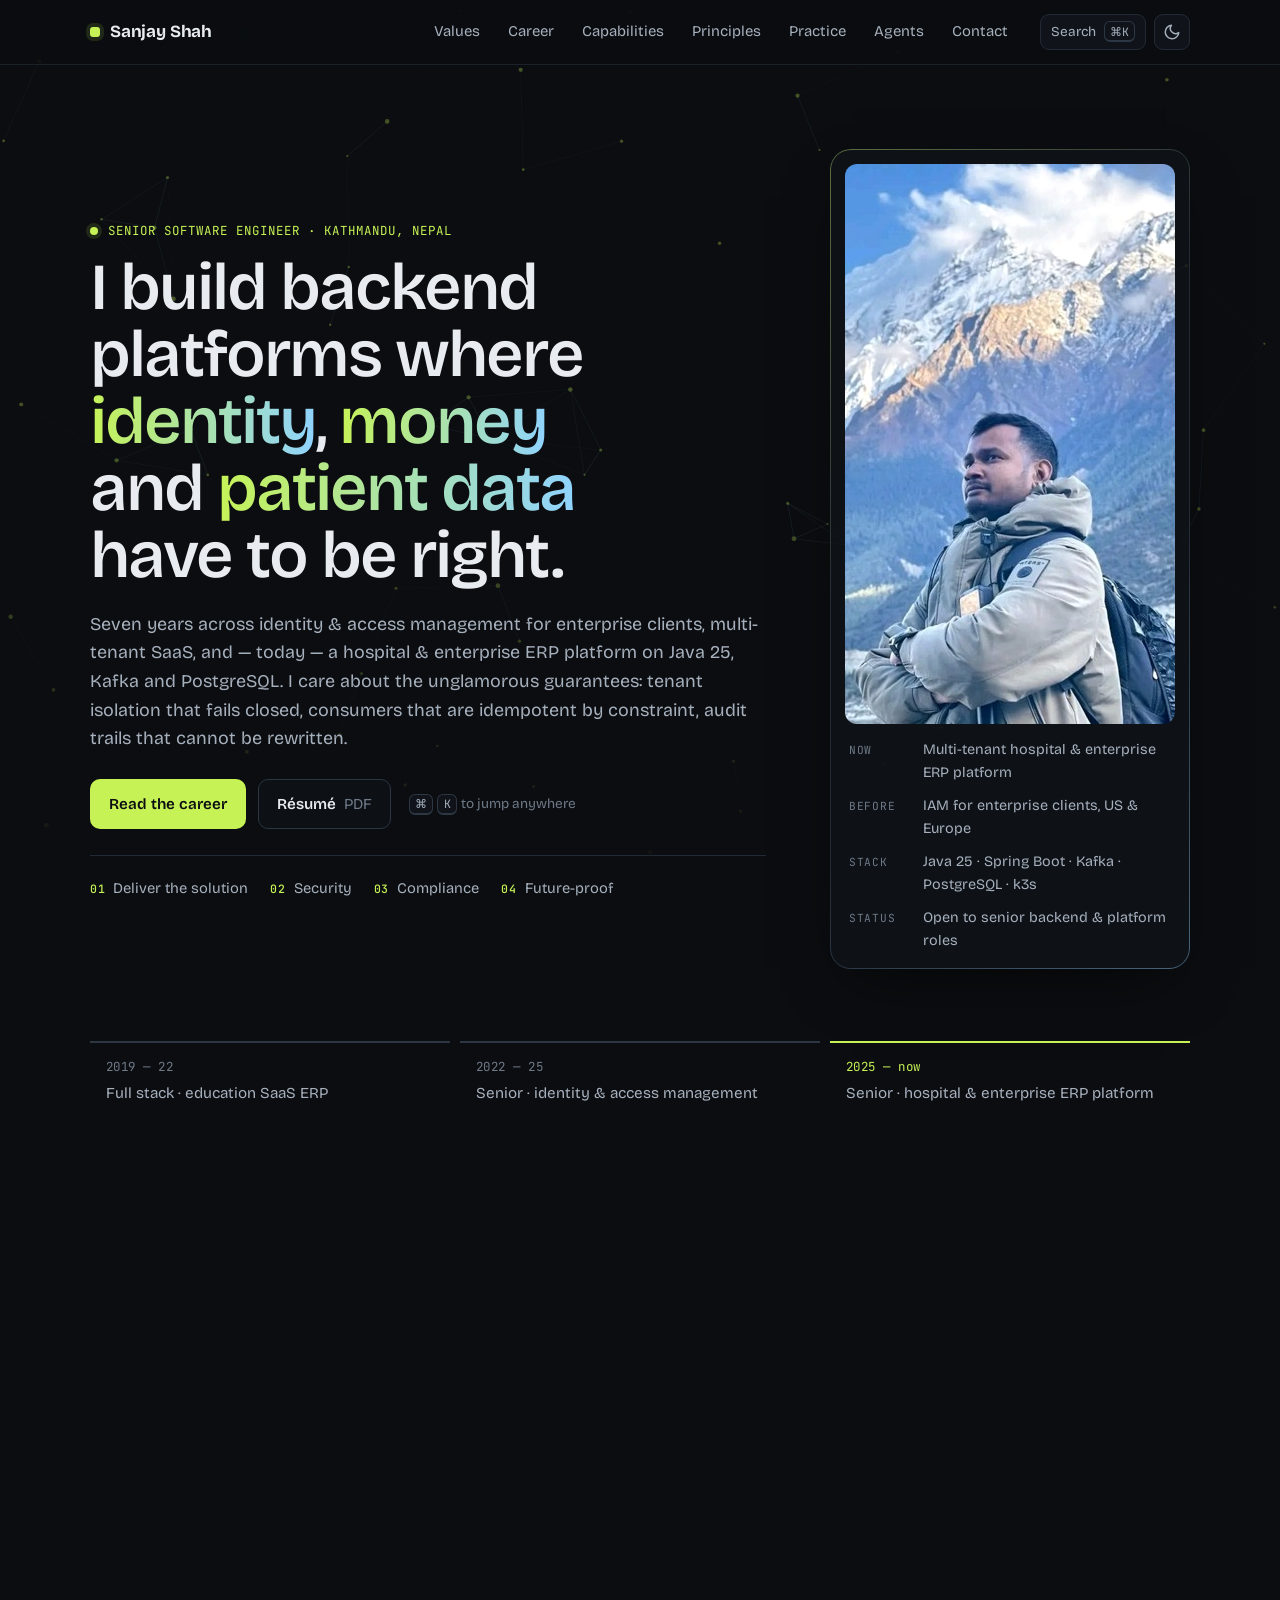
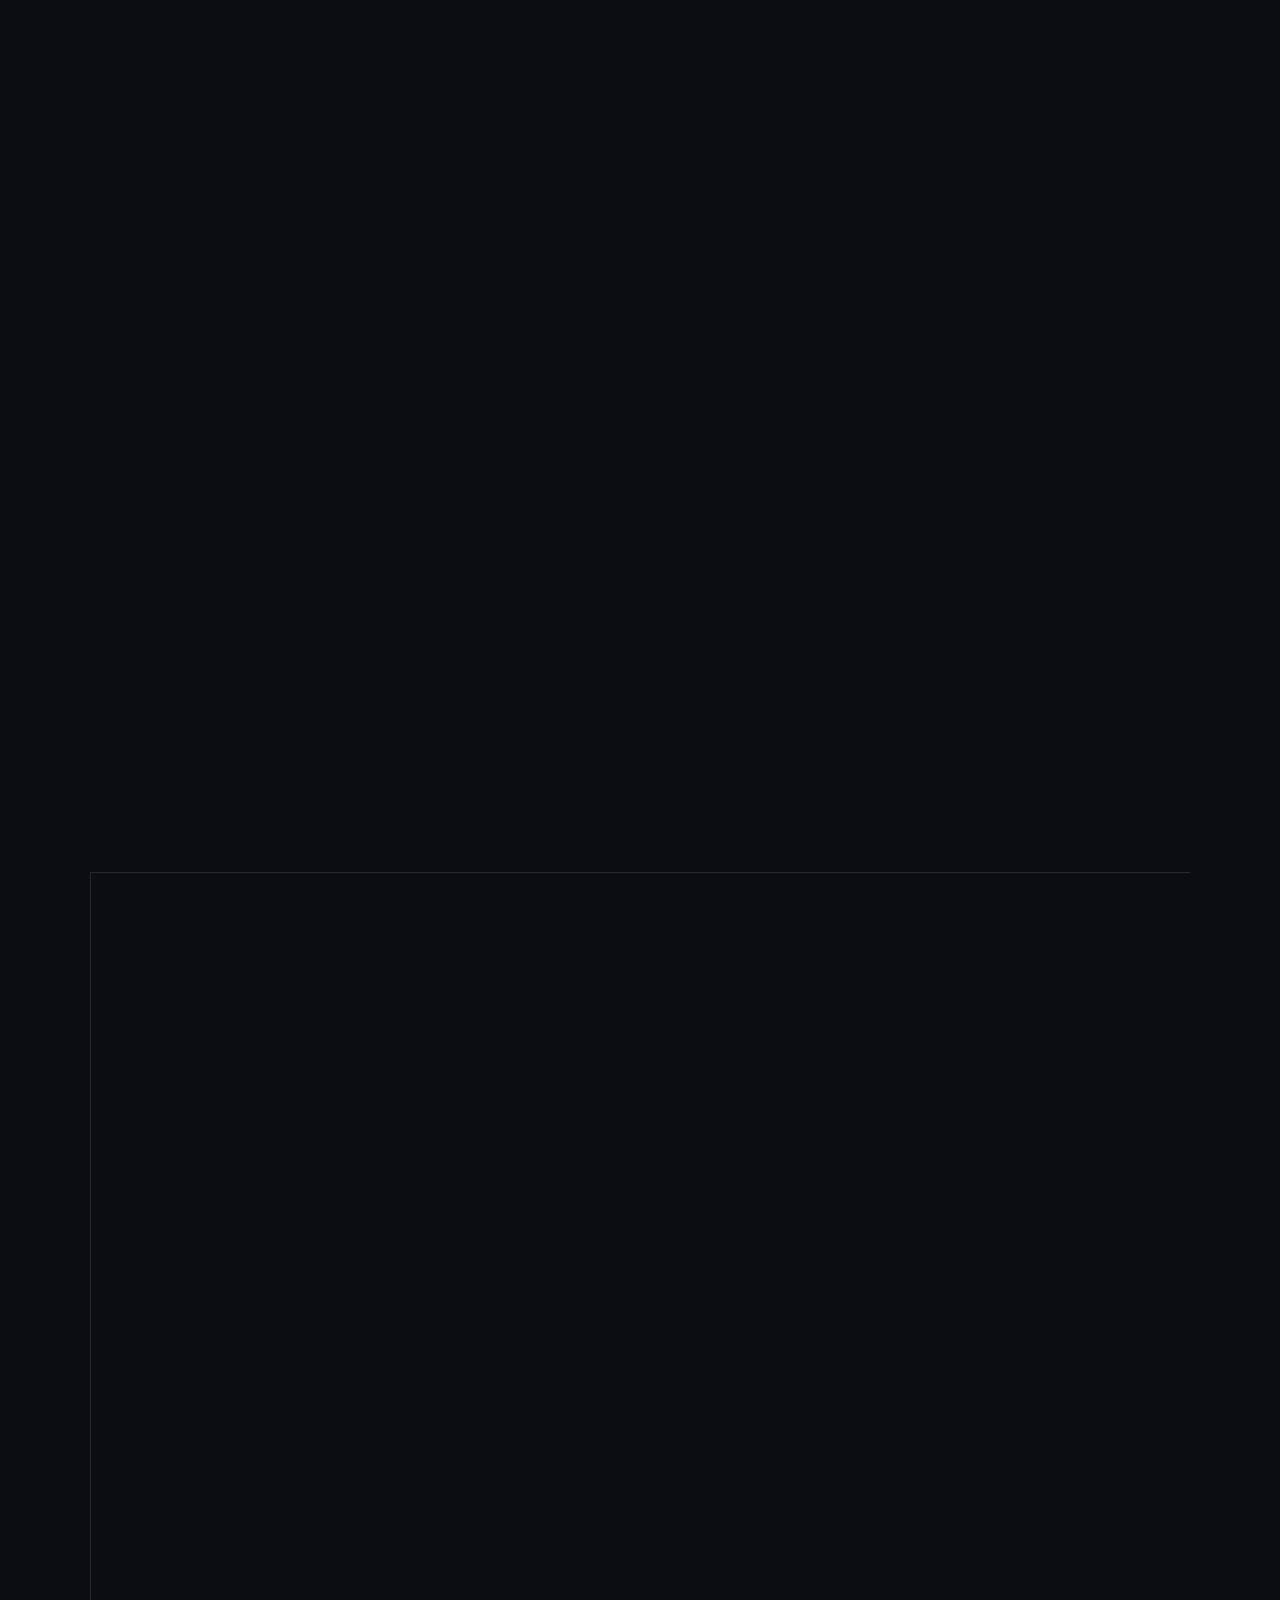
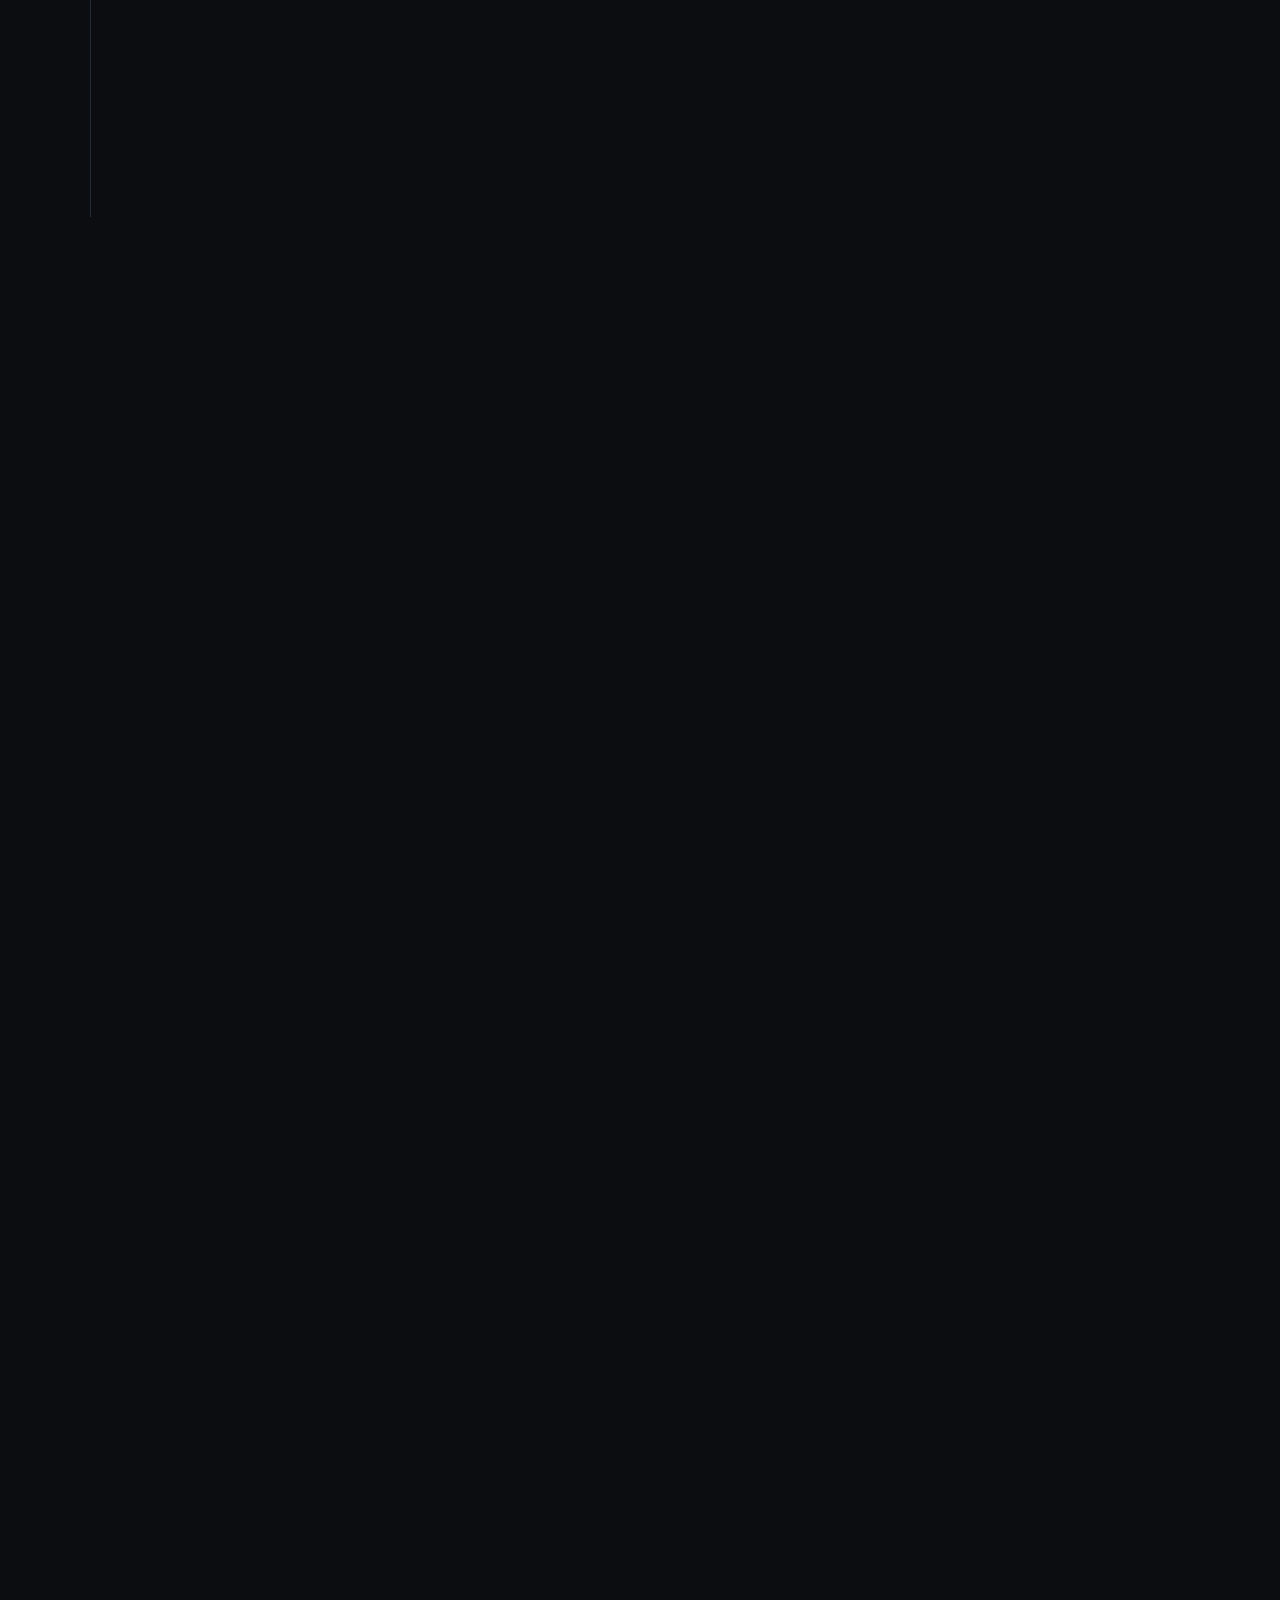
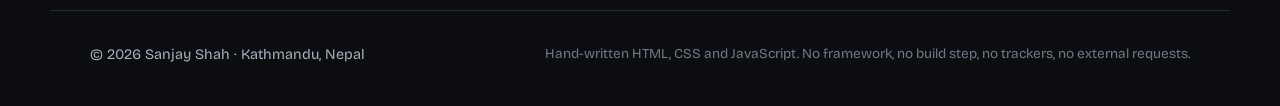
==== index.html @ 01108122 "Rebuild portfolio as career-first engineering site (redesign-v2) Dark-first single page with light t" ====
<!DOCTYPE html>
<html lang="en" data-theme="dark">
<head>
  <meta charset="utf-8">
  <meta name="viewport" content="width=device-width, initial-scale=1">
  <meta http-equiv="Content-Security-Policy" content="default-src 'none'; script-src 'self'; style-src 'self'; img-src 'self' data:; font-src 'self'; base-uri 'none'; form-action https://formspree.io; object-src 'none'">
  <meta name="color-scheme" content="dark light">
  <meta name="theme-color" content="#0b0d10">

  <title>Sanjay Shah — Senior Software Engineer</title>
  <meta name="description" content="Senior Software Engineer in Kathmandu. Seven years building backend platforms where identity, money and patient data have to be right: multi-tenant ERP on Java 25, Kafka and PostgreSQL; identity and access management (OIDC, SAML, SCIM, Okta, Keycloak); GitOps delivery with a shift-left AppSec pipeline.">
  <meta name="author" content="Sanjay Shah">
  <link rel="canonical" href="https://sanjayshah.com.np/">
  <link rel="icon" href="assets/favicon.ico" sizes="any">
  <link rel="preload" href="assets/fonts/bricolage-grotesque.woff2" as="font" type="font/woff2" crossorigin>

  <meta property="og:type" content="profile">
  <meta property="og:title" content="Sanjay Shah — Senior Software Engineer">
  <meta property="og:description" content="Backend platforms where identity, money and patient data have to be right. Multi-tenant ERP, IAM, GitOps delivery, shift-left AppSec.">
  <meta property="og:url" content="https://sanjayshah.com.np/">
  <meta property="og:image" content="https://sanjayshah.com.np/assets/profile.jpeg">
  <meta property="og:image:alt" content="Portrait of Sanjay Shah">
  <meta name="twitter:card" content="summary">
  <meta name="twitter:title" content="Sanjay Shah — Senior Software Engineer">
  <meta name="twitter:description" content="Backend platforms where identity, money and patient data have to be right.">
  <meta name="twitter:image" content="https://sanjayshah.com.np/assets/profile.jpeg">

  <script type="application/ld+json">
  {
    "@context": "https://schema.org",
    "@type": "Person",
    "name": "Sanjay Shah",
    "url": "https://sanjayshah.com.np/",
    "image": "https://sanjayshah.com.np/assets/profile.jpeg",
    "jobTitle": "Senior Software Engineer",
    "email": "mailto:messanjayshah@gmail.com",
    "telephone": "+9779863274892",
    "address": { "@type": "PostalAddress", "addressLocality": "Kathmandu", "addressCountry": "NP" },
    "sameAs": [
      "https://github.com/mesanjayshah",
      "https://www.linkedin.com/in/mesanjay/",
      "https://www.credly.com/users/sanjay-shah.861076ff"
    ],
    "knowsAbout": ["Java", "Spring Boot", "Apache Kafka", "PostgreSQL", "Multi-tenant architecture", "OAuth 2.0", "OpenID Connect", "SAML", "SCIM", "Okta", "Keycloak", "Kubernetes", "Argo CD", "Terraform", "DevSecOps", "Playwright"]
  }
  </script>

  <link rel="stylesheet" href="css/site.css">
  <script src="js/theme.js"></script>
  <script src="js/main.js" defer></script>
</head>
<body>
  <a class="skip-link" href="#main-content">Skip to content</a>
  <canvas id="field" class="bgfield" aria-hidden="true"></canvas>

  <header class="site-header">
    <nav class="nav" aria-label="Primary">
      <a class="brand" href="#top"><span class="brand-mark" aria-hidden="true"></span>Sanjay Shah</a>
      <ul class="nav-links">
        <li><a href="#values">Values</a></li>
        <li><a href="#career">Career</a></li>
        <li><a href="#capabilities">Capabilities</a></li>
        <li><a href="#principles">Principles</a></li>
        <li><a href="#practice">Practice</a></li>
        <li><a href="#agents">Agents</a></li>
        <li><a href="#contact">Contact</a></li>
      </ul>
      <div class="nav-tools">
        <button class="kbd-btn" type="button" id="palette-open" aria-haspopup="dialog" aria-controls="palette">
          <span>Search</span><kbd>⌘K</kbd>
        </button>
        <button class="theme-toggle" type="button" id="theme-toggle" aria-pressed="true" aria-label="Switch to light theme">
          <svg class="icon-sun" aria-hidden="true" viewBox="0 0 24 24" width="18" height="18" fill="none" stroke="currentColor" stroke-width="2" stroke-linecap="round" stroke-linejoin="round"><circle cx="12" cy="12" r="4"/><path d="M12 2v2M12 20v2M4.93 4.93l1.41 1.41M17.66 17.66l1.41 1.41M2 12h2M20 12h2M4.93 19.07l1.41-1.41M17.66 6.34l1.41-1.41"/></svg>
          <svg class="icon-moon" aria-hidden="true" viewBox="0 0 24 24" width="18" height="18" fill="none" stroke="currentColor" stroke-width="2" stroke-linecap="round" stroke-linejoin="round"><path d="M21 12.79A9 9 0 1 1 11.21 3 7 7 0 0 0 21 12.79z"/></svg>
        </button>
      </div>
    </nav>
  </header>

  <main id="main-content" tabindex="-1">

    <!-- ============ HERO ============ -->
    <section class="hero" id="top" aria-labelledby="hero-title">
      <div class="hero-grid">
        <div class="hero-text">
          <p class="eyebrow"><span class="dot" aria-hidden="true"></span>Senior Software Engineer · Kathmandu, Nepal</p>
          <h1 id="hero-title">I build backend platforms where <em>identity</em>, <em>money</em> and <em>patient data</em> have to be right.</h1>
          <p class="lead">Seven years across identity &amp; access management for enterprise clients, multi-tenant SaaS, and — today — a hospital &amp; enterprise ERP platform on Java&nbsp;25, Kafka and PostgreSQL. I care about the unglamorous guarantees: tenant isolation that fails closed, consumers that are idempotent by constraint, audit trails that cannot be rewritten.</p>
          <div class="actions">
            <a class="btn btn-primary" href="#career">Read the career</a>
            <a class="btn btn-ghost" href="assets/resume.pdf">Résumé <span class="muted">PDF</span></a>
            <span class="hint"><kbd>⌘</kbd><kbd>K</kbd> to jump anywhere</span>
          </div>
          <ol class="values-inline" aria-label="Core values">
            <li><a href="#values"><b>01</b> Deliver the solution</a></li>
            <li><a href="#values"><b>02</b> Security</a></li>
            <li><a href="#values"><b>03</b> Compliance</a></li>
            <li><a href="#values"><b>04</b> Future-proof</a></li>
          </ol>
        </div>
        <figure class="hero-card">
          <img class="portrait" src="assets/profile.jpeg" alt="Portrait of Sanjay Shah" width="560" height="560" fetchpriority="high" decoding="async">
          <figcaption>
            <dl class="facts">
              <div><dt>Now</dt><dd>Multi-tenant hospital &amp; enterprise ERP platform</dd></div>
              <div><dt>Before</dt><dd>IAM for enterprise clients, US &amp; Europe</dd></div>
              <div><dt>Stack</dt><dd>Java 25 · Spring Boot · Kafka · PostgreSQL · k3s</dd></div>
              <div><dt>Status</dt><dd>Open to senior backend &amp; platform roles</dd></div>
            </dl>
          </figcaption>
        </figure>
      </div>
      <ol class="hero-track" aria-label="Career timeline overview">
        <li><a href="#role-edu"><span class="yr">2019 — 22</span><span class="what">Full stack · education SaaS ERP</span></a></li>
        <li><a href="#role-iam"><span class="yr">2022 — 25</span><span class="what">Senior · identity &amp; access management</span></a></li>
        <li class="now"><a href="#role-erp"><span class="yr">2025 — now</span><span class="what">Senior · hospital &amp; enterprise ERP platform</span></a></li>
      </ol>
    </section>

    <!-- ============ VALUES ============ -->
    <section class="section values-section" id="values" aria-labelledby="values-title">
      <header class="section-head reveal">
        <p class="eyebrow">Values</p>
        <h2 id="values-title">Four things I hold myself to, in this order.</h2>
      </header>
      <ol class="values reveal">
        <li>
          <span class="step">01</span>
          <h3>Deliver the solution</h3>
          <p>Working outcomes, not just code. A change is done when it is verified through the path real users take — the end-to-end spec, the seeded boot test, a live browser — and the guide and team memory are updated in the same commit.</p>
        </li>
        <li>
          <span class="step">02</span>
          <h3>Security</h3>
          <p>Secure by construction: OIDC at the front door, tenant isolation that fails closed and is enforced again by the database, protected fields encrypted, and a shift-left pipeline every service inherits — SAST, SCA, secrets, IaC, signed images.</p>
        </li>
        <li>
          <span class="step">03</span>
          <h3>Compliance</h3>
          <p>Regulation is an input, not an afterthought. Statutory thresholds are versioned with a review date, compliance annotations cite the clause, financial audit trails are hash-chained and PHI access is logged — so an audit is a report, not a scramble.</p>
        </li>
        <li>
          <span class="step">04</span>
          <h3>Future-proof</h3>
          <p>Built to survive replay, retry and the next service extraction: outbox events, idempotent consumers, absolute values on the wire, one database and migration chain per service, and architecture rules that fail the build when someone forgets.</p>
        </li>
      </ol>
    </section>

    <!-- ============ CAREER ============ -->
    <section class="section" id="career" aria-labelledby="career-title">
      <header class="section-head reveal">
        <p class="eyebrow">Career</p>
        <h2 id="career-title">Three chapters. One through-line: systems other people have to trust.</h2>
        <p class="section-intro">Employers and clients are described by domain, never by name. Everything below is work I did or lead; the numbers are counted, not estimated.</p>
      </header>

      <ol class="roles">
        <!-- ---- Current role ---- -->
        <li class="role reveal" id="role-erp">
          <div class="role-rail" aria-hidden="true"><span class="role-dot now"></span></div>
          <div class="role-body">
            <p class="period"><time datetime="2025-11">Nov 2025</time> — present <span class="tag now">current</span></p>
            <h3>Senior Software Engineer <span class="domain">· multi-tenant hospital &amp; enterprise ERP platform</span></h3>
            <p class="role-lead">A large multi-tenant ERP serving hospitals and enterprises — OPD/IPD, laboratory, radiology, pharmacy and billing alongside HR &amp; payroll, accounting, inventory, recruitment and CRM — being carved out of a monolith into domain services behind an OIDC gateway. My work is platform-shaped: the standards every service must meet, and the hardest cross-cutting pieces.</p>
            <ul class="role-points">
              <li><strong>Service extraction standard.</strong> Co-authored and enforce the rules a service must satisfy before it counts as extracted: its own database and Flyway chain, tenant propagated explicitly over HTTP headers and Kafka record headers and <em>failing closed</em> when absent, consumers idempotent by unique constraint, blocking bounded retry into a dead-letter topic — never delay-topic retries that let a reversal overtake its posting.</li>
              <li><strong>Tenant isolation in depth.</strong> PostgreSQL row-level security with <code>FORCE</code> on every tenant table, a two-role model (owner migrates, app role reads), Hibernate tenant and soft-delete filters enabled by aspect, and by-id loads that answer 404 on a tenant mismatch so existence never leaks.</li>
              <li><strong>Event-driven integration.</strong> Transactional outbox in the same transaction as the write → polling relay → Kafka → idempotent consumers. Absolute values on the wire (a delta double-applies on redelivery), one authority per fact, projections keyed by the owner's id.</li>
              <li><strong>Protected data &amp; regulatory engines.</strong> Field-level encryption (randomised AES-GCM, deterministic where a column must stay indexable), PHI access logging, hash-chained financial audit trail, annotation-driven compliance traceability with versioned statutory thresholds, and integrations with national health reporting (DHIS2), tax-authority e-invoicing and health-insurance claims.</li>
              <li><strong>Delivery &amp; AppSec.</strong> GitHub Actions → Helm → Argo CD on k3s in AWS, infrastructure in Terraform. A shared shift-left security workflow every service inherits: Semgrep with custom rules that encode our own conventions, Trivy SCA + licence policy, gitleaks, Checkov, Kubescape, CycloneDX SBOM, Cosign-signed images, ZAP pre-release.</li>
              <li><strong>Quality as a gate.</strong> Playwright end-to-end spec mandatory for every form (seven scenarios including tampered POST and cross-tenant id → 404), ArchUnit rules for layering and tenant-scoped loads, JUnit 5 + Mockito, Testcontainers integration tests.</li>
              <li><strong>AI-assisted engineering.</strong> Wrote the engineering rules and tiered memory that steer coding agents in this codebase; run multi-agent audits; built token-discipline skills so long sessions stay cheap and verifiable.</li>
            </ul>
            <div class="scale" aria-labelledby="scale-title">
              <p class="scale-title" id="scale-title">Scale of the codebase I work in every day <span class="muted">(team codebase · counted from the repository, Oct 2026)</span></p>
              <ul class="stats">
                <li><b>10</b><span>deployable services</span></li>
                <li><b>10</b><span>shared libraries</span></li>
                <li><b>~700k</b><span>lines of Java</span></li>
                <li><b>894</b><span>JPA entities</span></li>
                <li><b>811</b><span>Flyway migrations</span></li>
                <li><b>851</b><span>row-level security policies</span></li>
                <li><b>583</b><span>Playwright E2E specs</span></li>
                <li><b>2.4k</b><span>unit test classes</span></li>
                <li><b>305</b><span>integration test classes</span></li>
                <li><b>23</b><span>custom Semgrep rules</span></li>
                <li><b>18</b><span>CI/CD workflows</span></li>
                <li><b>15</b><span>Argo CD applications</span></li>
              </ul>
            </div>
            <p class="stack"><span class="label">Stack</span> Java 25 (virtual threads) · Spring Boot 4 · Hibernate/JPA · Apache Kafka · PostgreSQL (RLS) · Flyway · Keycloak OIDC · Thymeleaf + Tailwind/HTMX/Alpine · Helm · Argo CD · k3s · Terraform · GitHub Actions · Playwright · ArchUnit</p>
          </div>
        </li>

        <!-- ---- IAM role ---- -->
        <li class="role reveal" id="role-iam">
          <div class="role-rail" aria-hidden="true"><span class="role-dot"></span></div>
          <div class="role-body">
            <p class="period"><time datetime="2022-08">Aug 2022</time> — <time datetime="2025-11">Nov 2025</time></p>
            <h3>Senior Software Engineer <span class="domain">· identity &amp; access management for enterprise clients</span></h3>
            <p class="role-lead">Lead developer on IAM deliveries for enterprise customers in the US and Europe — sports media, banking — where the job was making dozens of applications and several identity providers behave as one, without breaking anyone's login.</p>
            <ul class="role-points">
              <li><strong>SCIM connectors &amp; bulk migration.</strong> Designed and built custom SCIM 2.0 connectors and a migration tool that moved identities from a self-hosted Keycloak to Okta — securely, auditable, and without onboarding delays for the client.</li>
              <li><strong>Federation &amp; SSO.</strong> Delivered identity federation, single sign-on and platform upgrades on OIDC, SAML and OAuth 2.0 flows across multi-tenant application estates, with Okta, Auth0 and Spring Boot.</li>
              <li><strong>Connector modernisation.</strong> Rebuilt ageing IAM connector codebases for performance and maintainability and introduced Checkmarx static analysis into the pipeline so secure coding was enforced, not requested.</li>
              <li><strong>Pre-sales estimation tool.</strong> Built an internal Spring Boot + React tool that made enterprise deployment estimates consistent and faster to produce.</li>
              <li><strong>Standards &amp; mentoring.</strong> Earned three Okta certifications and mentored engineers on identity standards, token handling and secure-by-default integration patterns.</li>
            </ul>
            <p class="stack"><span class="label">Stack</span> Java · Spring Boot · Okta · Auth0 · Keycloak · OAuth 2.0 · OIDC · SAML · SCIM 2.0 · LDAP · JWT · Checkmarx · React</p>
          </div>
        </li>

        <!-- ---- Education SaaS role ---- -->
        <li class="role reveal" id="role-edu">
          <div class="role-rail" aria-hidden="true"><span class="role-dot"></span></div>
          <div class="role-body">
            <p class="period"><time datetime="2019-08">Aug 2019</time> — <time datetime="2022-02">Feb 2022</time></p>
            <h3>Full Stack Software Developer <span class="domain">· multi-tenant education SaaS ERP</span></h3>
            <p class="role-lead">First platform job: a SaaS ERP for educational institutions, where I went from building modules to reshaping the foundation they stood on.</p>
            <ul class="role-points">
              <li><strong>Modules end to end.</strong> Designed and developed HR &amp; payroll, CRM, CMS and online examination — React and Spring Boot on PostgreSQL and MySQL.</li>
              <li><strong>CRM re-architecture.</strong> Led the rebuild of the CRM module for usability, maintainability and scale; the hot paths came out about 25% faster.</li>
              <li><strong>Monolith to modules.</strong> Migrated a monolithic build to a modular Maven/Gradle layout and containerised it with Docker on AWS EC2, cutting manual deployment time.</li>
              <li><strong>SaaS foundation.</strong> Contributed to the multi-tenancy redesign that made onboarding a new institution routine instead of a project.</li>
            </ul>
            <p class="stack"><span class="label">Stack</span> Java · Spring Boot · React · JSP/Thymeleaf · jQuery · Bootstrap · PostgreSQL · MySQL · Maven/Gradle · Docker · AWS EC2</p>
          </div>
        </li>
      </ol>

      <div class="edu-certs reveal">
        <div>
          <h3 class="sub">Certifications</h3>
          <ul class="cert-list">
            <li><span>Okta Certified Developer — Customer Identity Cloud</span><time datetime="2024">2024</time></li>
            <li><span>Okta Certified Consultant</span><time datetime="2023">2023</time></li>
            <li><span>Okta Certified Developer — Workforce Identity Cloud</span><time datetime="2023">2023</time></li>
            <li><span>Web Security &amp; Access Management: JWT, OAuth 2.0, OpenID Connect</span><time datetime="2022">2022</time></li>
          </ul>
          <p class="muted small"><a href="https://www.credly.com/users/sanjay-shah.861076ff/badges" rel="noopener noreferrer" target="_blank">Verify on Credly ↗</a></p>
        </div>
        <div>
          <h3 class="sub">Education</h3>
          <ul class="cert-list">
            <li><span>Master of Computer Science</span><time>in progress</time></li>
            <li><span>Bachelor of Science in Computer Science</span><time datetime="2019">2015 — 2019</time></li>
          </ul>
        </div>
      </div>
    </section>

    <!-- ============ CAPABILITIES ============ -->
    <section class="section" id="capabilities" aria-labelledby="cap-title">
      <header class="section-head reveal">
        <p class="eyebrow">Capabilities</p>
        <h2 id="cap-title">Depth, not a chip cloud.</h2>
        <p class="section-intro">Each area carries a depth signal: <span class="depth d3">daily</span> is what I ship with every week and would defend in a design review; <span class="depth d2">solid</span> I have delivered in production; <span class="depth d1">working</span> I can be productive in tomorrow.</p>
      </header>
      <div class="cap-grid">
        <article class="cap reveal">
          <h3>Backend &amp; the JVM</h3>
          <p>Modern Java is my home language — records, sealed types, pattern matching, virtual threads instead of thread pools, Spring Boot as the chassis.</p>
          <dl class="tiers">
            <dt class="d3">daily</dt><dd>Java 25 · Spring Boot 4 · Hibernate/JPA · REST &amp; server-rendered apps · Gradle convention plugins</dd>
            <dt class="d2">solid</dt><dd>Spring Security · Spring Data · MapStruct · Maven · J2EE</dd>
            <dt class="d1">working</dt><dd>Node/TypeScript services · Python tooling</dd>
          </dl>
        </article>
        <article class="cap reveal">
          <h3>Data &amp; messaging</h3>
          <p>PostgreSQL as a security boundary, not just storage. Kafka with the outbox pattern, because a message bus without idempotency is a corruption engine.</p>
          <dl class="tiers">
            <dt class="d3">daily</dt><dd>PostgreSQL row-level security · Flyway · schema-per-service · transactional outbox · idempotent consumers · ShedLock</dd>
            <dt class="d2">solid</dt><dd>Apache Kafka ops · Redis · Testcontainers · query tuning &amp; indexing</dd>
            <dt class="d1">working</dt><dd>MySQL · MongoDB · DynamoDB · SQS/SNS</dd>
          </dl>
        </article>
        <article class="cap reveal">
          <h3>Identity &amp; security</h3>
          <p>Three years as the person clients called when SSO broke. I read the specs, hold the certifications, and have migrated identity estates between providers.</p>
          <dl class="tiers">
            <dt class="d3">daily</dt><dd>OAuth 2.0 · OpenID Connect · JWT · Keycloak · OIDC gateway patterns · secure-coding review</dd>
            <dt class="d2">solid</dt><dd>SAML 2.0 · SCIM 2.0 · Okta (certified ×3) · Auth0 · LDAP · field-level encryption · PHI/PII handling</dd>
            <dt class="d1">working</dt><dd>WebAuthn/passkeys · HSM/KMS key rotation</dd>
          </dl>
        </article>
        <article class="cap reveal">
          <h3>Cloud, delivery &amp; GitOps</h3>
          <p>Deploys should be a pull request. I run services on Kubernetes with Helm and Argo CD, and describe the infrastructure in Terraform.</p>
          <dl class="tiers">
            <dt class="d3">daily</dt><dd>GitHub Actions · Docker · Helm · Argo CD · k3s on AWS EC2 · Terraform/OpenTofu</dd>
            <dt class="d2">solid</dt><dd>AWS RDS/ECR/S3/CloudFront/SSM · cert-manager · Traefik · External Secrets · observability (CloudWatch, Prometheus)</dd>
            <dt class="d1">working</dt><dd>Jenkins · AWS Lambda/API Gateway · managed Kubernetes (EKS)</dd>
          </dl>
        </article>
        <article class="cap reveal">
          <h3>Quality &amp; AppSec</h3>
          <p>I like tests that gate, not tests that decorate — end-to-end specs on every form, architecture rules that fail the build, and a security pipeline every service inherits by construction.</p>
          <dl class="tiers">
            <dt class="d3">daily</dt><dd>Playwright · JUnit 5 · Mockito · ArchUnit · Semgrep (custom rules) · Trivy · gitleaks</dd>
            <dt class="d2">solid</dt><dd>Checkov · Kubescape · Cosign · CycloneDX SBOM · OWASP ZAP · Checkmarx · SonarQube</dd>
            <dt class="d1">working</dt><dd>IAST agents · Jazzer fuzzing · k6 load testing</dd>
          </dl>
        </article>
        <article class="cap reveal">
          <h3>Frontend</h3>
          <p>Full stack when the product needs it. I've shipped React applications and I currently maintain a dual-theme server-rendered UI mid-migration.</p>
          <dl class="tiers">
            <dt class="d3">daily</dt><dd>Thymeleaf · Tailwind CSS · HTMX · Alpine.js · accessibility (WCAG AA)</dd>
            <dt class="d2">solid</dt><dd>React · TypeScript · Bootstrap · jQuery · design-system components</dd>
            <dt class="d1">working</dt><dd>Next.js · mobile BFF design</dd>
          </dl>
        </article>
        <article class="cap reveal cap-wide">
          <h3>AI-assisted engineering</h3>
          <p>I work with coding agents daily and treat it as an engineering discipline: rules in the repo, verification over trust, token budgets as a first-class constraint.</p>
          <dl class="tiers">
            <dt class="d3">daily</dt><dd>Claude Code · rule files that steer agents · tiered project memory · multi-agent fan-out for audits · agent-written tests verified in a live browser</dd>
            <dt class="d2">solid</dt><dd>MCP servers · custom skills (token-compressed agent modes, minimal-code discipline) · hooks and permission allow-lists</dd>
            <dt class="d1">working</dt><dd>LLM evaluation harnesses · agent cost telemetry</dd>
          </dl>
        </article>
      </div>
    </section>

    <!-- ============ PRINCIPLES ============ -->
    <section class="section" id="principles" aria-labelledby="princ-title">
      <header class="section-head reveal">
        <p class="eyebrow">Principles</p>
        <h2 id="princ-title">Rules I work by. Each one was paid for.</h2>
        <p class="section-intro">Distilled from the engineering standard I help maintain and grouped under the four values. None of them came from a book — every one is a defect that happened, written down so it can't happen twice.</p>
      </header>
      <ol class="principles">
        <li class="reveal" data-value="Deliver"><h3>A read model isn't built until something writes it.</h3><p>Producer, consumer, backfill, and one row actually observed. Three of four is a table full of blanks that compiles perfectly.</p></li>
        <li class="reveal" data-value="Deliver"><h3>No form is done without an end-to-end spec.</h3><p>Happy path, empty submit blocked, bad phone, bad email, inverted date range, tampered POST → 400, cross-tenant id → 404. Linted statically, proven at runtime.</p></li>
        <li class="reveal" data-value="Deliver"><h3>Verify through the path the code uses.</h3><p>A database shell is a different principal and tenant scope than the running service; a boot test with seeders off proves beans assemble, not that the service works. Make the test report what it sees.</p></li>
        <li class="reveal" data-value="Security"><h3>Tenant isolation fails closed.</h3><p>No ambient tenant, no default tenant. A request without a tenant header is a 400; a consumer without a tenant record header drops the message. Row-level security at the database is the last line, not the only one.</p></li>
        <li class="reveal" data-value="Security"><h3>Not found, never forbidden.</h3><p>A by-id load under the wrong tenant answers 404. A 403 confirms the row exists — and that is already a leak.</p></li>
        <li class="reveal" data-value="Security"><h3>A convention becomes a rule in the same change.</h3><p>If a review finds a secure-coding mistake, the fix ships with the Semgrep or ArchUnit rule that would have caught it. Otherwise the review is a wish.</p></li>
        <li class="reveal" data-value="Compliance"><h3>Soft-delete only. Ghost rows leak.</h3><p>Every tenant table carries <code>deleted_at</code>; every collection carries the filter. A hard delete destroys the audit trail, a missing filter resurrects the dead.</p></li>
        <li class="reveal" data-value="Compliance"><h3>Thresholds are versioned, never hard-coded.</h3><p>Any amount, percentage or day-count a regulator can change lives in a versioned service with a review date. Annotations cite the clause, so a stale rule surfaces on a dashboard instead of in an audit.</p></li>
        <li class="reveal" data-value="Compliance"><h3>Protected data is tagged, encrypted and logged.</h3><p>PII and PHI fields carry a category annotation, sit behind a field-level encryption converter, and every read of health data lands in an access log. Never in a URL, never in a log line.</p></li>
        <li class="reveal" data-value="Future-proof"><h3>Idempotent by constraint, absolute on the wire.</h3><p>Insert the dedupe marker on the producer's key, in the same transaction, before the handler runs, and let the unique constraint reject the replay. Carry the new balance, not the delta — a replay from the beginning is legitimate.</p></li>
        <li class="reveal" data-value="Future-proof"><h3>Side effects go through the outbox.</h3><p>Never a cross-module service call, never <code>@Async</code> — it loses the tenant context and has no retry. Write the event in the same transaction as the fact; a relay delivers it.</p></li>
        <li class="reveal" data-value="Future-proof"><h3>Every round trip costs fifty milliseconds.</h3><p>Users are far from the data centre. No cross-service HTTP inside a transaction, page chrome cached per tenant and user, no N+1 — and a hot-path change states before/after numbers, or it isn't a result.</p></li>
      </ol>
    </section>

    <!-- ============ PRACTICE ============ -->
    <section class="section" id="practice" aria-labelledby="practice-title">
      <header class="section-head reveal">
        <p class="eyebrow">Practice</p>
        <h2 id="practice-title">The shape I keep coming back to.</h2>
        <p class="section-intro">A reference architecture for a multi-tenant platform, not a diagram of any one product. Hover or focus a node — use the arrow keys to walk it.</p>
      </header>

      <div class="diagram reveal" id="arch">
        <svg class="arch-svg" viewBox="0 0 1000 520" role="group" aria-labelledby="arch-caption" aria-describedby="arch-desc">
          <title id="arch-caption">Reference multi-tenant platform architecture</title>
          <desc id="arch-desc">Browser traffic passes a CDN and WAF to an OIDC gateway backed by Keycloak, then to domain services. Services write facts and outbox events in one transaction; a relay publishes to Kafka; idempotent consumers project into other services. Each service owns a PostgreSQL database with row-level security. Deployment flows from Git through CI, a signed image registry and Argo CD into Kubernetes.</desc>
          <defs>
            <marker id="arr" viewBox="0 0 10 10" refX="9" refY="5" markerWidth="7" markerHeight="7" orient="auto-start-reverse"><path d="M0 0L10 5L0 10z"/></marker>
          </defs>
          <!-- lanes -->
          <g class="lanes">
            <text x="24" y="38" class="lane-label">REQUEST PATH</text>
            <text x="24" y="398" class="lane-label">DEPLOY PATH</text>
            <line x1="24" y1="370" x2="976" y2="370" class="lane-line"/>
          </g>
          <!-- edges request path -->
          <g class="edges">
            <path d="M166 100 H214" marker-end="url(#arr)"/>
            <path d="M366 100 H414" marker-end="url(#arr)"/>
            <path d="M290 132 V158" marker-end="url(#arr)"/>
            <path d="M566 100 H614" marker-end="url(#arr)"/>
            <path d="M490 132 V158" marker-end="url(#arr)"/>
            <path d="M490 222 V248" marker-end="url(#arr)"/>
            <path d="M566 280 H614" marker-end="url(#arr)"/>
            <path d="M766 280 H814" marker-end="url(#arr)"/>
            <path d="M690 132 V158" marker-end="url(#arr)"/>
            <path d="M690 222 V248" marker-end="url(#arr)"/>
            <path d="M890 248 V132" marker-end="url(#arr)" class="dashed"/>
            <path d="M840 190 H766" marker-end="url(#arr)" class="dashed"/>
            <!-- deploy path -->
            <path d="M166 460 H214" marker-end="url(#arr)"/>
            <path d="M366 460 H414" marker-end="url(#arr)"/>
            <path d="M566 460 H614" marker-end="url(#arr)"/>
            <path d="M766 460 H814" marker-end="url(#arr)"/>
          </g>
          <!-- nodes -->
          <g class="nodes">
            <g class="node" tabindex="0" role="button" data-key="edge" aria-label="Edge: CDN and WAF"><rect x="24" y="68" width="142" height="64" rx="10"/><text x="95" y="94" class="n-title">Edge</text><text x="95" y="114" class="n-sub">CDN · WAF · TLS</text></g>
            <g class="node" tabindex="0" role="button" data-key="gateway" aria-label="Gateway: OIDC, sessions, routing"><rect x="214" y="68" width="152" height="64" rx="10"/><text x="290" y="94" class="n-title">Gateway</text><text x="290" y="114" class="n-sub">OIDC · routing · chrome</text></g>
            <g class="node" tabindex="0" role="button" data-key="idp" aria-label="Identity provider: Keycloak"><rect x="214" y="158" width="152" height="64" rx="10"/><text x="290" y="184" class="n-title">Identity</text><text x="290" y="204" class="n-sub">Keycloak · OIDC/SAML</text></g>
            <g class="node" tabindex="0" role="button" data-key="service" aria-label="Domain service"><rect x="414" y="68" width="152" height="64" rx="10"/><text x="490" y="94" class="n-title">Domain service</text><text x="490" y="114" class="n-sub">tenant header · RBAC</text></g>
            <g class="node" tabindex="0" role="button" data-key="outbox" aria-label="Transactional outbox"><rect x="414" y="158" width="152" height="64" rx="10"/><text x="490" y="184" class="n-title">Outbox</text><text x="490" y="204" class="n-sub">same transaction</text></g>
            <g class="node" tabindex="0" role="button" data-key="db" aria-label="PostgreSQL with row-level security"><rect x="414" y="248" width="152" height="64" rx="10"/><text x="490" y="274" class="n-title">PostgreSQL</text><text x="490" y="294" class="n-sub">own DB · FORCE RLS</text></g>
            <g class="node" tabindex="0" role="button" data-key="service2" aria-label="Another domain service"><rect x="614" y="68" width="152" height="64" rx="10"/><text x="690" y="94" class="n-title">Domain service</text><text x="690" y="114" class="n-sub">different bounded context</text></g>
            <g class="node" tabindex="0" role="button" data-key="consumer" aria-label="Idempotent consumer"><rect x="614" y="158" width="152" height="64" rx="10"/><text x="690" y="184" class="n-title">Consumer</text><text x="690" y="204" class="n-sub">idempotent by constraint</text></g>
            <g class="node" tabindex="0" role="button" data-key="db2" aria-label="PostgreSQL for the second service"><rect x="614" y="248" width="152" height="64" rx="10"/><text x="690" y="274" class="n-title">PostgreSQL</text><text x="690" y="294" class="n-sub">projection · RLS</text></g>
            <g class="node" tabindex="0" role="button" data-key="kafka" aria-label="Kafka"><rect x="814" y="248" width="152" height="64" rx="10"/><text x="890" y="274" class="n-title">Kafka</text><text x="890" y="294" class="n-sub">tenant record header</text></g>
            <g class="node" tabindex="0" role="button" data-key="relay" aria-label="Outbox relay"><rect x="814" y="68" width="152" height="64" rx="10"/><text x="890" y="94" class="n-title">Relay</text><text x="890" y="114" class="n-sub">poll · publish · mark</text></g>
            <g class="node" tabindex="0" role="button" data-key="dlt" aria-label="Dead-letter topic"><rect x="814" y="158" width="152" height="64" rx="10"/><text x="890" y="184" class="n-title">Dead letter</text><text x="890" y="204" class="n-sub">bounded retry → human</text></g>
            <!-- deploy -->
            <g class="node deploy" tabindex="0" role="button" data-key="git" aria-label="Git pull request"><rect x="24" y="428" width="142" height="64" rx="10"/><text x="95" y="454" class="n-title">Pull request</text><text x="95" y="474" class="n-sub">rules · review</text></g>
            <g class="node deploy" tabindex="0" role="button" data-key="ci" aria-label="CI: tests and security gates"><rect x="214" y="428" width="152" height="64" rx="10"/><text x="290" y="454" class="n-title">CI gates</text><text x="290" y="474" class="n-sub">SAST · SCA · E2E · Arch</text></g>
            <g class="node deploy" tabindex="0" role="button" data-key="registry" aria-label="Signed image registry"><rect x="414" y="428" width="152" height="64" rx="10"/><text x="490" y="454" class="n-title">Registry</text><text x="490" y="474" class="n-sub">SBOM · Cosign signature</text></g>
            <g class="node deploy" tabindex="0" role="button" data-key="argocd" aria-label="Argo CD GitOps"><rect x="614" y="428" width="152" height="64" rx="10"/><text x="690" y="454" class="n-title">Argo CD</text><text x="690" y="474" class="n-sub">pinned revision · sync</text></g>
            <g class="node deploy" tabindex="0" role="button" data-key="k8s" aria-label="Kubernetes cluster"><rect x="814" y="428" width="152" height="64" rx="10"/><text x="890" y="454" class="n-title">Kubernetes</text><text x="890" y="474" class="n-sub">Helm · readiness · ShedLock</text></g>
          </g>
        </svg>
        <aside class="arch-panel" aria-live="polite" id="arch-panel">
          <p class="arch-kicker" id="arch-panel-kicker">Pick a node</p>
          <h3 id="arch-panel-title">How the pieces hold each other up</h3>
          <p id="arch-panel-text">Every box has a reason to exist and a failure it prevents. Hover or focus one to read it.</p>
        </aside>
        <template id="arch-copy">
          <div data-key="edge" data-kicker="Edge" data-title="CDN, WAF and TLS termination"><p>Static and anonymous-safe paths are cacheable at the edge; anything authenticated never is. Long-lived connections send a heartbeat under the origin idle timeout so SSE survives the CDN.</p></div>
          <div data-key="gateway" data-kicker="Gateway" data-title="One front door, OIDC inside"><p>Authenticates with the identity provider, resolves the tenant, and forwards an explicit tenant header downstream. Page chrome — menus, permissions, branding — is cached per tenant and user, never rebuilt per request.</p></div>
          <div data-key="idp" data-kicker="Identity" data-title="Keycloak, OIDC and SAML"><p>A shared realm with tenant claims. Services never do their own password handling; they trust a signed token and still enforce tenant scope themselves.</p></div>
          <div data-key="service" data-kicker="Domain service" data-title="Owns its facts, trusts nothing ambient"><p>Reads the tenant from the header and fails with 400 if it's missing — never a default. By-id loads check tenant ownership and answer 404 on mismatch. Reads use read-only transactions; lists are always paginated.</p></div>
          <div data-key="outbox" data-kicker="Outbox" data-title="The event is written with the fact"><p>Cross-service side effects are rows in an outbox table inserted in the same transaction. If the write rolls back, so does the event. No dual-write problem, no async that loses tenant context.</p></div>
          <div data-key="db" data-kicker="PostgreSQL" data-title="A database per service, RLS forced"><p>Two roles: an owner that runs migrations and an app role that cannot bypass row-level security. Every tenant table carries FORCE RLS, soft-delete columns and audit columns; every CREATE ships with its GRANT.</p></div>
          <div data-key="service2" data-kicker="Second service" data-title="A different bounded context"><p>Keeps a projection of the other service's facts, keyed by the owner's id, carrying derived values rather than re-deriving another service's rule. One authority per fact.</p></div>
          <div data-key="consumer" data-kicker="Consumer" data-title="Idempotent by unique constraint"><p>Inserts a dedupe marker on the producer's event key before the handler, in the same transaction, and catches the uniqueness violation narrowly. Permanent refusals return 2xx with a reason; transient faults return 5xx and retry.</p></div>
          <div data-key="db2" data-kicker="PostgreSQL" data-title="The projection lives here"><p>Not built until something writes it: producer, consumer, backfill and one observed row. Replays from the beginning are legitimate, so values on the wire are absolute.</p></div>
          <div data-key="kafka" data-kicker="Kafka" data-title="Tenant travels as a record header"><p>Topics are versioned; the envelope, header names and serializer live in one small shared kernel so a mistyped header can't compile and match nothing.</p></div>
          <div data-key="relay" data-kicker="Relay" data-title="Polls the outbox, publishes, marks sent"><p>A scheduled worker under a distributed lock. At-least-once delivery is the contract; idempotent consumers make it safe.</p></div>
          <div data-key="dlt" data-kicker="Dead letter" data-title="Bounded, blocking retry — then a human"><p>Delay-topic retries are banned: a retried event can be overtaken by a later one, so a reversal applies before its posting. Retry in place a few times, then park it where someone will look.</p></div>
          <div data-key="git" data-kicker="Pull request" data-title="Where the standards are enforced"><p>Rule files, ratcheting lint baselines and review. Secrets are blocked by a pre-commit hook before they reach CI.</p></div>
          <div data-key="ci" data-kicker="CI gates" data-title="One security workflow every service inherits"><p>Semgrep with custom rules for our own conventions, Trivy SCA and licence policy, gitleaks, Checkov on Terraform and Helm, ArchUnit, unit and integration tests, Playwright end to end.</p></div>
          <div data-key="registry" data-kicker="Registry" data-title="SBOM attached, image signed"><p>CycloneDX bill of materials per build, Trivy image scan, Cosign signature. Admission policy can refuse anything unsigned.</p></div>
          <div data-key="argocd" data-kicker="Argo CD" data-title="Deploy is a Git commit"><p>A bot bumps the image tag and pins the chart revision; Argo CD syncs the cluster to what Git says. Drift is detected, rollback is a revert.</p></div>
          <div data-key="k8s" data-kicker="Kubernetes" data-title="Helm charts with opinions"><p>Readiness probes always; no liveness probe on a consumer — a broker hiccup must not become a restart loop. Singletons documented at the knob that scales them; distributed locks before replicas go above one.</p></div>
        </template>
      </div>

      <h3 class="sub reveal" id="pipeline-title">How a change reaches production</h3>
      <ol class="pipeline reveal" aria-labelledby="pipeline-title">
        <li><span class="step">01</span><h4>Pull request</h4><p>Rules file · ratcheting lint baselines · pre-commit gitleaks</p></li>
        <li><span class="step">02</span><h4>Static gates</h4><p>Semgrep (custom rules) · Trivy SCA + licence · Checkov IaC · ArchUnit</p></li>
        <li><span class="step">03</span><h4>Tests</h4><p>JUnit 5 + Mockito · Testcontainers IT · seeded boot test · Playwright E2E</p></li>
        <li><span class="step">04</span><h4>Build &amp; sign</h4><p>Multi-arch image · CycloneDX SBOM · Trivy image · Cosign</p></li>
        <li><span class="step">05</span><h4>GitOps</h4><p>Bot bumps tag · pins revision · Argo CD syncs · drift check</p></li>
        <li><span class="step">06</span><h4>Runtime</h4><p>Kubescape posture · ZAP pre-release · readiness · alerts</p></li>
      </ol>
    </section>

    <!-- ============ AGENTS ============ -->
    <section class="section" id="agents" aria-labelledby="agents-title">
      <header class="section-head reveal">
        <p class="eyebrow">Working with agents</p>
        <h2 id="agents-title">Coding agents are fast, forgetful colleagues. I design for that.</h2>
        <p class="section-intro">I use Claude Code across a 700k-line codebase every day. What makes it work isn't the prompt — it's the engineering around it.</p>
      </header>
      <div class="agent-grid">
        <article class="agent reveal">
          <span class="step">01</span>
          <h3>The contract lives in the repo</h3>
          <p>A rules file is the first thing any agent reads: entity and tenancy rules, the service standard, the form gate, the AppSec regime, the performance budget. Twenty-two rules, each traceable to a defect that actually happened. Humans and agents are held to the same text.</p>
        </article>
        <article class="agent reveal">
          <span class="step">02</span>
          <h3>Memory is tiered and kept current</h3>
          <p>Base knowledge, then per-domain group memory, then platform. Updating a module's memory ships in the same change as the behaviour — stale knowledge is a defect, same as a stale comment. Over 160 memory files, indexed.</p>
        </article>
        <article class="agent reveal">
          <span class="step">03</span>
          <h3>Tokens are a budget</h3>
          <p>I wrote skills that compress agent prose without losing technical substance, push for the smallest correct diff, and fan audits out to read-only subagents so only findings return to the main context. Logs are filtered before anything reads them.</p>
        </article>
        <article class="agent reveal">
          <span class="step">04</span>
          <h3>Verification over trust</h3>
          <p>Agents claim; the build, the Playwright suite and a live browser verify. An agent-found convention becomes a Semgrep rule in the same change. Migration numbering, cross-tenant loads and form standards are checked by scripts, not by reading.</p>
        </article>
      </div>
    </section>

    <!-- ============ CONTACT ============ -->
    <section class="section" id="contact" aria-labelledby="contact-title">
      <header class="section-head reveal">
        <p class="eyebrow">Contact</p>
        <h2 id="contact-title">Let's talk about systems that have to be right.</h2>
        <p class="section-intro">Open to senior backend, platform, identity and healthcare-systems roles. Email is quickest; the form goes to the same inbox.</p>
      </header>
      <div class="contact-grid reveal">
        <form class="contact-form" action="https://formspree.io/f/mldwagrd" method="POST">
          <div class="field">
            <label for="cf-name">Name</label>
            <input id="cf-name" name="name" type="text" autocomplete="name" maxlength="100" required>
          </div>
          <div class="field">
            <label for="cf-email">Email</label>
            <input id="cf-email" name="email" type="email" autocomplete="email" maxlength="200" placeholder="name@company.com" required>
          </div>
          <div class="field">
            <label for="cf-message">Message</label>
            <textarea id="cf-message" name="message" rows="6" maxlength="4000" required></textarea>
          </div>
          <input type="text" name="_gotcha" class="visually-hidden" tabindex="-1" autocomplete="off" aria-hidden="true">
          <button class="btn btn-primary" type="submit">Send message</button>
        </form>
        <ul class="contact-list">
          <li><span class="label">Email</span><a href="mailto:messanjayshah@gmail.com">messanjayshah@gmail.com</a></li>
          <li><span class="label">Phone</span><a href="tel:+9779863274892">+977 986 327 4892</a></li>
          <li><span class="label">LinkedIn</span><a href="https://www.linkedin.com/in/mesanjay/" rel="noopener noreferrer" target="_blank">linkedin.com/in/mesanjay</a></li>
          <li><span class="label">GitHub</span><a href="https://github.com/mesanjayshah" rel="noopener noreferrer" target="_blank">github.com/mesanjayshah</a></li>
          <li><span class="label">Credly</span><a href="https://www.credly.com/users/sanjay-shah.861076ff" rel="noopener noreferrer" target="_blank">credly.com/users/sanjay-shah</a></li>
          <li><span class="label">Résumé</span><a href="assets/resume.pdf">resume.pdf</a></li>
        </ul>
      </div>
    </section>
  </main>

  <footer class="site-footer">
    <p>© <span id="year">2026</span> Sanjay Shah · Kathmandu, Nepal</p>
    <p class="muted small">Hand-written HTML, CSS and JavaScript. No framework, no build step, no trackers, no external requests.</p>
  </footer>

  <!-- ============ COMMAND PALETTE ============ -->
  <dialog id="palette" class="palette" aria-labelledby="palette-label">
    <form method="dialog" class="palette-box">
      <label id="palette-label" class="visually-hidden" for="palette-input">Search this site</label>
      <input id="palette-input" type="search" placeholder="Jump to a section, link or action…" autocomplete="off" spellcheck="false" role="combobox" aria-expanded="true" aria-controls="palette-list" aria-autocomplete="list">
      <ul id="palette-list" role="listbox" aria-label="Results">
        <li role="option" data-action="go" data-target="#values" data-keys="values deliver security compliance future-proof">Values <small>Deliver · Security · Compliance · Future-proof</small></li>
        <li role="option" data-action="go" data-target="#career" data-keys="career experience roles work history">Career <small>Three roles, 2019 → now</small></li>
        <li role="option" data-action="go" data-target="#role-erp" data-keys="current erp hospital platform kafka postgres">Current role <small>Hospital &amp; enterprise ERP platform</small></li>
        <li role="option" data-action="go" data-target="#role-iam" data-keys="iam identity okta keycloak sso scim saml oidc">Identity &amp; access management role</li>
        <li role="option" data-action="go" data-target="#role-edu" data-keys="education saas erp react full stack">Education SaaS ERP role</li>
        <li role="option" data-action="go" data-target="#capabilities" data-keys="skills capabilities stack tech">Capabilities <small>Depth-signalled skills map</small></li>
        <li role="option" data-action="go" data-target="#principles" data-keys="principles rules engineering values">Principles</li>
        <li role="option" data-action="go" data-target="#practice" data-keys="architecture diagram pipeline practice gitops">Practice <small>Architecture &amp; delivery pipeline</small></li>
        <li role="option" data-action="go" data-target="#agents" data-keys="ai agents claude code mcp llm">Working with agents</li>
        <li role="option" data-action="go" data-target="#contact" data-keys="contact email form hire">Contact</li>
        <li role="option" data-action="href" data-target="assets/resume.pdf" data-keys="resume cv pdf download">Open résumé (PDF)</li>
        <li role="option" data-action="href" data-target="mailto:messanjayshah@gmail.com" data-keys="email mail">Email messanjayshah@gmail.com</li>
        <li role="option" data-action="href" data-target="https://github.com/mesanjayshah" data-keys="github code">GitHub ↗</li>
        <li role="option" data-action="href" data-target="https://www.linkedin.com/in/mesanjay/" data-keys="linkedin">LinkedIn ↗</li>
        <li role="option" data-action="href" data-target="https://www.credly.com/users/sanjay-shah.861076ff" data-keys="credly certifications okta badges">Credly badges ↗</li>
        <li role="option" data-action="theme" data-keys="theme dark light toggle appearance">Toggle light / dark theme</li>
      </ul>
      <p class="palette-help"><kbd>↑</kbd><kbd>↓</kbd> navigate · <kbd>↵</kbd> select · <kbd>esc</kbd> close</p>
    </form>
  </dialog>
</body>
</html>
---- css/site.css ----
/* ------------------------------------------------------------------
   Sanjay Shah — portfolio. Hand-written CSS, no build step.
   Dark-first; light theme via [data-theme="light"].
------------------------------------------------------------------- */

@font-face {
  font-family: "Bricolage";
  src: url("../assets/fonts/bricolage-grotesque.woff2") format("woff2");
  font-weight: 200 800;
  font-display: swap;
}
@font-face {
  font-family: "JetBrains Mono";
  src: url("../assets/fonts/jetbrains-mono.woff2") format("woff2");
  font-weight: 100 800;
  font-display: swap;
}

:root {
  --font-sans: "Bricolage", ui-sans-serif, system-ui, -apple-system, "Segoe UI", Roboto, sans-serif;
  --font-mono: "JetBrains Mono", ui-monospace, SFMono-Regular, Menlo, monospace;

  --bg: #0b0d10;
  --bg-2: #10141a;
  --bg-3: #161b23;
  --line: #222a35;
  --line-2: #2d3744;
  --fg: #e8ecf1;
  --fg-2: #a6b0bd;
  --fg-3: #6f7a88;
  --accent: #c6f256;
  --accent-2: #8fd3ff;
  --accent-ink: #0b0d10;
  --accent-soft: rgba(198, 242, 86, 0.12);
  --accent-line: rgba(198, 242, 86, 0.35);
  --danger: #ff8a80;
  --shadow: 0 24px 60px -24px rgba(0, 0, 0, 0.7);
  --radius: 14px;
  --radius-sm: 8px;
  --maxw: 1180px;
  --gutter: clamp(16px, 4vw, 40px);
  --section-gap: clamp(72px, 12vw, 160px);
  --field-alpha: 0.55;
  color-scheme: dark;
}

:root[data-theme="light"] {
  --bg: #f6f5f0;
  --bg-2: #ffffff;
  --bg-3: #eeede6;
  --line: #ddd9cf;
  --line-2: #c9c4b6;
  --fg: #16181c;
  --fg-2: #4b5260;
  --fg-3: #7a8190;
  --accent: #3f6d00;
  --accent-2: #0b63a8;
  --accent-ink: #ffffff;
  --accent-soft: rgba(63, 109, 0, 0.1);
  --accent-line: rgba(63, 109, 0, 0.35);
  --danger: #b3261e;
  --shadow: 0 24px 60px -28px rgba(20, 24, 30, 0.25);
  --field-alpha: 0.35;
  color-scheme: light;
}

/* ---------- Reset-ish ---------- */
*, *::before, *::after { box-sizing: border-box; }
html { scroll-behavior: smooth; -webkit-text-size-adjust: 100%; }
@media (prefers-reduced-motion: reduce) { html { scroll-behavior: auto; } }
body {
  margin: 0;
  font-family: var(--font-sans);
  font-size: 17px;
  line-height: 1.6;
  color: var(--fg);
  background: var(--bg);
  overflow-x: hidden;
  font-feature-settings: "ss01", "cv05";
}
img, svg { display: block; max-width: 100%; }
a { color: inherit; text-decoration-color: var(--accent-line); text-underline-offset: 0.18em; }
a:hover { text-decoration-color: var(--accent); }
h1, h2, h3, h4 { margin: 0; font-weight: 600; letter-spacing: -0.015em; line-height: 1.12; text-wrap: balance; }
p { margin: 0 0 1em; }
ul, ol { margin: 0; padding: 0; }
code { font-family: var(--font-mono); font-size: 0.88em; background: var(--bg-3); padding: 0.08em 0.4em; border-radius: 5px; border: 1px solid var(--line); }
kbd {
  font-family: var(--font-mono); font-size: 0.72rem; line-height: 1;
  padding: 0.28em 0.45em; border-radius: 6px;
  border: 1px solid var(--line-2); border-bottom-width: 2px;
  background: var(--bg-2); color: var(--fg-2);
}
:focus-visible { outline: 2px solid var(--accent); outline-offset: 3px; border-radius: 4px; }
::selection { background: var(--accent); color: var(--accent-ink); }
.visually-hidden { position: absolute !important; width: 1px; height: 1px; margin: -1px; padding: 0; border: 0; overflow: hidden; clip: rect(0 0 0 0); clip-path: inset(50%); white-space: nowrap; }
.muted { color: var(--fg-3); }
.small { font-size: 0.85rem; }
.skip-link {
  position: absolute; top: -100px; left: 16px; z-index: 100;
  padding: 10px 14px; background: var(--accent); color: var(--accent-ink);
  border-radius: var(--radius-sm); font-weight: 600; text-decoration: none;
}
.skip-link:focus { top: 12px; }

/* ---------- Generative field (canvas) ---------- */
.bgfield {
  position: fixed; inset: 0; width: 100%; height: 100%;
  z-index: -1; pointer-events: none;
  opacity: var(--field-alpha);
  mask-image: linear-gradient(to bottom, #000 0%, #000 55%, transparent 100%);
  -webkit-mask-image: linear-gradient(to bottom, #000 0%, #000 55%, transparent 100%);
}

/* ---------- Header / nav ---------- */
.site-header {
  position: sticky; top: 0; z-index: 50;
  backdrop-filter: blur(14px) saturate(140%);
  -webkit-backdrop-filter: blur(14px) saturate(140%);
  background: color-mix(in srgb, var(--bg) 70%, transparent);
  border-bottom: 1px solid color-mix(in srgb, var(--line) 70%, transparent);
}
.nav {
  max-width: var(--maxw); margin: 0 auto; padding: 12px var(--gutter);
  display: flex; align-items: center; gap: 20px;
}
.brand { display: inline-flex; align-items: center; gap: 10px; font-weight: 700; text-decoration: none; letter-spacing: -0.01em; }
.brand-mark { width: 10px; height: 10px; border-radius: 3px; background: var(--accent); box-shadow: 0 0 0 4px var(--accent-soft); }
.nav-links { display: flex; gap: 4px; list-style: none; margin-left: auto; }
.nav-links a {
  display: inline-block; padding: 8px 12px; border-radius: 8px;
  color: var(--fg-2); font-size: 0.93rem; text-decoration: none;
}
.nav-links a:hover, .nav-links a[aria-current="true"] { color: var(--fg); background: var(--bg-3); }
.nav-tools { display: flex; align-items: center; gap: 8px; }
.kbd-btn, .theme-toggle {
  display: inline-flex; align-items: center; gap: 8px;
  height: 36px; padding: 0 10px; border-radius: 9px;
  border: 1px solid var(--line); background: var(--bg-2); color: var(--fg-2);
  font: inherit; font-size: 0.85rem; cursor: pointer;
}
.kbd-btn:hover, .theme-toggle:hover { color: var(--fg); border-color: var(--line-2); }
.theme-toggle { width: 36px; padding: 0; justify-content: center; }
:root[data-theme="dark"] .icon-sun { display: none; }
:root[data-theme="light"] .icon-moon { display: none; }
@media (max-width: 860px) {
  .nav-links { display: none; }
  .kbd-btn span { display: none; }
}

/* ---------- Layout primitives ---------- */
main { display: block; }
.section { max-width: var(--maxw); margin: 0 auto; padding: var(--section-gap) var(--gutter) 0; }
.section:last-of-type { padding-bottom: var(--section-gap); }
.section-head { max-width: 760px; margin-bottom: clamp(32px, 5vw, 56px); }
.eyebrow {
  display: inline-flex; align-items: center; gap: 10px;
  font-family: var(--font-mono); font-size: 0.78rem; letter-spacing: 0.08em; text-transform: uppercase;
  color: var(--accent); margin-bottom: 14px;
}
.eyebrow .dot { width: 8px; height: 8px; border-radius: 50%; background: var(--accent); box-shadow: 0 0 0 4px var(--accent-soft); }
h2 { font-size: clamp(1.8rem, 3.4vw, 2.7rem); margin-bottom: 14px; }
.section-intro { color: var(--fg-2); font-size: 1.05rem; max-width: 64ch; }
.sub { font-size: 1.1rem; font-weight: 600; margin: 0 0 14px; }
.label { font-family: var(--font-mono); font-size: 0.72rem; letter-spacing: 0.08em; text-transform: uppercase; color: var(--fg-3); margin-right: 8px; }

/* ---------- Buttons ---------- */
.btn {
  display: inline-flex; align-items: center; gap: 8px;
  padding: 12px 18px; border-radius: 10px; font-weight: 600; font-size: 0.95rem;
  text-decoration: none; border: 1px solid transparent; cursor: pointer; font-family: inherit;
  transition: transform 0.15s ease, background 0.15s ease, border-color 0.15s ease;
}
.btn:hover { transform: translateY(-1px); }
.btn-primary { background: var(--accent); color: var(--accent-ink); }
.btn-primary:hover { background: color-mix(in srgb, var(--accent) 88%, white); }
.btn-ghost { border-color: var(--line-2); color: var(--fg); background: color-mix(in srgb, var(--bg-2) 60%, transparent); }
.btn-ghost:hover { border-color: var(--fg-3); }
.btn .muted { font-weight: 400; }

/* ---------- Hero ---------- */
.hero { max-width: var(--maxw); margin: 0 auto; padding: clamp(40px, 7vw, 84px) var(--gutter) 0; }
.hero-grid { display: grid; grid-template-columns: minmax(0, 1.5fr) minmax(280px, 0.8fr); gap: clamp(28px, 5vw, 72px); align-items: center; }
.hero h1 {
  font-size: clamp(2.2rem, 5.2vw, 4.1rem);
  font-weight: 560; letter-spacing: -0.03em; line-height: 1.02;
  margin: 0 0 20px;
}
.hero h1 em {
  font-style: normal; color: var(--accent);
  background: linear-gradient(90deg, var(--accent), var(--accent-2));
  -webkit-background-clip: text; background-clip: text; -webkit-text-fill-color: transparent;
}
.lead { font-size: clamp(1.02rem, 1.4vw, 1.18rem); color: var(--fg-2); max-width: 62ch; margin-bottom: 26px; }
.actions { display: flex; flex-wrap: wrap; align-items: center; gap: 12px; }
.hint { color: var(--fg-3); font-size: 0.85rem; display: inline-flex; gap: 4px; align-items: center; margin-left: 6px; }
@media (max-width: 640px) { .hint { display: none; } }

.hero-card {
  margin: 0; padding: 14px;
  background: color-mix(in srgb, var(--bg-2) 80%, transparent);
  border: 1px solid var(--line); border-radius: 20px; box-shadow: var(--shadow);
  position: relative;
}
.hero-card::before {
  content: ""; position: absolute; inset: -1px; border-radius: 21px; pointer-events: none;
  background: linear-gradient(135deg, var(--accent-line), transparent 40%, transparent 60%, color-mix(in srgb, var(--accent-2) 35%, transparent));
  -webkit-mask: linear-gradient(#000 0 0) content-box, linear-gradient(#000 0 0);
  mask: linear-gradient(#000 0 0) content-box, linear-gradient(#000 0 0);
  -webkit-mask-composite: xor; mask-composite: exclude; padding: 1px;
}
.portrait { width: 100%; aspect-ratio: 1; object-fit: cover; border-radius: 12px; filter: saturate(0.92) contrast(1.04); }
.facts { margin: 14px 4px 2px; display: grid; gap: 10px; }
.facts div { display: grid; grid-template-columns: 64px 1fr; gap: 10px; font-size: 0.9rem; align-items: baseline; }
.facts dt { font-family: var(--font-mono); font-size: 0.7rem; letter-spacing: 0.08em; text-transform: uppercase; color: var(--fg-3); }
.facts dd { margin: 0; color: var(--fg-2); }

.hero-track {
  list-style: none; margin: clamp(36px, 6vw, 72px) 0 0;
  display: grid; grid-template-columns: 1fr 1fr 1fr; gap: 10px;
  counter-reset: track;
}
.hero-track li { position: relative; }
.hero-track a {
  display: block; padding: 14px 16px 14px; text-decoration: none;
  border-top: 2px solid var(--line-2); color: var(--fg-2);
  transition: border-color 0.2s ease, color 0.2s ease;
}
.hero-track li.now a { border-top-color: var(--accent); }
.hero-track a:hover, .hero-track a:focus-visible { color: var(--fg); border-top-color: var(--accent); }
.hero-track .yr { display: block; font-family: var(--font-mono); font-size: 0.78rem; letter-spacing: 0.04em; color: var(--fg-3); margin-bottom: 4px; }
.hero-track .what { display: block; font-size: 0.95rem; }
.hero-track li.now .yr { color: var(--accent); }
@media (max-width: 900px) {
  .hero-grid { grid-template-columns: 1fr; }
  .hero-card { max-width: 420px; }
}
@media (max-width: 640px) {
  .hero-track { grid-template-columns: 1fr; gap: 0; }
  .hero-track a { padding: 12px 0; border-top: 1px solid var(--line); }
  .hero-track li.now a { border-top-color: var(--accent); }
}

/* ---------- Values ---------- */
.values-inline { list-style: none; display: flex; flex-wrap: wrap; gap: 8px 22px; margin-top: 26px; padding-top: 18px; border-top: 1px solid var(--line); }
.values-inline a { text-decoration: none; color: var(--fg-2); font-size: 0.92rem; display: inline-flex; gap: 8px; align-items: baseline; }
.values-inline a:hover { color: var(--fg); }
.values-inline b { font-family: var(--font-mono); font-weight: 500; font-size: 0.72rem; color: var(--accent); letter-spacing: 0.06em; }
.values-section { padding-top: clamp(56px, 8vw, 110px); }
.values { list-style: none; display: grid; grid-template-columns: repeat(4, 1fr); gap: 0; border: 1px solid var(--line); border-radius: var(--radius); overflow: hidden; background: color-mix(in srgb, var(--bg-2) 70%, transparent); }
.values li { padding: 26px 24px 24px; border-right: 1px solid var(--line); position: relative; }
.values li:last-child { border-right: 0; }
.values li::before { content: ""; position: absolute; left: 0; right: 0; top: 0; height: 3px; background: linear-gradient(90deg, var(--accent), var(--accent-2)); opacity: 0.9; }
.values h3 { font-size: 1.2rem; margin: 2px 0 10px; }
.values p { margin: 0; font-size: 0.93rem; color: var(--fg-2); }
@media (max-width: 960px) { .values { grid-template-columns: 1fr 1fr; } .values li:nth-child(2) { border-right: 0; } .values li:nth-child(-n+2) { border-bottom: 1px solid var(--line); } }
@media (max-width: 560px) { .values { grid-template-columns: 1fr; } .values li { border-right: 0; border-bottom: 1px solid var(--line); } .values li:last-child { border-bottom: 0; } }

/* ---------- Career ---------- */
.roles { list-style: none; position: relative; }
.role { display: grid; grid-template-columns: 36px 1fr; gap: 16px; padding-bottom: clamp(40px, 6vw, 72px); }
.role-rail { position: relative; }
.role-rail::before { content: ""; position: absolute; top: 14px; bottom: -14px; left: 17px; width: 1px; background: var(--line-2); }
.role:last-child .role-rail::before { display: none; }
.role-dot {
  position: absolute; top: 6px; left: 10px; width: 15px; height: 15px; border-radius: 50%;
  background: var(--bg); border: 2px solid var(--fg-3);
}
.role-dot.now { border-color: var(--accent); background: var(--accent); box-shadow: 0 0 0 6px var(--accent-soft); }
.role-body {
  background: color-mix(in srgb, var(--bg-2) 70%, transparent);
  border: 1px solid var(--line); border-radius: var(--radius);
  padding: clamp(20px, 3vw, 36px);
}
.period { font-family: var(--font-mono); font-size: 0.82rem; color: var(--fg-3); margin-bottom: 8px; display: flex; gap: 10px; align-items: center; flex-wrap: wrap; }
.tag { font-size: 0.68rem; letter-spacing: 0.08em; text-transform: uppercase; padding: 3px 8px; border-radius: 999px; border: 1px solid var(--line-2); color: var(--fg-2); }
.tag.now { border-color: var(--accent-line); color: var(--accent); background: var(--accent-soft); }
.role h3 { font-size: clamp(1.25rem, 2.2vw, 1.6rem); margin-bottom: 14px; }
.role h3 .domain { display: block; font-weight: 400; color: var(--fg-2); font-size: 0.72em; margin-top: 6px; letter-spacing: 0; }
.role-lead { color: var(--fg-2); font-size: 1.02rem; max-width: 72ch; margin-bottom: 20px; }
.role-points { list-style: none; display: grid; gap: 12px; max-width: 78ch; }
.role-points li { position: relative; padding-left: 22px; color: var(--fg-2); }
.role-points li::before { content: ""; position: absolute; left: 0; top: 0.62em; width: 10px; height: 2px; background: var(--accent); }
.role-points strong { color: var(--fg); font-weight: 600; }
.role-points em { font-style: italic; color: var(--fg); }
.stack { margin: 22px 0 0; font-size: 0.9rem; color: var(--fg-2); line-height: 1.7; }

.scale { margin: 28px 0 0; padding: 20px; border-radius: 12px; background: var(--bg-3); border: 1px solid var(--line); }
.scale-title { font-size: 0.9rem; margin-bottom: 14px; color: var(--fg); }
.stats { list-style: none; display: grid; grid-template-columns: repeat(auto-fill, minmax(140px, 1fr)); gap: 14px 18px; }
.stats li { display: grid; gap: 2px; }
.stats b { font-family: var(--font-mono); font-weight: 600; font-size: 1.5rem; letter-spacing: -0.02em; color: var(--accent); line-height: 1.1; }
.stats span { font-size: 0.82rem; color: var(--fg-2); }

.edu-certs { display: grid; grid-template-columns: 1.4fr 1fr; gap: 32px; padding: 28px 0 0; border-top: 1px solid var(--line); margin-left: 52px; }
.cert-list { list-style: none; display: grid; gap: 8px; }
.cert-list li { display: flex; justify-content: space-between; gap: 16px; padding: 8px 0; border-bottom: 1px dashed var(--line); font-size: 0.95rem; }
.cert-list time { font-family: var(--font-mono); font-size: 0.8rem; color: var(--fg-3); white-space: nowrap; }
@media (max-width: 720px) {
  .role { grid-template-columns: 1fr; gap: 0; }
  .role-rail { display: none; }
  .edu-certs { grid-template-columns: 1fr; margin-left: 0; }
}

/* ---------- Capabilities ---------- */
.depth { font-family: var(--font-mono); font-size: 0.72rem; letter-spacing: 0.06em; text-transform: uppercase; padding: 2px 8px; border-radius: 999px; border: 1px solid var(--line-2); }
.cap-grid { display: grid; grid-template-columns: repeat(3, 1fr); gap: 16px; }
.cap {
  background: color-mix(in srgb, var(--bg-2) 70%, transparent);
  border: 1px solid var(--line); border-radius: var(--radius); padding: 24px;
  display: flex; flex-direction: column;
}
.cap-wide { grid-column: span 3; }
.cap h3 { font-size: 1.15rem; margin-bottom: 10px; }
.cap > p { color: var(--fg-2); font-size: 0.95rem; margin-bottom: 18px; }
.tiers { margin: auto 0 0; display: grid; grid-template-columns: 64px 1fr; gap: 10px 14px; align-items: start; }
.tiers dt { font-family: var(--font-mono); font-size: 0.68rem; letter-spacing: 0.08em; text-transform: uppercase; padding: 3px 0; border-radius: 6px; text-align: center; line-height: 1.4; margin-top: 2px; }
.tiers dd { margin: 0; font-size: 0.92rem; color: var(--fg-2); }
.d3 { background: var(--accent); color: var(--accent-ink); border-color: var(--accent); }
.d2 { background: var(--accent-soft); color: var(--accent); border-color: var(--accent-line); }
.d1 { background: var(--bg-3); color: var(--fg-2); border-color: var(--line-2); }
.cap-wide .tiers { grid-template-columns: 64px 1fr; }
@media (max-width: 960px) { .cap-grid { grid-template-columns: 1fr 1fr; } .cap-wide { grid-column: span 2; } }
@media (max-width: 640px) { .cap-grid { grid-template-columns: 1fr; } .cap-wide { grid-column: span 1; } }

/* ---------- Principles ---------- */
.principles { list-style: none; counter-reset: p; display: grid; grid-template-columns: repeat(3, 1fr); gap: 0; border-top: 1px solid var(--line); border-left: 1px solid var(--line); }
.principles li { counter-increment: p; padding: 24px 22px 20px; border-right: 1px solid var(--line); border-bottom: 1px solid var(--line); position: relative; background: color-mix(in srgb, var(--bg-2) 40%, transparent); }
.principles li::before { content: counter(p, decimal-leading-zero) "  ·  " attr(data-value); font-family: var(--font-mono); font-size: 0.72rem; color: var(--accent); letter-spacing: 0.08em; text-transform: uppercase; display: block; margin-bottom: 12px; white-space: pre; }
.principles h3 { font-size: 1.08rem; margin-bottom: 8px; }
.principles p { font-size: 0.92rem; color: var(--fg-2); margin: 0; }
.principles li:hover { background: color-mix(in srgb, var(--bg-3) 80%, transparent); }
@media (max-width: 960px) { .principles { grid-template-columns: 1fr 1fr; } }
@media (max-width: 600px) { .principles { grid-template-columns: 1fr; } }

/* ---------- Architecture diagram ---------- */
.diagram { display: grid; grid-template-columns: minmax(0, 1fr) 300px; gap: 20px; align-items: start; margin-bottom: clamp(48px, 7vw, 80px); }
.arch-svg {
  width: 100%; height: auto;
  background: color-mix(in srgb, var(--bg-2) 70%, transparent);
  border: 1px solid var(--line); border-radius: var(--radius);
  font-family: var(--font-sans);
}
.lane-label { font-family: var(--font-mono); font-size: 11px; letter-spacing: 1.5px; fill: var(--fg-3); }
.lane-line { stroke: var(--line); stroke-dasharray: 4 6; }
.edges path { fill: none; stroke: var(--line-2); stroke-width: 1.6; transition: stroke 0.2s ease; }
.edges path.dashed { stroke-dasharray: 5 5; }
#arr path { fill: var(--line-2); }
.node { cursor: pointer; outline: none; }
.node rect { fill: var(--bg-3); stroke: var(--line-2); stroke-width: 1.2; transition: stroke 0.2s ease, fill 0.2s ease; }
.node.deploy rect { stroke-dasharray: 0; fill: color-mix(in srgb, var(--bg-3) 70%, var(--bg)); }
.node text { text-anchor: middle; fill: var(--fg); pointer-events: none; }
.n-title { font-size: 15px; font-weight: 600; }
.n-sub { font-size: 11px; fill: var(--fg-3); font-family: var(--font-mono); }
.node:hover rect, .node:focus-visible rect, .node.active rect { stroke: var(--accent); fill: color-mix(in srgb, var(--accent) 10%, var(--bg-3)); }
.node:focus-visible rect { stroke-width: 2.2; }
.node.active .n-sub { fill: var(--accent); }
.arch-panel {
  position: sticky; top: 84px;
  padding: 22px; border-radius: var(--radius); border: 1px solid var(--line);
  background: color-mix(in srgb, var(--bg-2) 85%, transparent); min-height: 220px;
}
.arch-kicker { font-family: var(--font-mono); font-size: 0.72rem; letter-spacing: 0.08em; text-transform: uppercase; color: var(--accent); margin-bottom: 8px; }
.arch-panel h3 { font-size: 1.15rem; margin-bottom: 10px; }
.arch-panel p:last-child { margin: 0; color: var(--fg-2); font-size: 0.95rem; }
@media (max-width: 900px) {
  .diagram { grid-template-columns: 1fr; }
  .arch-panel { position: static; min-height: 0; }
}

/* ---------- Pipeline ---------- */
.pipeline { list-style: none; display: grid; grid-template-columns: repeat(6, 1fr); gap: 10px; position: relative; }
.pipeline li {
  padding: 18px 16px 16px; border-radius: 12px; border: 1px solid var(--line);
  background: color-mix(in srgb, var(--bg-2) 70%, transparent); position: relative;
}
.pipeline li::after {
  content: ""; position: absolute; right: -8px; top: 50%; width: 8px; height: 1px; background: var(--line-2);
}
.pipeline li:last-child::after { display: none; }
.step { font-family: var(--font-mono); font-size: 0.72rem; color: var(--accent); letter-spacing: 0.08em; display: block; margin-bottom: 8px; }
.pipeline h4 { font-size: 1rem; margin-bottom: 6px; }
.pipeline p { font-size: 0.84rem; color: var(--fg-2); margin: 0; line-height: 1.5; }
@media (max-width: 1000px) { .pipeline { grid-template-columns: repeat(3, 1fr); } .pipeline li:nth-child(3)::after { display: none; } }
@media (max-width: 600px) { .pipeline { grid-template-columns: 1fr 1fr; } .pipeline li::after { display: none; } }
@media (max-width: 400px) { .pipeline { grid-template-columns: 1fr; } }

/* ---------- Agents ---------- */
.agent-grid { display: grid; grid-template-columns: repeat(2, 1fr); gap: 16px; }
.agent { padding: 26px; border-radius: var(--radius); border: 1px solid var(--line); background: color-mix(in srgb, var(--bg-2) 70%, transparent); }
.agent h3 { font-size: 1.15rem; margin-bottom: 10px; }
.agent p { color: var(--fg-2); font-size: 0.96rem; margin: 0; }
@media (max-width: 720px) { .agent-grid { grid-template-columns: 1fr; } }

/* ---------- Contact ---------- */
.contact-grid { display: grid; grid-template-columns: minmax(0, 1.2fr) minmax(0, 0.8fr); gap: 32px; align-items: start; }
.contact-form { display: grid; gap: 14px; padding: 24px; border-radius: var(--radius); border: 1px solid var(--line); background: color-mix(in srgb, var(--bg-2) 80%, transparent); }
.field { display: grid; gap: 6px; }
.field label { font-size: 0.85rem; color: var(--fg-2); font-weight: 500; }
.field input, .field textarea {
  font: inherit; font-size: 1rem; color: var(--fg);
  padding: 12px 14px; border-radius: 10px; border: 1px solid var(--line-2); background: var(--bg);
  width: 100%;
}
.field input:focus, .field textarea:focus { outline: 2px solid var(--accent); outline-offset: 1px; border-color: transparent; }
.field textarea { resize: vertical; min-height: 140px; }
.contact-form .btn { justify-self: start; }
.contact-list { list-style: none; display: grid; gap: 10px; padding-top: 6px; }
.contact-list li { display: grid; grid-template-columns: 84px 1fr; gap: 10px; padding: 10px 0; border-bottom: 1px dashed var(--line); font-size: 0.95rem; align-items: baseline; }
.contact-list a { word-break: break-all; }
@media (max-width: 820px) { .contact-grid { grid-template-columns: 1fr; } }

/* ---------- Footer ---------- */
.site-footer { max-width: var(--maxw); margin: 0 auto; padding: 32px var(--gutter) 40px; border-top: 1px solid var(--line); color: var(--fg-2); font-size: 0.9rem; display: flex; justify-content: space-between; gap: 16px; flex-wrap: wrap; }
.site-footer p { margin: 0; }

/* ---------- Command palette ---------- */
.palette { border: 0; padding: 0; background: transparent; max-width: min(640px, 92vw); width: 100%; margin: 10vh auto auto; }
.palette::backdrop { background: rgba(5, 7, 10, 0.6); backdrop-filter: blur(4px); }
.palette-box { background: var(--bg-2); border: 1px solid var(--line-2); border-radius: 16px; box-shadow: var(--shadow); overflow: hidden; }
#palette-input {
  width: 100%; font: inherit; font-size: 1.05rem; color: var(--fg);
  padding: 16px 18px; border: 0; border-bottom: 1px solid var(--line); background: transparent; outline: none;
}
#palette-list { list-style: none; max-height: 48vh; overflow: auto; padding: 8px; }
#palette-list li { padding: 10px 12px; border-radius: 10px; cursor: pointer; display: flex; justify-content: space-between; gap: 12px; align-items: baseline; font-size: 0.97rem; }
#palette-list li small { color: var(--fg-3); font-size: 0.8rem; }
#palette-list li[aria-selected="true"], #palette-list li:hover { background: var(--accent-soft); color: var(--fg); outline: 1px solid var(--accent-line); }
#palette-list li[hidden] { display: none; }
.palette-help { margin: 0; padding: 10px 16px; border-top: 1px solid var(--line); color: var(--fg-3); font-size: 0.78rem; display: flex; gap: 6px; align-items: center; }

/* ---------- Reveal on scroll ---------- */
.reveal { opacity: 0; transform: translateY(14px); transition: opacity 0.6s ease, transform 0.6s cubic-bezier(0.2, 0.7, 0.2, 1); }
.reveal.in { opacity: 1; transform: none; }
.no-js .reveal, .no-io .reveal { opacity: 1; transform: none; }
@media (prefers-reduced-motion: reduce) {
  .reveal { opacity: 1; transform: none; transition: none; }
  .btn, .edges path, .node rect, .hero-track a { transition: none; }
}
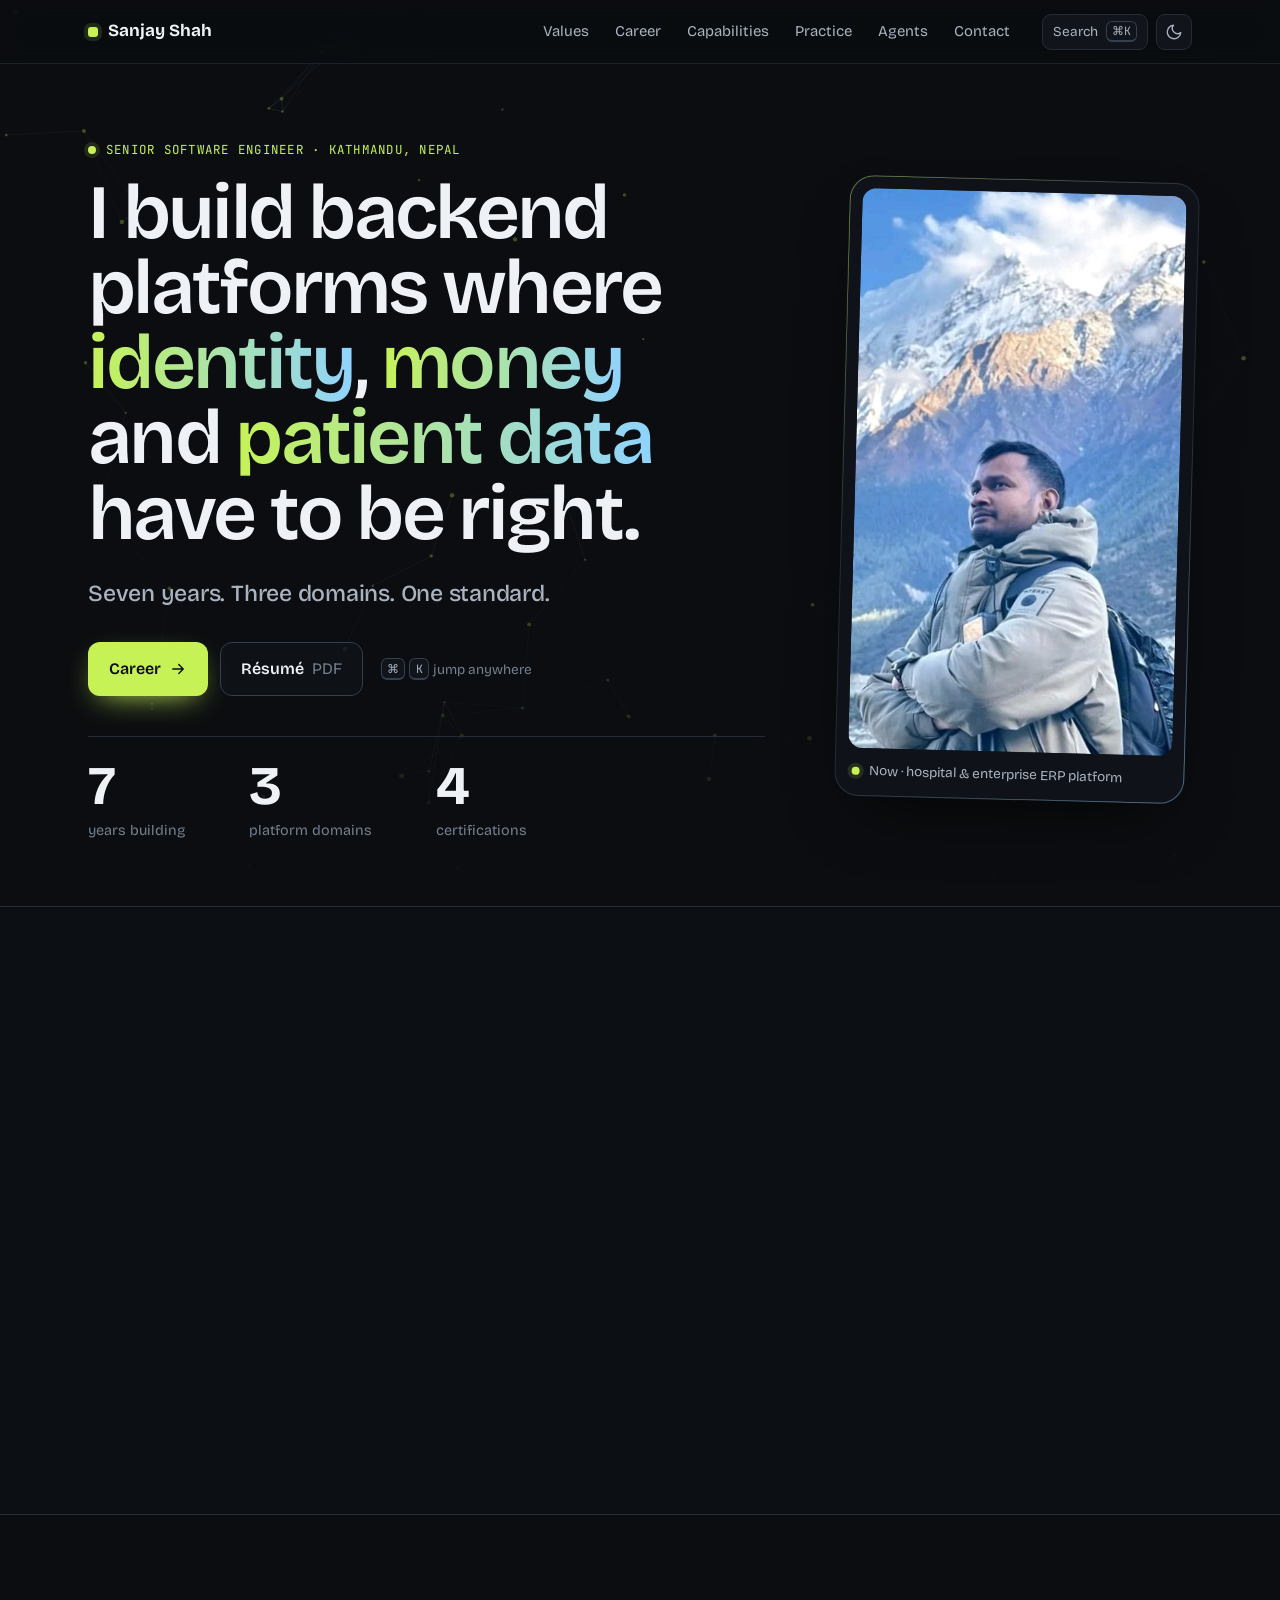
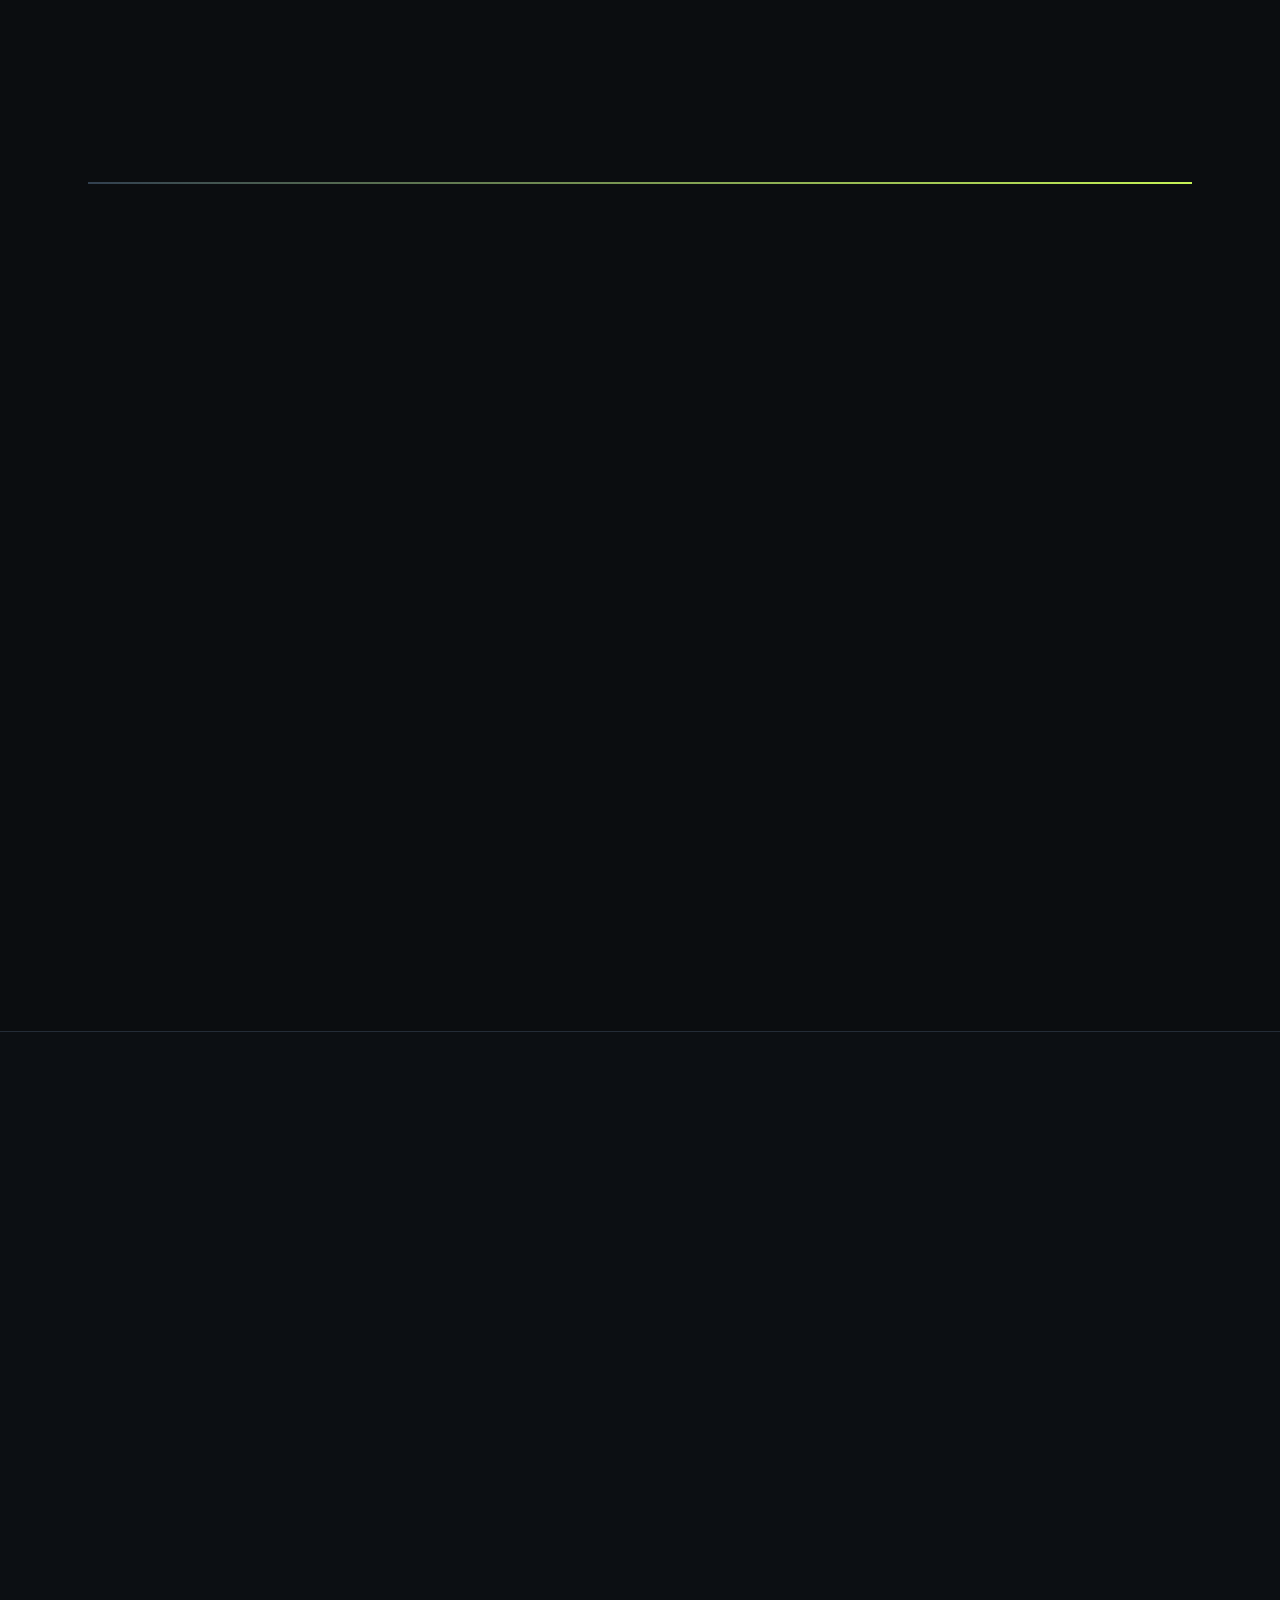
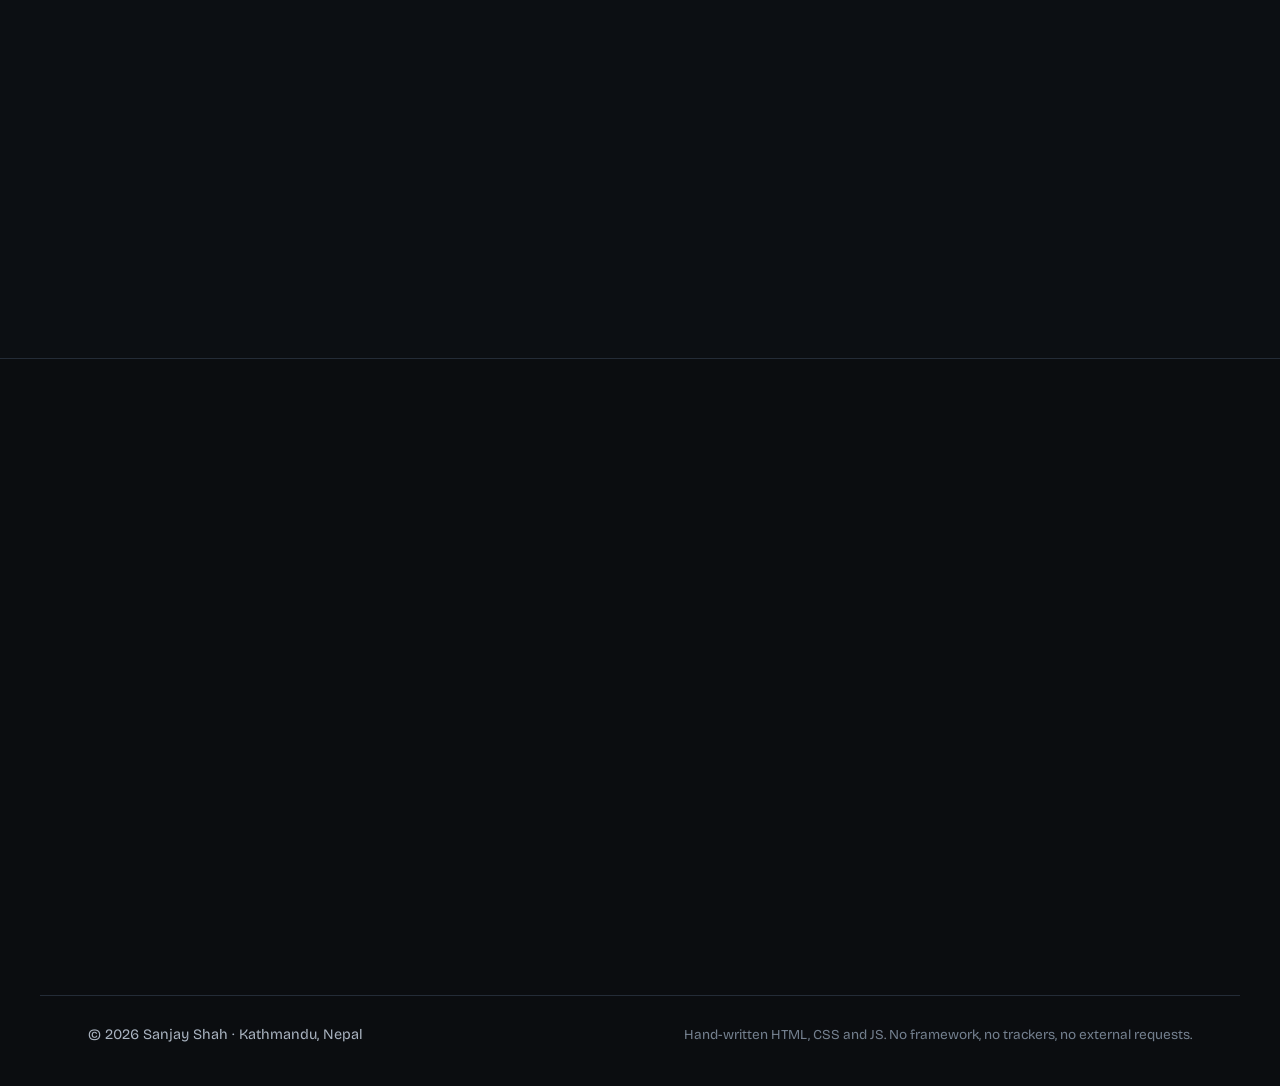
==== commit 68b511e5: "Round 3: less text, more design Remove every codebase count; cut copy ~65% (page 11.4k → 5.9k px at " ====
--- a/index.html
+++ b/index.html
@@ -8,7 +8,7 @@
   <meta name="theme-color" content="#0b0d10">
 
   <title>Sanjay Shah — Senior Software Engineer</title>
-  <meta name="description" content="Senior Software Engineer in Kathmandu. Seven years building backend platforms where identity, money and patient data have to be right: multi-tenant ERP on Java 25, Kafka and PostgreSQL; identity and access management (OIDC, SAML, SCIM, Okta, Keycloak); GitOps delivery with a shift-left AppSec pipeline.">
+  <meta name="description" content="Senior Software Engineer in Kathmandu. Seven years building backend platforms where identity, money and patient data have to be right: multi-tenant ERP on Java, Kafka and PostgreSQL; identity and access management (OIDC, SAML, SCIM, Okta, Keycloak); GitOps delivery with a shift-left AppSec pipeline.">
   <meta name="author" content="Sanjay Shah">
   <link rel="canonical" href="https://sanjayshah.com.np/">
   <link rel="icon" href="assets/favicon.ico" sizes="any">
@@ -50,6 +50,35 @@
   <script src="js/main.js" defer></script>
 </head>
 <body>
+  <svg class="sprite" aria-hidden="true" focusable="false">
+    <symbol id="i-target" viewBox="0 0 24 24"><circle cx="12" cy="12" r="9"/><circle cx="12" cy="12" r="4.5"/><path d="M12 2v3M12 19v3M2 12h3M19 12h3"/></symbol>
+    <symbol id="i-shield" viewBox="0 0 24 24"><path d="M12 3l7 3v5c0 5-3.5 8.5-7 10-3.5-1.5-7-5-7-10V6z"/><path d="M9 12l2 2 4-4"/></symbol>
+    <symbol id="i-scale" viewBox="0 0 24 24"><path d="M12 3v18M5 21h14M4 7h16"/><path d="M7 7l-3 7a3 3 0 0 0 6 0zM17 7l-3 7a3 3 0 0 0 6 0z"/></symbol>
+    <symbol id="i-infinity" viewBox="0 0 24 24"><path d="M12 12c-2-3-3.5-4.5-6-4.5a4.5 4.5 0 0 0 0 9c2.5 0 4-1.5 6-4.5s3.5-4.5 6-4.5a4.5 4.5 0 0 1 0 9c-2.5 0-4-1.5-6-4.5z"/></symbol>
+    <symbol id="i-server" viewBox="0 0 24 24"><rect x="3" y="4" width="18" height="7" rx="2"/><rect x="3" y="13" width="18" height="7" rx="2"/><path d="M7 7.5h.01M7 16.5h.01"/></symbol>
+    <symbol id="i-db" viewBox="0 0 24 24"><ellipse cx="12" cy="6" rx="8" ry="3"/><path d="M4 6v12c0 1.7 3.6 3 8 3s8-1.3 8-3V6"/><path d="M4 12c0 1.7 3.6 3 8 3s8-1.3 8-3"/></symbol>
+    <symbol id="i-key" viewBox="0 0 24 24"><circle cx="8" cy="15" r="4"/><path d="M11 12l9-9M15 8l3 3M18 5l2 2"/></symbol>
+    <symbol id="i-cloud" viewBox="0 0 24 24"><path d="M7 18a4 4 0 0 1-.5-8A6 6 0 0 1 18 9a4.5 4.5 0 0 1-.5 9z"/></symbol>
+    <symbol id="i-check" viewBox="0 0 24 24"><path d="M4 12l5 5L20 6"/></symbol>
+    <symbol id="i-layout" viewBox="0 0 24 24"><rect x="3" y="4" width="18" height="16" rx="2"/><path d="M3 10h18M9 10v10"/></symbol>
+    <symbol id="i-spark" viewBox="0 0 24 24"><path d="M12 3l2.2 5.8L20 11l-5.8 2.2L12 19l-2.2-5.8L4 11l5.8-2.2z"/><path d="M19 3v4M17 5h4M5 17v4M3 19h4"/></symbol>
+    <symbol id="i-bug" viewBox="0 0 24 24"><rect x="8" y="7" width="8" height="12" rx="4"/><path d="M9 4l1.5 2M15 4l-1.5 2M3 11h5M16 11h5M4 19l4-2M20 19l-4-2M12 7v12"/></symbol>
+    <symbol id="i-arrow" viewBox="0 0 24 24"><path d="M5 12h14M13 6l6 6-6 6"/></symbol>
+    <symbol id="i-mail" viewBox="0 0 24 24"><rect x="3" y="5" width="18" height="14" rx="2"/><path d="M3 7l9 6 9-6"/></symbol>
+    <symbol id="i-phone" viewBox="0 0 24 24"><path d="M5 4h4l2 5-2.5 1.5a11 11 0 0 0 5 5L15 13l5 2v4a2 2 0 0 1-2 2A16 16 0 0 1 3 6a2 2 0 0 1 2-2"/></symbol>
+    <symbol id="i-github" viewBox="0 0 24 24"><path d="M9 19c-4 1.5-4-2.5-6-3m12 5v-3.5c0-1 .1-1.4-.5-2 2.8-.3 5.5-1.4 5.5-6a4.6 4.6 0 0 0-1.3-3.2 4.2 4.2 0 0 0-.1-3.2s-1.1-.3-3.5 1.3a12.3 12.3 0 0 0-6.2 0C6.5 2.8 5.4 3.1 5.4 3.1a4.2 4.2 0 0 0-.1 3.2A4.6 4.6 0 0 0 4 9.5c0 4.6 2.7 5.7 5.5 6-.6.6-.6 1.2-.5 2V21"/></symbol>
+    <symbol id="i-linkedin" viewBox="0 0 24 24"><rect x="3" y="3" width="18" height="18" rx="3"/><path d="M8 11v5M8 8v.01M12 16v-5M16 16v-3a2 2 0 0 0-4 0"/></symbol>
+    <symbol id="i-badge" viewBox="0 0 24 24"><circle cx="12" cy="9" r="6"/><path d="M8.5 14l-1.5 7 5-3 5 3-1.5-7"/></symbol>
+    <symbol id="i-file" viewBox="0 0 24 24"><path d="M14 3H7a2 2 0 0 0-2 2v14a2 2 0 0 0 2 2h10a2 2 0 0 0 2-2V8z"/><path d="M14 3v5h5M9 13h6M9 17h6"/></symbol>
+    <symbol id="i-sun" viewBox="0 0 24 24"><circle cx="12" cy="12" r="4"/><path d="M12 2v2M12 20v2M4.93 4.93l1.41 1.41M17.66 17.66l1.41 1.41M2 12h2M20 12h2M4.93 19.07l1.41-1.41M17.66 6.34l1.41-1.41"/></symbol>
+    <symbol id="i-moon" viewBox="0 0 24 24"><path d="M21 12.79A9 9 0 1 1 11.21 3 7 7 0 0 0 21 12.79z"/></symbol>
+    <symbol id="i-git" viewBox="0 0 24 24"><circle cx="6" cy="6" r="2.5"/><circle cx="6" cy="18" r="2.5"/><circle cx="18" cy="8" r="2.5"/><path d="M6 8.5v7M18 10.5a6 6 0 0 1-6 5.5H8.5"/></symbol>
+    <symbol id="i-lock" viewBox="0 0 24 24"><rect x="5" y="11" width="14" height="10" rx="2"/><path d="M8 11V7a4 4 0 0 1 8 0v4"/></symbol>
+    <symbol id="i-box" viewBox="0 0 24 24"><path d="M12 3l8 4.5v9L12 21l-8-4.5v-9z"/><path d="M12 12l8-4.5M12 12v9M12 12L4 7.5"/></symbol>
+    <symbol id="i-rocket" viewBox="0 0 24 24"><path d="M5 15c-1.5 1.5-2 5-2 5s3.5-.5 5-2"/><path d="M9 15l-1-1 3-6c2-4 6-5 9-5 0 3-1 7-5 9l-6 3z"/><circle cx="14.5" cy="9.5" r="1.5"/></symbol>
+    <symbol id="i-pulse" viewBox="0 0 24 24"><path d="M3 12h4l2-6 4 12 2-6h6"/></symbol>
+  </svg>
+
   <a class="skip-link" href="#main-content">Skip to content</a>
   <canvas id="field" class="bgfield" aria-hidden="true"></canvas>
 
@@ -60,18 +89,15 @@
         <li><a href="#values">Values</a></li>
         <li><a href="#career">Career</a></li>
         <li><a href="#capabilities">Capabilities</a></li>
-        <li><a href="#principles">Principles</a></li>
         <li><a href="#practice">Practice</a></li>
         <li><a href="#agents">Agents</a></li>
         <li><a href="#contact">Contact</a></li>
       </ul>
       <div class="nav-tools">
-        <button class="kbd-btn" type="button" id="palette-open" aria-haspopup="dialog" aria-controls="palette">
-          <span>Search</span><kbd>⌘K</kbd>
-        </button>
+        <button class="kbd-btn" type="button" id="palette-open" aria-haspopup="dialog" aria-controls="palette"><span>Search</span><kbd>⌘K</kbd></button>
         <button class="theme-toggle" type="button" id="theme-toggle" aria-pressed="true" aria-label="Switch to light theme">
-          <svg class="icon-sun" aria-hidden="true" viewBox="0 0 24 24" width="18" height="18" fill="none" stroke="currentColor" stroke-width="2" stroke-linecap="round" stroke-linejoin="round"><circle cx="12" cy="12" r="4"/><path d="M12 2v2M12 20v2M4.93 4.93l1.41 1.41M17.66 17.66l1.41 1.41M2 12h2M20 12h2M4.93 19.07l1.41-1.41M17.66 6.34l1.41-1.41"/></svg>
-          <svg class="icon-moon" aria-hidden="true" viewBox="0 0 24 24" width="18" height="18" fill="none" stroke="currentColor" stroke-width="2" stroke-linecap="round" stroke-linejoin="round"><path d="M21 12.79A9 9 0 1 1 11.21 3 7 7 0 0 0 21 12.79z"/></svg>
+          <svg class="icon-sun" width="18" height="18" aria-hidden="true"><use href="#i-sun"/></svg>
+          <svg class="icon-moon" width="18" height="18" aria-hidden="true"><use href="#i-moon"/></svg>
         </button>
       </div>
     </nav>
@@ -85,266 +111,162 @@
         <div class="hero-text">
           <p class="eyebrow"><span class="dot" aria-hidden="true"></span>Senior Software Engineer · Kathmandu, Nepal</p>
           <h1 id="hero-title">I build backend platforms where <em>identity</em>, <em>money</em> and <em>patient data</em> have to be right.</h1>
-          <p class="lead">Seven years across identity &amp; access management for enterprise clients, multi-tenant SaaS, and — today — a hospital &amp; enterprise ERP platform on Java&nbsp;25, Kafka and PostgreSQL. I care about the unglamorous guarantees: tenant isolation that fails closed, consumers that are idempotent by constraint, audit trails that cannot be rewritten.</p>
+          <p class="lead">Seven years. Three domains. One standard.</p>
           <div class="actions">
-            <a class="btn btn-primary" href="#career">Read the career</a>
+            <a class="btn btn-primary" href="#career">Career <svg width="18" height="18" aria-hidden="true"><use href="#i-arrow"/></svg></a>
             <a class="btn btn-ghost" href="assets/resume.pdf">Résumé <span class="muted">PDF</span></a>
-            <span class="hint"><kbd>⌘</kbd><kbd>K</kbd> to jump anywhere</span>
+            <span class="hint"><kbd>⌘</kbd><kbd>K</kbd> jump anywhere</span>
           </div>
-          <ol class="values-inline" aria-label="Core values">
-            <li><a href="#values"><b>01</b> Deliver the solution</a></li>
-            <li><a href="#values"><b>02</b> Security</a></li>
-            <li><a href="#values"><b>03</b> Compliance</a></li>
-            <li><a href="#values"><b>04</b> Future-proof</a></li>
-          </ol>
+          <ul class="bignum" aria-label="At a glance">
+            <li><b>7</b><span>years building</span></li>
+            <li><b>3</b><span>platform domains</span></li>
+            <li><b>4</b><span>certifications</span></li>
+          </ul>
         </div>
         <figure class="hero-card">
           <img class="portrait" src="assets/profile.jpeg" alt="Portrait of Sanjay Shah" width="560" height="560" fetchpriority="high" decoding="async">
           <figcaption>
-            <dl class="facts">
-              <div><dt>Now</dt><dd>Multi-tenant hospital &amp; enterprise ERP platform</dd></div>
-              <div><dt>Before</dt><dd>IAM for enterprise clients, US &amp; Europe</dd></div>
-              <div><dt>Stack</dt><dd>Java 25 · Spring Boot · Kafka · PostgreSQL · k3s</dd></div>
-              <div><dt>Status</dt><dd>Open to senior backend &amp; platform roles</dd></div>
-            </dl>
+            <span class="now-pill"><span class="dot" aria-hidden="true"></span>Now · hospital &amp; enterprise ERP platform</span>
           </figcaption>
         </figure>
       </div>
-      <ol class="hero-track" aria-label="Career timeline overview">
-        <li><a href="#role-edu"><span class="yr">2019 — 22</span><span class="what">Full stack · education SaaS ERP</span></a></li>
-        <li><a href="#role-iam"><span class="yr">2022 — 25</span><span class="what">Senior · identity &amp; access management</span></a></li>
-        <li class="now"><a href="#role-erp"><span class="yr">2025 — now</span><span class="what">Senior · hospital &amp; enterprise ERP platform</span></a></li>
-      </ol>
     </section>
 
     <!-- ============ VALUES ============ -->
-    <section class="section values-section" id="values" aria-labelledby="values-title">
+    <section class="section band" id="values" aria-labelledby="values-title">
       <header class="section-head reveal">
         <p class="eyebrow">Values</p>
-        <h2 id="values-title">Four things I hold myself to, in this order.</h2>
+        <h2 id="values-title">Four things, in this order.</h2>
       </header>
-      <ol class="values reveal">
-        <li>
-          <span class="step">01</span>
-          <h3>Deliver the solution</h3>
-          <p>Working outcomes, not just code. A change is done when it is verified through the path real users take — the end-to-end spec, the seeded boot test, a live browser — and the guide and team memory are updated in the same commit.</p>
-        </li>
-        <li>
-          <span class="step">02</span>
-          <h3>Security</h3>
-          <p>Secure by construction: OIDC at the front door, tenant isolation that fails closed and is enforced again by the database, protected fields encrypted, and a shift-left pipeline every service inherits — SAST, SCA, secrets, IaC, signed images.</p>
-        </li>
-        <li>
-          <span class="step">03</span>
-          <h3>Compliance</h3>
-          <p>Regulation is an input, not an afterthought. Statutory thresholds are versioned with a review date, compliance annotations cite the clause, financial audit trails are hash-chained and PHI access is logged — so an audit is a report, not a scramble.</p>
-        </li>
-        <li>
-          <span class="step">04</span>
-          <h3>Future-proof</h3>
-          <p>Built to survive replay, retry and the next service extraction: outbox events, idempotent consumers, absolute values on the wire, one database and migration chain per service, and architecture rules that fail the build when someone forgets.</p>
-        </li>
+      <ol class="values">
+        <li class="reveal"><svg class="vicon" width="40" height="40" aria-hidden="true"><use href="#i-target"/></svg><span class="step">01</span><h3>Deliver the solution</h3><p>Working, verified outcomes — not just code that compiles.</p></li>
+        <li class="reveal"><svg class="vicon" width="40" height="40" aria-hidden="true"><use href="#i-shield"/></svg><span class="step">02</span><h3>Security</h3><p>Secure by construction, enforced in the pipeline and the database.</p></li>
+        <li class="reveal"><svg class="vicon" width="40" height="40" aria-hidden="true"><use href="#i-scale"/></svg><span class="step">03</span><h3>Compliance</h3><p>Regulation as an input: versioned thresholds, tamper-evident audit trails.</p></li>
+        <li class="reveal"><svg class="vicon" width="40" height="40" aria-hidden="true"><use href="#i-infinity"/></svg><span class="step">04</span><h3>Future-proof</h3><p>Built to survive replay, retry and the next extraction.</p></li>
       </ol>
+      <ul class="principles reveal" aria-label="Principles">
+        <li>Tenant isolation fails closed.</li>
+        <li>Not found — never forbidden.</li>
+        <li>Idempotent by constraint, absolute on the wire.</li>
+        <li>A convention becomes a rule in the same change.</li>
+      </ul>
     </section>
 
     <!-- ============ CAREER ============ -->
     <section class="section" id="career" aria-labelledby="career-title">
       <header class="section-head reveal">
         <p class="eyebrow">Career</p>
-        <h2 id="career-title">Three chapters. One through-line: systems other people have to trust.</h2>
-        <p class="section-intro">Employers and clients are described by domain, never by name. Everything below is work I did or lead; the numbers are counted, not estimated.</p>
+        <h2 id="career-title">Three chapters. Systems other people have to trust.</h2>
       </header>
-
-      <ol class="roles">
-        <!-- ---- Current role ---- -->
-        <li class="role reveal" id="role-erp">
-          <div class="role-rail" aria-hidden="true"><span class="role-dot now"></span></div>
-          <div class="role-body">
-            <p class="period"><time datetime="2025-11">Nov 2025</time> — present <span class="tag now">current</span></p>
-            <h3>Senior Software Engineer <span class="domain">· multi-tenant hospital &amp; enterprise ERP platform</span></h3>
-            <p class="role-lead">A large multi-tenant ERP serving hospitals and enterprises — OPD/IPD, laboratory, radiology, pharmacy and billing alongside HR &amp; payroll, accounting, inventory, recruitment and CRM — being carved out of a monolith into domain services behind an OIDC gateway. My work is platform-shaped: the standards every service must meet, and the hardest cross-cutting pieces.</p>
-            <ul class="role-points">
-              <li><strong>Service extraction standard.</strong> Co-authored and enforce the rules a service must satisfy before it counts as extracted: its own database and Flyway chain, tenant propagated explicitly over HTTP headers and Kafka record headers and <em>failing closed</em> when absent, consumers idempotent by unique constraint, blocking bounded retry into a dead-letter topic — never delay-topic retries that let a reversal overtake its posting.</li>
-              <li><strong>Tenant isolation in depth.</strong> PostgreSQL row-level security with <code>FORCE</code> on every tenant table, a two-role model (owner migrates, app role reads), Hibernate tenant and soft-delete filters enabled by aspect, and by-id loads that answer 404 on a tenant mismatch so existence never leaks.</li>
-              <li><strong>Event-driven integration.</strong> Transactional outbox in the same transaction as the write → polling relay → Kafka → idempotent consumers. Absolute values on the wire (a delta double-applies on redelivery), one authority per fact, projections keyed by the owner's id.</li>
-              <li><strong>Protected data &amp; regulatory engines.</strong> Field-level encryption (randomised AES-GCM, deterministic where a column must stay indexable), PHI access logging, hash-chained financial audit trail, annotation-driven compliance traceability with versioned statutory thresholds, and integrations with national health reporting (DHIS2), tax-authority e-invoicing and health-insurance claims.</li>
-              <li><strong>Delivery &amp; AppSec.</strong> GitHub Actions → Helm → Argo CD on k3s in AWS, infrastructure in Terraform. A shared shift-left security workflow every service inherits: Semgrep with custom rules that encode our own conventions, Trivy SCA + licence policy, gitleaks, Checkov, Kubescape, CycloneDX SBOM, Cosign-signed images, ZAP pre-release.</li>
-              <li><strong>Quality as a gate.</strong> Playwright end-to-end spec mandatory for every form (seven scenarios including tampered POST and cross-tenant id → 404), ArchUnit rules for layering and tenant-scoped loads, JUnit 5 + Mockito, Testcontainers integration tests.</li>
-              <li><strong>AI-assisted engineering.</strong> Wrote the engineering rules and tiered memory that steer coding agents in this codebase; run multi-agent audits; built token-discipline skills so long sessions stay cheap and verifiable.</li>
+      <ol class="timeline">
+        <li class="role reveal" id="role-edu">
+          <p class="period"><time datetime="2019-08">2019</time> — <time datetime="2022-02">2022</time></p>
+          <h3>Full Stack Developer</h3>
+          <p class="domain">Multi-tenant education SaaS ERP</p>
+          <p class="summary">HR &amp; payroll, CRM, CMS and online exams on one tenant-isolated platform.</p>
+          <ul class="points">
+            <li>Led the CRM re-architecture — hot paths ~25% faster.</li>
+            <li>Monolith → modular Maven/Gradle build, Dockerised on AWS EC2.</li>
+            <li>Multi-tenancy redesign that made onboarding routine.</li>
+          </ul>
+          <p class="pills"><span>Java</span><span>Spring Boot</span><span>React</span><span>PostgreSQL</span><span>Docker</span></p>
+        </li>
+        <li class="role reveal" id="role-iam">
+          <p class="period"><time datetime="2022-08">2022</time> — <time datetime="2025-11">2025</time></p>
+          <h3>Senior Software Engineer</h3>
+          <p class="domain">Identity &amp; access management · enterprise clients, US &amp; Europe</p>
+          <p class="summary">Lead developer making dozens of apps and several identity providers behave as one.</p>
+          <ul class="points">
+            <li>Custom SCIM 2.0 connectors and a bulk migration tool: Keycloak → Okta, auditable.</li>
+            <li>Federation and SSO on OIDC, SAML and OAuth 2.0 with Okta, Auth0 and Spring Boot.</li>
+            <li>Modernised legacy connectors; put Checkmarx static analysis in the pipeline.</li>
+          </ul>
+          <details class="more">
+            <summary>More</summary>
+            <ul class="points">
+              <li>Built an internal pre-sales estimation tool (Spring Boot, React).</li>
+              <li>Three Okta certifications; mentored engineers on identity standards.</li>
             </ul>
-            <div class="scale" aria-labelledby="scale-title">
-              <p class="scale-title" id="scale-title">Scale of the codebase I work in every day <span class="muted">(team codebase · counted from the repository, Oct 2026)</span></p>
-              <ul class="stats">
-                <li><b>10</b><span>deployable services</span></li>
-                <li><b>10</b><span>shared libraries</span></li>
-                <li><b>~700k</b><span>lines of Java</span></li>
-                <li><b>894</b><span>JPA entities</span></li>
-                <li><b>811</b><span>Flyway migrations</span></li>
-                <li><b>851</b><span>row-level security policies</span></li>
-                <li><b>583</b><span>Playwright E2E specs</span></li>
-                <li><b>2.4k</b><span>unit test classes</span></li>
-                <li><b>305</b><span>integration test classes</span></li>
-                <li><b>23</b><span>custom Semgrep rules</span></li>
-                <li><b>18</b><span>CI/CD workflows</span></li>
-                <li><b>15</b><span>Argo CD applications</span></li>
-              </ul>
-            </div>
-            <p class="stack"><span class="label">Stack</span> Java 25 (virtual threads) · Spring Boot 4 · Hibernate/JPA · Apache Kafka · PostgreSQL (RLS) · Flyway · Keycloak OIDC · Thymeleaf + Tailwind/HTMX/Alpine · Helm · Argo CD · k3s · Terraform · GitHub Actions · Playwright · ArchUnit</p>
-          </div>
+          </details>
+          <p class="pills"><span>Okta</span><span>Auth0</span><span>Keycloak</span><span>OIDC</span><span>SAML</span><span>SCIM</span></p>
         </li>
-
-        <!-- ---- IAM role ---- -->
-        <li class="role reveal" id="role-iam">
-          <div class="role-rail" aria-hidden="true"><span class="role-dot"></span></div>
-          <div class="role-body">
-            <p class="period"><time datetime="2022-08">Aug 2022</time> — <time datetime="2025-11">Nov 2025</time></p>
-            <h3>Senior Software Engineer <span class="domain">· identity &amp; access management for enterprise clients</span></h3>
-            <p class="role-lead">Lead developer on IAM deliveries for enterprise customers in the US and Europe — sports media, banking — where the job was making dozens of applications and several identity providers behave as one, without breaking anyone's login.</p>
-            <ul class="role-points">
-              <li><strong>SCIM connectors &amp; bulk migration.</strong> Designed and built custom SCIM 2.0 connectors and a migration tool that moved identities from a self-hosted Keycloak to Okta — securely, auditable, and without onboarding delays for the client.</li>
-              <li><strong>Federation &amp; SSO.</strong> Delivered identity federation, single sign-on and platform upgrades on OIDC, SAML and OAuth 2.0 flows across multi-tenant application estates, with Okta, Auth0 and Spring Boot.</li>
-              <li><strong>Connector modernisation.</strong> Rebuilt ageing IAM connector codebases for performance and maintainability and introduced Checkmarx static analysis into the pipeline so secure coding was enforced, not requested.</li>
-              <li><strong>Pre-sales estimation tool.</strong> Built an internal Spring Boot + React tool that made enterprise deployment estimates consistent and faster to produce.</li>
-              <li><strong>Standards &amp; mentoring.</strong> Earned three Okta certifications and mentored engineers on identity standards, token handling and secure-by-default integration patterns.</li>
+        <li class="role reveal now" id="role-erp">
+          <p class="period"><time datetime="2025-11">2025</time> — now <span class="tag now">current</span></p>
+          <h3>Senior Software Engineer</h3>
+          <p class="domain">Multi-tenant hospital &amp; enterprise ERP platform</p>
+          <p class="summary">Platform standards and the hardest cross-cutting pieces of a monolith being carved into domain services.</p>
+          <ul class="points">
+            <li>Service-extraction standard: own database, tenant that fails closed, idempotent consumers, dead-letter over delay-topic retries.</li>
+            <li>Tenant isolation in depth: PostgreSQL row-level security, two-role model, 404-not-403 on cross-tenant loads.</li>
+            <li>Shift-left AppSec every service inherits — Semgrep custom rules, Trivy, gitleaks, Checkov, Cosign — shipped by GitOps with Argo CD.</li>
+          </ul>
+          <details class="more">
+            <summary>More</summary>
+            <ul class="points">
+              <li>Transactional outbox → Kafka → idempotent projections; absolute values on the wire.</li>
+              <li>Field-level encryption, PHI access logging, hash-chained financial audit trail.</li>
+              <li>Regulatory engines: versioned statutory thresholds, national health reporting (DHIS2), tax e-invoicing, insurance claims.</li>
+              <li>Playwright end-to-end spec mandatory for every form; ArchUnit rules that fail the build.</li>
+              <li>AI-assisted engineering: agent guidance in the repo, multi-agent audits, token-discipline skills.</li>
             </ul>
-            <p class="stack"><span class="label">Stack</span> Java · Spring Boot · Okta · Auth0 · Keycloak · OAuth 2.0 · OIDC · SAML · SCIM 2.0 · LDAP · JWT · Checkmarx · React</p>
-          </div>
-        </li>
-
-        <!-- ---- Education SaaS role ---- -->
-        <li class="role reveal" id="role-edu">
-          <div class="role-rail" aria-hidden="true"><span class="role-dot"></span></div>
-          <div class="role-body">
-            <p class="period"><time datetime="2019-08">Aug 2019</time> — <time datetime="2022-02">Feb 2022</time></p>
-            <h3>Full Stack Software Developer <span class="domain">· multi-tenant education SaaS ERP</span></h3>
-            <p class="role-lead">First platform job: a SaaS ERP for educational institutions, where I went from building modules to reshaping the foundation they stood on.</p>
-            <ul class="role-points">
-              <li><strong>Modules end to end.</strong> Designed and developed HR &amp; payroll, CRM, CMS and online examination — React and Spring Boot on PostgreSQL and MySQL.</li>
-              <li><strong>CRM re-architecture.</strong> Led the rebuild of the CRM module for usability, maintainability and scale; the hot paths came out about 25% faster.</li>
-              <li><strong>Monolith to modules.</strong> Migrated a monolithic build to a modular Maven/Gradle layout and containerised it with Docker on AWS EC2, cutting manual deployment time.</li>
-              <li><strong>SaaS foundation.</strong> Contributed to the multi-tenancy redesign that made onboarding a new institution routine instead of a project.</li>
-            </ul>
-            <p class="stack"><span class="label">Stack</span> Java · Spring Boot · React · JSP/Thymeleaf · jQuery · Bootstrap · PostgreSQL · MySQL · Maven/Gradle · Docker · AWS EC2</p>
-          </div>
+          </details>
+          <p class="pills"><span>Java 25</span><span>Spring Boot</span><span>Kafka</span><span>PostgreSQL</span><span>k3s</span><span>Argo CD</span></p>
         </li>
       </ol>
-
-      <div class="edu-certs reveal">
-        <div>
-          <h3 class="sub">Certifications</h3>
-          <ul class="cert-list">
-            <li><span>Okta Certified Developer — Customer Identity Cloud</span><time datetime="2024">2024</time></li>
-            <li><span>Okta Certified Consultant</span><time datetime="2023">2023</time></li>
-            <li><span>Okta Certified Developer — Workforce Identity Cloud</span><time datetime="2023">2023</time></li>
-            <li><span>Web Security &amp; Access Management: JWT, OAuth 2.0, OpenID Connect</span><time datetime="2022">2022</time></li>
-          </ul>
-          <p class="muted small"><a href="https://www.credly.com/users/sanjay-shah.861076ff/badges" rel="noopener noreferrer" target="_blank">Verify on Credly ↗</a></p>
-        </div>
-        <div>
-          <h3 class="sub">Education</h3>
-          <ul class="cert-list">
-            <li><span>Master of Computer Science</span><time>in progress</time></li>
-            <li><span>Bachelor of Science in Computer Science</span><time datetime="2019">2015 — 2019</time></li>
-          </ul>
-        </div>
-      </div>
+      <ul class="creds reveal" aria-label="Certifications and education">
+        <li><svg width="18" height="18" aria-hidden="true"><use href="#i-badge"/></svg>Okta Certified Developer, CIC · 2024</li>
+        <li><svg width="18" height="18" aria-hidden="true"><use href="#i-badge"/></svg>Okta Certified Consultant · 2023</li>
+        <li><svg width="18" height="18" aria-hidden="true"><use href="#i-badge"/></svg>Okta Certified Developer, WIC · 2023</li>
+        <li><svg width="18" height="18" aria-hidden="true"><use href="#i-badge"/></svg>Web Security &amp; Access Management · 2022</li>
+        <li class="edu">MCS in progress · BSc Computer Science 2019</li>
+        <li><a href="https://www.credly.com/users/sanjay-shah.861076ff/badges" rel="noopener noreferrer" target="_blank">Verify on Credly ↗</a></li>
+      </ul>
     </section>
 
     <!-- ============ CAPABILITIES ============ -->
-    <section class="section" id="capabilities" aria-labelledby="cap-title">
+    <section class="section band" id="capabilities" aria-labelledby="cap-title">
       <header class="section-head reveal">
         <p class="eyebrow">Capabilities</p>
         <h2 id="cap-title">Depth, not a chip cloud.</h2>
-        <p class="section-intro">Each area carries a depth signal: <span class="depth d3">daily</span> is what I ship with every week and would defend in a design review; <span class="depth d2">solid</span> I have delivered in production; <span class="depth d1">working</span> I can be productive in tomorrow.</p>
+        <p class="legend"><span class="pill core">filled</span> daily driver · <span class="pill">outlined</span> delivered in production</p>
       </header>
-      <div class="cap-grid">
-        <article class="cap reveal">
-          <h3>Backend &amp; the JVM</h3>
-          <p>Modern Java is my home language — records, sealed types, pattern matching, virtual threads instead of thread pools, Spring Boot as the chassis.</p>
-          <dl class="tiers">
-            <dt class="d3">daily</dt><dd>Java 25 · Spring Boot 4 · Hibernate/JPA · REST &amp; server-rendered apps · Gradle convention plugins</dd>
-            <dt class="d2">solid</dt><dd>Spring Security · Spring Data · MapStruct · Maven · J2EE</dd>
-            <dt class="d1">working</dt><dd>Node/TypeScript services · Python tooling</dd>
-          </dl>
-        </article>
-        <article class="cap reveal">
+      <div class="bento">
+        <article class="cell cell-wide reveal">
+          <svg class="cicon" width="28" height="28" aria-hidden="true"><use href="#i-server"/></svg>
+          <h3>Backend &amp; JVM</h3>
+          <p class="pills"><span class="core">Java 25</span><span class="core">Spring Boot</span><span class="core">Hibernate / JPA</span><span class="core">Virtual threads</span><span class="core">Gradle</span><span>Spring Security</span><span>MapStruct</span><span>Maven</span><span>Node / TypeScript</span></p>
+        </article>
+        <article class="cell reveal">
+          <svg class="cicon" width="28" height="28" aria-hidden="true"><use href="#i-db"/></svg>
           <h3>Data &amp; messaging</h3>
-          <p>PostgreSQL as a security boundary, not just storage. Kafka with the outbox pattern, because a message bus without idempotency is a corruption engine.</p>
-          <dl class="tiers">
-            <dt class="d3">daily</dt><dd>PostgreSQL row-level security · Flyway · schema-per-service · transactional outbox · idempotent consumers · ShedLock</dd>
-            <dt class="d2">solid</dt><dd>Apache Kafka ops · Redis · Testcontainers · query tuning &amp; indexing</dd>
-            <dt class="d1">working</dt><dd>MySQL · MongoDB · DynamoDB · SQS/SNS</dd>
-          </dl>
-        </article>
-        <article class="cap reveal">
+          <p class="pills"><span class="core">PostgreSQL</span><span class="core">Row-level security</span><span class="core">Flyway</span><span class="core">Kafka</span><span class="core">Outbox</span><span>Redis</span><span>Testcontainers</span><span>MySQL</span><span>MongoDB</span></p>
+        </article>
+        <article class="cell reveal">
+          <svg class="cicon" width="28" height="28" aria-hidden="true"><use href="#i-key"/></svg>
           <h3>Identity &amp; security</h3>
-          <p>Three years as the person clients called when SSO broke. I read the specs, hold the certifications, and have migrated identity estates between providers.</p>
-          <dl class="tiers">
-            <dt class="d3">daily</dt><dd>OAuth 2.0 · OpenID Connect · JWT · Keycloak · OIDC gateway patterns · secure-coding review</dd>
-            <dt class="d2">solid</dt><dd>SAML 2.0 · SCIM 2.0 · Okta (certified ×3) · Auth0 · LDAP · field-level encryption · PHI/PII handling</dd>
-            <dt class="d1">working</dt><dd>WebAuthn/passkeys · HSM/KMS key rotation</dd>
-          </dl>
-        </article>
-        <article class="cap reveal">
-          <h3>Cloud, delivery &amp; GitOps</h3>
-          <p>Deploys should be a pull request. I run services on Kubernetes with Helm and Argo CD, and describe the infrastructure in Terraform.</p>
-          <dl class="tiers">
-            <dt class="d3">daily</dt><dd>GitHub Actions · Docker · Helm · Argo CD · k3s on AWS EC2 · Terraform/OpenTofu</dd>
-            <dt class="d2">solid</dt><dd>AWS RDS/ECR/S3/CloudFront/SSM · cert-manager · Traefik · External Secrets · observability (CloudWatch, Prometheus)</dd>
-            <dt class="d1">working</dt><dd>Jenkins · AWS Lambda/API Gateway · managed Kubernetes (EKS)</dd>
-          </dl>
-        </article>
-        <article class="cap reveal">
+          <p class="pills"><span class="core">OAuth 2.0</span><span class="core">OIDC</span><span class="core">JWT</span><span class="core">Keycloak</span><span>SAML 2.0</span><span>SCIM 2.0</span><span>Okta</span><span>Auth0</span><span>LDAP</span></p>
+        </article>
+        <article class="cell cell-wide reveal">
+          <svg class="cicon" width="28" height="28" aria-hidden="true"><use href="#i-cloud"/></svg>
+          <h3>Cloud &amp; GitOps</h3>
+          <p class="pills"><span class="core">GitHub Actions</span><span class="core">Docker</span><span class="core">Helm</span><span class="core">Argo CD</span><span class="core">k3s</span><span class="core">Terraform</span><span>AWS RDS · ECR · S3 · CloudFront</span><span>Traefik</span><span>cert-manager</span><span>Prometheus</span></p>
+        </article>
+        <article class="cell reveal">
+          <svg class="cicon" width="28" height="28" aria-hidden="true"><use href="#i-bug"/></svg>
           <h3>Quality &amp; AppSec</h3>
-          <p>I like tests that gate, not tests that decorate — end-to-end specs on every form, architecture rules that fail the build, and a security pipeline every service inherits by construction.</p>
-          <dl class="tiers">
-            <dt class="d3">daily</dt><dd>Playwright · JUnit 5 · Mockito · ArchUnit · Semgrep (custom rules) · Trivy · gitleaks</dd>
-            <dt class="d2">solid</dt><dd>Checkov · Kubescape · Cosign · CycloneDX SBOM · OWASP ZAP · Checkmarx · SonarQube</dd>
-            <dt class="d1">working</dt><dd>IAST agents · Jazzer fuzzing · k6 load testing</dd>
-          </dl>
-        </article>
-        <article class="cap reveal">
+          <p class="pills"><span class="core">Playwright</span><span class="core">JUnit 5</span><span class="core">ArchUnit</span><span class="core">Semgrep</span><span class="core">Trivy</span><span class="core">gitleaks</span><span>Checkov</span><span>Cosign</span><span>ZAP</span><span>Checkmarx</span></p>
+        </article>
+        <article class="cell reveal">
+          <svg class="cicon" width="28" height="28" aria-hidden="true"><use href="#i-layout"/></svg>
           <h3>Frontend</h3>
-          <p>Full stack when the product needs it. I've shipped React applications and I currently maintain a dual-theme server-rendered UI mid-migration.</p>
-          <dl class="tiers">
-            <dt class="d3">daily</dt><dd>Thymeleaf · Tailwind CSS · HTMX · Alpine.js · accessibility (WCAG AA)</dd>
-            <dt class="d2">solid</dt><dd>React · TypeScript · Bootstrap · jQuery · design-system components</dd>
-            <dt class="d1">working</dt><dd>Next.js · mobile BFF design</dd>
-          </dl>
-        </article>
-        <article class="cap reveal cap-wide">
+          <p class="pills"><span class="core">Thymeleaf</span><span class="core">Tailwind</span><span class="core">HTMX</span><span class="core">Alpine.js</span><span>React</span><span>TypeScript</span><span>Bootstrap</span><span>WCAG AA</span></p>
+        </article>
+        <article class="cell cell-full reveal">
+          <svg class="cicon" width="28" height="28" aria-hidden="true"><use href="#i-spark"/></svg>
           <h3>AI-assisted engineering</h3>
-          <p>I work with coding agents daily and treat it as an engineering discipline: rules in the repo, verification over trust, token budgets as a first-class constraint.</p>
-          <dl class="tiers">
-            <dt class="d3">daily</dt><dd>Claude Code · rule files that steer agents · tiered project memory · multi-agent fan-out for audits · agent-written tests verified in a live browser</dd>
-            <dt class="d2">solid</dt><dd>MCP servers · custom skills (token-compressed agent modes, minimal-code discipline) · hooks and permission allow-lists</dd>
-            <dt class="d1">working</dt><dd>LLM evaluation harnesses · agent cost telemetry</dd>
-          </dl>
-        </article>
-      </div>
-    </section>
-
-    <!-- ============ PRINCIPLES ============ -->
-    <section class="section" id="principles" aria-labelledby="princ-title">
-      <header class="section-head reveal">
-        <p class="eyebrow">Principles</p>
-        <h2 id="princ-title">Rules I work by. Each one was paid for.</h2>
-        <p class="section-intro">Distilled from the engineering standard I help maintain and grouped under the four values. None of them came from a book — every one is a defect that happened, written down so it can't happen twice.</p>
-      </header>
-      <ol class="principles">
-        <li class="reveal" data-value="Deliver"><h3>A read model isn't built until something writes it.</h3><p>Producer, consumer, backfill, and one row actually observed. Three of four is a table full of blanks that compiles perfectly.</p></li>
-        <li class="reveal" data-value="Deliver"><h3>No form is done without an end-to-end spec.</h3><p>Happy path, empty submit blocked, bad phone, bad email, inverted date range, tampered POST → 400, cross-tenant id → 404. Linted statically, proven at runtime.</p></li>
-        <li class="reveal" data-value="Deliver"><h3>Verify through the path the code uses.</h3><p>A database shell is a different principal and tenant scope than the running service; a boot test with seeders off proves beans assemble, not that the service works. Make the test report what it sees.</p></li>
-        <li class="reveal" data-value="Security"><h3>Tenant isolation fails closed.</h3><p>No ambient tenant, no default tenant. A request without a tenant header is a 400; a consumer without a tenant record header drops the message. Row-level security at the database is the last line, not the only one.</p></li>
-        <li class="reveal" data-value="Security"><h3>Not found, never forbidden.</h3><p>A by-id load under the wrong tenant answers 404. A 403 confirms the row exists — and that is already a leak.</p></li>
-        <li class="reveal" data-value="Security"><h3>A convention becomes a rule in the same change.</h3><p>If a review finds a secure-coding mistake, the fix ships with the Semgrep or ArchUnit rule that would have caught it. Otherwise the review is a wish.</p></li>
-        <li class="reveal" data-value="Compliance"><h3>Soft-delete only. Ghost rows leak.</h3><p>Every tenant table carries <code>deleted_at</code>; every collection carries the filter. A hard delete destroys the audit trail, a missing filter resurrects the dead.</p></li>
-        <li class="reveal" data-value="Compliance"><h3>Thresholds are versioned, never hard-coded.</h3><p>Any amount, percentage or day-count a regulator can change lives in a versioned service with a review date. Annotations cite the clause, so a stale rule surfaces on a dashboard instead of in an audit.</p></li>
-        <li class="reveal" data-value="Compliance"><h3>Protected data is tagged, encrypted and logged.</h3><p>PII and PHI fields carry a category annotation, sit behind a field-level encryption converter, and every read of health data lands in an access log. Never in a URL, never in a log line.</p></li>
-        <li class="reveal" data-value="Future-proof"><h3>Idempotent by constraint, absolute on the wire.</h3><p>Insert the dedupe marker on the producer's key, in the same transaction, before the handler runs, and let the unique constraint reject the replay. Carry the new balance, not the delta — a replay from the beginning is legitimate.</p></li>
-        <li class="reveal" data-value="Future-proof"><h3>Side effects go through the outbox.</h3><p>Never a cross-module service call, never <code>@Async</code> — it loses the tenant context and has no retry. Write the event in the same transaction as the fact; a relay delivers it.</p></li>
-        <li class="reveal" data-value="Future-proof"><h3>Every round trip costs fifty milliseconds.</h3><p>Users are far from the data centre. No cross-service HTTP inside a transaction, page chrome cached per tenant and user, no N+1 — and a hot-path change states before/after numbers, or it isn't a result.</p></li>
-      </ol>
+          <p class="pills"><span class="core">Claude Code</span><span class="core">Agent rule files</span><span class="core">Multi-agent audits</span><span>MCP servers</span><span>Custom skills</span><span>Token discipline</span><span>Live-browser verification</span></p>
+        </article>
+      </div>
     </section>
 
     <!-- ============ PRACTICE ============ -->
@@ -352,140 +274,109 @@
       <header class="section-head reveal">
         <p class="eyebrow">Practice</p>
         <h2 id="practice-title">The shape I keep coming back to.</h2>
-        <p class="section-intro">A reference architecture for a multi-tenant platform, not a diagram of any one product. Hover or focus a node — use the arrow keys to walk it.</p>
+        <p class="section-intro">A reference multi-tenant platform, not any one product. Hover or focus a node; arrow keys walk it.</p>
       </header>
 
       <div class="diagram reveal" id="arch">
         <svg class="arch-svg" viewBox="0 0 1000 520" role="group" aria-labelledby="arch-caption" aria-describedby="arch-desc">
           <title id="arch-caption">Reference multi-tenant platform architecture</title>
           <desc id="arch-desc">Browser traffic passes a CDN and WAF to an OIDC gateway backed by Keycloak, then to domain services. Services write facts and outbox events in one transaction; a relay publishes to Kafka; idempotent consumers project into other services. Each service owns a PostgreSQL database with row-level security. Deployment flows from Git through CI, a signed image registry and Argo CD into Kubernetes.</desc>
-          <defs>
-            <marker id="arr" viewBox="0 0 10 10" refX="9" refY="5" markerWidth="7" markerHeight="7" orient="auto-start-reverse"><path d="M0 0L10 5L0 10z"/></marker>
-          </defs>
-          <!-- lanes -->
+          <defs><marker id="arr" viewBox="0 0 10 10" refX="9" refY="5" markerWidth="7" markerHeight="7" orient="auto-start-reverse"><path d="M0 0L10 5L0 10z"/></marker></defs>
           <g class="lanes">
             <text x="24" y="38" class="lane-label">REQUEST PATH</text>
             <text x="24" y="398" class="lane-label">DEPLOY PATH</text>
             <line x1="24" y1="370" x2="976" y2="370" class="lane-line"/>
           </g>
-          <!-- edges request path -->
           <g class="edges">
-            <path d="M166 100 H214" marker-end="url(#arr)"/>
-            <path d="M366 100 H414" marker-end="url(#arr)"/>
-            <path d="M290 132 V158" marker-end="url(#arr)"/>
-            <path d="M566 100 H614" marker-end="url(#arr)"/>
-            <path d="M490 132 V158" marker-end="url(#arr)"/>
-            <path d="M490 222 V248" marker-end="url(#arr)"/>
-            <path d="M566 280 H614" marker-end="url(#arr)"/>
-            <path d="M766 280 H814" marker-end="url(#arr)"/>
-            <path d="M690 132 V158" marker-end="url(#arr)"/>
-            <path d="M690 222 V248" marker-end="url(#arr)"/>
-            <path d="M890 248 V132" marker-end="url(#arr)" class="dashed"/>
-            <path d="M840 190 H766" marker-end="url(#arr)" class="dashed"/>
-            <!-- deploy path -->
-            <path d="M166 460 H214" marker-end="url(#arr)"/>
-            <path d="M366 460 H414" marker-end="url(#arr)"/>
-            <path d="M566 460 H614" marker-end="url(#arr)"/>
-            <path d="M766 460 H814" marker-end="url(#arr)"/>
+            <path d="M166 100 H214" marker-end="url(#arr)"/><path d="M366 100 H414" marker-end="url(#arr)"/><path d="M290 132 V158" marker-end="url(#arr)"/>
+            <path d="M566 100 H614" marker-end="url(#arr)"/><path d="M490 132 V158" marker-end="url(#arr)"/><path d="M490 222 V248" marker-end="url(#arr)"/>
+            <path d="M566 280 H614" marker-end="url(#arr)"/><path d="M766 280 H814" marker-end="url(#arr)"/><path d="M690 132 V158" marker-end="url(#arr)"/>
+            <path d="M690 222 V248" marker-end="url(#arr)"/><path d="M890 248 V132" marker-end="url(#arr)" class="dashed"/><path d="M840 190 H766" marker-end="url(#arr)" class="dashed"/>
+            <path d="M166 460 H214" marker-end="url(#arr)"/><path d="M366 460 H414" marker-end="url(#arr)"/><path d="M566 460 H614" marker-end="url(#arr)"/><path d="M766 460 H814" marker-end="url(#arr)"/>
           </g>
-          <!-- nodes -->
           <g class="nodes">
             <g class="node" tabindex="0" role="button" data-key="edge" aria-label="Edge: CDN and WAF"><rect x="24" y="68" width="142" height="64" rx="10"/><text x="95" y="94" class="n-title">Edge</text><text x="95" y="114" class="n-sub">CDN · WAF · TLS</text></g>
-            <g class="node" tabindex="0" role="button" data-key="gateway" aria-label="Gateway: OIDC, sessions, routing"><rect x="214" y="68" width="152" height="64" rx="10"/><text x="290" y="94" class="n-title">Gateway</text><text x="290" y="114" class="n-sub">OIDC · routing · chrome</text></g>
-            <g class="node" tabindex="0" role="button" data-key="idp" aria-label="Identity provider: Keycloak"><rect x="214" y="158" width="152" height="64" rx="10"/><text x="290" y="184" class="n-title">Identity</text><text x="290" y="204" class="n-sub">Keycloak · OIDC/SAML</text></g>
-            <g class="node" tabindex="0" role="button" data-key="service" aria-label="Domain service"><rect x="414" y="68" width="152" height="64" rx="10"/><text x="490" y="94" class="n-title">Domain service</text><text x="490" y="114" class="n-sub">tenant header · RBAC</text></g>
+            <g class="node" tabindex="0" role="button" data-key="gateway" aria-label="Gateway: OIDC and routing"><rect x="214" y="68" width="152" height="64" rx="10"/><text x="290" y="94" class="n-title">Gateway</text><text x="290" y="114" class="n-sub">OIDC · routing</text></g>
+            <g class="node" tabindex="0" role="button" data-key="idp" aria-label="Identity provider: Keycloak"><rect x="214" y="158" width="152" height="64" rx="10"/><text x="290" y="184" class="n-title">Identity</text><text x="290" y="204" class="n-sub">Keycloak</text></g>
+            <g class="node" tabindex="0" role="button" data-key="service" aria-label="Domain service"><rect x="414" y="68" width="152" height="64" rx="10"/><text x="490" y="94" class="n-title">Service A</text><text x="490" y="114" class="n-sub">tenant header · RBAC</text></g>
             <g class="node" tabindex="0" role="button" data-key="outbox" aria-label="Transactional outbox"><rect x="414" y="158" width="152" height="64" rx="10"/><text x="490" y="184" class="n-title">Outbox</text><text x="490" y="204" class="n-sub">same transaction</text></g>
             <g class="node" tabindex="0" role="button" data-key="db" aria-label="PostgreSQL with row-level security"><rect x="414" y="248" width="152" height="64" rx="10"/><text x="490" y="274" class="n-title">PostgreSQL</text><text x="490" y="294" class="n-sub">own DB · FORCE RLS</text></g>
-            <g class="node" tabindex="0" role="button" data-key="service2" aria-label="Another domain service"><rect x="614" y="68" width="152" height="64" rx="10"/><text x="690" y="94" class="n-title">Domain service</text><text x="690" y="114" class="n-sub">different bounded context</text></g>
-            <g class="node" tabindex="0" role="button" data-key="consumer" aria-label="Idempotent consumer"><rect x="614" y="158" width="152" height="64" rx="10"/><text x="690" y="184" class="n-title">Consumer</text><text x="690" y="204" class="n-sub">idempotent by constraint</text></g>
+            <g class="node" tabindex="0" role="button" data-key="service2" aria-label="Second domain service"><rect x="614" y="68" width="152" height="64" rx="10"/><text x="690" y="94" class="n-title">Service B</text><text x="690" y="114" class="n-sub">other context</text></g>
+            <g class="node" tabindex="0" role="button" data-key="consumer" aria-label="Idempotent consumer"><rect x="614" y="158" width="152" height="64" rx="10"/><text x="690" y="184" class="n-title">Consumer</text><text x="690" y="204" class="n-sub">idempotent</text></g>
             <g class="node" tabindex="0" role="button" data-key="db2" aria-label="PostgreSQL for the second service"><rect x="614" y="248" width="152" height="64" rx="10"/><text x="690" y="274" class="n-title">PostgreSQL</text><text x="690" y="294" class="n-sub">projection · RLS</text></g>
-            <g class="node" tabindex="0" role="button" data-key="kafka" aria-label="Kafka"><rect x="814" y="248" width="152" height="64" rx="10"/><text x="890" y="274" class="n-title">Kafka</text><text x="890" y="294" class="n-sub">tenant record header</text></g>
-            <g class="node" tabindex="0" role="button" data-key="relay" aria-label="Outbox relay"><rect x="814" y="68" width="152" height="64" rx="10"/><text x="890" y="94" class="n-title">Relay</text><text x="890" y="114" class="n-sub">poll · publish · mark</text></g>
-            <g class="node" tabindex="0" role="button" data-key="dlt" aria-label="Dead-letter topic"><rect x="814" y="158" width="152" height="64" rx="10"/><text x="890" y="184" class="n-title">Dead letter</text><text x="890" y="204" class="n-sub">bounded retry → human</text></g>
-            <!-- deploy -->
-            <g class="node deploy" tabindex="0" role="button" data-key="git" aria-label="Git pull request"><rect x="24" y="428" width="142" height="64" rx="10"/><text x="95" y="454" class="n-title">Pull request</text><text x="95" y="474" class="n-sub">rules · review</text></g>
-            <g class="node deploy" tabindex="0" role="button" data-key="ci" aria-label="CI: tests and security gates"><rect x="214" y="428" width="152" height="64" rx="10"/><text x="290" y="454" class="n-title">CI gates</text><text x="290" y="474" class="n-sub">SAST · SCA · E2E · Arch</text></g>
-            <g class="node deploy" tabindex="0" role="button" data-key="registry" aria-label="Signed image registry"><rect x="414" y="428" width="152" height="64" rx="10"/><text x="490" y="454" class="n-title">Registry</text><text x="490" y="474" class="n-sub">SBOM · Cosign signature</text></g>
-            <g class="node deploy" tabindex="0" role="button" data-key="argocd" aria-label="Argo CD GitOps"><rect x="614" y="428" width="152" height="64" rx="10"/><text x="690" y="454" class="n-title">Argo CD</text><text x="690" y="474" class="n-sub">pinned revision · sync</text></g>
-            <g class="node deploy" tabindex="0" role="button" data-key="k8s" aria-label="Kubernetes cluster"><rect x="814" y="428" width="152" height="64" rx="10"/><text x="890" y="454" class="n-title">Kubernetes</text><text x="890" y="474" class="n-sub">Helm · readiness · ShedLock</text></g>
+            <g class="node" tabindex="0" role="button" data-key="kafka" aria-label="Kafka"><rect x="814" y="248" width="152" height="64" rx="10"/><text x="890" y="274" class="n-title">Kafka</text><text x="890" y="294" class="n-sub">tenant header</text></g>
+            <g class="node" tabindex="0" role="button" data-key="relay" aria-label="Outbox relay"><rect x="814" y="68" width="152" height="64" rx="10"/><text x="890" y="94" class="n-title">Relay</text><text x="890" y="114" class="n-sub">poll · publish</text></g>
+            <g class="node" tabindex="0" role="button" data-key="dlt" aria-label="Dead-letter topic"><rect x="814" y="158" width="152" height="64" rx="10"/><text x="890" y="184" class="n-title">Dead letter</text><text x="890" y="204" class="n-sub">→ a human</text></g>
+            <g class="node deploy" tabindex="0" role="button" data-key="git" aria-label="Pull request"><rect x="24" y="428" width="142" height="64" rx="10"/><text x="95" y="454" class="n-title">Pull request</text><text x="95" y="474" class="n-sub">rules · review</text></g>
+            <g class="node deploy" tabindex="0" role="button" data-key="ci" aria-label="CI gates"><rect x="214" y="428" width="152" height="64" rx="10"/><text x="290" y="454" class="n-title">CI gates</text><text x="290" y="474" class="n-sub">SAST · SCA · E2E</text></g>
+            <g class="node deploy" tabindex="0" role="button" data-key="registry" aria-label="Signed image registry"><rect x="414" y="428" width="152" height="64" rx="10"/><text x="490" y="454" class="n-title">Registry</text><text x="490" y="474" class="n-sub">SBOM · signed</text></g>
+            <g class="node deploy" tabindex="0" role="button" data-key="argocd" aria-label="Argo CD"><rect x="614" y="428" width="152" height="64" rx="10"/><text x="690" y="454" class="n-title">Argo CD</text><text x="690" y="474" class="n-sub">git is truth</text></g>
+            <g class="node deploy" tabindex="0" role="button" data-key="k8s" aria-label="Kubernetes"><rect x="814" y="428" width="152" height="64" rx="10"/><text x="890" y="454" class="n-title">Kubernetes</text><text x="890" y="474" class="n-sub">Helm · readiness</text></g>
           </g>
         </svg>
         <aside class="arch-panel" aria-live="polite" id="arch-panel">
           <p class="arch-kicker" id="arch-panel-kicker">Pick a node</p>
-          <h3 id="arch-panel-title">How the pieces hold each other up</h3>
-          <p id="arch-panel-text">Every box has a reason to exist and a failure it prevents. Hover or focus one to read it.</p>
+          <h3 id="arch-panel-title">Every box prevents a failure.</h3>
+          <p id="arch-panel-text">Hover or focus one to read which.</p>
         </aside>
         <template id="arch-copy">
-          <div data-key="edge" data-kicker="Edge" data-title="CDN, WAF and TLS termination"><p>Static and anonymous-safe paths are cacheable at the edge; anything authenticated never is. Long-lived connections send a heartbeat under the origin idle timeout so SSE survives the CDN.</p></div>
-          <div data-key="gateway" data-kicker="Gateway" data-title="One front door, OIDC inside"><p>Authenticates with the identity provider, resolves the tenant, and forwards an explicit tenant header downstream. Page chrome — menus, permissions, branding — is cached per tenant and user, never rebuilt per request.</p></div>
-          <div data-key="idp" data-kicker="Identity" data-title="Keycloak, OIDC and SAML"><p>A shared realm with tenant claims. Services never do their own password handling; they trust a signed token and still enforce tenant scope themselves.</p></div>
-          <div data-key="service" data-kicker="Domain service" data-title="Owns its facts, trusts nothing ambient"><p>Reads the tenant from the header and fails with 400 if it's missing — never a default. By-id loads check tenant ownership and answer 404 on mismatch. Reads use read-only transactions; lists are always paginated.</p></div>
-          <div data-key="outbox" data-kicker="Outbox" data-title="The event is written with the fact"><p>Cross-service side effects are rows in an outbox table inserted in the same transaction. If the write rolls back, so does the event. No dual-write problem, no async that loses tenant context.</p></div>
-          <div data-key="db" data-kicker="PostgreSQL" data-title="A database per service, RLS forced"><p>Two roles: an owner that runs migrations and an app role that cannot bypass row-level security. Every tenant table carries FORCE RLS, soft-delete columns and audit columns; every CREATE ships with its GRANT.</p></div>
-          <div data-key="service2" data-kicker="Second service" data-title="A different bounded context"><p>Keeps a projection of the other service's facts, keyed by the owner's id, carrying derived values rather than re-deriving another service's rule. One authority per fact.</p></div>
-          <div data-key="consumer" data-kicker="Consumer" data-title="Idempotent by unique constraint"><p>Inserts a dedupe marker on the producer's event key before the handler, in the same transaction, and catches the uniqueness violation narrowly. Permanent refusals return 2xx with a reason; transient faults return 5xx and retry.</p></div>
-          <div data-key="db2" data-kicker="PostgreSQL" data-title="The projection lives here"><p>Not built until something writes it: producer, consumer, backfill and one observed row. Replays from the beginning are legitimate, so values on the wire are absolute.</p></div>
-          <div data-key="kafka" data-kicker="Kafka" data-title="Tenant travels as a record header"><p>Topics are versioned; the envelope, header names and serializer live in one small shared kernel so a mistyped header can't compile and match nothing.</p></div>
-          <div data-key="relay" data-kicker="Relay" data-title="Polls the outbox, publishes, marks sent"><p>A scheduled worker under a distributed lock. At-least-once delivery is the contract; idempotent consumers make it safe.</p></div>
-          <div data-key="dlt" data-kicker="Dead letter" data-title="Bounded, blocking retry — then a human"><p>Delay-topic retries are banned: a retried event can be overtaken by a later one, so a reversal applies before its posting. Retry in place a few times, then park it where someone will look.</p></div>
-          <div data-key="git" data-kicker="Pull request" data-title="Where the standards are enforced"><p>Rule files, ratcheting lint baselines and review. Secrets are blocked by a pre-commit hook before they reach CI.</p></div>
-          <div data-key="ci" data-kicker="CI gates" data-title="One security workflow every service inherits"><p>Semgrep with custom rules for our own conventions, Trivy SCA and licence policy, gitleaks, Checkov on Terraform and Helm, ArchUnit, unit and integration tests, Playwright end to end.</p></div>
-          <div data-key="registry" data-kicker="Registry" data-title="SBOM attached, image signed"><p>CycloneDX bill of materials per build, Trivy image scan, Cosign signature. Admission policy can refuse anything unsigned.</p></div>
-          <div data-key="argocd" data-kicker="Argo CD" data-title="Deploy is a Git commit"><p>A bot bumps the image tag and pins the chart revision; Argo CD syncs the cluster to what Git says. Drift is detected, rollback is a revert.</p></div>
-          <div data-key="k8s" data-kicker="Kubernetes" data-title="Helm charts with opinions"><p>Readiness probes always; no liveness probe on a consumer — a broker hiccup must not become a restart loop. Singletons documented at the knob that scales them; distributed locks before replicas go above one.</p></div>
+          <div data-key="edge" data-kicker="Edge" data-title="Cache the anonymous, never the authenticated"><p>Heartbeats keep long-lived streams alive under the CDN idle timeout.</p></div>
+          <div data-key="gateway" data-kicker="Gateway" data-title="One front door, tenant made explicit"><p>Authenticates, resolves the tenant, forwards it as a header; page chrome cached per tenant and user.</p></div>
+          <div data-key="idp" data-kicker="Identity" data-title="Keycloak, OIDC and SAML"><p>Services trust a signed token and still enforce tenant scope themselves.</p></div>
+          <div data-key="service" data-kicker="Service" data-title="Owns its facts, trusts nothing ambient"><p>Missing tenant header → 400. Wrong tenant on a by-id load → 404, never 403.</p></div>
+          <div data-key="outbox" data-kicker="Outbox" data-title="The event is written with the fact"><p>Same transaction, so a rollback takes the event with it. No dual writes.</p></div>
+          <div data-key="db" data-kicker="PostgreSQL" data-title="A database per service, RLS forced"><p>Owner role migrates; app role cannot bypass row-level security.</p></div>
+          <div data-key="service2" data-kicker="Service B" data-title="A projection, not a second authority"><p>Keyed by the owner's id, carrying derived values rather than re-deriving them.</p></div>
+          <div data-key="consumer" data-kicker="Consumer" data-title="Idempotent by unique constraint"><p>Dedupe marker inserted before the handler, in the same transaction.</p></div>
+          <div data-key="db2" data-kicker="PostgreSQL" data-title="Not built until something writes it"><p>Producer, consumer, backfill, and one observed row.</p></div>
+          <div data-key="kafka" data-kicker="Kafka" data-title="Tenant travels as a record header"><p>Envelope and header names live in one small shared kernel.</p></div>
+          <div data-key="relay" data-kicker="Relay" data-title="Poll, publish, mark sent"><p>At-least-once delivery under a distributed lock; idempotent consumers make it safe.</p></div>
+          <div data-key="dlt" data-kicker="Dead letter" data-title="Bounded blocking retry, then a human"><p>Delay-topic retries are banned — a reversal must never overtake its posting.</p></div>
+          <div data-key="git" data-kicker="Pull request" data-title="Where the standard is enforced"><p>Rules, ratcheting lint baselines, pre-commit secret scanning.</p></div>
+          <div data-key="ci" data-kicker="CI gates" data-title="One security workflow every service inherits"><p>Semgrep, Trivy, gitleaks, Checkov, ArchUnit, unit, integration and Playwright.</p></div>
+          <div data-key="registry" data-kicker="Registry" data-title="SBOM attached, image signed"><p>Cosign signature; admission policy can refuse anything unsigned.</p></div>
+          <div data-key="argocd" data-kicker="Argo CD" data-title="Deploy is a Git commit"><p>Bot bumps the tag, pins the revision; rollback is a revert.</p></div>
+          <div data-key="k8s" data-kicker="Kubernetes" data-title="Readiness always, liveness never on a consumer"><p>A broker hiccup must not become a restart loop.</p></div>
         </template>
       </div>
 
-      <h3 class="sub reveal" id="pipeline-title">How a change reaches production</h3>
-      <ol class="pipeline reveal" aria-labelledby="pipeline-title">
-        <li><span class="step">01</span><h4>Pull request</h4><p>Rules file · ratcheting lint baselines · pre-commit gitleaks</p></li>
-        <li><span class="step">02</span><h4>Static gates</h4><p>Semgrep (custom rules) · Trivy SCA + licence · Checkov IaC · ArchUnit</p></li>
-        <li><span class="step">03</span><h4>Tests</h4><p>JUnit 5 + Mockito · Testcontainers IT · seeded boot test · Playwright E2E</p></li>
-        <li><span class="step">04</span><h4>Build &amp; sign</h4><p>Multi-arch image · CycloneDX SBOM · Trivy image · Cosign</p></li>
-        <li><span class="step">05</span><h4>GitOps</h4><p>Bot bumps tag · pins revision · Argo CD syncs · drift check</p></li>
-        <li><span class="step">06</span><h4>Runtime</h4><p>Kubescape posture · ZAP pre-release · readiness · alerts</p></li>
+      <ol class="pipeline reveal" aria-label="How a change reaches production">
+        <li><svg width="22" height="22" aria-hidden="true"><use href="#i-git"/></svg><h4>Pull request</h4><p>rules · review</p></li>
+        <li><svg width="22" height="22" aria-hidden="true"><use href="#i-lock"/></svg><h4>Static gates</h4><p>SAST · SCA · IaC</p></li>
+        <li><svg width="22" height="22" aria-hidden="true"><use href="#i-check"/></svg><h4>Tests</h4><p>unit · IT · E2E</p></li>
+        <li><svg width="22" height="22" aria-hidden="true"><use href="#i-box"/></svg><h4>Build &amp; sign</h4><p>SBOM · Cosign</p></li>
+        <li><svg width="22" height="22" aria-hidden="true"><use href="#i-rocket"/></svg><h4>GitOps</h4><p>Argo CD sync</p></li>
+        <li><svg width="22" height="22" aria-hidden="true"><use href="#i-pulse"/></svg><h4>Runtime</h4><p>posture · alerts</p></li>
       </ol>
     </section>
 
     <!-- ============ AGENTS ============ -->
-    <section class="section" id="agents" aria-labelledby="agents-title">
+    <section class="section band" id="agents" aria-labelledby="agents-title">
       <header class="section-head reveal">
         <p class="eyebrow">Working with agents</p>
-        <h2 id="agents-title">Coding agents are fast, forgetful colleagues. I design for that.</h2>
-        <p class="section-intro">I use Claude Code across a 700k-line codebase every day. What makes it work isn't the prompt — it's the engineering around it.</p>
+        <h2 id="agents-title">Fast, forgetful colleagues. I design for that.</h2>
       </header>
       <div class="agent-grid">
-        <article class="agent reveal">
-          <span class="step">01</span>
-          <h3>The contract lives in the repo</h3>
-          <p>A rules file is the first thing any agent reads: entity and tenancy rules, the service standard, the form gate, the AppSec regime, the performance budget. Twenty-two rules, each traceable to a defect that actually happened. Humans and agents are held to the same text.</p>
-        </article>
-        <article class="agent reveal">
-          <span class="step">02</span>
-          <h3>Memory is tiered and kept current</h3>
-          <p>Base knowledge, then per-domain group memory, then platform. Updating a module's memory ships in the same change as the behaviour — stale knowledge is a defect, same as a stale comment. Over 160 memory files, indexed.</p>
-        </article>
-        <article class="agent reveal">
-          <span class="step">03</span>
-          <h3>Tokens are a budget</h3>
-          <p>I wrote skills that compress agent prose without losing technical substance, push for the smallest correct diff, and fan audits out to read-only subagents so only findings return to the main context. Logs are filtered before anything reads them.</p>
-        </article>
-        <article class="agent reveal">
-          <span class="step">04</span>
-          <h3>Verification over trust</h3>
-          <p>Agents claim; the build, the Playwright suite and a live browser verify. An agent-found convention becomes a Semgrep rule in the same change. Migration numbering, cross-tenant loads and form standards are checked by scripts, not by reading.</p>
-        </article>
+        <article class="agent reveal"><span class="step">01</span><h3>The contract lives in the repo</h3><p>Engineering rules in the codebase; humans and agents held to the same text.</p></article>
+        <article class="agent reveal"><span class="step">02</span><h3>Verification over trust</h3><p>Agents claim. The build, the end-to-end suite and a live browser verify.</p></article>
+        <article class="agent reveal"><span class="step">03</span><h3>Tokens are a budget</h3><p>Compressed agent modes, smallest correct diff, read-only fan-out for audits.</p></article>
       </div>
     </section>
 
     <!-- ============ CONTACT ============ -->
     <section class="section" id="contact" aria-labelledby="contact-title">
-      <header class="section-head reveal">
-        <p class="eyebrow">Contact</p>
-        <h2 id="contact-title">Let's talk about systems that have to be right.</h2>
-        <p class="section-intro">Open to senior backend, platform, identity and healthcare-systems roles. Email is quickest; the form goes to the same inbox.</p>
-      </header>
       <div class="contact-grid reveal">
+        <div>
+          <p class="eyebrow">Contact</p>
+          <h2 id="contact-title">Let's talk about systems that have to be right.</h2>
+          <ul class="contact-list">
+            <li><svg width="18" height="18" aria-hidden="true"><use href="#i-mail"/></svg><a href="mailto:messanjayshah@gmail.com">messanjayshah@gmail.com</a></li>
+            <li><svg width="18" height="18" aria-hidden="true"><use href="#i-phone"/></svg><a href="tel:+9779863274892">+977 986 327 4892</a></li>
+            <li><svg width="18" height="18" aria-hidden="true"><use href="#i-linkedin"/></svg><a href="https://www.linkedin.com/in/mesanjay/" rel="noopener noreferrer" target="_blank">linkedin.com/in/mesanjay</a></li>
+            <li><svg width="18" height="18" aria-hidden="true"><use href="#i-github"/></svg><a href="https://github.com/mesanjayshah" rel="noopener noreferrer" target="_blank">github.com/mesanjayshah</a></li>
+            <li><svg width="18" height="18" aria-hidden="true"><use href="#i-file"/></svg><a href="assets/resume.pdf">Résumé (PDF)</a></li>
+          </ul>
+        </div>
         <form class="contact-form" action="https://formspree.io/f/mldwagrd" method="POST">
           <div class="field">
             <label for="cf-name">Name</label>
@@ -497,42 +388,32 @@
           </div>
           <div class="field">
             <label for="cf-message">Message</label>
-            <textarea id="cf-message" name="message" rows="6" maxlength="4000" required></textarea>
+            <textarea id="cf-message" name="message" rows="5" maxlength="4000" required></textarea>
           </div>
           <input type="text" name="_gotcha" class="visually-hidden" tabindex="-1" autocomplete="off" aria-hidden="true">
-          <button class="btn btn-primary" type="submit">Send message</button>
+          <button class="btn btn-primary" type="submit">Send message <svg width="18" height="18" aria-hidden="true"><use href="#i-arrow"/></svg></button>
         </form>
-        <ul class="contact-list">
-          <li><span class="label">Email</span><a href="mailto:messanjayshah@gmail.com">messanjayshah@gmail.com</a></li>
-          <li><span class="label">Phone</span><a href="tel:+9779863274892">+977 986 327 4892</a></li>
-          <li><span class="label">LinkedIn</span><a href="https://www.linkedin.com/in/mesanjay/" rel="noopener noreferrer" target="_blank">linkedin.com/in/mesanjay</a></li>
-          <li><span class="label">GitHub</span><a href="https://github.com/mesanjayshah" rel="noopener noreferrer" target="_blank">github.com/mesanjayshah</a></li>
-          <li><span class="label">Credly</span><a href="https://www.credly.com/users/sanjay-shah.861076ff" rel="noopener noreferrer" target="_blank">credly.com/users/sanjay-shah</a></li>
-          <li><span class="label">Résumé</span><a href="assets/resume.pdf">resume.pdf</a></li>
-        </ul>
       </div>
     </section>
   </main>
 
   <footer class="site-footer">
     <p>© <span id="year">2026</span> Sanjay Shah · Kathmandu, Nepal</p>
-    <p class="muted small">Hand-written HTML, CSS and JavaScript. No framework, no build step, no trackers, no external requests.</p>
+    <p class="muted small">Hand-written HTML, CSS and JS. No framework, no trackers, no external requests.</p>
   </footer>
 
-  <!-- ============ COMMAND PALETTE ============ -->
   <dialog id="palette" class="palette" aria-labelledby="palette-label">
     <form method="dialog" class="palette-box">
       <label id="palette-label" class="visually-hidden" for="palette-input">Search this site</label>
       <input id="palette-input" type="search" placeholder="Jump to a section, link or action…" autocomplete="off" spellcheck="false" role="combobox" aria-expanded="true" aria-controls="palette-list" aria-autocomplete="list">
       <ul id="palette-list" role="listbox" aria-label="Results">
-        <li role="option" data-action="go" data-target="#values" data-keys="values deliver security compliance future-proof">Values <small>Deliver · Security · Compliance · Future-proof</small></li>
-        <li role="option" data-action="go" data-target="#career" data-keys="career experience roles work history">Career <small>Three roles, 2019 → now</small></li>
+        <li role="option" data-action="go" data-target="#values" data-keys="values deliver security compliance future-proof principles">Values</li>
+        <li role="option" data-action="go" data-target="#career" data-keys="career experience roles timeline">Career</li>
         <li role="option" data-action="go" data-target="#role-erp" data-keys="current erp hospital platform kafka postgres">Current role <small>Hospital &amp; enterprise ERP platform</small></li>
         <li role="option" data-action="go" data-target="#role-iam" data-keys="iam identity okta keycloak sso scim saml oidc">Identity &amp; access management role</li>
         <li role="option" data-action="go" data-target="#role-edu" data-keys="education saas erp react full stack">Education SaaS ERP role</li>
-        <li role="option" data-action="go" data-target="#capabilities" data-keys="skills capabilities stack tech">Capabilities <small>Depth-signalled skills map</small></li>
-        <li role="option" data-action="go" data-target="#principles" data-keys="principles rules engineering values">Principles</li>
-        <li role="option" data-action="go" data-target="#practice" data-keys="architecture diagram pipeline practice gitops">Practice <small>Architecture &amp; delivery pipeline</small></li>
+        <li role="option" data-action="go" data-target="#capabilities" data-keys="skills capabilities stack tech">Capabilities</li>
+        <li role="option" data-action="go" data-target="#practice" data-keys="architecture diagram pipeline practice gitops">Practice <small>Architecture &amp; pipeline</small></li>
         <li role="option" data-action="go" data-target="#agents" data-keys="ai agents claude code mcp llm">Working with agents</li>
         <li role="option" data-action="go" data-target="#contact" data-keys="contact email form hire">Contact</li>
         <li role="option" data-action="href" data-target="assets/resume.pdf" data-keys="resume cv pdf download">Open résumé (PDF)</li>
--- a/css/site.css
+++ b/css/site.css
@@ -1,439 +1,263 @@
-/* ------------------------------------------------------------------
-   Sanjay Shah — portfolio. Hand-written CSS, no build step.
-   Dark-first; light theme via [data-theme="light"].
-------------------------------------------------------------------- */
-
-@font-face {
-  font-family: "Bricolage";
-  src: url("../assets/fonts/bricolage-grotesque.woff2") format("woff2");
-  font-weight: 200 800;
-  font-display: swap;
-}
-@font-face {
-  font-family: "JetBrains Mono";
-  src: url("../assets/fonts/jetbrains-mono.woff2") format("woff2");
-  font-weight: 100 800;
-  font-display: swap;
-}
+/* Sanjay Shah — portfolio. Hand-written CSS, no build step. Dark-first; light via [data-theme="light"]. */
+
+@font-face { font-family: "Bricolage"; src: url("../assets/fonts/bricolage-grotesque.woff2") format("woff2"); font-weight: 200 800; font-display: swap; }
+@font-face { font-family: "JetBrains Mono"; src: url("../assets/fonts/jetbrains-mono.woff2") format("woff2"); font-weight: 100 800; font-display: swap; }
 
 :root {
   --font-sans: "Bricolage", ui-sans-serif, system-ui, -apple-system, "Segoe UI", Roboto, sans-serif;
   --font-mono: "JetBrains Mono", ui-monospace, SFMono-Regular, Menlo, monospace;
-
-  --bg: #0b0d10;
-  --bg-2: #10141a;
-  --bg-3: #161b23;
-  --line: #222a35;
-  --line-2: #2d3744;
-  --fg: #e8ecf1;
-  --fg-2: #a6b0bd;
-  --fg-3: #6f7a88;
-  --accent: #c6f256;
-  --accent-2: #8fd3ff;
-  --accent-ink: #0b0d10;
-  --accent-soft: rgba(198, 242, 86, 0.12);
-  --accent-line: rgba(198, 242, 86, 0.35);
-  --danger: #ff8a80;
-  --shadow: 0 24px 60px -24px rgba(0, 0, 0, 0.7);
-  --radius: 14px;
-  --radius-sm: 8px;
-  --maxw: 1180px;
-  --gutter: clamp(16px, 4vw, 40px);
-  --section-gap: clamp(72px, 12vw, 160px);
-  --field-alpha: 0.55;
+  --bg: #0b0d10; --bg-2: #11151b; --bg-3: #181e26; --band: #0e1115;
+  --line: #242c37; --line-2: #324050;
+  --fg: #eef1f5; --fg-2: #a9b3c0; --fg-3: #74808f;
+  --accent: #c6f256; --accent-2: #8fd3ff; --accent-ink: #0b0d10;
+  --accent-soft: rgba(198, 242, 86, 0.12); --accent-line: rgba(198, 242, 86, 0.4);
+  --shadow: 0 30px 70px -30px rgba(0, 0, 0, 0.8);
+  --r: 18px; --r-sm: 10px; --maxw: 1200px;
+  --gutter: clamp(16px, 4vw, 48px);
+  --section: clamp(52px, 6vw, 76px);
+  --field-alpha: 0.5;
   color-scheme: dark;
 }
-
 :root[data-theme="light"] {
-  --bg: #f6f5f0;
-  --bg-2: #ffffff;
-  --bg-3: #eeede6;
-  --line: #ddd9cf;
-  --line-2: #c9c4b6;
-  --fg: #16181c;
-  --fg-2: #4b5260;
-  --fg-3: #7a8190;
-  --accent: #3f6d00;
-  --accent-2: #0b63a8;
-  --accent-ink: #ffffff;
-  --accent-soft: rgba(63, 109, 0, 0.1);
-  --accent-line: rgba(63, 109, 0, 0.35);
-  --danger: #b3261e;
-  --shadow: 0 24px 60px -28px rgba(20, 24, 30, 0.25);
-  --field-alpha: 0.35;
+  --bg: #f4f1e8; --bg-2: #ffffff; --bg-3: #ebe6d8; --band: #ece7da;
+  --line: #d6d0c0; --line-2: #b9b1a0;
+  --fg: #16140f; --fg-2: #4b4a43; --fg-3: #77756b;
+  --accent: #2d6a0f; --accent-2: #0a5fa8; --accent-ink: #ffffff;
+  --accent-soft: rgba(45, 106, 15, 0.1); --accent-line: rgba(45, 106, 15, 0.4);
+  --shadow: 0 30px 70px -36px rgba(30, 28, 20, 0.35);
+  --field-alpha: 0.5;
   color-scheme: light;
 }
 
-/* ---------- Reset-ish ---------- */
+/* ---------- base ---------- */
 *, *::before, *::after { box-sizing: border-box; }
 html { scroll-behavior: smooth; -webkit-text-size-adjust: 100%; }
-@media (prefers-reduced-motion: reduce) { html { scroll-behavior: auto; } }
-body {
-  margin: 0;
-  font-family: var(--font-sans);
-  font-size: 17px;
-  line-height: 1.6;
-  color: var(--fg);
-  background: var(--bg);
-  overflow-x: hidden;
-  font-feature-settings: "ss01", "cv05";
-}
+body { margin: 0; font-family: var(--font-sans); font-size: 17px; line-height: 1.55; color: var(--fg); background: var(--bg); overflow-x: hidden; font-feature-settings: "ss01", "cv05"; }
+:root[data-theme="light"] body { background-image: radial-gradient(color-mix(in srgb, var(--line) 70%, transparent) 1px, transparent 1px); background-size: 28px 28px; }
 img, svg { display: block; max-width: 100%; }
+svg use { stroke: currentColor; fill: none; stroke-width: 1.8; stroke-linecap: round; stroke-linejoin: round; }
+.sprite { position: absolute; width: 0; height: 0; overflow: hidden; }
 a { color: inherit; text-decoration-color: var(--accent-line); text-underline-offset: 0.18em; }
 a:hover { text-decoration-color: var(--accent); }
-h1, h2, h3, h4 { margin: 0; font-weight: 600; letter-spacing: -0.015em; line-height: 1.12; text-wrap: balance; }
-p { margin: 0 0 1em; }
-ul, ol { margin: 0; padding: 0; }
-code { font-family: var(--font-mono); font-size: 0.88em; background: var(--bg-3); padding: 0.08em 0.4em; border-radius: 5px; border: 1px solid var(--line); }
-kbd {
-  font-family: var(--font-mono); font-size: 0.72rem; line-height: 1;
-  padding: 0.28em 0.45em; border-radius: 6px;
-  border: 1px solid var(--line-2); border-bottom-width: 2px;
-  background: var(--bg-2); color: var(--fg-2);
-}
+h1, h2, h3, h4 { margin: 0; font-weight: 640; letter-spacing: -0.025em; line-height: 1.05; text-wrap: balance; }
+p, ul, ol { margin: 0; padding: 0; }
+kbd { font-family: var(--font-mono); font-size: 0.72rem; line-height: 1; padding: 0.3em 0.45em; border-radius: 6px; border: 1px solid var(--line-2); border-bottom-width: 2px; background: var(--bg-2); color: var(--fg-2); }
 :focus-visible { outline: 2px solid var(--accent); outline-offset: 3px; border-radius: 4px; }
 ::selection { background: var(--accent); color: var(--accent-ink); }
 .visually-hidden { position: absolute !important; width: 1px; height: 1px; margin: -1px; padding: 0; border: 0; overflow: hidden; clip: rect(0 0 0 0); clip-path: inset(50%); white-space: nowrap; }
 .muted { color: var(--fg-3); }
 .small { font-size: 0.85rem; }
-.skip-link {
-  position: absolute; top: -100px; left: 16px; z-index: 100;
-  padding: 10px 14px; background: var(--accent); color: var(--accent-ink);
-  border-radius: var(--radius-sm); font-weight: 600; text-decoration: none;
-}
+.skip-link { position: absolute; top: -100px; left: 16px; z-index: 100; padding: 10px 14px; background: var(--accent); color: var(--accent-ink); border-radius: var(--r-sm); font-weight: 600; text-decoration: none; }
 .skip-link:focus { top: 12px; }
 
-/* ---------- Generative field (canvas) ---------- */
-.bgfield {
-  position: fixed; inset: 0; width: 100%; height: 100%;
-  z-index: -1; pointer-events: none;
-  opacity: var(--field-alpha);
-  mask-image: linear-gradient(to bottom, #000 0%, #000 55%, transparent 100%);
-  -webkit-mask-image: linear-gradient(to bottom, #000 0%, #000 55%, transparent 100%);
-}
-
-/* ---------- Header / nav ---------- */
-.site-header {
-  position: sticky; top: 0; z-index: 50;
-  backdrop-filter: blur(14px) saturate(140%);
-  -webkit-backdrop-filter: blur(14px) saturate(140%);
-  background: color-mix(in srgb, var(--bg) 70%, transparent);
-  border-bottom: 1px solid color-mix(in srgb, var(--line) 70%, transparent);
-}
-.nav {
-  max-width: var(--maxw); margin: 0 auto; padding: 12px var(--gutter);
-  display: flex; align-items: center; gap: 20px;
-}
-.brand { display: inline-flex; align-items: center; gap: 10px; font-weight: 700; text-decoration: none; letter-spacing: -0.01em; }
+.bgfield { position: fixed; inset: 0; width: 100%; height: 100%; z-index: -1; pointer-events: none; opacity: var(--field-alpha); mask-image: linear-gradient(#000 0%, #000 60%, transparent 100%); -webkit-mask-image: linear-gradient(#000 0%, #000 60%, transparent 100%); }
+
+/* ---------- header ---------- */
+.site-header { position: sticky; top: 0; z-index: 50; backdrop-filter: blur(14px) saturate(140%); -webkit-backdrop-filter: blur(14px) saturate(140%); background: color-mix(in srgb, var(--bg) 72%, transparent); border-bottom: 1px solid color-mix(in srgb, var(--line) 70%, transparent); }
+.nav { max-width: var(--maxw); margin: 0 auto; padding: 12px var(--gutter); display: flex; align-items: center; gap: 20px; }
+.brand { display: inline-flex; align-items: center; gap: 10px; font-weight: 700; text-decoration: none; }
 .brand-mark { width: 10px; height: 10px; border-radius: 3px; background: var(--accent); box-shadow: 0 0 0 4px var(--accent-soft); }
-.nav-links { display: flex; gap: 4px; list-style: none; margin-left: auto; }
-.nav-links a {
-  display: inline-block; padding: 8px 12px; border-radius: 8px;
-  color: var(--fg-2); font-size: 0.93rem; text-decoration: none;
-}
+.nav-links { display: flex; gap: 2px; list-style: none; margin-left: auto; }
+.nav-links a { display: inline-block; padding: 8px 12px; border-radius: 8px; color: var(--fg-2); font-size: 0.93rem; text-decoration: none; }
 .nav-links a:hover, .nav-links a[aria-current="true"] { color: var(--fg); background: var(--bg-3); }
 .nav-tools { display: flex; align-items: center; gap: 8px; }
-.kbd-btn, .theme-toggle {
-  display: inline-flex; align-items: center; gap: 8px;
-  height: 36px; padding: 0 10px; border-radius: 9px;
-  border: 1px solid var(--line); background: var(--bg-2); color: var(--fg-2);
-  font: inherit; font-size: 0.85rem; cursor: pointer;
-}
+.kbd-btn, .theme-toggle { display: inline-flex; align-items: center; gap: 8px; height: 36px; padding: 0 10px; border-radius: 9px; border: 1px solid var(--line); background: var(--bg-2); color: var(--fg-2); font: inherit; font-size: 0.85rem; cursor: pointer; }
 .kbd-btn:hover, .theme-toggle:hover { color: var(--fg); border-color: var(--line-2); }
 .theme-toggle { width: 36px; padding: 0; justify-content: center; }
 :root[data-theme="dark"] .icon-sun { display: none; }
 :root[data-theme="light"] .icon-moon { display: none; }
-@media (max-width: 860px) {
-  .nav-links { display: none; }
-  .kbd-btn span { display: none; }
-}
-
-/* ---------- Layout primitives ---------- */
-main { display: block; }
-.section { max-width: var(--maxw); margin: 0 auto; padding: var(--section-gap) var(--gutter) 0; }
-.section:last-of-type { padding-bottom: var(--section-gap); }
-.section-head { max-width: 760px; margin-bottom: clamp(32px, 5vw, 56px); }
-.eyebrow {
-  display: inline-flex; align-items: center; gap: 10px;
-  font-family: var(--font-mono); font-size: 0.78rem; letter-spacing: 0.08em; text-transform: uppercase;
-  color: var(--accent); margin-bottom: 14px;
-}
-.eyebrow .dot { width: 8px; height: 8px; border-radius: 50%; background: var(--accent); box-shadow: 0 0 0 4px var(--accent-soft); }
-h2 { font-size: clamp(1.8rem, 3.4vw, 2.7rem); margin-bottom: 14px; }
-.section-intro { color: var(--fg-2); font-size: 1.05rem; max-width: 64ch; }
-.sub { font-size: 1.1rem; font-weight: 600; margin: 0 0 14px; }
-.label { font-family: var(--font-mono); font-size: 0.72rem; letter-spacing: 0.08em; text-transform: uppercase; color: var(--fg-3); margin-right: 8px; }
-
-/* ---------- Buttons ---------- */
-.btn {
-  display: inline-flex; align-items: center; gap: 8px;
-  padding: 12px 18px; border-radius: 10px; font-weight: 600; font-size: 0.95rem;
-  text-decoration: none; border: 1px solid transparent; cursor: pointer; font-family: inherit;
-  transition: transform 0.15s ease, background 0.15s ease, border-color 0.15s ease;
-}
-.btn:hover { transform: translateY(-1px); }
-.btn-primary { background: var(--accent); color: var(--accent-ink); }
-.btn-primary:hover { background: color-mix(in srgb, var(--accent) 88%, white); }
-.btn-ghost { border-color: var(--line-2); color: var(--fg); background: color-mix(in srgb, var(--bg-2) 60%, transparent); }
+@media (max-width: 860px) { .nav-links { display: none; } .kbd-btn span { display: none; } }
+
+/* ---------- layout ---------- */
+.section { padding: var(--section) 0; }
+.section > * { max-width: var(--maxw); margin-left: auto; margin-right: auto; padding-left: var(--gutter); padding-right: var(--gutter); }
+.band { background: color-mix(in srgb, var(--band) 85%, transparent); border-top: 1px solid var(--line); border-bottom: 1px solid var(--line); }
+.section-head { margin-bottom: clamp(24px, 3.5vw, 36px); }
+.eyebrow { display: inline-flex; align-items: center; gap: 10px; font-family: var(--font-mono); font-size: 0.78rem; letter-spacing: 0.1em; text-transform: uppercase; color: var(--accent); margin-bottom: 16px; }
+.eyebrow .dot, .now-pill .dot { width: 8px; height: 8px; border-radius: 50%; background: var(--accent); box-shadow: 0 0 0 4px var(--accent-soft); }
+h2 { font-size: clamp(2rem, 4.2vw, 3.2rem); max-width: 22ch; }
+.section-intro { color: var(--fg-2); font-size: 1.05rem; max-width: 56ch; margin-top: 14px; }
+.step { font-family: var(--font-mono); font-size: 0.75rem; color: var(--accent); letter-spacing: 0.1em; display: block; }
+
+/* ---------- buttons / pills ---------- */
+.btn { display: inline-flex; align-items: center; gap: 8px; padding: 14px 20px; border-radius: 12px; font-weight: 600; font-size: 1rem; text-decoration: none; border: 1px solid transparent; cursor: pointer; font-family: inherit; transition: transform 0.15s ease, background 0.15s ease, border-color 0.15s ease, box-shadow 0.15s ease; }
+.btn:hover { transform: translateY(-2px); }
+.btn-primary { background: var(--accent); color: var(--accent-ink); box-shadow: 0 10px 30px -12px var(--accent); }
+.btn-primary:hover { background: color-mix(in srgb, var(--accent) 86%, white); }
+.btn-ghost { border-color: var(--line-2); color: var(--fg); background: color-mix(in srgb, var(--bg-2) 70%, transparent); }
 .btn-ghost:hover { border-color: var(--fg-3); }
 .btn .muted { font-weight: 400; }
-
-/* ---------- Hero ---------- */
-.hero { max-width: var(--maxw); margin: 0 auto; padding: clamp(40px, 7vw, 84px) var(--gutter) 0; }
-.hero-grid { display: grid; grid-template-columns: minmax(0, 1.5fr) minmax(280px, 0.8fr); gap: clamp(28px, 5vw, 72px); align-items: center; }
-.hero h1 {
-  font-size: clamp(2.2rem, 5.2vw, 4.1rem);
-  font-weight: 560; letter-spacing: -0.03em; line-height: 1.02;
-  margin: 0 0 20px;
-}
-.hero h1 em {
-  font-style: normal; color: var(--accent);
-  background: linear-gradient(90deg, var(--accent), var(--accent-2));
-  -webkit-background-clip: text; background-clip: text; -webkit-text-fill-color: transparent;
-}
-.lead { font-size: clamp(1.02rem, 1.4vw, 1.18rem); color: var(--fg-2); max-width: 62ch; margin-bottom: 26px; }
+.pills { display: flex; flex-wrap: wrap; gap: 8px; }
+.pills span, .pill { display: inline-flex; align-items: center; padding: 6px 12px; border-radius: 999px; font-size: 0.86rem; font-weight: 500; border: 1px solid var(--line-2); color: var(--fg-2); background: color-mix(in srgb, var(--bg-2) 60%, transparent); transition: border-color 0.15s ease, color 0.15s ease, transform 0.15s ease; }
+.pills span.core, .pill.core { background: var(--accent); border-color: var(--accent); color: var(--accent-ink); font-weight: 600; }
+.pills span:hover { transform: translateY(-1px); border-color: var(--fg-3); color: var(--fg); }
+.pills span.core:hover { color: var(--accent-ink); }
+
+/* ---------- hero ---------- */
+.hero { max-width: var(--maxw); margin: 0 auto; padding: clamp(40px, 6vw, 72px) var(--gutter) clamp(40px, 6vw, 64px); }
+.hero-grid { display: grid; grid-template-columns: minmax(0, 1.45fr) minmax(280px, 0.75fr); gap: clamp(32px, 6vw, 88px); align-items: center; }
+.hero h1 { font-size: clamp(2.5rem, 6vw, 5rem); font-weight: 600; letter-spacing: -0.035em; line-height: 0.98; margin: 0 0 24px; }
+.hero h1 em { font-style: normal; background: linear-gradient(90deg, var(--accent), var(--accent-2)); -webkit-background-clip: text; background-clip: text; -webkit-text-fill-color: transparent; }
+.lead { font-size: clamp(1.15rem, 1.8vw, 1.5rem); color: var(--fg-2); margin-bottom: 30px; font-weight: 500; letter-spacing: -0.01em; }
 .actions { display: flex; flex-wrap: wrap; align-items: center; gap: 12px; }
 .hint { color: var(--fg-3); font-size: 0.85rem; display: inline-flex; gap: 4px; align-items: center; margin-left: 6px; }
-@media (max-width: 640px) { .hint { display: none; } }
-
-.hero-card {
-  margin: 0; padding: 14px;
-  background: color-mix(in srgb, var(--bg-2) 80%, transparent);
-  border: 1px solid var(--line); border-radius: 20px; box-shadow: var(--shadow);
-  position: relative;
-}
-.hero-card::before {
-  content: ""; position: absolute; inset: -1px; border-radius: 21px; pointer-events: none;
-  background: linear-gradient(135deg, var(--accent-line), transparent 40%, transparent 60%, color-mix(in srgb, var(--accent-2) 35%, transparent));
-  -webkit-mask: linear-gradient(#000 0 0) content-box, linear-gradient(#000 0 0);
-  mask: linear-gradient(#000 0 0) content-box, linear-gradient(#000 0 0);
-  -webkit-mask-composite: xor; mask-composite: exclude; padding: 1px;
-}
-.portrait { width: 100%; aspect-ratio: 1; object-fit: cover; border-radius: 12px; filter: saturate(0.92) contrast(1.04); }
-.facts { margin: 14px 4px 2px; display: grid; gap: 10px; }
-.facts div { display: grid; grid-template-columns: 64px 1fr; gap: 10px; font-size: 0.9rem; align-items: baseline; }
-.facts dt { font-family: var(--font-mono); font-size: 0.7rem; letter-spacing: 0.08em; text-transform: uppercase; color: var(--fg-3); }
-.facts dd { margin: 0; color: var(--fg-2); }
-
-.hero-track {
-  list-style: none; margin: clamp(36px, 6vw, 72px) 0 0;
-  display: grid; grid-template-columns: 1fr 1fr 1fr; gap: 10px;
-  counter-reset: track;
-}
-.hero-track li { position: relative; }
-.hero-track a {
-  display: block; padding: 14px 16px 14px; text-decoration: none;
-  border-top: 2px solid var(--line-2); color: var(--fg-2);
-  transition: border-color 0.2s ease, color 0.2s ease;
-}
-.hero-track li.now a { border-top-color: var(--accent); }
-.hero-track a:hover, .hero-track a:focus-visible { color: var(--fg); border-top-color: var(--accent); }
-.hero-track .yr { display: block; font-family: var(--font-mono); font-size: 0.78rem; letter-spacing: 0.04em; color: var(--fg-3); margin-bottom: 4px; }
-.hero-track .what { display: block; font-size: 0.95rem; }
-.hero-track li.now .yr { color: var(--accent); }
-@media (max-width: 900px) {
-  .hero-grid { grid-template-columns: 1fr; }
-  .hero-card { max-width: 420px; }
-}
-@media (max-width: 640px) {
-  .hero-track { grid-template-columns: 1fr; gap: 0; }
-  .hero-track a { padding: 12px 0; border-top: 1px solid var(--line); }
-  .hero-track li.now a { border-top-color: var(--accent); }
-}
-
-/* ---------- Values ---------- */
-.values-inline { list-style: none; display: flex; flex-wrap: wrap; gap: 8px 22px; margin-top: 26px; padding-top: 18px; border-top: 1px solid var(--line); }
-.values-inline a { text-decoration: none; color: var(--fg-2); font-size: 0.92rem; display: inline-flex; gap: 8px; align-items: baseline; }
-.values-inline a:hover { color: var(--fg); }
-.values-inline b { font-family: var(--font-mono); font-weight: 500; font-size: 0.72rem; color: var(--accent); letter-spacing: 0.06em; }
-.values-section { padding-top: clamp(56px, 8vw, 110px); }
-.values { list-style: none; display: grid; grid-template-columns: repeat(4, 1fr); gap: 0; border: 1px solid var(--line); border-radius: var(--radius); overflow: hidden; background: color-mix(in srgb, var(--bg-2) 70%, transparent); }
-.values li { padding: 26px 24px 24px; border-right: 1px solid var(--line); position: relative; }
-.values li:last-child { border-right: 0; }
-.values li::before { content: ""; position: absolute; left: 0; right: 0; top: 0; height: 3px; background: linear-gradient(90deg, var(--accent), var(--accent-2)); opacity: 0.9; }
-.values h3 { font-size: 1.2rem; margin: 2px 0 10px; }
-.values p { margin: 0; font-size: 0.93rem; color: var(--fg-2); }
-@media (max-width: 960px) { .values { grid-template-columns: 1fr 1fr; } .values li:nth-child(2) { border-right: 0; } .values li:nth-child(-n+2) { border-bottom: 1px solid var(--line); } }
-@media (max-width: 560px) { .values { grid-template-columns: 1fr; } .values li { border-right: 0; border-bottom: 1px solid var(--line); } .values li:last-child { border-bottom: 0; } }
-
-/* ---------- Career ---------- */
-.roles { list-style: none; position: relative; }
-.role { display: grid; grid-template-columns: 36px 1fr; gap: 16px; padding-bottom: clamp(40px, 6vw, 72px); }
-.role-rail { position: relative; }
-.role-rail::before { content: ""; position: absolute; top: 14px; bottom: -14px; left: 17px; width: 1px; background: var(--line-2); }
-.role:last-child .role-rail::before { display: none; }
-.role-dot {
-  position: absolute; top: 6px; left: 10px; width: 15px; height: 15px; border-radius: 50%;
-  background: var(--bg); border: 2px solid var(--fg-3);
-}
-.role-dot.now { border-color: var(--accent); background: var(--accent); box-shadow: 0 0 0 6px var(--accent-soft); }
-.role-body {
-  background: color-mix(in srgb, var(--bg-2) 70%, transparent);
-  border: 1px solid var(--line); border-radius: var(--radius);
-  padding: clamp(20px, 3vw, 36px);
-}
-.period { font-family: var(--font-mono); font-size: 0.82rem; color: var(--fg-3); margin-bottom: 8px; display: flex; gap: 10px; align-items: center; flex-wrap: wrap; }
-.tag { font-size: 0.68rem; letter-spacing: 0.08em; text-transform: uppercase; padding: 3px 8px; border-radius: 999px; border: 1px solid var(--line-2); color: var(--fg-2); }
+.bignum { list-style: none; display: flex; gap: clamp(28px, 5vw, 64px); margin-top: clamp(28px, 4vw, 40px); padding-top: 22px; border-top: 1px solid var(--line); }
+.bignum b { display: block; font-family: var(--font-sans); font-weight: 700; font-size: clamp(2.4rem, 4.5vw, 3.4rem); letter-spacing: -0.04em; line-height: 1; color: var(--fg); }
+.bignum span { display: block; font-size: 0.9rem; color: var(--fg-3); margin-top: 6px; }
+.hero-card { margin: 0; padding: 12px; background: color-mix(in srgb, var(--bg-2) 85%, transparent); border: 1px solid var(--line); border-radius: 24px; box-shadow: var(--shadow); position: relative; transform: rotate(1.5deg); transition: transform 0.4s cubic-bezier(0.2, 0.7, 0.2, 1); }
+.hero-card:hover { transform: rotate(0deg) scale(1.01); }
+.hero-card::before { content: ""; position: absolute; inset: -1px; border-radius: 25px; pointer-events: none; padding: 1px; background: linear-gradient(135deg, var(--accent-line), transparent 40%, transparent 60%, color-mix(in srgb, var(--accent-2) 40%, transparent)); -webkit-mask: linear-gradient(#000 0 0) content-box, linear-gradient(#000 0 0); mask: linear-gradient(#000 0 0) content-box, linear-gradient(#000 0 0); -webkit-mask-composite: xor; mask-composite: exclude; }
+.portrait { width: 100%; aspect-ratio: 1; object-fit: cover; border-radius: 14px; filter: saturate(0.92) contrast(1.04); }
+.now-pill { display: inline-flex; align-items: center; gap: 10px; margin: 12px 4px 2px; font-size: 0.85rem; color: var(--fg-2); }
+@media (max-width: 900px) { .hero-grid { grid-template-columns: 1fr; } .hero-card { max-width: 380px; transform: none; } .hint { display: none; } }
+@media (max-width: 480px) { .bignum { gap: 20px; } }
+
+/* ---------- values ---------- */
+.values { list-style: none; display: grid; grid-template-columns: repeat(4, 1fr); gap: 14px; }
+.values li { position: relative; padding: 24px 22px 22px; border-radius: var(--r); border: 1px solid var(--line); background: color-mix(in srgb, var(--bg-2) 85%, transparent); overflow: hidden; transition: transform 0.25s ease, border-color 0.25s ease; }
+.values li::after { content: ""; position: absolute; inset: auto -30% -40% auto; width: 60%; aspect-ratio: 1; border-radius: 50%; background: radial-gradient(closest-side, var(--accent-soft), transparent); opacity: 0; transition: opacity 0.3s ease; }
+.values li:hover { transform: translateY(-4px); border-color: var(--accent-line); }
+.values li:hover::after { opacity: 1; }
+.vicon { color: var(--accent); margin-bottom: 16px; }
+.vicon use { stroke-width: 1.6; }
+.values h3 { font-size: 1.35rem; margin: 8px 0 10px; }
+.values p { color: var(--fg-2); font-size: 0.98rem; line-height: 1.5; }
+.principles { list-style: none; margin-top: 22px; display: grid; grid-template-columns: repeat(4, 1fr); gap: 0; border-top: 1px solid var(--line); }
+.principles li { padding: 18px 20px 0 0; font-weight: 600; font-size: 1.02rem; letter-spacing: -0.01em; position: relative; }
+.principles li::before { content: "—"; color: var(--accent); margin-right: 10px; }
+@media (max-width: 960px) { .values, .principles { grid-template-columns: 1fr 1fr; } }
+@media (max-width: 560px) { .values, .principles { grid-template-columns: 1fr; } }
+
+/* ---------- career timeline ---------- */
+.timeline { list-style: none; display: grid; grid-template-columns: repeat(3, 1fr); gap: 16px; position: relative; padding-top: 30px; }
+.timeline::before { content: ""; position: absolute; left: var(--gutter); right: var(--gutter); top: 8px; height: 2px; background: linear-gradient(90deg, var(--line-2), var(--accent)); }
+.role { position: relative; padding: 22px 22px 20px; border-radius: var(--r); border: 1px solid var(--line); background: color-mix(in srgb, var(--bg-2) 80%, transparent); display: flex; flex-direction: column; gap: 10px; transition: border-color 0.25s ease, transform 0.25s ease; }
+.role::before { content: ""; position: absolute; top: -34px; left: 24px; width: 14px; height: 14px; border-radius: 50%; background: var(--bg); border: 2px solid var(--fg-3); }
+.role.now::before { background: var(--accent); border-color: var(--accent); box-shadow: 0 0 0 6px var(--accent-soft); }
+.role.now { border-color: var(--accent-line); }
+.role:hover { transform: translateY(-3px); }
+.period { font-family: var(--font-mono); font-size: 0.8rem; color: var(--fg-3); display: flex; gap: 10px; align-items: center; }
+.tag { font-size: 0.66rem; letter-spacing: 0.08em; text-transform: uppercase; padding: 3px 8px; border-radius: 999px; border: 1px solid var(--line-2); color: var(--fg-2); font-family: var(--font-mono); }
 .tag.now { border-color: var(--accent-line); color: var(--accent); background: var(--accent-soft); }
-.role h3 { font-size: clamp(1.25rem, 2.2vw, 1.6rem); margin-bottom: 14px; }
-.role h3 .domain { display: block; font-weight: 400; color: var(--fg-2); font-size: 0.72em; margin-top: 6px; letter-spacing: 0; }
-.role-lead { color: var(--fg-2); font-size: 1.02rem; max-width: 72ch; margin-bottom: 20px; }
-.role-points { list-style: none; display: grid; gap: 12px; max-width: 78ch; }
-.role-points li { position: relative; padding-left: 22px; color: var(--fg-2); }
-.role-points li::before { content: ""; position: absolute; left: 0; top: 0.62em; width: 10px; height: 2px; background: var(--accent); }
-.role-points strong { color: var(--fg); font-weight: 600; }
-.role-points em { font-style: italic; color: var(--fg); }
-.stack { margin: 22px 0 0; font-size: 0.9rem; color: var(--fg-2); line-height: 1.7; }
-
-.scale { margin: 28px 0 0; padding: 20px; border-radius: 12px; background: var(--bg-3); border: 1px solid var(--line); }
-.scale-title { font-size: 0.9rem; margin-bottom: 14px; color: var(--fg); }
-.stats { list-style: none; display: grid; grid-template-columns: repeat(auto-fill, minmax(140px, 1fr)); gap: 14px 18px; }
-.stats li { display: grid; gap: 2px; }
-.stats b { font-family: var(--font-mono); font-weight: 600; font-size: 1.5rem; letter-spacing: -0.02em; color: var(--accent); line-height: 1.1; }
-.stats span { font-size: 0.82rem; color: var(--fg-2); }
-
-.edu-certs { display: grid; grid-template-columns: 1.4fr 1fr; gap: 32px; padding: 28px 0 0; border-top: 1px solid var(--line); margin-left: 52px; }
-.cert-list { list-style: none; display: grid; gap: 8px; }
-.cert-list li { display: flex; justify-content: space-between; gap: 16px; padding: 8px 0; border-bottom: 1px dashed var(--line); font-size: 0.95rem; }
-.cert-list time { font-family: var(--font-mono); font-size: 0.8rem; color: var(--fg-3); white-space: nowrap; }
-@media (max-width: 720px) {
-  .role { grid-template-columns: 1fr; gap: 0; }
-  .role-rail { display: none; }
-  .edu-certs { grid-template-columns: 1fr; margin-left: 0; }
-}
-
-/* ---------- Capabilities ---------- */
-.depth { font-family: var(--font-mono); font-size: 0.72rem; letter-spacing: 0.06em; text-transform: uppercase; padding: 2px 8px; border-radius: 999px; border: 1px solid var(--line-2); }
-.cap-grid { display: grid; grid-template-columns: repeat(3, 1fr); gap: 16px; }
-.cap {
-  background: color-mix(in srgb, var(--bg-2) 70%, transparent);
-  border: 1px solid var(--line); border-radius: var(--radius); padding: 24px;
-  display: flex; flex-direction: column;
-}
-.cap-wide { grid-column: span 3; }
-.cap h3 { font-size: 1.15rem; margin-bottom: 10px; }
-.cap > p { color: var(--fg-2); font-size: 0.95rem; margin-bottom: 18px; }
-.tiers { margin: auto 0 0; display: grid; grid-template-columns: 64px 1fr; gap: 10px 14px; align-items: start; }
-.tiers dt { font-family: var(--font-mono); font-size: 0.68rem; letter-spacing: 0.08em; text-transform: uppercase; padding: 3px 0; border-radius: 6px; text-align: center; line-height: 1.4; margin-top: 2px; }
-.tiers dd { margin: 0; font-size: 0.92rem; color: var(--fg-2); }
-.d3 { background: var(--accent); color: var(--accent-ink); border-color: var(--accent); }
-.d2 { background: var(--accent-soft); color: var(--accent); border-color: var(--accent-line); }
-.d1 { background: var(--bg-3); color: var(--fg-2); border-color: var(--line-2); }
-.cap-wide .tiers { grid-template-columns: 64px 1fr; }
-@media (max-width: 960px) { .cap-grid { grid-template-columns: 1fr 1fr; } .cap-wide { grid-column: span 2; } }
-@media (max-width: 640px) { .cap-grid { grid-template-columns: 1fr; } .cap-wide { grid-column: span 1; } }
-
-/* ---------- Principles ---------- */
-.principles { list-style: none; counter-reset: p; display: grid; grid-template-columns: repeat(3, 1fr); gap: 0; border-top: 1px solid var(--line); border-left: 1px solid var(--line); }
-.principles li { counter-increment: p; padding: 24px 22px 20px; border-right: 1px solid var(--line); border-bottom: 1px solid var(--line); position: relative; background: color-mix(in srgb, var(--bg-2) 40%, transparent); }
-.principles li::before { content: counter(p, decimal-leading-zero) "  ·  " attr(data-value); font-family: var(--font-mono); font-size: 0.72rem; color: var(--accent); letter-spacing: 0.08em; text-transform: uppercase; display: block; margin-bottom: 12px; white-space: pre; }
-.principles h3 { font-size: 1.08rem; margin-bottom: 8px; }
-.principles p { font-size: 0.92rem; color: var(--fg-2); margin: 0; }
-.principles li:hover { background: color-mix(in srgb, var(--bg-3) 80%, transparent); }
-@media (max-width: 960px) { .principles { grid-template-columns: 1fr 1fr; } }
-@media (max-width: 600px) { .principles { grid-template-columns: 1fr; } }
-
-/* ---------- Architecture diagram ---------- */
-.diagram { display: grid; grid-template-columns: minmax(0, 1fr) 300px; gap: 20px; align-items: start; margin-bottom: clamp(48px, 7vw, 80px); }
-.arch-svg {
-  width: 100%; height: auto;
-  background: color-mix(in srgb, var(--bg-2) 70%, transparent);
-  border: 1px solid var(--line); border-radius: var(--radius);
-  font-family: var(--font-sans);
-}
+.role h3 { font-size: 1.45rem; }
+.domain { color: var(--fg-2); font-size: 0.95rem; }
+.summary { font-size: 1rem; color: var(--fg); margin-top: 4px; }
+.points { list-style: none; display: grid; gap: 8px; margin-top: 6px; }
+.points li { position: relative; padding-left: 18px; color: var(--fg-2); font-size: 0.93rem; line-height: 1.5; }
+.points li::before { content: ""; position: absolute; left: 0; top: 0.65em; width: 9px; height: 2px; background: var(--accent); }
+.more { margin-top: 2px; }
+.more summary { cursor: pointer; font-family: var(--font-mono); font-size: 0.78rem; color: var(--accent); letter-spacing: 0.06em; text-transform: uppercase; list-style: none; display: inline-flex; align-items: center; gap: 6px; }
+.more summary::-webkit-details-marker { display: none; }
+.more summary::after { content: "+"; font-size: 1rem; }
+.more[open] summary::after { content: "−"; }
+.more .points { margin-top: 10px; }
+.role .pills { margin-top: auto; padding-top: 12px; }
+.role .pills span { font-size: 0.78rem; padding: 4px 10px; }
+.creds { list-style: none; display: flex; flex-wrap: wrap; gap: 8px 24px; margin-top: 26px; padding-top: 18px; border-top: 1px solid var(--line); font-size: 0.92rem; color: var(--fg-2); }
+.creds li { display: inline-flex; align-items: center; gap: 8px; }
+.creds svg { color: var(--accent); }
+.creds .edu { color: var(--fg-3); }
+@media (max-width: 960px) { .timeline { grid-template-columns: 1fr; padding-top: 0; padding-left: 28px; } .timeline::before { left: 7px; right: auto; top: 0; bottom: 0; width: 2px; height: auto; background: linear-gradient(180deg, var(--line-2), var(--accent)); } .role::before { top: 26px; left: -28px; } }
+
+/* ---------- capabilities bento ---------- */
+.legend { color: var(--fg-3); font-size: 0.9rem; margin-top: 14px; display: flex; align-items: center; gap: 8px; flex-wrap: wrap; }
+.legend .pill { font-size: 0.74rem; padding: 3px 9px; }
+.bento { display: grid; grid-template-columns: repeat(4, 1fr); gap: 12px; }
+.cell { padding: 22px 20px; border-radius: var(--r); border: 1px solid var(--line); background: color-mix(in srgb, var(--bg-2) 85%, transparent); display: flex; flex-direction: column; gap: 16px; transition: border-color 0.25s ease, transform 0.25s ease; }
+.cell:hover { border-color: var(--accent-line); transform: translateY(-3px); }
+.cell-wide { grid-column: span 2; }
+.cell-full { grid-column: 1 / -1; }
+.cicon { color: var(--accent); }
+.cell h3 { font-size: 1.2rem; }
+.cell .pills span { font-size: 0.82rem; padding: 5px 11px; }
+@media (max-width: 960px) { .bento { grid-template-columns: 1fr 1fr; } .cell-wide, .cell-full { grid-column: span 2; } }
+@media (max-width: 600px) { .bento { grid-template-columns: 1fr; } .cell-wide, .cell-full { grid-column: span 1; } }
+
+/* ---------- architecture ---------- */
+.diagram { display: grid; grid-template-columns: minmax(0, 1fr) 300px; gap: 16px; align-items: start; margin-bottom: 16px; }
+.arch-svg { width: 100%; height: auto; background: color-mix(in srgb, var(--bg-2) 85%, transparent); border: 1px solid var(--line); border-radius: var(--r); font-family: var(--font-sans); }
 .lane-label { font-family: var(--font-mono); font-size: 11px; letter-spacing: 1.5px; fill: var(--fg-3); }
 .lane-line { stroke: var(--line); stroke-dasharray: 4 6; }
-.edges path { fill: none; stroke: var(--line-2); stroke-width: 1.6; transition: stroke 0.2s ease; }
+.edges path { fill: none; stroke: var(--line-2); stroke-width: 1.6; }
 .edges path.dashed { stroke-dasharray: 5 5; }
 #arr path { fill: var(--line-2); }
 .node { cursor: pointer; outline: none; }
 .node rect { fill: var(--bg-3); stroke: var(--line-2); stroke-width: 1.2; transition: stroke 0.2s ease, fill 0.2s ease; }
-.node.deploy rect { stroke-dasharray: 0; fill: color-mix(in srgb, var(--bg-3) 70%, var(--bg)); }
+.node.deploy rect { fill: color-mix(in srgb, var(--bg-3) 70%, var(--bg)); }
 .node text { text-anchor: middle; fill: var(--fg); pointer-events: none; }
 .n-title { font-size: 15px; font-weight: 600; }
 .n-sub { font-size: 11px; fill: var(--fg-3); font-family: var(--font-mono); }
-.node:hover rect, .node:focus-visible rect, .node.active rect { stroke: var(--accent); fill: color-mix(in srgb, var(--accent) 10%, var(--bg-3)); }
+.node:hover rect, .node:focus-visible rect, .node.active rect { stroke: var(--accent); fill: color-mix(in srgb, var(--accent) 12%, var(--bg-3)); }
 .node:focus-visible rect { stroke-width: 2.2; }
 .node.active .n-sub { fill: var(--accent); }
-.arch-panel {
-  position: sticky; top: 84px;
-  padding: 22px; border-radius: var(--radius); border: 1px solid var(--line);
-  background: color-mix(in srgb, var(--bg-2) 85%, transparent); min-height: 220px;
-}
-.arch-kicker { font-family: var(--font-mono); font-size: 0.72rem; letter-spacing: 0.08em; text-transform: uppercase; color: var(--accent); margin-bottom: 8px; }
-.arch-panel h3 { font-size: 1.15rem; margin-bottom: 10px; }
-.arch-panel p:last-child { margin: 0; color: var(--fg-2); font-size: 0.95rem; }
-@media (max-width: 900px) {
-  .diagram { grid-template-columns: 1fr; }
-  .arch-panel { position: static; min-height: 0; }
-}
-
-/* ---------- Pipeline ---------- */
-.pipeline { list-style: none; display: grid; grid-template-columns: repeat(6, 1fr); gap: 10px; position: relative; }
-.pipeline li {
-  padding: 18px 16px 16px; border-radius: 12px; border: 1px solid var(--line);
-  background: color-mix(in srgb, var(--bg-2) 70%, transparent); position: relative;
-}
-.pipeline li::after {
-  content: ""; position: absolute; right: -8px; top: 50%; width: 8px; height: 1px; background: var(--line-2);
-}
+.arch-panel { position: sticky; top: 84px; padding: 24px; border-radius: var(--r); border: 1px solid var(--accent-line); background: color-mix(in srgb, var(--bg-2) 90%, transparent); min-height: 180px; }
+.arch-kicker { font-family: var(--font-mono); font-size: 0.72rem; letter-spacing: 0.1em; text-transform: uppercase; color: var(--accent); margin-bottom: 10px; }
+.arch-panel h3 { font-size: 1.3rem; margin-bottom: 10px; }
+.arch-panel p:last-child { color: var(--fg-2); font-size: 0.95rem; }
+@media (max-width: 900px) { .diagram { grid-template-columns: 1fr; } .arch-panel { position: static; min-height: 0; } }
+
+/* ---------- pipeline ---------- */
+.pipeline { list-style: none; display: grid; grid-template-columns: repeat(6, 1fr); gap: 10px; position: relative; counter-reset: s; }
+.pipeline li { counter-increment: s; padding: 18px 16px 16px; border-radius: 14px; border: 1px solid var(--line); background: color-mix(in srgb, var(--bg-2) 85%, transparent); position: relative; transition: border-color 0.2s ease, transform 0.2s ease; }
+.pipeline li:hover { border-color: var(--accent-line); transform: translateY(-3px); }
+.pipeline li::before { content: "0" counter(s); position: absolute; top: 14px; right: 14px; font-family: var(--font-mono); font-size: 0.7rem; color: var(--fg-3); }
+.pipeline li::after { content: ""; position: absolute; right: -8px; top: 50%; width: 8px; height: 2px; background: var(--line-2); }
 .pipeline li:last-child::after { display: none; }
-.step { font-family: var(--font-mono); font-size: 0.72rem; color: var(--accent); letter-spacing: 0.08em; display: block; margin-bottom: 8px; }
-.pipeline h4 { font-size: 1rem; margin-bottom: 6px; }
-.pipeline p { font-size: 0.84rem; color: var(--fg-2); margin: 0; line-height: 1.5; }
+.pipeline svg { color: var(--accent); margin-bottom: 12px; }
+.pipeline h4 { font-size: 1rem; margin-bottom: 4px; }
+.pipeline p { font-family: var(--font-mono); font-size: 0.74rem; color: var(--fg-3); }
 @media (max-width: 1000px) { .pipeline { grid-template-columns: repeat(3, 1fr); } .pipeline li:nth-child(3)::after { display: none; } }
-@media (max-width: 600px) { .pipeline { grid-template-columns: 1fr 1fr; } .pipeline li::after { display: none; } }
-@media (max-width: 400px) { .pipeline { grid-template-columns: 1fr; } }
-
-/* ---------- Agents ---------- */
-.agent-grid { display: grid; grid-template-columns: repeat(2, 1fr); gap: 16px; }
-.agent { padding: 26px; border-radius: var(--radius); border: 1px solid var(--line); background: color-mix(in srgb, var(--bg-2) 70%, transparent); }
-.agent h3 { font-size: 1.15rem; margin-bottom: 10px; }
-.agent p { color: var(--fg-2); font-size: 0.96rem; margin: 0; }
-@media (max-width: 720px) { .agent-grid { grid-template-columns: 1fr; } }
-
-/* ---------- Contact ---------- */
-.contact-grid { display: grid; grid-template-columns: minmax(0, 1.2fr) minmax(0, 0.8fr); gap: 32px; align-items: start; }
-.contact-form { display: grid; gap: 14px; padding: 24px; border-radius: var(--radius); border: 1px solid var(--line); background: color-mix(in srgb, var(--bg-2) 80%, transparent); }
+@media (max-width: 560px) { .pipeline { grid-template-columns: 1fr 1fr; } .pipeline li::after { display: none; } }
+
+/* ---------- agents ---------- */
+.agent-grid { display: grid; grid-template-columns: repeat(3, 1fr); gap: 14px; }
+.agent { padding: 22px 22px; border-radius: var(--r); border: 1px solid var(--line); background: color-mix(in srgb, var(--bg-2) 85%, transparent); transition: border-color 0.25s ease, transform 0.25s ease; }
+.agent:hover { border-color: var(--accent-line); transform: translateY(-3px); }
+.agent h3 { font-size: 1.2rem; margin: 8px 0 8px; }
+.agent p { color: var(--fg-2); font-size: 0.98rem; }
+@media (max-width: 760px) { .agent-grid { grid-template-columns: 1fr; } }
+
+/* ---------- contact ---------- */
+.contact-grid { display: grid; grid-template-columns: minmax(0, 1fr) minmax(0, 1fr); gap: clamp(28px, 5vw, 64px); align-items: start; }
+.contact-grid h2 { margin-bottom: 22px; }
+.contact-form { display: grid; gap: 14px; padding: 26px; border-radius: var(--r); border: 1px solid var(--line); background: color-mix(in srgb, var(--bg-2) 90%, transparent); box-shadow: var(--shadow); }
 .field { display: grid; gap: 6px; }
 .field label { font-size: 0.85rem; color: var(--fg-2); font-weight: 500; }
-.field input, .field textarea {
-  font: inherit; font-size: 1rem; color: var(--fg);
-  padding: 12px 14px; border-radius: 10px; border: 1px solid var(--line-2); background: var(--bg);
-  width: 100%;
-}
+.field input, .field textarea { font: inherit; font-size: 1rem; color: var(--fg); padding: 13px 14px; border-radius: 10px; border: 1px solid var(--line-2); background: var(--bg); width: 100%; }
 .field input:focus, .field textarea:focus { outline: 2px solid var(--accent); outline-offset: 1px; border-color: transparent; }
-.field textarea { resize: vertical; min-height: 140px; }
+.field textarea { resize: vertical; min-height: 110px; }
 .contact-form .btn { justify-self: start; }
-.contact-list { list-style: none; display: grid; gap: 10px; padding-top: 6px; }
-.contact-list li { display: grid; grid-template-columns: 84px 1fr; gap: 10px; padding: 10px 0; border-bottom: 1px dashed var(--line); font-size: 0.95rem; align-items: baseline; }
+.contact-list { list-style: none; display: grid; gap: 4px; }
+.contact-list li { display: flex; align-items: center; gap: 12px; padding: 10px 0; border-bottom: 1px dashed var(--line); font-size: 1rem; }
+.contact-list svg { color: var(--accent); flex: none; }
 .contact-list a { word-break: break-all; }
 @media (max-width: 820px) { .contact-grid { grid-template-columns: 1fr; } }
 
-/* ---------- Footer ---------- */
-.site-footer { max-width: var(--maxw); margin: 0 auto; padding: 32px var(--gutter) 40px; border-top: 1px solid var(--line); color: var(--fg-2); font-size: 0.9rem; display: flex; justify-content: space-between; gap: 16px; flex-wrap: wrap; }
-.site-footer p { margin: 0; }
-
-/* ---------- Command palette ---------- */
+/* ---------- footer ---------- */
+.site-footer { max-width: var(--maxw); margin: 0 auto; padding: 28px var(--gutter) 40px; border-top: 1px solid var(--line); color: var(--fg-2); font-size: 0.9rem; display: flex; justify-content: space-between; gap: 16px; flex-wrap: wrap; }
+
+/* ---------- palette ---------- */
 .palette { border: 0; padding: 0; background: transparent; max-width: min(640px, 92vw); width: 100%; margin: 10vh auto auto; }
 .palette::backdrop { background: rgba(5, 7, 10, 0.6); backdrop-filter: blur(4px); }
 .palette-box { background: var(--bg-2); border: 1px solid var(--line-2); border-radius: 16px; box-shadow: var(--shadow); overflow: hidden; }
-#palette-input {
-  width: 100%; font: inherit; font-size: 1.05rem; color: var(--fg);
-  padding: 16px 18px; border: 0; border-bottom: 1px solid var(--line); background: transparent; outline: none;
-}
+#palette-input { width: 100%; font: inherit; font-size: 1.05rem; color: var(--fg); padding: 16px 18px; border: 0; border-bottom: 1px solid var(--line); background: transparent; outline: none; }
 #palette-list { list-style: none; max-height: 48vh; overflow: auto; padding: 8px; }
 #palette-list li { padding: 10px 12px; border-radius: 10px; cursor: pointer; display: flex; justify-content: space-between; gap: 12px; align-items: baseline; font-size: 0.97rem; }
 #palette-list li small { color: var(--fg-3); font-size: 0.8rem; }
 #palette-list li[aria-selected="true"], #palette-list li:hover { background: var(--accent-soft); color: var(--fg); outline: 1px solid var(--accent-line); }
 #palette-list li[hidden] { display: none; }
-.palette-help { margin: 0; padding: 10px 16px; border-top: 1px solid var(--line); color: var(--fg-3); font-size: 0.78rem; display: flex; gap: 6px; align-items: center; }
-
-/* ---------- Reveal on scroll ---------- */
-.reveal { opacity: 0; transform: translateY(14px); transition: opacity 0.6s ease, transform 0.6s cubic-bezier(0.2, 0.7, 0.2, 1); }
+.palette-help { padding: 10px 16px; border-top: 1px solid var(--line); color: var(--fg-3); font-size: 0.78rem; display: flex; gap: 6px; align-items: center; }
+
+/* ---------- motion ---------- */
+.reveal { opacity: 0; transform: translateY(18px); transition: opacity 0.7s ease, transform 0.7s cubic-bezier(0.2, 0.7, 0.2, 1); }
 .reveal.in { opacity: 1; transform: none; }
+.values li.reveal:nth-child(2), .bento .cell:nth-child(2), .agent:nth-child(2), .timeline .role:nth-child(2) { transition-delay: 0.08s; }
+.values li.reveal:nth-child(3), .bento .cell:nth-child(3), .agent:nth-child(3), .timeline .role:nth-child(3) { transition-delay: 0.16s; }
+.values li.reveal:nth-child(4), .bento .cell:nth-child(4) { transition-delay: 0.24s; }
 .no-js .reveal, .no-io .reveal { opacity: 1; transform: none; }
 @media (prefers-reduced-motion: reduce) {
+  html { scroll-behavior: auto; }
   .reveal { opacity: 1; transform: none; transition: none; }
-  .btn, .edges path, .node rect, .hero-track a { transition: none; }
+  .btn, .node rect, .values li, .role, .cell, .agent, .pipeline li, .hero-card, .pills span { transition: none; }
+  .hero-card { transform: none; }
 }
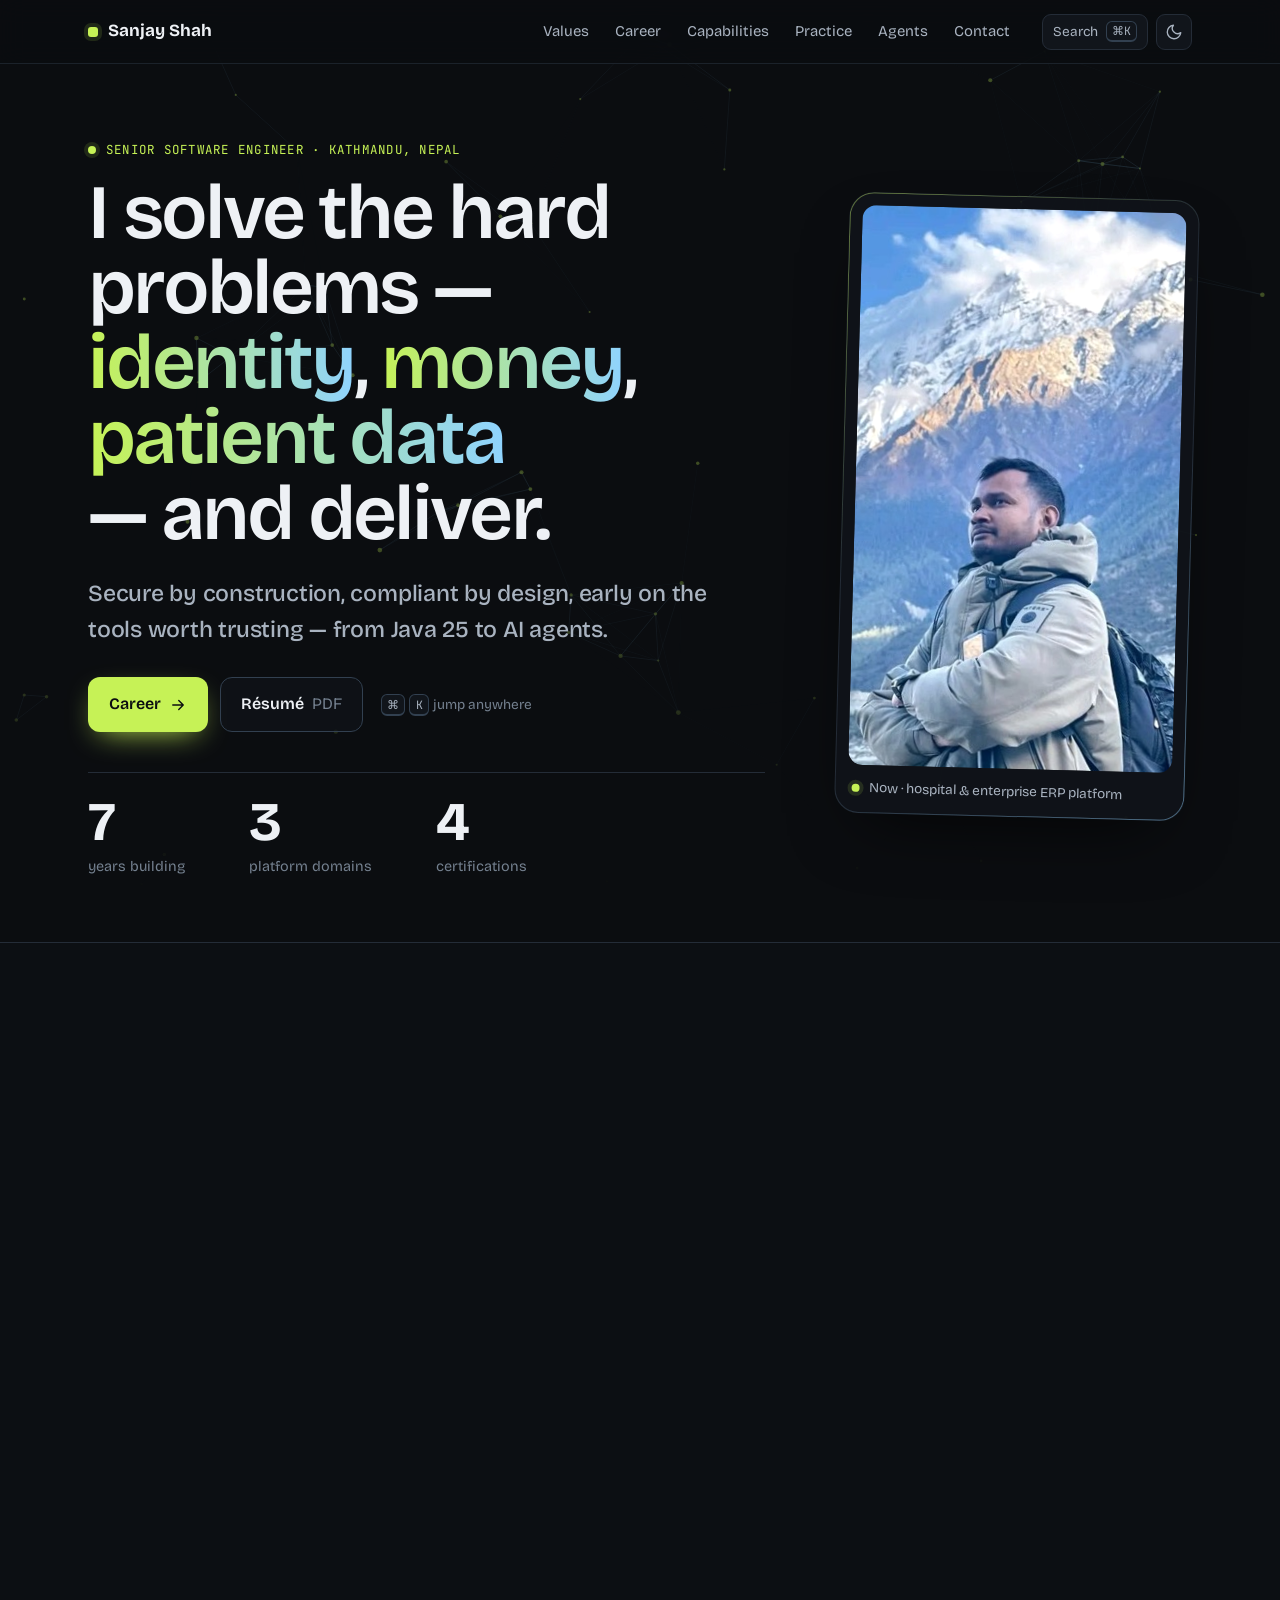
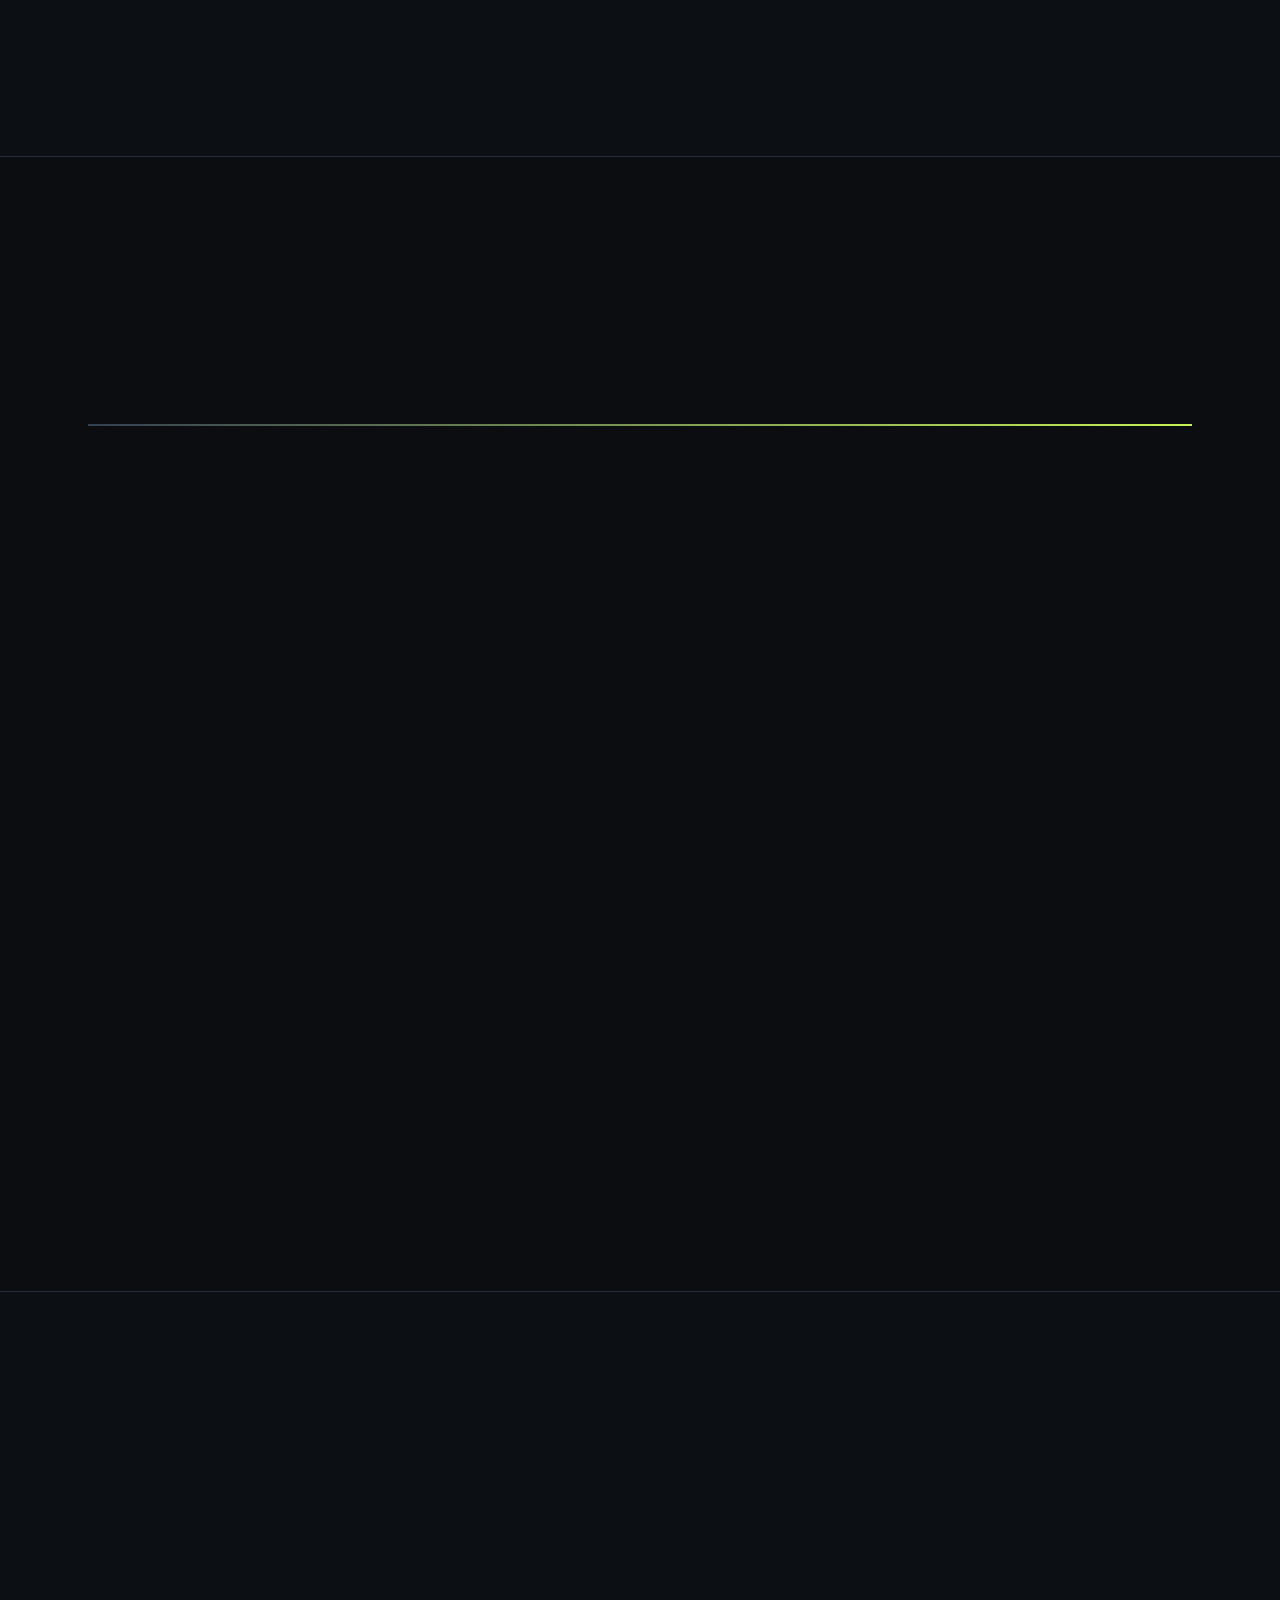
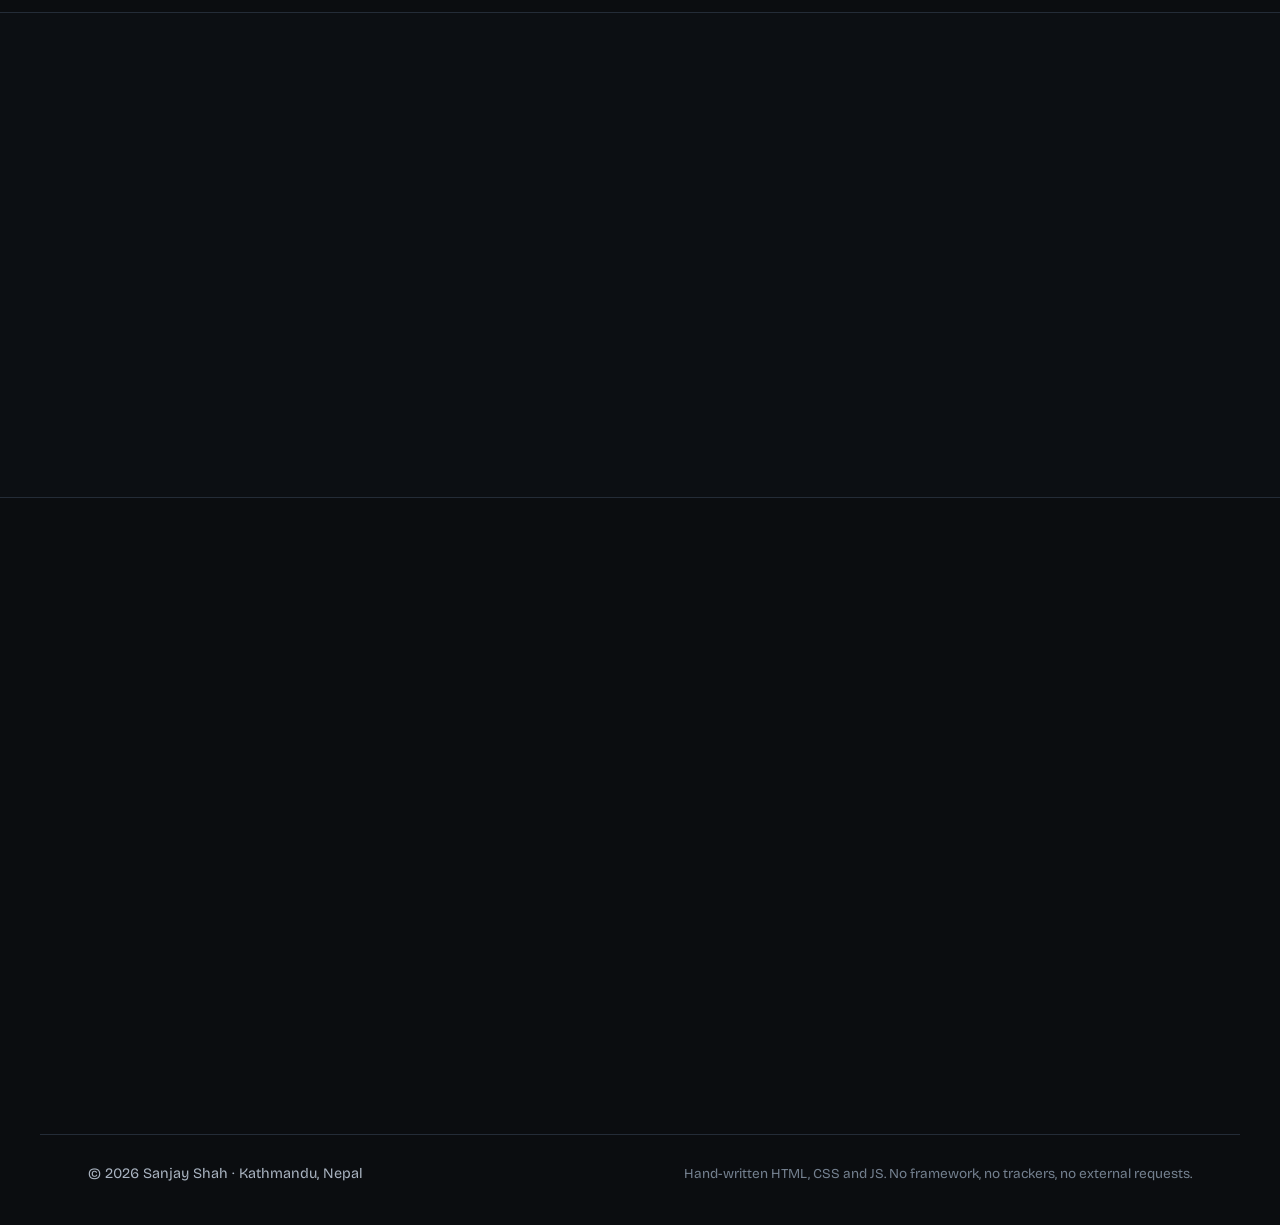
==== commit eea09362: "Round 4: problem-solver positioning, modern-stack strip Hero, values, career, contact, meta/OG and r" ====
--- a/index.html
+++ b/index.html
@@ -8,7 +8,7 @@
   <meta name="theme-color" content="#0b0d10">
 
   <title>Sanjay Shah — Senior Software Engineer</title>
-  <meta name="description" content="Senior Software Engineer in Kathmandu. Seven years building backend platforms where identity, money and patient data have to be right: multi-tenant ERP on Java, Kafka and PostgreSQL; identity and access management (OIDC, SAML, SCIM, Okta, Keycloak); GitOps delivery with a shift-left AppSec pipeline.">
+  <meta name="description" content="Senior Software Engineer in Kathmandu who solves hard platform problems and delivers — securely, compliantly, built to last. Seven years across multi-tenant ERP (Java 25, Kafka, PostgreSQL), identity and access management (OIDC, SAML, SCIM, Okta, Keycloak), GitOps and shift-left AppSec, early on modern tools from virtual threads to AI coding agents.">
   <meta name="author" content="Sanjay Shah">
   <link rel="canonical" href="https://sanjayshah.com.np/">
   <link rel="icon" href="assets/favicon.ico" sizes="any">
@@ -16,13 +16,13 @@
 
   <meta property="og:type" content="profile">
   <meta property="og:title" content="Sanjay Shah — Senior Software Engineer">
-  <meta property="og:description" content="Backend platforms where identity, money and patient data have to be right. Multi-tenant ERP, IAM, GitOps delivery, shift-left AppSec.">
+  <meta property="og:description" content="Senior engineer who solves the hard problems and delivers — secure by construction, compliant by design, early on the tools worth trusting.">
   <meta property="og:url" content="https://sanjayshah.com.np/">
   <meta property="og:image" content="https://sanjayshah.com.np/assets/profile.jpeg">
   <meta property="og:image:alt" content="Portrait of Sanjay Shah">
   <meta name="twitter:card" content="summary">
   <meta name="twitter:title" content="Sanjay Shah — Senior Software Engineer">
-  <meta name="twitter:description" content="Backend platforms where identity, money and patient data have to be right.">
+  <meta name="twitter:description" content="Solves the hard problems and delivers — secure, compliant, built to last.">
   <meta name="twitter:image" content="https://sanjayshah.com.np/assets/profile.jpeg">
 
   <script type="application/ld+json">
@@ -110,8 +110,8 @@
       <div class="hero-grid">
         <div class="hero-text">
           <p class="eyebrow"><span class="dot" aria-hidden="true"></span>Senior Software Engineer · Kathmandu, Nepal</p>
-          <h1 id="hero-title">I build backend platforms where <em>identity</em>, <em>money</em> and <em>patient data</em> have to be right.</h1>
-          <p class="lead">Seven years. Three domains. One standard.</p>
+          <h1 id="hero-title">I solve the hard problems — <em>identity</em>, <em>money</em>, <em>patient data</em> — and deliver.</h1>
+          <p class="lead">Secure by construction, compliant by design, early on the tools worth trusting — from Java 25 to AI agents.</p>
           <div class="actions">
             <a class="btn btn-primary" href="#career">Career <svg width="18" height="18" aria-hidden="true"><use href="#i-arrow"/></svg></a>
             <a class="btn btn-ghost" href="assets/resume.pdf">Résumé <span class="muted">PDF</span></a>
@@ -139,10 +139,10 @@
         <h2 id="values-title">Four things, in this order.</h2>
       </header>
       <ol class="values">
-        <li class="reveal"><svg class="vicon" width="40" height="40" aria-hidden="true"><use href="#i-target"/></svg><span class="step">01</span><h3>Deliver the solution</h3><p>Working, verified outcomes — not just code that compiles.</p></li>
+        <li class="reveal"><svg class="vicon" width="40" height="40" aria-hidden="true"><use href="#i-target"/></svg><span class="step">01</span><h3>Deliver the solution</h3><p>Own the problem end to end; ship working, verified outcomes.</p></li>
         <li class="reveal"><svg class="vicon" width="40" height="40" aria-hidden="true"><use href="#i-shield"/></svg><span class="step">02</span><h3>Security</h3><p>Secure by construction, enforced in the pipeline and the database.</p></li>
         <li class="reveal"><svg class="vicon" width="40" height="40" aria-hidden="true"><use href="#i-scale"/></svg><span class="step">03</span><h3>Compliance</h3><p>Regulation as an input: versioned thresholds, tamper-evident audit trails.</p></li>
-        <li class="reveal"><svg class="vicon" width="40" height="40" aria-hidden="true"><use href="#i-infinity"/></svg><span class="step">04</span><h3>Future-proof</h3><p>Built to survive replay, retry and the next extraction.</p></li>
+        <li class="reveal"><svg class="vicon" width="40" height="40" aria-hidden="true"><use href="#i-infinity"/></svg><span class="step">04</span><h3>Future-proof</h3><p>Adopt the newest tools early but deliberately: Java 25, virtual threads, GitOps, AI agents, shift-left security.</p></li>
       </ol>
       <ul class="principles reveal" aria-label="Principles">
         <li>Tenant isolation fails closed.</li>
@@ -150,6 +150,20 @@
         <li>Idempotent by constraint, absolute on the wire.</li>
         <li>A convention becomes a rule in the same change.</li>
       </ul>
+      <div class="current reveal" aria-labelledby="current-title">
+        <p class="current-label" id="current-title"><svg width="18" height="18" aria-hidden="true"><use href="#i-spark"/></svg>Always current</p>
+        <ul class="current-list">
+          <li><b>Java 25</b><span>virtual threads</span></li>
+          <li><b>Spring Boot 4</b><span>Hibernate / JPA</span></li>
+          <li><b>Kafka</b><span>transactional outbox</span></li>
+          <li><b>Kubernetes</b><span>Helm · Argo CD</span></li>
+          <li><b>Terraform</b><span>infra as code</span></li>
+          <li><b>Playwright</b><span>E2E on every form</span></li>
+          <li><b>Semgrep · Trivy</b><span>shift-left AppSec</span></li>
+          <li><b>Claude Code</b><span>MCP servers</span></li>
+          <li><b>Multi-agent</b><span>audits &amp; fan-out</span></li>
+        </ul>
+      </div>
     </section>
 
     <!-- ============ CAREER ============ -->
@@ -163,27 +177,35 @@
           <p class="period"><time datetime="2019-08">2019</time> — <time datetime="2022-02">2022</time></p>
           <h3>Full Stack Developer</h3>
           <p class="domain">Multi-tenant education SaaS ERP</p>
-          <p class="summary">HR &amp; payroll, CRM, CMS and online exams on one tenant-isolated platform.</p>
+          <p class="summary"><span class="lbl">Problem</span>Institutions needed HR, CRM, CMS and exams on one platform — no per-customer forks.</p>
+          <p class="summary"><span class="lbl">Delivered</span>Tenant-isolated modules and a stronger multi-tenancy foundation; CRM rebuilt ~25% faster.</p>
           <ul class="points">
-            <li>Led the CRM re-architecture — hot paths ~25% faster.</li>
+            <li>Led the CRM re-architecture on React, Spring Boot and PostgreSQL.</li>
             <li>Monolith → modular Maven/Gradle build, Dockerised on AWS EC2.</li>
-            <li>Multi-tenancy redesign that made onboarding routine.</li>
           </ul>
+          <details class="more">
+            <summary>More</summary>
+            <ul class="points">
+              <li>Multi-tenancy redesign that made onboarding an institution routine.</li>
+              <li>HR &amp; payroll, CRM, CMS and online examination modules end to end.</li>
+            </ul>
+          </details>
           <p class="pills"><span>Java</span><span>Spring Boot</span><span>React</span><span>PostgreSQL</span><span>Docker</span></p>
         </li>
         <li class="role reveal" id="role-iam">
           <p class="period"><time datetime="2022-08">2022</time> — <time datetime="2025-11">2025</time></p>
           <h3>Senior Software Engineer</h3>
           <p class="domain">Identity &amp; access management · enterprise clients, US &amp; Europe</p>
-          <p class="summary">Lead developer making dozens of apps and several identity providers behave as one.</p>
+          <p class="summary"><span class="lbl">Problem</span>Enterprise clients had dozens of apps and several identity providers that didn't agree.</p>
+          <p class="summary"><span class="lbl">Delivered</span>Federated SSO, SCIM provisioning and an audited Keycloak → Okta migration, with static analysis in CI.</p>
           <ul class="points">
-            <li>Custom SCIM 2.0 connectors and a bulk migration tool: Keycloak → Okta, auditable.</li>
+            <li>Custom SCIM 2.0 connectors and a bulk migration tool — secure, auditable, no onboarding delay.</li>
             <li>Federation and SSO on OIDC, SAML and OAuth 2.0 with Okta, Auth0 and Spring Boot.</li>
-            <li>Modernised legacy connectors; put Checkmarx static analysis in the pipeline.</li>
           </ul>
           <details class="more">
             <summary>More</summary>
             <ul class="points">
+              <li>Modernised legacy connectors; put Checkmarx static analysis in the pipeline.</li>
               <li>Built an internal pre-sales estimation tool (Spring Boot, React).</li>
               <li>Three Okta certifications; mentored engineers on identity standards.</li>
             </ul>
@@ -194,15 +216,16 @@
           <p class="period"><time datetime="2025-11">2025</time> — now <span class="tag now">current</span></p>
           <h3>Senior Software Engineer</h3>
           <p class="domain">Multi-tenant hospital &amp; enterprise ERP platform</p>
-          <p class="summary">Platform standards and the hardest cross-cutting pieces of a monolith being carved into domain services.</p>
+          <p class="summary"><span class="lbl">Problem</span>A monolith holding patient, payroll and finance data had to become services — without a single leak.</p>
+          <p class="summary"><span class="lbl">Delivered</span>The extraction standard, tenant isolation that fails closed, and a security pipeline every service inherits.</p>
           <ul class="points">
-            <li>Service-extraction standard: own database, tenant that fails closed, idempotent consumers, dead-letter over delay-topic retries.</li>
-            <li>Tenant isolation in depth: PostgreSQL row-level security, two-role model, 404-not-403 on cross-tenant loads.</li>
-            <li>Shift-left AppSec every service inherits — Semgrep custom rules, Trivy, gitleaks, Checkov, Cosign — shipped by GitOps with Argo CD.</li>
+            <li>Service-extraction standard: own database, explicit tenant, idempotent consumers, dead-letter over delay-topic retries.</li>
+            <li>PostgreSQL row-level security with a two-role model; 404-not-403 on cross-tenant loads.</li>
           </ul>
           <details class="more">
             <summary>More</summary>
             <ul class="points">
+              <li>Shift-left AppSec every service inherits — Semgrep custom rules, Trivy, gitleaks, Checkov, Cosign — shipped by GitOps with Argo CD.</li>
               <li>Transactional outbox → Kafka → idempotent projections; absolute values on the wire.</li>
               <li>Field-level encryption, PHI access logging, hash-chained financial audit trail.</li>
               <li>Regulatory engines: versioned statutory thresholds, national health reporting (DHIS2), tax e-invoicing, insurance claims.</li>
@@ -234,37 +257,37 @@
         <article class="cell cell-wide reveal">
           <svg class="cicon" width="28" height="28" aria-hidden="true"><use href="#i-server"/></svg>
           <h3>Backend &amp; JVM</h3>
-          <p class="pills"><span class="core">Java 25</span><span class="core">Spring Boot</span><span class="core">Hibernate / JPA</span><span class="core">Virtual threads</span><span class="core">Gradle</span><span>Spring Security</span><span>MapStruct</span><span>Maven</span><span>Node / TypeScript</span></p>
+          <p class="pills"><span class="core">Java 25</span><span class="core">Spring Boot 4</span><span class="core">Hibernate / JPA</span><span class="core">Virtual threads</span><span class="core">Gradle</span><span>Spring Security</span></p>
         </article>
         <article class="cell reveal">
           <svg class="cicon" width="28" height="28" aria-hidden="true"><use href="#i-db"/></svg>
           <h3>Data &amp; messaging</h3>
-          <p class="pills"><span class="core">PostgreSQL</span><span class="core">Row-level security</span><span class="core">Flyway</span><span class="core">Kafka</span><span class="core">Outbox</span><span>Redis</span><span>Testcontainers</span><span>MySQL</span><span>MongoDB</span></p>
+          <p class="pills"><span class="core">PostgreSQL</span><span class="core">Row-level security</span><span class="core">Flyway</span><span class="core">Kafka</span><span class="core">Outbox</span><span>Redis</span></p>
         </article>
         <article class="cell reveal">
           <svg class="cicon" width="28" height="28" aria-hidden="true"><use href="#i-key"/></svg>
           <h3>Identity &amp; security</h3>
-          <p class="pills"><span class="core">OAuth 2.0</span><span class="core">OIDC</span><span class="core">JWT</span><span class="core">Keycloak</span><span>SAML 2.0</span><span>SCIM 2.0</span><span>Okta</span><span>Auth0</span><span>LDAP</span></p>
+          <p class="pills"><span class="core">OAuth 2.0</span><span class="core">OIDC</span><span class="core">Keycloak</span><span>SAML 2.0</span><span>SCIM 2.0</span><span>Okta</span></p>
         </article>
         <article class="cell cell-wide reveal">
           <svg class="cicon" width="28" height="28" aria-hidden="true"><use href="#i-cloud"/></svg>
           <h3>Cloud &amp; GitOps</h3>
-          <p class="pills"><span class="core">GitHub Actions</span><span class="core">Docker</span><span class="core">Helm</span><span class="core">Argo CD</span><span class="core">k3s</span><span class="core">Terraform</span><span>AWS RDS · ECR · S3 · CloudFront</span><span>Traefik</span><span>cert-manager</span><span>Prometheus</span></p>
+          <p class="pills"><span class="core">GitHub Actions</span><span class="core">Docker</span><span class="core">Helm</span><span class="core">Argo CD</span><span class="core">k3s</span><span class="core">Terraform</span><span>AWS</span></p>
         </article>
         <article class="cell reveal">
           <svg class="cicon" width="28" height="28" aria-hidden="true"><use href="#i-bug"/></svg>
           <h3>Quality &amp; AppSec</h3>
-          <p class="pills"><span class="core">Playwright</span><span class="core">JUnit 5</span><span class="core">ArchUnit</span><span class="core">Semgrep</span><span class="core">Trivy</span><span class="core">gitleaks</span><span>Checkov</span><span>Cosign</span><span>ZAP</span><span>Checkmarx</span></p>
+          <p class="pills"><span class="core">Playwright</span><span class="core">JUnit 5</span><span class="core">ArchUnit</span><span class="core">Semgrep</span><span class="core">Trivy</span><span>Cosign</span></p>
         </article>
         <article class="cell reveal">
           <svg class="cicon" width="28" height="28" aria-hidden="true"><use href="#i-layout"/></svg>
           <h3>Frontend</h3>
-          <p class="pills"><span class="core">Thymeleaf</span><span class="core">Tailwind</span><span class="core">HTMX</span><span class="core">Alpine.js</span><span>React</span><span>TypeScript</span><span>Bootstrap</span><span>WCAG AA</span></p>
+          <p class="pills"><span class="core">Thymeleaf</span><span class="core">Tailwind</span><span class="core">HTMX</span><span class="core">Alpine.js</span><span>React</span><span>TypeScript</span></p>
         </article>
         <article class="cell cell-full reveal">
           <svg class="cicon" width="28" height="28" aria-hidden="true"><use href="#i-spark"/></svg>
           <h3>AI-assisted engineering</h3>
-          <p class="pills"><span class="core">Claude Code</span><span class="core">Agent rule files</span><span class="core">Multi-agent audits</span><span>MCP servers</span><span>Custom skills</span><span>Token discipline</span><span>Live-browser verification</span></p>
+          <p class="pills"><span class="core">Claude Code</span><span class="core">MCP servers</span><span class="core">Agent rule files</span><span class="core">Multi-agent audits</span><span>Custom skills</span><span>Live-browser verification</span></p>
         </article>
       </div>
     </section>
@@ -368,7 +391,7 @@
       <div class="contact-grid reveal">
         <div>
           <p class="eyebrow">Contact</p>
-          <h2 id="contact-title">Let's talk about systems that have to be right.</h2>
+          <h2 id="contact-title">Have a hard problem that has to ship right? Let's talk.</h2>
           <ul class="contact-list">
             <li><svg width="18" height="18" aria-hidden="true"><use href="#i-mail"/></svg><a href="mailto:messanjayshah@gmail.com">messanjayshah@gmail.com</a></li>
             <li><svg width="18" height="18" aria-hidden="true"><use href="#i-phone"/></svg><a href="tel:+9779863274892">+977 986 327 4892</a></li>
--- a/css/site.css
+++ b/css/site.css
@@ -125,11 +125,19 @@
 .principles { list-style: none; margin-top: 22px; display: grid; grid-template-columns: repeat(4, 1fr); gap: 0; border-top: 1px solid var(--line); }
 .principles li { padding: 18px 20px 0 0; font-weight: 600; font-size: 1.02rem; letter-spacing: -0.01em; position: relative; }
 .principles li::before { content: "—"; color: var(--accent); margin-right: 10px; }
+.current { margin-top: 26px; padding: 16px 20px; border-radius: var(--r); border: 1px solid var(--accent-line); background: color-mix(in srgb, var(--bg-2) 85%, transparent); display: grid; grid-template-columns: auto 1fr; gap: 18px; align-items: center; }
+.current-label { display: inline-flex; align-items: center; gap: 8px; font-family: var(--font-mono); font-size: 0.74rem; letter-spacing: 0.1em; text-transform: uppercase; color: var(--accent); white-space: nowrap; }
+.current-list { list-style: none; display: flex; flex-wrap: wrap; gap: 8px 10px; }
+.current-list li { display: grid; gap: 1px; padding: 8px 12px; border-radius: 10px; background: var(--bg-3); border: 1px solid var(--line); transition: border-color 0.2s ease, transform 0.2s ease; }
+.current-list li:hover { border-color: var(--accent-line); transform: translateY(-2px); }
+.current-list b { font-size: 0.9rem; font-weight: 650; letter-spacing: -0.01em; }
+.current-list span { font-family: var(--font-mono); font-size: 0.66rem; color: var(--fg-3); }
+@media (max-width: 760px) { .current { grid-template-columns: 1fr; gap: 12px; } }
 @media (max-width: 960px) { .values, .principles { grid-template-columns: 1fr 1fr; } }
 @media (max-width: 560px) { .values, .principles { grid-template-columns: 1fr; } }
 
 /* ---------- career timeline ---------- */
-.timeline { list-style: none; display: grid; grid-template-columns: repeat(3, 1fr); gap: 16px; position: relative; padding-top: 30px; }
+.timeline { list-style: none; display: grid; grid-template-columns: repeat(3, 1fr); grid-auto-rows: 1fr; gap: 16px; position: relative; padding-top: 30px; }
 .timeline::before { content: ""; position: absolute; left: var(--gutter); right: var(--gutter); top: 8px; height: 2px; background: linear-gradient(90deg, var(--line-2), var(--accent)); }
 .role { position: relative; padding: 22px 22px 20px; border-radius: var(--r); border: 1px solid var(--line); background: color-mix(in srgb, var(--bg-2) 80%, transparent); display: flex; flex-direction: column; gap: 10px; transition: border-color 0.25s ease, transform 0.25s ease; }
 .role::before { content: ""; position: absolute; top: -34px; left: 24px; width: 14px; height: 14px; border-radius: 50%; background: var(--bg); border: 2px solid var(--fg-3); }
@@ -141,7 +149,8 @@
 .tag.now { border-color: var(--accent-line); color: var(--accent); background: var(--accent-soft); }
 .role h3 { font-size: 1.45rem; }
 .domain { color: var(--fg-2); font-size: 0.95rem; }
-.summary { font-size: 1rem; color: var(--fg); margin-top: 4px; }
+.summary { font-size: 0.95rem; color: var(--fg); margin-top: 2px; }
+.lbl { display: block; font-family: var(--font-mono); font-size: 0.68rem; letter-spacing: 0.1em; text-transform: uppercase; color: var(--accent); margin-bottom: 2px; }
 .points { list-style: none; display: grid; gap: 8px; margin-top: 6px; }
 .points li { position: relative; padding-left: 18px; color: var(--fg-2); font-size: 0.93rem; line-height: 1.5; }
 .points li::before { content: ""; position: absolute; left: 0; top: 0.65em; width: 9px; height: 2px; background: var(--accent); }
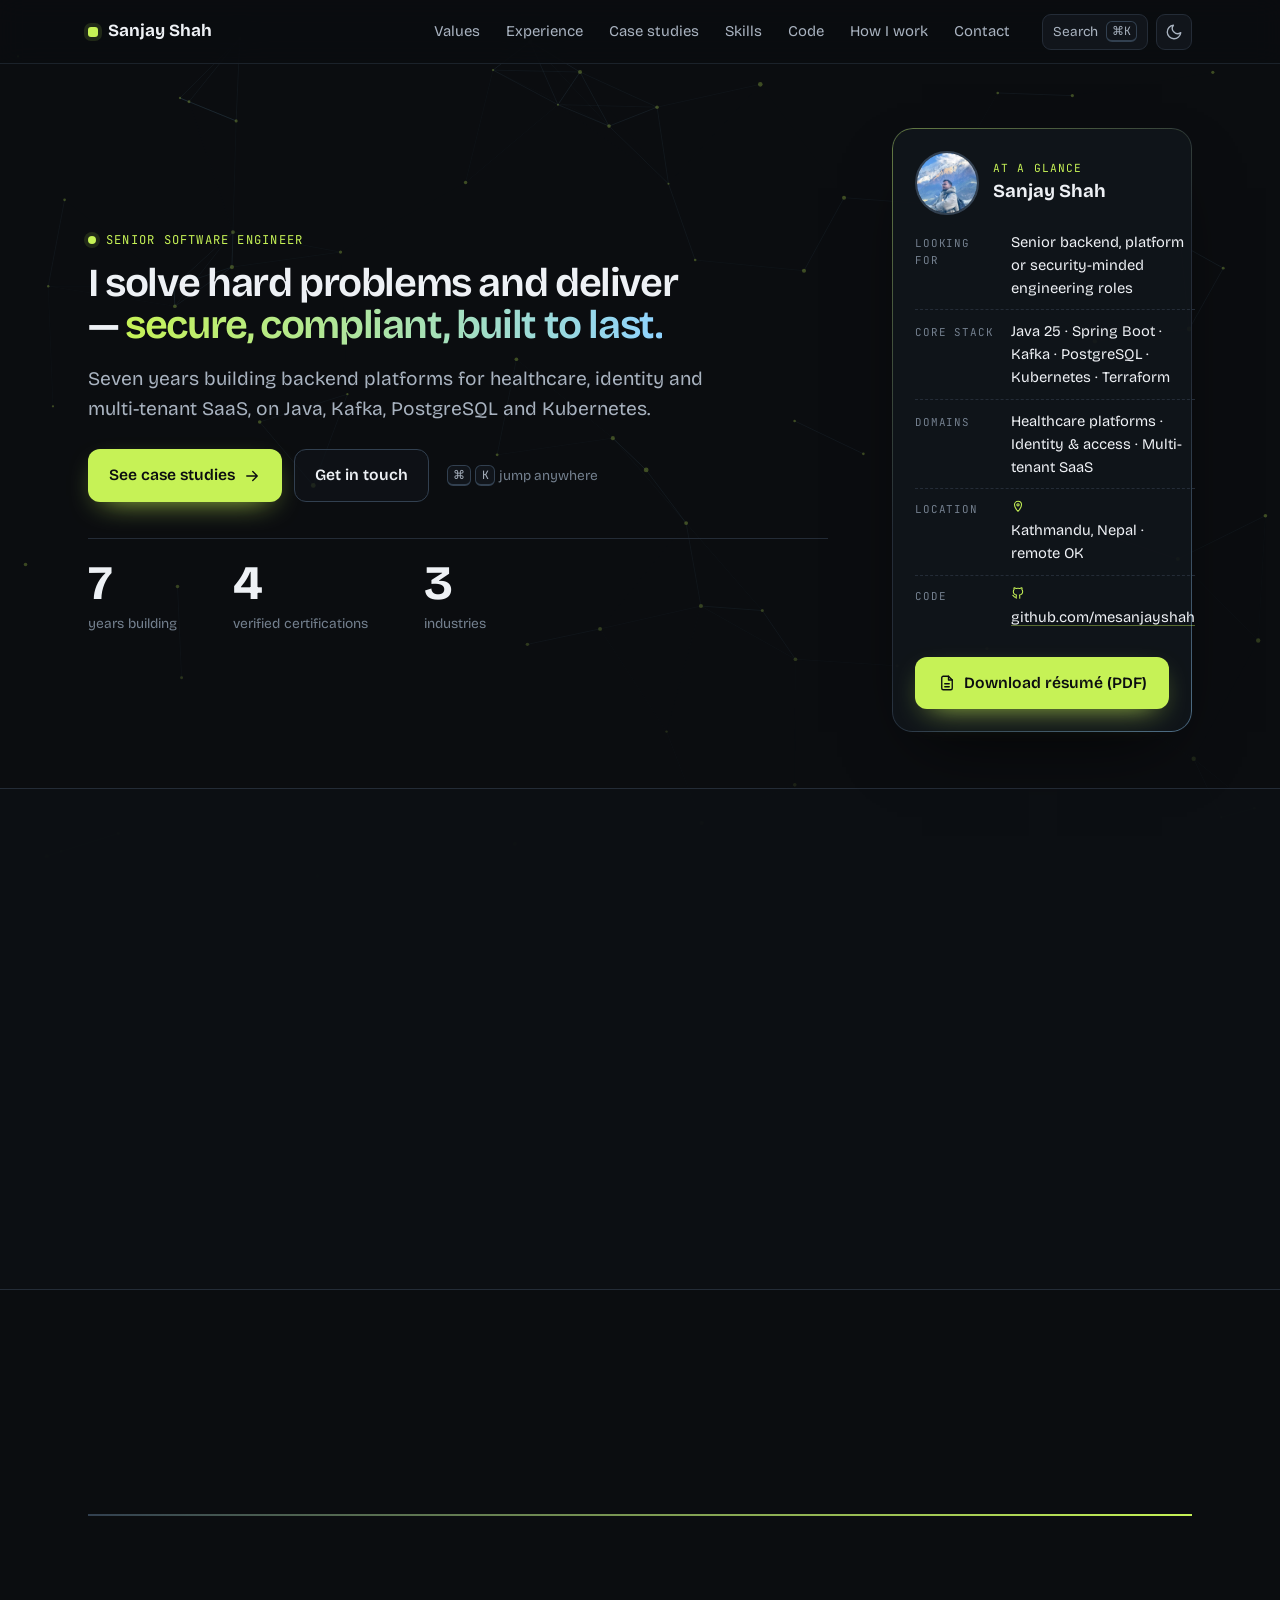
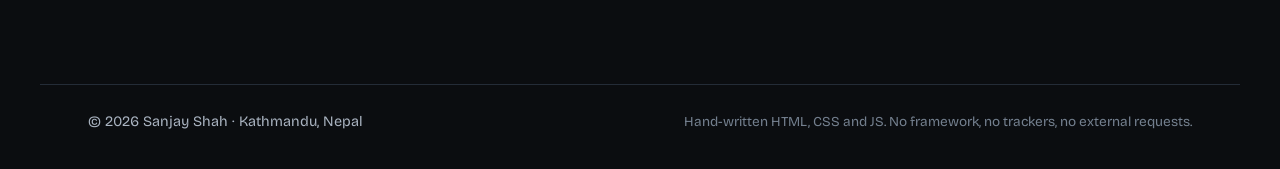
==== commit 5b3eb159: "Round 5: proof, plain language, graphics Two-line hero, at-a-glance card, plain section names. Curre" ====
--- a/index.html
+++ b/index.html
@@ -8,7 +8,7 @@
   <meta name="theme-color" content="#0b0d10">
 
   <title>Sanjay Shah — Senior Software Engineer</title>
-  <meta name="description" content="Senior Software Engineer in Kathmandu who solves hard platform problems and delivers — securely, compliantly, built to last. Seven years across multi-tenant ERP (Java 25, Kafka, PostgreSQL), identity and access management (OIDC, SAML, SCIM, Okta, Keycloak), GitOps and shift-left AppSec, early on modern tools from virtual threads to AI coding agents.">
+  <meta name="description" content="Sanjay Shah, Senior Software Engineer in Kathmandu (remote-friendly). Solves hard backend problems and delivers — secure, compliant, built to last. Seven years across healthcare platforms, identity and access management, and multi-tenant SaaS on Java, Spring Boot, Kafka, PostgreSQL and Kubernetes.">
   <meta name="author" content="Sanjay Shah">
   <link rel="canonical" href="https://sanjayshah.com.np/">
   <link rel="icon" href="assets/favicon.ico" sizes="any">
@@ -16,13 +16,13 @@
 
   <meta property="og:type" content="profile">
   <meta property="og:title" content="Sanjay Shah — Senior Software Engineer">
-  <meta property="og:description" content="Senior engineer who solves the hard problems and delivers — secure by construction, compliant by design, early on the tools worth trusting.">
+  <meta property="og:description" content="Solves hard problems and delivers — secure, compliant, built to last. Healthcare platforms, identity and access management, multi-tenant SaaS.">
   <meta property="og:url" content="https://sanjayshah.com.np/">
   <meta property="og:image" content="https://sanjayshah.com.np/assets/profile.jpeg">
   <meta property="og:image:alt" content="Portrait of Sanjay Shah">
   <meta name="twitter:card" content="summary">
   <meta name="twitter:title" content="Sanjay Shah — Senior Software Engineer">
-  <meta name="twitter:description" content="Solves the hard problems and delivers — secure, compliant, built to last.">
+  <meta name="twitter:description" content="Solves hard problems and delivers — secure, compliant, built to last.">
   <meta name="twitter:image" content="https://sanjayshah.com.np/assets/profile.jpeg">
 
   <script type="application/ld+json">
@@ -54,15 +54,11 @@
     <symbol id="i-target" viewBox="0 0 24 24"><circle cx="12" cy="12" r="9"/><circle cx="12" cy="12" r="4.5"/><path d="M12 2v3M12 19v3M2 12h3M19 12h3"/></symbol>
     <symbol id="i-shield" viewBox="0 0 24 24"><path d="M12 3l7 3v5c0 5-3.5 8.5-7 10-3.5-1.5-7-5-7-10V6z"/><path d="M9 12l2 2 4-4"/></symbol>
     <symbol id="i-scale" viewBox="0 0 24 24"><path d="M12 3v18M5 21h14M4 7h16"/><path d="M7 7l-3 7a3 3 0 0 0 6 0zM17 7l-3 7a3 3 0 0 0 6 0z"/></symbol>
-    <symbol id="i-infinity" viewBox="0 0 24 24"><path d="M12 12c-2-3-3.5-4.5-6-4.5a4.5 4.5 0 0 0 0 9c2.5 0 4-1.5 6-4.5s3.5-4.5 6-4.5a4.5 4.5 0 0 1 0 9c-2.5 0-4-1.5-6-4.5z"/></symbol>
-    <symbol id="i-server" viewBox="0 0 24 24"><rect x="3" y="4" width="18" height="7" rx="2"/><rect x="3" y="13" width="18" height="7" rx="2"/><path d="M7 7.5h.01M7 16.5h.01"/></symbol>
-    <symbol id="i-db" viewBox="0 0 24 24"><ellipse cx="12" cy="6" rx="8" ry="3"/><path d="M4 6v12c0 1.7 3.6 3 8 3s8-1.3 8-3V6"/><path d="M4 12c0 1.7 3.6 3 8 3s8-1.3 8-3"/></symbol>
+    <symbol id="i-rocket" viewBox="0 0 24 24"><path d="M5 15c-1.5 1.5-2 5-2 5s3.5-.5 5-2"/><path d="M9 15l-1-1 3-6c2-4 6-5 9-5 0 3-1 7-5 9l-6 3z"/><circle cx="14.5" cy="9.5" r="1.5"/></symbol>
+    <symbol id="i-school" viewBox="0 0 24 24"><path d="M3 9l9-4 9 4-9 4z"/><path d="M7 11v4c0 1.5 2.5 3 5 3s5-1.5 5-3v-4M21 9v6"/></symbol>
     <symbol id="i-key" viewBox="0 0 24 24"><circle cx="8" cy="15" r="4"/><path d="M11 12l9-9M15 8l3 3M18 5l2 2"/></symbol>
-    <symbol id="i-cloud" viewBox="0 0 24 24"><path d="M7 18a4 4 0 0 1-.5-8A6 6 0 0 1 18 9a4.5 4.5 0 0 1-.5 9z"/></symbol>
+    <symbol id="i-hospital" viewBox="0 0 24 24"><rect x="4" y="3" width="16" height="18" rx="2"/><path d="M12 8v6M9 11h6M9 21v-4h6v4"/></symbol>
     <symbol id="i-check" viewBox="0 0 24 24"><path d="M4 12l5 5L20 6"/></symbol>
-    <symbol id="i-layout" viewBox="0 0 24 24"><rect x="3" y="4" width="18" height="16" rx="2"/><path d="M3 10h18M9 10v10"/></symbol>
-    <symbol id="i-spark" viewBox="0 0 24 24"><path d="M12 3l2.2 5.8L20 11l-5.8 2.2L12 19l-2.2-5.8L4 11l5.8-2.2z"/><path d="M19 3v4M17 5h4M5 17v4M3 19h4"/></symbol>
-    <symbol id="i-bug" viewBox="0 0 24 24"><rect x="8" y="7" width="8" height="12" rx="4"/><path d="M9 4l1.5 2M15 4l-1.5 2M3 11h5M16 11h5M4 19l4-2M20 19l-4-2M12 7v12"/></symbol>
     <symbol id="i-arrow" viewBox="0 0 24 24"><path d="M5 12h14M13 6l6 6-6 6"/></symbol>
     <symbol id="i-mail" viewBox="0 0 24 24"><rect x="3" y="5" width="18" height="14" rx="2"/><path d="M3 7l9 6 9-6"/></symbol>
     <symbol id="i-phone" viewBox="0 0 24 24"><path d="M5 4h4l2 5-2.5 1.5a11 11 0 0 0 5 5L15 13l5 2v4a2 2 0 0 1-2 2A16 16 0 0 1 3 6a2 2 0 0 1 2-2"/></symbol>
@@ -72,11 +68,16 @@
     <symbol id="i-file" viewBox="0 0 24 24"><path d="M14 3H7a2 2 0 0 0-2 2v14a2 2 0 0 0 2 2h10a2 2 0 0 0 2-2V8z"/><path d="M14 3v5h5M9 13h6M9 17h6"/></symbol>
     <symbol id="i-sun" viewBox="0 0 24 24"><circle cx="12" cy="12" r="4"/><path d="M12 2v2M12 20v2M4.93 4.93l1.41 1.41M17.66 17.66l1.41 1.41M2 12h2M20 12h2M4.93 19.07l1.41-1.41M17.66 6.34l1.41-1.41"/></symbol>
     <symbol id="i-moon" viewBox="0 0 24 24"><path d="M21 12.79A9 9 0 1 1 11.21 3 7 7 0 0 0 21 12.79z"/></symbol>
-    <symbol id="i-git" viewBox="0 0 24 24"><circle cx="6" cy="6" r="2.5"/><circle cx="6" cy="18" r="2.5"/><circle cx="18" cy="8" r="2.5"/><path d="M6 8.5v7M18 10.5a6 6 0 0 1-6 5.5H8.5"/></symbol>
-    <symbol id="i-lock" viewBox="0 0 24 24"><rect x="5" y="11" width="14" height="10" rx="2"/><path d="M8 11V7a4 4 0 0 1 8 0v4"/></symbol>
-    <symbol id="i-box" viewBox="0 0 24 24"><path d="M12 3l8 4.5v9L12 21l-8-4.5v-9z"/><path d="M12 12l8-4.5M12 12v9M12 12L4 7.5"/></symbol>
-    <symbol id="i-rocket" viewBox="0 0 24 24"><path d="M5 15c-1.5 1.5-2 5-2 5s3.5-.5 5-2"/><path d="M9 15l-1-1 3-6c2-4 6-5 9-5 0 3-1 7-5 9l-6 3z"/><circle cx="14.5" cy="9.5" r="1.5"/></symbol>
+    <symbol id="i-search" viewBox="0 0 24 24"><circle cx="11" cy="11" r="6"/><path d="M20 20l-4.5-4.5"/></symbol>
+    <symbol id="i-pen" viewBox="0 0 24 24"><path d="M4 20l4-1 10-10-3-3L5 16z"/><path d="M13 7l3 3"/></symbol>
+    <symbol id="i-code" viewBox="0 0 24 24"><path d="M8 7l-5 5 5 5M16 7l5 5-5 5M14 4l-4 16"/></symbol>
+    <symbol id="i-flask" viewBox="0 0 24 24"><path d="M9 3h6M10 3v6l-5 9a2 2 0 0 0 2 3h10a2 2 0 0 0 2-3l-5-9V3"/><path d="M7 15h10"/></symbol>
+    <symbol id="i-ship" viewBox="0 0 24 24"><path d="M3 17h18l-2 4H5z"/><path d="M12 3v4M5 13V9h14v4"/><path d="M4 13h16l-1 4H5z"/></symbol>
     <symbol id="i-pulse" viewBox="0 0 24 24"><path d="M3 12h4l2-6 4 12 2-6h6"/></symbol>
+    <symbol id="i-pin" viewBox="0 0 24 24"><path d="M12 21s-6-5.5-6-11a6 6 0 0 1 12 0c0 5.5-6 11-6 11z"/><circle cx="12" cy="10" r="2"/></symbol>
+    <symbol id="i-stack" viewBox="0 0 24 24"><path d="M12 3l9 5-9 5-9-5z"/><path d="M3 13l9 5 9-5M3 17l9 5 9-5"/></symbol>
+    <symbol id="i-grid" viewBox="0 0 24 24"><rect x="3" y="3" width="7" height="7" rx="1.5"/><rect x="14" y="3" width="7" height="7" rx="1.5"/><rect x="3" y="14" width="7" height="7" rx="1.5"/><rect x="14" y="14" width="7" height="7" rx="1.5"/></symbol>
+    <symbol id="i-seal" viewBox="0 0 48 48"><path d="M24 3l5.5 3.2 6.3-.4 2.9 5.7 5.6 3-1 6.3 3.6 5.2-3.6 5.2 1 6.3-5.6 3-2.9 5.7-6.3-.4L24 45l-5.5-3.2-6.3.4-2.9-5.7-5.6-3 1-6.3L1.1 24l3.6-5.2-1-6.3 5.6-3 2.9-5.7 6.3.4z"/><circle cx="24" cy="24" r="12"/><path d="M18 24l4 4 8-8"/></symbol>
   </svg>
 
   <a class="skip-link" href="#main-content">Skip to content</a>
@@ -87,10 +88,11 @@
       <a class="brand" href="#top"><span class="brand-mark" aria-hidden="true"></span>Sanjay Shah</a>
       <ul class="nav-links">
         <li><a href="#values">Values</a></li>
-        <li><a href="#career">Career</a></li>
-        <li><a href="#capabilities">Capabilities</a></li>
-        <li><a href="#practice">Practice</a></li>
-        <li><a href="#agents">Agents</a></li>
+        <li><a href="#experience">Experience</a></li>
+        <li><a href="#cases">Case studies</a></li>
+        <li><a href="#skills">Skills</a></li>
+        <li><a href="#code">Code</a></li>
+        <li><a href="#how">How I work</a></li>
         <li><a href="#contact">Contact</a></li>
       </ul>
       <div class="nav-tools">
@@ -109,26 +111,34 @@
     <section class="hero" id="top" aria-labelledby="hero-title">
       <div class="hero-grid">
         <div class="hero-text">
-          <p class="eyebrow"><span class="dot" aria-hidden="true"></span>Senior Software Engineer · Kathmandu, Nepal</p>
-          <h1 id="hero-title">I solve the hard problems — <em>identity</em>, <em>money</em>, <em>patient data</em> — and deliver.</h1>
-          <p class="lead">Secure by construction, compliant by design, early on the tools worth trusting — from Java 25 to AI agents.</p>
+          <p class="eyebrow"><span class="dot" aria-hidden="true"></span>Senior Software Engineer</p>
+          <h1 id="hero-title">I solve hard problems and deliver — <em>secure, compliant, built to last.</em></h1>
+          <p class="lead">Seven years building backend platforms for healthcare, identity and multi-tenant SaaS, on Java, Kafka, PostgreSQL and Kubernetes.</p>
           <div class="actions">
-            <a class="btn btn-primary" href="#career">Career <svg width="18" height="18" aria-hidden="true"><use href="#i-arrow"/></svg></a>
-            <a class="btn btn-ghost" href="assets/resume.pdf">Résumé <span class="muted">PDF</span></a>
+            <a class="btn btn-primary" href="#cases">See case studies <svg width="18" height="18" aria-hidden="true"><use href="#i-arrow"/></svg></a>
+            <a class="btn btn-ghost" href="#contact">Get in touch</a>
             <span class="hint"><kbd>⌘</kbd><kbd>K</kbd> jump anywhere</span>
           </div>
-          <ul class="bignum" aria-label="At a glance">
+          <ul class="bignum" aria-label="At a glance numbers">
             <li><b>7</b><span>years building</span></li>
-            <li><b>3</b><span>platform domains</span></li>
-            <li><b>4</b><span>certifications</span></li>
+            <li><b>4</b><span>verified certifications</span></li>
+            <li><b>3</b><span>industries</span></li>
           </ul>
         </div>
-        <figure class="hero-card">
-          <img class="portrait" src="assets/profile.jpeg" alt="Portrait of Sanjay Shah" width="560" height="560" fetchpriority="high" decoding="async">
-          <figcaption>
-            <span class="now-pill"><span class="dot" aria-hidden="true"></span>Now · hospital &amp; enterprise ERP platform</span>
-          </figcaption>
-        </figure>
+        <aside class="glance" aria-labelledby="glance-title">
+          <div class="glance-head">
+            <img class="avatar" src="assets/profile.jpeg" alt="Portrait of Sanjay Shah" width="72" height="72" fetchpriority="high" decoding="async">
+            <div><p class="glance-kicker" id="glance-title">At a glance</p><p class="glance-name">Sanjay Shah</p></div>
+          </div>
+          <dl class="glance-list">
+            <div><dt>Looking for</dt><dd>Senior backend, platform or security-minded engineering roles</dd></div>
+            <div><dt>Core stack</dt><dd>Java 25 · Spring Boot · Kafka · PostgreSQL · Kubernetes · Terraform</dd></div>
+            <div><dt>Domains</dt><dd>Healthcare platforms · Identity &amp; access · Multi-tenant SaaS</dd></div>
+            <div><dt>Location</dt><dd><svg width="14" height="14" aria-hidden="true"><use href="#i-pin"/></svg>Kathmandu, Nepal · remote OK</dd></div>
+            <div><dt>Code</dt><dd><svg width="14" height="14" aria-hidden="true"><use href="#i-github"/></svg><a href="https://github.com/mesanjayshah" rel="noopener noreferrer" target="_blank">github.com/mesanjayshah</a></dd></div>
+          </dl>
+          <a class="btn btn-primary btn-block" href="assets/resume.pdf"><svg width="18" height="18" aria-hidden="true"><use href="#i-file"/></svg>Download résumé (PDF)</a>
+        </aside>
       </div>
     </section>
 
@@ -136,254 +146,328 @@
     <section class="section band" id="values" aria-labelledby="values-title">
       <header class="section-head reveal">
         <p class="eyebrow">Values</p>
-        <h2 id="values-title">Four things, in this order.</h2>
+        <h2 id="values-title">Four commitments, in this order.</h2>
       </header>
       <ol class="values">
-        <li class="reveal"><svg class="vicon" width="40" height="40" aria-hidden="true"><use href="#i-target"/></svg><span class="step">01</span><h3>Deliver the solution</h3><p>Own the problem end to end; ship working, verified outcomes.</p></li>
-        <li class="reveal"><svg class="vicon" width="40" height="40" aria-hidden="true"><use href="#i-shield"/></svg><span class="step">02</span><h3>Security</h3><p>Secure by construction, enforced in the pipeline and the database.</p></li>
-        <li class="reveal"><svg class="vicon" width="40" height="40" aria-hidden="true"><use href="#i-scale"/></svg><span class="step">03</span><h3>Compliance</h3><p>Regulation as an input: versioned thresholds, tamper-evident audit trails.</p></li>
-        <li class="reveal"><svg class="vicon" width="40" height="40" aria-hidden="true"><use href="#i-infinity"/></svg><span class="step">04</span><h3>Future-proof</h3><p>Adopt the newest tools early but deliberately: Java 25, virtual threads, GitOps, AI agents, shift-left security.</p></li>
+        <li class="reveal"><svg class="vicon" width="36" height="36" aria-hidden="true"><use href="#i-target"/></svg><span class="step">01</span><h3>Deliver the solution</h3><p>Own the problem end to end and ship a working, verified result — not just code.</p></li>
+        <li class="reveal"><svg class="vicon" width="36" height="36" aria-hidden="true"><use href="#i-shield"/></svg><span class="step">02</span><h3>Security</h3><p>Built in from day one: data isolated per customer, sensitive fields encrypted, every change scanned before it ships.</p></li>
+        <li class="reveal"><svg class="vicon" width="36" height="36" aria-hidden="true"><use href="#i-scale"/></svg><span class="step">03</span><h3>Compliance</h3><p>Regulation treated as a requirement: rules versioned, audit trails tamper-evident, access to health data logged.</p></li>
+        <li class="reveal"><svg class="vicon" width="36" height="36" aria-hidden="true"><use href="#i-rocket"/></svg><span class="step">04</span><h3>Future-proof</h3><p>New tools adopted early but deliberately — Java 25, GitOps, AI coding agents — on designs that survive retries and replays.</p></li>
       </ol>
-      <ul class="principles reveal" aria-label="Principles">
-        <li>Tenant isolation fails closed.</li>
-        <li>Not found — never forbidden.</li>
-        <li>Idempotent by constraint, absolute on the wire.</li>
-        <li>A convention becomes a rule in the same change.</li>
-      </ul>
-      <div class="current reveal" aria-labelledby="current-title">
-        <p class="current-label" id="current-title"><svg width="18" height="18" aria-hidden="true"><use href="#i-spark"/></svg>Always current</p>
-        <ul class="current-list">
-          <li><b>Java 25</b><span>virtual threads</span></li>
-          <li><b>Spring Boot 4</b><span>Hibernate / JPA</span></li>
-          <li><b>Kafka</b><span>transactional outbox</span></li>
-          <li><b>Kubernetes</b><span>Helm · Argo CD</span></li>
-          <li><b>Terraform</b><span>infra as code</span></li>
-          <li><b>Playwright</b><span>E2E on every form</span></li>
-          <li><b>Semgrep · Trivy</b><span>shift-left AppSec</span></li>
-          <li><b>Claude Code</b><span>MCP servers</span></li>
-          <li><b>Multi-agent</b><span>audits &amp; fan-out</span></li>
-        </ul>
-      </div>
-    </section>
-
-    <!-- ============ CAREER ============ -->
-    <section class="section" id="career" aria-labelledby="career-title">
+    </section>
+
+    <!-- ============ EXPERIENCE ============ -->
+    <section class="section" id="experience" aria-labelledby="exp-title">
       <header class="section-head reveal">
-        <p class="eyebrow">Career</p>
-        <h2 id="career-title">Three chapters. Systems other people have to trust.</h2>
+        <p class="eyebrow">Experience</p>
+        <h2 id="exp-title">Three roles, one habit: fix the hard thing properly.</h2>
       </header>
-      <ol class="timeline">
+      <p class="swipe-hint" aria-hidden="true">Swipe →</p>
+      <ol class="timeline carousel" tabindex="0" aria-label="Roles, horizontally scrollable on small screens">
         <li class="role reveal" id="role-edu">
+          <svg class="ricon" width="26" height="26" aria-hidden="true"><use href="#i-school"/></svg>
           <p class="period"><time datetime="2019-08">2019</time> — <time datetime="2022-02">2022</time></p>
           <h3>Full Stack Developer</h3>
-          <p class="domain">Multi-tenant education SaaS ERP</p>
-          <p class="summary"><span class="lbl">Problem</span>Institutions needed HR, CRM, CMS and exams on one platform — no per-customer forks.</p>
-          <p class="summary"><span class="lbl">Delivered</span>Tenant-isolated modules and a stronger multi-tenancy foundation; CRM rebuilt ~25% faster.</p>
-          <ul class="points">
-            <li>Led the CRM re-architecture on React, Spring Boot and PostgreSQL.</li>
-            <li>Monolith → modular Maven/Gradle build, Dockerised on AWS EC2.</li>
-          </ul>
+          <p class="domain">Education software, multi-tenant SaaS</p>
+          <p class="summary"><span class="lbl">Problem</span>Schools needed HR, CRM, content and online exams on one platform without a separate copy per customer.</p>
+          <p class="summary"><span class="lbl">Delivered</span>Tenant-isolated modules on a stronger shared foundation; the rebuilt CRM ran about 25% faster.</p>
           <details class="more">
-            <summary>More</summary>
+            <summary>Details</summary>
             <ul class="points">
-              <li>Multi-tenancy redesign that made onboarding an institution routine.</li>
-              <li>HR &amp; payroll, CRM, CMS and online examination modules end to end.</li>
+              <li>Led the CRM re-architecture on React, Spring Boot and PostgreSQL.</li>
+              <li>Moved a monolith to a modular Maven/Gradle build; containerised it with Docker on AWS EC2.</li>
+              <li>Contributed to the multi-tenancy redesign that made onboarding a new institution routine.</li>
             </ul>
           </details>
-          <p class="pills"><span>Java</span><span>Spring Boot</span><span>React</span><span>PostgreSQL</span><span>Docker</span></p>
         </li>
         <li class="role reveal" id="role-iam">
+          <svg class="ricon" width="26" height="26" aria-hidden="true"><use href="#i-key"/></svg>
           <p class="period"><time datetime="2022-08">2022</time> — <time datetime="2025-11">2025</time></p>
           <h3>Senior Software Engineer</h3>
-          <p class="domain">Identity &amp; access management · enterprise clients, US &amp; Europe</p>
-          <p class="summary"><span class="lbl">Problem</span>Enterprise clients had dozens of apps and several identity providers that didn't agree.</p>
-          <p class="summary"><span class="lbl">Delivered</span>Federated SSO, SCIM provisioning and an audited Keycloak → Okta migration, with static analysis in CI.</p>
-          <ul class="points">
-            <li>Custom SCIM 2.0 connectors and a bulk migration tool — secure, auditable, no onboarding delay.</li>
-            <li>Federation and SSO on OIDC, SAML and OAuth 2.0 with Okta, Auth0 and Spring Boot.</li>
-          </ul>
+          <p class="domain">Identity &amp; access management for enterprise clients, US &amp; Europe</p>
+          <p class="summary"><span class="lbl">Problem</span>Large clients had dozens of applications and several login systems that did not talk to each other.</p>
+          <p class="summary"><span class="lbl">Delivered</span>One single sign-on layer, automated user provisioning, and a migration to a cloud identity provider with no user re-onboarding.</p>
           <details class="more">
-            <summary>More</summary>
+            <summary>Details</summary>
             <ul class="points">
-              <li>Modernised legacy connectors; put Checkmarx static analysis in the pipeline.</li>
-              <li>Built an internal pre-sales estimation tool (Spring Boot, React).</li>
-              <li>Three Okta certifications; mentored engineers on identity standards.</li>
+              <li>Built custom SCIM 2.0 connectors and a bulk migration tool (Keycloak → Okta), fully auditable.</li>
+              <li>Delivered federation and SSO on OIDC, SAML and OAuth 2.0 with Okta, Auth0 and Spring Boot.</li>
+              <li>Modernised legacy connectors and added Checkmarx static analysis to the pipeline.</li>
+              <li>Built an internal pre-sales estimation tool; mentored engineers; earned three Okta certifications.</li>
             </ul>
           </details>
-          <p class="pills"><span>Okta</span><span>Auth0</span><span>Keycloak</span><span>OIDC</span><span>SAML</span><span>SCIM</span></p>
         </li>
-        <li class="role reveal now" id="role-erp">
+        <li class="role reveal now" id="role-health">
+          <svg class="ricon" width="26" height="26" aria-hidden="true"><use href="#i-hospital"/></svg>
           <p class="period"><time datetime="2025-11">2025</time> — now <span class="tag now">current</span></p>
           <h3>Senior Software Engineer</h3>
-          <p class="domain">Multi-tenant hospital &amp; enterprise ERP platform</p>
-          <p class="summary"><span class="lbl">Problem</span>A monolith holding patient, payroll and finance data had to become services — without a single leak.</p>
-          <p class="summary"><span class="lbl">Delivered</span>The extraction standard, tenant isolation that fails closed, and a security pipeline every service inherits.</p>
-          <ul class="points">
-            <li>Service-extraction standard: own database, explicit tenant, idempotent consumers, dead-letter over delay-topic retries.</li>
-            <li>PostgreSQL row-level security with a two-role model; 404-not-403 on cross-tenant loads.</li>
-          </ul>
+          <p class="domain">Healthcare software</p>
+          <p class="summary"><span class="lbl">Problem</span>Healthcare systems must stay reliable while protecting sensitive patient information.</p>
+          <p class="summary"><span class="lbl">Delivered</span>Java and Spring services built with secure-coding and data-protection practices, verified before they ship.</p>
           <details class="more">
-            <summary>More</summary>
+            <summary>Details</summary>
             <ul class="points">
-              <li>Shift-left AppSec every service inherits — Semgrep custom rules, Trivy, gitleaks, Checkov, Cosign — shipped by GitOps with Argo CD.</li>
-              <li>Transactional outbox → Kafka → idempotent projections; absolute values on the wire.</li>
-              <li>Field-level encryption, PHI access logging, hash-chained financial audit trail.</li>
-              <li>Regulatory engines: versioned statutory thresholds, national health reporting (DHIS2), tax e-invoicing, insurance claims.</li>
-              <li>Playwright end-to-end spec mandatory for every form; ArchUnit rules that fail the build.</li>
-              <li>AI-assisted engineering: agent guidance in the repo, multi-agent audits, token-discipline skills.</li>
+              <li>Builds and enhances healthcare systems on Java and Spring Boot with cloud-native services.</li>
+              <li>Applies security and data-protection practices to the handling of sensitive patient information.</li>
+              <li>Uses AI-assisted engineering workflows for development, review and testing.</li>
             </ul>
           </details>
-          <p class="pills"><span>Java 25</span><span>Spring Boot</span><span>Kafka</span><span>PostgreSQL</span><span>k3s</span><span>Argo CD</span></p>
         </li>
       </ol>
-      <ul class="creds reveal" aria-label="Certifications and education">
-        <li><svg width="18" height="18" aria-hidden="true"><use href="#i-badge"/></svg>Okta Certified Developer, CIC · 2024</li>
-        <li><svg width="18" height="18" aria-hidden="true"><use href="#i-badge"/></svg>Okta Certified Consultant · 2023</li>
-        <li><svg width="18" height="18" aria-hidden="true"><use href="#i-badge"/></svg>Okta Certified Developer, WIC · 2023</li>
-        <li><svg width="18" height="18" aria-hidden="true"><use href="#i-badge"/></svg>Web Security &amp; Access Management · 2022</li>
-        <li class="edu">MCS in progress · BSc Computer Science 2019</li>
-        <li><a href="https://www.credly.com/users/sanjay-shah.861076ff/badges" rel="noopener noreferrer" target="_blank">Verify on Credly ↗</a></li>
+
+      <article class="indie reveal" id="independent" aria-labelledby="indie-title">
+        <div class="indie-head">
+          <svg class="ricon" width="26" height="26" aria-hidden="true"><use href="#i-stack"/></svg>
+          <div>
+            <p class="eyebrow"><span class="dot" aria-hidden="true"></span>Independent build · personal project</p>
+            <h3 id="indie-title">A multi-tenant healthcare &amp; enterprise ERP platform, designed and built independently.</h3>
+          </div>
+        </div>
+        <p class="indie-text">My own platform, built in my own time: a monolith being extracted into services on Java 25 and Kafka with a transactional outbox, PostgreSQL row-level security for customer isolation, GitOps on Kubernetes, a shift-left security pipeline, and AI-assisted multi-agent development — where these practices are proven first.</p>
+        <ul class="indie-tags" aria-label="Practices">
+          <li>Monolith → microservices</li><li>Java 25 · virtual threads</li><li>Kafka · transactional outbox</li><li>PostgreSQL row-level security</li><li>GitOps · Kubernetes · Argo CD</li><li>Terraform</li><li>Shift-left AppSec</li><li>Playwright E2E gates</li><li>Claude Code · MCP · multi-agent</li>
+        </ul>
+        <p class="indie-link">Patterns proven here: <a href="#cases">tenant isolation that fails closed</a> and <a href="#cases">reliable event-driven integration</a>. No name, no code, no customers — by design.</p>
+      </article>
+
+      <div class="creds reveal" aria-labelledby="creds-title">
+        <p class="eyebrow" id="creds-title">Verified credentials</p>
+        <ul class="badges">
+          <li><a href="https://www.credly.com/users/sanjay-shah.861076ff/badges" rel="noopener noreferrer" target="_blank"><svg class="seal" width="56" height="56" aria-hidden="true"><use href="#i-seal"/></svg><span class="bt">Okta Certified Developer</span><span class="bs">Customer Identity Cloud · 2024</span><span class="bv">Verify on Credly ↗</span></a></li>
+          <li><a href="https://www.credly.com/users/sanjay-shah.861076ff/badges" rel="noopener noreferrer" target="_blank"><svg class="seal" width="56" height="56" aria-hidden="true"><use href="#i-seal"/></svg><span class="bt">Okta Certified Consultant</span><span class="bs">2023</span><span class="bv">Verify on Credly ↗</span></a></li>
+          <li><a href="https://www.credly.com/users/sanjay-shah.861076ff/badges" rel="noopener noreferrer" target="_blank"><svg class="seal" width="56" height="56" aria-hidden="true"><use href="#i-seal"/></svg><span class="bt">Okta Certified Developer</span><span class="bs">Workforce Identity Cloud · 2023</span><span class="bv">Verify on Credly ↗</span></a></li>
+          <li><a href="https://www.credly.com/users/sanjay-shah.861076ff/badges" rel="noopener noreferrer" target="_blank"><svg class="seal" width="56" height="56" aria-hidden="true"><use href="#i-seal"/></svg><span class="bt">Web Security &amp; Access Management</span><span class="bs">JWT · OAuth 2.0 · OIDC · 2022</span><span class="bv">Verify on Credly ↗</span></a></li>
+        </ul>
+        <p class="muted small">Master of Computer Science in progress · BSc Computer Science, 2019</p>
+      </div>
+    </section>
+
+    <!-- ============ CASE STUDIES ============ -->
+    <section class="section band" id="cases" aria-labelledby="cases-title">
+      <header class="section-head reveal">
+        <p class="eyebrow">Case studies</p>
+        <h2 id="cases-title">Three problems I have solved, shown as patterns.</h2>
+        <p class="section-intro">Anonymised and generic on purpose — no products, no customers, no data. Each diagram animates the idea.</p>
+      </header>
+      <p class="swipe-hint" aria-hidden="true">Swipe →</p>
+      <div class="carousel cases" tabindex="0" aria-label="Case studies, horizontally scrollable on small screens">
+
+        <article class="case reveal">
+          <figure class="case-fig">
+            <svg class="case-svg" viewBox="0 0 340 190" role="img" aria-labelledby="c1-title c1-desc">
+              <title id="c1-title">Tenant isolation that fails closed</title>
+              <desc id="c1-desc">A request carrying tenant A's context reaches the service, then the database row policy. Rows for tenant A return 200; a lookup for tenant B's row is refused and answers 404.</desc>
+              <g class="cs-edges"><path d="M78 60 H118"/><path d="M214 60 H236"/><path d="M276 80 V96 H272"/><path d="M276 80 V140 H272"/></g>
+              <g class="cs-box"><rect x="8" y="40" width="70" height="40" rx="8"/><text x="43" y="57">Request</text><text x="43" y="71" class="cs-sub">tenant A</text></g>
+              <g class="cs-box"><rect x="118" y="40" width="96" height="40" rx="8"/><text x="166" y="57">Service</text><text x="166" y="71" class="cs-sub">tenant header</text></g>
+              <g class="cs-box cs-strong"><rect x="236" y="40" width="80" height="40" rx="8"/><text x="276" y="57">DB policy</text><text x="276" y="71" class="cs-sub">row-level</text></g>
+              <g class="cs-row cs-ok"><rect x="140" y="84" width="132" height="24" rx="6"/><text x="206" y="100">tenant A row · 200</text></g>
+              <g class="cs-row cs-no"><rect x="140" y="128" width="132" height="24" rx="6"/><text x="206" y="144">tenant B row · 404</text></g>
+              <text x="8" y="178" class="cs-note">No ambient tenant · wrong tenant → 404, not 403</text>
+              <circle class="cs-dot cs-d1" cx="78" cy="60" r="5"/>
+              <circle class="cs-dot cs-d2" cx="78" cy="60" r="5"/>
+            </svg>
+            <figcaption>Tenant context flows request → service → database policy. The wrong tenant gets a 404, so the row's existence never leaks.</figcaption>
+          </figure>
+          <h3>Tenant isolation that fails closed</h3>
+          <p>Many organisations share one platform. The database itself refuses cross-tenant reads, so a bug in application code cannot expose another customer's data.</p>
+          <dl class="par">
+            <div><dt>Problem</dt><dd>Shared platform, zero tolerance for data leaks</dd></div>
+            <div><dt>Approach</dt><dd>Tenant passed explicitly; PostgreSQL row policies as the last line</dd></div>
+            <div><dt>Result</dt><dd>Isolation holds even when application code is wrong</dd></div>
+            <div><dt>Where</dt><dd><a href="#independent">Independent build</a> · <a href="#role-edu">education SaaS role</a></dd></div>
+            <div><dt>Code</dt><dd><a href="https://github.com/mesanjayshah/multitenant-demo" rel="noopener noreferrer" target="_blank">See a reference implementation →</a></dd></div>
+          </dl>
+        </article>
+
+        <article class="case reveal">
+          <figure class="case-fig">
+            <svg class="case-svg" viewBox="0 0 340 190" role="img" aria-labelledby="c2-title c2-desc">
+              <title id="c2-title">Identity federation and zero-downtime migration</title>
+              <desc id="c2-desc">Three identity providers feed one single sign-on layer that serves many applications. Below, users move from a self-hosted identity provider to a cloud provider through SCIM provisioning without re-onboarding.</desc>
+              <g class="cs-edges"><path d="M76 30 H118"/><path d="M76 56 H118"/><path d="M76 82 H118"/><path d="M198 56 H236"/><path d="M114 150 H200"/></g>
+              <g class="cs-box"><rect x="8" y="18" width="68" height="24" rx="6"/><text x="42" y="34">SAML IdP</text></g>
+              <g class="cs-box"><rect x="8" y="44" width="68" height="24" rx="6"/><text x="42" y="60">OIDC IdP</text></g>
+              <g class="cs-box"><rect x="8" y="70" width="68" height="24" rx="6"/><text x="42" y="86">LDAP</text></g>
+              <g class="cs-box cs-strong"><rect x="118" y="36" width="80" height="40" rx="8"/><text x="158" y="53">SSO layer</text><text x="158" y="67" class="cs-sub">one login</text></g>
+              <g class="cs-box"><rect x="236" y="36" width="96" height="40" rx="8"/><text x="284" y="53">Applications</text><text x="284" y="67" class="cs-sub">one session</text></g>
+              <g class="cs-box"><rect x="8" y="132" width="106" height="36" rx="8"/><text x="61" y="147">Self-hosted IdP</text><text x="61" y="161" class="cs-sub">users · groups</text></g>
+              <g class="cs-box cs-strong"><rect x="200" y="132" width="132" height="36" rx="8"/><text x="266" y="147">Cloud IdP</text><text x="266" y="161" class="cs-sub">no re-onboarding</text></g>
+              <text x="155" y="143" class="cs-mid">SCIM</text>
+              <circle class="cs-dot cs-u1" cx="114" cy="150" r="4"/>
+              <circle class="cs-dot cs-u2" cx="114" cy="150" r="4"/>
+              <circle class="cs-dot cs-u3" cx="114" cy="150" r="4"/>
+              <text x="8" y="186" class="cs-note">Federate now · migrate underneath · no downtime</text>
+            </svg>
+            <figcaption>Several identity providers feed one sign-on layer; users are provisioned to the new cloud provider over SCIM while the old one keeps working.</figcaption>
+          </figure>
+          <h3>Identity federation and zero-downtime migration</h3>
+          <p>Enterprises rarely have one login system. Federate what exists, then move users to a cloud provider in the background so nobody has to sign up again.</p>
+          <dl class="par">
+            <div><dt>Problem</dt><dd>Several login systems, one expected experience</dd></div>
+            <div><dt>Approach</dt><dd>OIDC/SAML federation; SCIM connectors for bulk, auditable migration</dd></div>
+            <div><dt>Result</dt><dd>Single sign-on across the estate; migration with no re-onboarding</dd></div>
+            <div><dt>Where</dt><dd><a href="#role-iam">IAM role, 2022 – 2025</a></dd></div>
+            <div><dt>Code</dt><dd><a href="https://github.com/mesanjayshah/saml-okta-spring-boot-demo" rel="noopener noreferrer" target="_blank">See a reference implementation →</a></dd></div>
+          </dl>
+        </article>
+
+        <article class="case reveal">
+          <figure class="case-fig">
+            <svg class="case-svg" viewBox="0 0 340 190" role="img" aria-labelledby="c3-title c3-desc">
+              <title id="c3-title">Reliable event-driven integration</title>
+              <desc id="c3-desc">A service writes a fact and an event in one transaction to an outbox table. A relay publishes to Kafka in order. An idempotent consumer applies events one, two and three; a duplicate of event two is absorbed and nothing is applied out of order.</desc>
+              <g class="cs-edges"><path d="M100 60 H112"/><path d="M208 60 H216"/><path d="M274 80 V100"/></g>
+              <g class="cs-box"><rect x="8" y="40" width="92" height="40" rx="8"/><text x="54" y="57">Service</text><text x="54" y="71" class="cs-sub">fact + event</text></g>
+              <g class="cs-box"><rect x="112" y="40" width="96" height="40" rx="8"/><text x="160" y="57">Outbox</text><text x="160" y="71" class="cs-sub">relay → Kafka</text></g>
+              <g class="cs-box cs-strong"><rect x="216" y="40" width="116" height="40" rx="8"/><text x="274" y="57">Kafka topic</text><text x="274" y="71" class="cs-sub">ordered per key</text></g>
+              <g class="cs-box cs-strong"><rect x="150" y="100" width="182" height="40" rx="8"/><text x="241" y="117">Idempotent consumer</text><text x="241" y="131" class="cs-sub">dedupe by constraint</text></g>
+              <g class="cs-msgs">
+                <g class="cs-msg cs-m1"><rect x="8" y="106" width="26" height="22" rx="5"/><text x="21" y="121">1</text></g>
+                <g class="cs-msg cs-m2"><rect x="40" y="106" width="26" height="22" rx="5"/><text x="53" y="121">2</text></g>
+                <g class="cs-msg cs-m2d cs-dup"><rect x="72" y="106" width="26" height="22" rx="5"/><text x="85" y="121">2</text></g>
+                <g class="cs-msg cs-m3"><rect x="104" y="106" width="26" height="22" rx="5"/><text x="117" y="121">3</text></g>
+              </g>
+              <text x="8" y="160" class="cs-note">1 → 2 → 2 (dup absorbed) → 3 · in order</text>
+              <text x="8" y="180" class="cs-note">Absolute values · retry in place, no delay topic</text>
+            </svg>
+            <figcaption>Fact and event are written together; Kafka keeps order; the consumer drops the duplicate "2" and applies 1, 2, 3 in sequence.</figcaption>
+          </figure>
+          <h3>Reliable event-driven integration</h3>
+          <p>Services must share facts without losing, doubling or reordering them. The event is saved with the data, delivered in order, and absorbed if it arrives twice.</p>
+          <dl class="par">
+            <div><dt>Problem</dt><dd>Cross-service updates that must never double-apply</dd></div>
+            <div><dt>Approach</dt><dd>Transactional outbox; ordered topics; dedupe by database constraint</dd></div>
+            <div><dt>Result</dt><dd>Redeliveries and replays are safe by construction</dd></div>
+            <div><dt>Where</dt><dd><a href="#independent">Independent build</a></dd></div>
+            <div><dt>Code</dt><dd><a href="https://github.com/mesanjayshah/rabbitmq-demo" rel="noopener noreferrer" target="_blank">See a messaging demo →</a></dd></div>
+          </dl>
+        </article>
+      </div>
+    </section>
+
+    <!-- ============ SKILLS ============ -->
+    <section class="section" id="skills" aria-labelledby="skills-title">
+      <header class="section-head reveal">
+        <p class="eyebrow">Skills</p>
+        <h2 id="skills-title">Where I am strongest.</h2>
+        <p class="legend"><span class="lvl-key l5"></span> expert · <span class="lvl-key l4"></span> strong · <span class="lvl-key l3"></span> working — honest self-assessment</p>
+      </header>
+      <p class="swipe-hint" aria-hidden="true">Swipe →</p>
+      <div class="carousel skills" tabindex="0" aria-label="Skill areas, horizontally scrollable on small screens">
+        <article class="skill reveal">
+          <h3><svg width="20" height="20" aria-hidden="true"><use href="#i-code"/></svg>Backend</h3>
+          <ul class="bars">
+            <li><span>Java 25 · Spring Boot</span><i class="bar l5"><b></b></i></li>
+            <li><span>Hibernate / JPA</span><i class="bar l5"><b></b></i></li>
+            <li><span>Kafka · outbox</span><i class="bar l4"><b></b></i></li>
+            <li><span>Gradle · build conventions</span><i class="bar l4"><b></b></i></li>
+          </ul>
+        </article>
+        <article class="skill reveal">
+          <h3><svg width="20" height="20" aria-hidden="true"><use href="#i-stack"/></svg>Data</h3>
+          <ul class="bars">
+            <li><span>PostgreSQL · row-level security</span><i class="bar l5"><b></b></i></li>
+            <li><span>Flyway migrations</span><i class="bar l5"><b></b></i></li>
+            <li><span>Testcontainers</span><i class="bar l4"><b></b></i></li>
+            <li><span>Redis</span><i class="bar l3"><b></b></i></li>
+          </ul>
+        </article>
+        <article class="skill reveal">
+          <h3><svg width="20" height="20" aria-hidden="true"><use href="#i-key"/></svg>Identity &amp; security</h3>
+          <ul class="bars">
+            <li><span>OAuth 2.0 · OIDC · JWT</span><i class="bar l5"><b></b></i></li>
+            <li><span>Okta · Keycloak</span><i class="bar l5"><b></b></i></li>
+            <li><span>SAML · SCIM</span><i class="bar l4"><b></b></i></li>
+            <li><span>Field-level encryption</span><i class="bar l4"><b></b></i></li>
+          </ul>
+        </article>
+        <article class="skill reveal">
+          <h3><svg width="20" height="20" aria-hidden="true"><use href="#i-ship"/></svg>Cloud &amp; delivery</h3>
+          <ul class="bars">
+            <li><span>GitHub Actions · Docker</span><i class="bar l5"><b></b></i></li>
+            <li><span>Kubernetes · Helm · Argo CD</span><i class="bar l4"><b></b></i></li>
+            <li><span>Terraform · AWS</span><i class="bar l4"><b></b></i></li>
+            <li><span>Observability</span><i class="bar l3"><b></b></i></li>
+          </ul>
+        </article>
+        <article class="skill reveal">
+          <h3><svg width="20" height="20" aria-hidden="true"><use href="#i-shield"/></svg>Quality &amp; AppSec</h3>
+          <ul class="bars">
+            <li><span>Playwright · JUnit · ArchUnit</span><i class="bar l5"><b></b></i></li>
+            <li><span>Semgrep · Trivy · gitleaks</span><i class="bar l4"><b></b></i></li>
+            <li><span>Checkov · Cosign · SBOM</span><i class="bar l3"><b></b></i></li>
+            <li><span>Checkmarx · SonarQube</span><i class="bar l4"><b></b></i></li>
+          </ul>
+        </article>
+        <article class="skill reveal">
+          <h3><svg width="20" height="20" aria-hidden="true"><use href="#i-grid"/></svg>Frontend</h3>
+          <ul class="bars">
+            <li><span>Thymeleaf · HTMX · Alpine</span><i class="bar l4"><b></b></i></li>
+            <li><span>Tailwind CSS</span><i class="bar l4"><b></b></i></li>
+            <li><span>React · TypeScript</span><i class="bar l3"><b></b></i></li>
+            <li><span>Accessibility (WCAG AA)</span><i class="bar l4"><b></b></i></li>
+          </ul>
+        </article>
+        <article class="skill reveal">
+          <h3><svg width="20" height="20" aria-hidden="true"><use href="#i-rocket"/></svg>AI-assisted engineering</h3>
+          <ul class="bars">
+            <li><span>Claude Code</span><i class="bar l5"><b></b></i></li>
+            <li><span>MCP servers</span><i class="bar l4"><b></b></i></li>
+            <li><span>Multi-agent workflows</span><i class="bar l4"><b></b></i></li>
+            <li><span>Agent guidance &amp; verification</span><i class="bar l4"><b></b></i></li>
+          </ul>
+        </article>
+        <article class="skill current reveal">
+          <h3><svg width="20" height="20" aria-hidden="true"><use href="#i-pulse"/></svg>Currently using</h3>
+          <ul class="current-list">
+            <li><b>Java 25</b><span>virtual threads</span></li>
+            <li><b>Spring Boot 4</b><span>Hibernate / JPA</span></li>
+            <li><b>Kafka</b><span>outbox</span></li>
+            <li><b>Kubernetes</b><span>Helm · Argo CD</span></li>
+            <li><b>Terraform</b><span>AWS</span></li>
+            <li><b>Playwright</b><span>E2E</span></li>
+            <li><b>Semgrep · Trivy</b><span>AppSec</span></li>
+            <li><b>Claude Code</b><span>MCP · agents</span></li>
+          </ul>
+        </article>
+      </div>
+    </section>
+
+    <!-- ============ CODE ============ -->
+    <section class="section" id="code" aria-labelledby="code-title">
+      <header class="section-head reveal">
+        <p class="eyebrow">Code on GitHub</p>
+        <h2 id="code-title">Reference implementations you can read.</h2>
+        <p class="section-intro">Small public demos that show the patterns, not the products. Each is a working Spring Boot example; the real platforms stay private. <a href="https://github.com/mesanjayshah" rel="noopener noreferrer" target="_blank">All repositories ↗</a></p>
+      </header>
+      <p class="swipe-hint" aria-hidden="true">Swipe →</p>
+      <ul class="repos carousel" tabindex="0" aria-label="Public reference repositories, horizontally scrollable on small screens">
+        <li class="reveal"><a href="https://github.com/mesanjayshah/multitenant-demo" rel="noopener noreferrer" target="_blank"><svg class="rpicon" width="24" height="24" aria-hidden="true"><use href="#i-stack"/></svg><span class="rp-name">multitenant-demo</span><span class="rp-desc">Database-per-tenant multi-tenancy in Spring Boot and Hibernate: a master tenant registry, a tenant-resolving connection provider and a per-request tenant context (tutorial-based).</span><span class="rp-meta"><i class="lang"></i>Java · tenant isolation</span></a></li>
+        <li class="reveal"><a href="https://github.com/mesanjayshah/oidc-okta-spring-boot-demo" rel="noopener noreferrer" target="_blank"><svg class="rpicon" width="24" height="24" aria-hidden="true"><use href="#i-key"/></svg><span class="rp-name">oidc-okta-spring-boot-demo</span><span class="rp-desc">OpenID Connect login with Spring Security and Okta — the minimal example of federating an app to an external identity provider.</span><span class="rp-meta"><i class="lang"></i>Java · identity / SSO</span></a></li>
+        <li class="reveal"><a href="https://github.com/mesanjayshah/saml-okta-spring-boot-demo" rel="noopener noreferrer" target="_blank"><svg class="rpicon" width="24" height="24" aria-hidden="true"><use href="#i-key"/></svg><span class="rp-name">saml-okta-spring-boot-demo</span><span class="rp-desc">Single sign-on with Spring Security's SAML support and Okta as the identity provider.</span><span class="rp-meta"><i class="lang"></i>Java · identity / SSO</span></a></li>
+        <li class="reveal"><a href="https://github.com/mesanjayshah/okta-hosted-login-code-flow" rel="noopener noreferrer" target="_blank"><svg class="rpicon" width="24" height="24" aria-hidden="true"><use href="#i-key"/></svg><span class="rp-name">okta-hosted-login-code-flow</span><span class="rp-desc">Okta-hosted login with the OAuth 2.0 authorization-code flow in Spring Boot, plus user creation through the Okta management API.</span><span class="rp-meta"><i class="lang"></i>Java · identity / SSO</span></a></li>
+        <li class="reveal"><a href="https://github.com/mesanjayshah/patient-management-msa" rel="noopener noreferrer" target="_blank"><svg class="rpicon" width="24" height="24" aria-hidden="true"><use href="#i-hospital"/></svg><span class="rp-name">patient-management-msa</span><span class="rp-desc">First service of a healthcare microservices build: a patient service with validated DTOs, a global error handler, Docker Compose and a GitHub Actions workflow.</span><span class="rp-meta"><i class="lang"></i>Java · healthcare microservices</span></a></li>
+        <li class="reveal"><a href="https://github.com/mesanjayshah/rabbitmq-demo" rel="noopener noreferrer" target="_blank"><svg class="rpicon" width="24" height="24" aria-hidden="true"><use href="#i-pulse"/></svg><span class="rp-name">rabbitmq-demo</span><span class="rp-desc">Spring AMQP publisher and consumer for plain and JSON messages — the messaging basics underneath event-driven integration.</span><span class="rp-meta"><i class="lang"></i>Java · messaging / events</span></a></li>
       </ul>
     </section>
 
-    <!-- ============ CAPABILITIES ============ -->
-    <section class="section band" id="capabilities" aria-labelledby="cap-title">
+    <!-- ============ HOW I WORK ============ -->
+    <section class="section band" id="how" aria-labelledby="how-title">
       <header class="section-head reveal">
-        <p class="eyebrow">Capabilities</p>
-        <h2 id="cap-title">Depth, not a chip cloud.</h2>
-        <p class="legend"><span class="pill core">filled</span> daily driver · <span class="pill">outlined</span> delivered in production</p>
+        <p class="eyebrow">How I work</p>
+        <h2 id="how-title">Security and compliance are checkpoints, not afterthoughts.</h2>
       </header>
-      <div class="bento">
-        <article class="cell cell-wide reveal">
-          <svg class="cicon" width="28" height="28" aria-hidden="true"><use href="#i-server"/></svg>
-          <h3>Backend &amp; JVM</h3>
-          <p class="pills"><span class="core">Java 25</span><span class="core">Spring Boot 4</span><span class="core">Hibernate / JPA</span><span class="core">Virtual threads</span><span class="core">Gradle</span><span>Spring Security</span></p>
-        </article>
-        <article class="cell reveal">
-          <svg class="cicon" width="28" height="28" aria-hidden="true"><use href="#i-db"/></svg>
-          <h3>Data &amp; messaging</h3>
-          <p class="pills"><span class="core">PostgreSQL</span><span class="core">Row-level security</span><span class="core">Flyway</span><span class="core">Kafka</span><span class="core">Outbox</span><span>Redis</span></p>
-        </article>
-        <article class="cell reveal">
-          <svg class="cicon" width="28" height="28" aria-hidden="true"><use href="#i-key"/></svg>
-          <h3>Identity &amp; security</h3>
-          <p class="pills"><span class="core">OAuth 2.0</span><span class="core">OIDC</span><span class="core">Keycloak</span><span>SAML 2.0</span><span>SCIM 2.0</span><span>Okta</span></p>
-        </article>
-        <article class="cell cell-wide reveal">
-          <svg class="cicon" width="28" height="28" aria-hidden="true"><use href="#i-cloud"/></svg>
-          <h3>Cloud &amp; GitOps</h3>
-          <p class="pills"><span class="core">GitHub Actions</span><span class="core">Docker</span><span class="core">Helm</span><span class="core">Argo CD</span><span class="core">k3s</span><span class="core">Terraform</span><span>AWS</span></p>
-        </article>
-        <article class="cell reveal">
-          <svg class="cicon" width="28" height="28" aria-hidden="true"><use href="#i-bug"/></svg>
-          <h3>Quality &amp; AppSec</h3>
-          <p class="pills"><span class="core">Playwright</span><span class="core">JUnit 5</span><span class="core">ArchUnit</span><span class="core">Semgrep</span><span class="core">Trivy</span><span>Cosign</span></p>
-        </article>
-        <article class="cell reveal">
-          <svg class="cicon" width="28" height="28" aria-hidden="true"><use href="#i-layout"/></svg>
-          <h3>Frontend</h3>
-          <p class="pills"><span class="core">Thymeleaf</span><span class="core">Tailwind</span><span class="core">HTMX</span><span class="core">Alpine.js</span><span>React</span><span>TypeScript</span></p>
-        </article>
-        <article class="cell cell-full reveal">
-          <svg class="cicon" width="28" height="28" aria-hidden="true"><use href="#i-spark"/></svg>
-          <h3>AI-assisted engineering</h3>
-          <p class="pills"><span class="core">Claude Code</span><span class="core">MCP servers</span><span class="core">Agent rule files</span><span class="core">Multi-agent audits</span><span>Custom skills</span><span>Live-browser verification</span></p>
-        </article>
-      </div>
-    </section>
-
-    <!-- ============ PRACTICE ============ -->
-    <section class="section" id="practice" aria-labelledby="practice-title">
-      <header class="section-head reveal">
-        <p class="eyebrow">Practice</p>
-        <h2 id="practice-title">The shape I keep coming back to.</h2>
-        <p class="section-intro">A reference multi-tenant platform, not any one product. Hover or focus a node; arrow keys walk it.</p>
-      </header>
-
-      <div class="diagram reveal" id="arch">
-        <svg class="arch-svg" viewBox="0 0 1000 520" role="group" aria-labelledby="arch-caption" aria-describedby="arch-desc">
-          <title id="arch-caption">Reference multi-tenant platform architecture</title>
-          <desc id="arch-desc">Browser traffic passes a CDN and WAF to an OIDC gateway backed by Keycloak, then to domain services. Services write facts and outbox events in one transaction; a relay publishes to Kafka; idempotent consumers project into other services. Each service owns a PostgreSQL database with row-level security. Deployment flows from Git through CI, a signed image registry and Argo CD into Kubernetes.</desc>
-          <defs><marker id="arr" viewBox="0 0 10 10" refX="9" refY="5" markerWidth="7" markerHeight="7" orient="auto-start-reverse"><path d="M0 0L10 5L0 10z"/></marker></defs>
-          <g class="lanes">
-            <text x="24" y="38" class="lane-label">REQUEST PATH</text>
-            <text x="24" y="398" class="lane-label">DEPLOY PATH</text>
-            <line x1="24" y1="370" x2="976" y2="370" class="lane-line"/>
-          </g>
-          <g class="edges">
-            <path d="M166 100 H214" marker-end="url(#arr)"/><path d="M366 100 H414" marker-end="url(#arr)"/><path d="M290 132 V158" marker-end="url(#arr)"/>
-            <path d="M566 100 H614" marker-end="url(#arr)"/><path d="M490 132 V158" marker-end="url(#arr)"/><path d="M490 222 V248" marker-end="url(#arr)"/>
-            <path d="M566 280 H614" marker-end="url(#arr)"/><path d="M766 280 H814" marker-end="url(#arr)"/><path d="M690 132 V158" marker-end="url(#arr)"/>
-            <path d="M690 222 V248" marker-end="url(#arr)"/><path d="M890 248 V132" marker-end="url(#arr)" class="dashed"/><path d="M840 190 H766" marker-end="url(#arr)" class="dashed"/>
-            <path d="M166 460 H214" marker-end="url(#arr)"/><path d="M366 460 H414" marker-end="url(#arr)"/><path d="M566 460 H614" marker-end="url(#arr)"/><path d="M766 460 H814" marker-end="url(#arr)"/>
-          </g>
-          <g class="nodes">
-            <g class="node" tabindex="0" role="button" data-key="edge" aria-label="Edge: CDN and WAF"><rect x="24" y="68" width="142" height="64" rx="10"/><text x="95" y="94" class="n-title">Edge</text><text x="95" y="114" class="n-sub">CDN · WAF · TLS</text></g>
-            <g class="node" tabindex="0" role="button" data-key="gateway" aria-label="Gateway: OIDC and routing"><rect x="214" y="68" width="152" height="64" rx="10"/><text x="290" y="94" class="n-title">Gateway</text><text x="290" y="114" class="n-sub">OIDC · routing</text></g>
-            <g class="node" tabindex="0" role="button" data-key="idp" aria-label="Identity provider: Keycloak"><rect x="214" y="158" width="152" height="64" rx="10"/><text x="290" y="184" class="n-title">Identity</text><text x="290" y="204" class="n-sub">Keycloak</text></g>
-            <g class="node" tabindex="0" role="button" data-key="service" aria-label="Domain service"><rect x="414" y="68" width="152" height="64" rx="10"/><text x="490" y="94" class="n-title">Service A</text><text x="490" y="114" class="n-sub">tenant header · RBAC</text></g>
-            <g class="node" tabindex="0" role="button" data-key="outbox" aria-label="Transactional outbox"><rect x="414" y="158" width="152" height="64" rx="10"/><text x="490" y="184" class="n-title">Outbox</text><text x="490" y="204" class="n-sub">same transaction</text></g>
-            <g class="node" tabindex="0" role="button" data-key="db" aria-label="PostgreSQL with row-level security"><rect x="414" y="248" width="152" height="64" rx="10"/><text x="490" y="274" class="n-title">PostgreSQL</text><text x="490" y="294" class="n-sub">own DB · FORCE RLS</text></g>
-            <g class="node" tabindex="0" role="button" data-key="service2" aria-label="Second domain service"><rect x="614" y="68" width="152" height="64" rx="10"/><text x="690" y="94" class="n-title">Service B</text><text x="690" y="114" class="n-sub">other context</text></g>
-            <g class="node" tabindex="0" role="button" data-key="consumer" aria-label="Idempotent consumer"><rect x="614" y="158" width="152" height="64" rx="10"/><text x="690" y="184" class="n-title">Consumer</text><text x="690" y="204" class="n-sub">idempotent</text></g>
-            <g class="node" tabindex="0" role="button" data-key="db2" aria-label="PostgreSQL for the second service"><rect x="614" y="248" width="152" height="64" rx="10"/><text x="690" y="274" class="n-title">PostgreSQL</text><text x="690" y="294" class="n-sub">projection · RLS</text></g>
-            <g class="node" tabindex="0" role="button" data-key="kafka" aria-label="Kafka"><rect x="814" y="248" width="152" height="64" rx="10"/><text x="890" y="274" class="n-title">Kafka</text><text x="890" y="294" class="n-sub">tenant header</text></g>
-            <g class="node" tabindex="0" role="button" data-key="relay" aria-label="Outbox relay"><rect x="814" y="68" width="152" height="64" rx="10"/><text x="890" y="94" class="n-title">Relay</text><text x="890" y="114" class="n-sub">poll · publish</text></g>
-            <g class="node" tabindex="0" role="button" data-key="dlt" aria-label="Dead-letter topic"><rect x="814" y="158" width="152" height="64" rx="10"/><text x="890" y="184" class="n-title">Dead letter</text><text x="890" y="204" class="n-sub">→ a human</text></g>
-            <g class="node deploy" tabindex="0" role="button" data-key="git" aria-label="Pull request"><rect x="24" y="428" width="142" height="64" rx="10"/><text x="95" y="454" class="n-title">Pull request</text><text x="95" y="474" class="n-sub">rules · review</text></g>
-            <g class="node deploy" tabindex="0" role="button" data-key="ci" aria-label="CI gates"><rect x="214" y="428" width="152" height="64" rx="10"/><text x="290" y="454" class="n-title">CI gates</text><text x="290" y="474" class="n-sub">SAST · SCA · E2E</text></g>
-            <g class="node deploy" tabindex="0" role="button" data-key="registry" aria-label="Signed image registry"><rect x="414" y="428" width="152" height="64" rx="10"/><text x="490" y="454" class="n-title">Registry</text><text x="490" y="474" class="n-sub">SBOM · signed</text></g>
-            <g class="node deploy" tabindex="0" role="button" data-key="argocd" aria-label="Argo CD"><rect x="614" y="428" width="152" height="64" rx="10"/><text x="690" y="454" class="n-title">Argo CD</text><text x="690" y="474" class="n-sub">git is truth</text></g>
-            <g class="node deploy" tabindex="0" role="button" data-key="k8s" aria-label="Kubernetes"><rect x="814" y="428" width="152" height="64" rx="10"/><text x="890" y="454" class="n-title">Kubernetes</text><text x="890" y="474" class="n-sub">Helm · readiness</text></g>
-          </g>
-        </svg>
-        <aside class="arch-panel" aria-live="polite" id="arch-panel">
-          <p class="arch-kicker" id="arch-panel-kicker">Pick a node</p>
-          <h3 id="arch-panel-title">Every box prevents a failure.</h3>
-          <p id="arch-panel-text">Hover or focus one to read which.</p>
-        </aside>
-        <template id="arch-copy">
-          <div data-key="edge" data-kicker="Edge" data-title="Cache the anonymous, never the authenticated"><p>Heartbeats keep long-lived streams alive under the CDN idle timeout.</p></div>
-          <div data-key="gateway" data-kicker="Gateway" data-title="One front door, tenant made explicit"><p>Authenticates, resolves the tenant, forwards it as a header; page chrome cached per tenant and user.</p></div>
-          <div data-key="idp" data-kicker="Identity" data-title="Keycloak, OIDC and SAML"><p>Services trust a signed token and still enforce tenant scope themselves.</p></div>
-          <div data-key="service" data-kicker="Service" data-title="Owns its facts, trusts nothing ambient"><p>Missing tenant header → 400. Wrong tenant on a by-id load → 404, never 403.</p></div>
-          <div data-key="outbox" data-kicker="Outbox" data-title="The event is written with the fact"><p>Same transaction, so a rollback takes the event with it. No dual writes.</p></div>
-          <div data-key="db" data-kicker="PostgreSQL" data-title="A database per service, RLS forced"><p>Owner role migrates; app role cannot bypass row-level security.</p></div>
-          <div data-key="service2" data-kicker="Service B" data-title="A projection, not a second authority"><p>Keyed by the owner's id, carrying derived values rather than re-deriving them.</p></div>
-          <div data-key="consumer" data-kicker="Consumer" data-title="Idempotent by unique constraint"><p>Dedupe marker inserted before the handler, in the same transaction.</p></div>
-          <div data-key="db2" data-kicker="PostgreSQL" data-title="Not built until something writes it"><p>Producer, consumer, backfill, and one observed row.</p></div>
-          <div data-key="kafka" data-kicker="Kafka" data-title="Tenant travels as a record header"><p>Envelope and header names live in one small shared kernel.</p></div>
-          <div data-key="relay" data-kicker="Relay" data-title="Poll, publish, mark sent"><p>At-least-once delivery under a distributed lock; idempotent consumers make it safe.</p></div>
-          <div data-key="dlt" data-kicker="Dead letter" data-title="Bounded blocking retry, then a human"><p>Delay-topic retries are banned — a reversal must never overtake its posting.</p></div>
-          <div data-key="git" data-kicker="Pull request" data-title="Where the standard is enforced"><p>Rules, ratcheting lint baselines, pre-commit secret scanning.</p></div>
-          <div data-key="ci" data-kicker="CI gates" data-title="One security workflow every service inherits"><p>Semgrep, Trivy, gitleaks, Checkov, ArchUnit, unit, integration and Playwright.</p></div>
-          <div data-key="registry" data-kicker="Registry" data-title="SBOM attached, image signed"><p>Cosign signature; admission policy can refuse anything unsigned.</p></div>
-          <div data-key="argocd" data-kicker="Argo CD" data-title="Deploy is a Git commit"><p>Bot bumps the tag, pins the revision; rollback is a revert.</p></div>
-          <div data-key="k8s" data-kicker="Kubernetes" data-title="Readiness always, liveness never on a consumer"><p>A broker hiccup must not become a restart loop.</p></div>
-        </template>
-      </div>
-
-      <ol class="pipeline reveal" aria-label="How a change reaches production">
-        <li><svg width="22" height="22" aria-hidden="true"><use href="#i-git"/></svg><h4>Pull request</h4><p>rules · review</p></li>
-        <li><svg width="22" height="22" aria-hidden="true"><use href="#i-lock"/></svg><h4>Static gates</h4><p>SAST · SCA · IaC</p></li>
-        <li><svg width="22" height="22" aria-hidden="true"><use href="#i-check"/></svg><h4>Tests</h4><p>unit · IT · E2E</p></li>
-        <li><svg width="22" height="22" aria-hidden="true"><use href="#i-box"/></svg><h4>Build &amp; sign</h4><p>SBOM · Cosign</p></li>
-        <li><svg width="22" height="22" aria-hidden="true"><use href="#i-rocket"/></svg><h4>GitOps</h4><p>Argo CD sync</p></li>
-        <li><svg width="22" height="22" aria-hidden="true"><use href="#i-pulse"/></svg><h4>Runtime</h4><p>posture · alerts</p></li>
+      <p class="swipe-hint" aria-hidden="true">Swipe →</p>
+      <ol class="flow carousel reveal" tabindex="0" aria-label="Delivery process with security and compliance checkpoints, horizontally scrollable on small screens">
+        <li><svg class="ficon" width="24" height="24" aria-hidden="true"><use href="#i-search"/></svg><h3>Discover</h3><p>Understand the real problem and the rules it lives under.</p><span class="chk"><svg width="12" height="12" aria-hidden="true"><use href="#i-shield"/></svg>threat model</span></li>
+        <li><svg class="ficon" width="24" height="24" aria-hidden="true"><use href="#i-pen"/></svg><h3>Design</h3><p>Decide what fails closed and what must be auditable.</p><span class="chk"><svg width="12" height="12" aria-hidden="true"><use href="#i-shield"/></svg>isolation &amp; audit</span></li>
+        <li><svg class="ficon" width="24" height="24" aria-hidden="true"><use href="#i-code"/></svg><h3>Build</h3><p>Small, reviewed changes; agents help, rules in the repo keep them honest.</p><span class="chk"><svg width="12" height="12" aria-hidden="true"><use href="#i-shield"/></svg>static analysis</span></li>
+        <li><svg class="ficon" width="24" height="24" aria-hidden="true"><use href="#i-flask"/></svg><h3>Verify</h3><p>Unit, integration and end-to-end tests through the real path.</p><span class="chk"><svg width="12" height="12" aria-hidden="true"><use href="#i-shield"/></svg>cross-tenant tests</span></li>
+        <li><svg class="ficon" width="24" height="24" aria-hidden="true"><use href="#i-ship"/></svg><h3>Ship</h3><p>Signed images, deploy as a Git commit, rollback is a revert.</p><span class="chk"><svg width="12" height="12" aria-hidden="true"><use href="#i-shield"/></svg>signed &amp; scanned</span></li>
+        <li><svg class="ficon" width="24" height="24" aria-hidden="true"><use href="#i-pulse"/></svg><h3>Operate</h3><p>Readiness, alerts, access logs; learn from every incident.</p><span class="chk"><svg width="12" height="12" aria-hidden="true"><use href="#i-shield"/></svg>access logging</span></li>
       </ol>
-    </section>
-
-    <!-- ============ AGENTS ============ -->
-    <section class="section band" id="agents" aria-labelledby="agents-title">
-      <header class="section-head reveal">
-        <p class="eyebrow">Working with agents</p>
-        <h2 id="agents-title">Fast, forgetful colleagues. I design for that.</h2>
-      </header>
-      <div class="agent-grid">
-        <article class="agent reveal"><span class="step">01</span><h3>The contract lives in the repo</h3><p>Engineering rules in the codebase; humans and agents held to the same text.</p></article>
-        <article class="agent reveal"><span class="step">02</span><h3>Verification over trust</h3><p>Agents claim. The build, the end-to-end suite and a live browser verify.</p></article>
-        <article class="agent reveal"><span class="step">03</span><h3>Tokens are a budget</h3><p>Compressed agent modes, smallest correct diff, read-only fan-out for audits.</p></article>
-      </div>
+      <p class="how-note reveal"><strong>With AI coding agents:</strong> the engineering rules live in the repository so people and agents follow the same standard; agents propose, the build and a live browser verify; long sessions stay cheap with compressed agent modes and read-only fan-out for audits.</p>
     </section>
 
     <!-- ============ CONTACT ============ -->
@@ -396,6 +480,7 @@
             <li><svg width="18" height="18" aria-hidden="true"><use href="#i-mail"/></svg><a href="mailto:messanjayshah@gmail.com">messanjayshah@gmail.com</a></li>
             <li><svg width="18" height="18" aria-hidden="true"><use href="#i-phone"/></svg><a href="tel:+9779863274892">+977 986 327 4892</a></li>
             <li><svg width="18" height="18" aria-hidden="true"><use href="#i-linkedin"/></svg><a href="https://www.linkedin.com/in/mesanjay/" rel="noopener noreferrer" target="_blank">linkedin.com/in/mesanjay</a></li>
+            <li><svg width="18" height="18" aria-hidden="true"><use href="#i-badge"/></svg><a href="https://www.credly.com/users/sanjay-shah.861076ff" rel="noopener noreferrer" target="_blank">credly.com/users/sanjay-shah</a></li>
             <li><svg width="18" height="18" aria-hidden="true"><use href="#i-github"/></svg><a href="https://github.com/mesanjayshah" rel="noopener noreferrer" target="_blank">github.com/mesanjayshah</a></li>
             <li><svg width="18" height="18" aria-hidden="true"><use href="#i-file"/></svg><a href="assets/resume.pdf">Résumé (PDF)</a></li>
           </ul>
@@ -430,20 +515,22 @@
       <label id="palette-label" class="visually-hidden" for="palette-input">Search this site</label>
       <input id="palette-input" type="search" placeholder="Jump to a section, link or action…" autocomplete="off" spellcheck="false" role="combobox" aria-expanded="true" aria-controls="palette-list" aria-autocomplete="list">
       <ul id="palette-list" role="listbox" aria-label="Results">
-        <li role="option" data-action="go" data-target="#values" data-keys="values deliver security compliance future-proof principles">Values</li>
-        <li role="option" data-action="go" data-target="#career" data-keys="career experience roles timeline">Career</li>
-        <li role="option" data-action="go" data-target="#role-erp" data-keys="current erp hospital platform kafka postgres">Current role <small>Hospital &amp; enterprise ERP platform</small></li>
+        <li role="option" data-action="go" data-target="#values" data-keys="values deliver security compliance future-proof">Values</li>
+        <li role="option" data-action="go" data-target="#experience" data-keys="experience career roles timeline credentials certifications">Experience</li>
+        <li role="option" data-action="go" data-target="#role-health" data-keys="current healthcare role">Current role <small>Healthcare software</small></li>
+        <li role="option" data-action="go" data-target="#independent" data-keys="independent build personal project erp platform kafka postgres kubernetes">Independent build <small>Multi-tenant ERP platform</small></li>
         <li role="option" data-action="go" data-target="#role-iam" data-keys="iam identity okta keycloak sso scim saml oidc">Identity &amp; access management role</li>
-        <li role="option" data-action="go" data-target="#role-edu" data-keys="education saas erp react full stack">Education SaaS ERP role</li>
-        <li role="option" data-action="go" data-target="#capabilities" data-keys="skills capabilities stack tech">Capabilities</li>
-        <li role="option" data-action="go" data-target="#practice" data-keys="architecture diagram pipeline practice gitops">Practice <small>Architecture &amp; pipeline</small></li>
-        <li role="option" data-action="go" data-target="#agents" data-keys="ai agents claude code mcp llm">Working with agents</li>
+        <li role="option" data-action="go" data-target="#role-edu" data-keys="education saas erp react full stack">Education SaaS role</li>
+        <li role="option" data-action="go" data-target="#cases" data-keys="case studies tenant isolation federation migration outbox kafka patterns">Case studies</li>
+        <li role="option" data-action="go" data-target="#skills" data-keys="skills capabilities stack tech currently using">Skills</li>
+        <li role="option" data-action="go" data-target="#code" data-keys="code github repos demos reference implementations open source">Code on GitHub</li>
+        <li role="option" data-action="go" data-target="#how" data-keys="how i work process ai agents claude code">How I work</li>
         <li role="option" data-action="go" data-target="#contact" data-keys="contact email form hire">Contact</li>
         <li role="option" data-action="href" data-target="assets/resume.pdf" data-keys="resume cv pdf download">Open résumé (PDF)</li>
         <li role="option" data-action="href" data-target="mailto:messanjayshah@gmail.com" data-keys="email mail">Email messanjayshah@gmail.com</li>
-        <li role="option" data-action="href" data-target="https://github.com/mesanjayshah" data-keys="github code">GitHub ↗</li>
         <li role="option" data-action="href" data-target="https://www.linkedin.com/in/mesanjay/" data-keys="linkedin">LinkedIn ↗</li>
-        <li role="option" data-action="href" data-target="https://www.credly.com/users/sanjay-shah.861076ff" data-keys="credly certifications okta badges">Credly badges ↗</li>
+        <li role="option" data-action="href" data-target="https://www.credly.com/users/sanjay-shah.861076ff" data-keys="credly certifications okta badges verify">Credly badges ↗</li>
+        <li role="option" data-action="href" data-target="https://github.com/mesanjayshah" data-keys="github code profile">GitHub profile ↗</li>
         <li role="option" data-action="theme" data-keys="theme dark light toggle appearance">Toggle light / dark theme</li>
       </ul>
       <p class="palette-help"><kbd>↑</kbd><kbd>↓</kbd> navigate · <kbd>↵</kbd> select · <kbd>esc</kbd> close</p>
--- a/css/site.css
+++ b/css/site.css
@@ -11,10 +11,12 @@
   --fg: #eef1f5; --fg-2: #a9b3c0; --fg-3: #74808f;
   --accent: #c6f256; --accent-2: #8fd3ff; --accent-ink: #0b0d10;
   --accent-soft: rgba(198, 242, 86, 0.12); --accent-line: rgba(198, 242, 86, 0.4);
+  --blue-soft: rgba(143, 211, 255, 0.14);
+  --ok: #7fe3a1; --no: #ff8a80;
   --shadow: 0 30px 70px -30px rgba(0, 0, 0, 0.8);
   --r: 18px; --r-sm: 10px; --maxw: 1200px;
   --gutter: clamp(16px, 4vw, 48px);
-  --section: clamp(52px, 6vw, 76px);
+  --section: clamp(44px, 5vw, 64px);
   --field-alpha: 0.5;
   color-scheme: dark;
 }
@@ -24,8 +26,9 @@
   --fg: #16140f; --fg-2: #4b4a43; --fg-3: #77756b;
   --accent: #2d6a0f; --accent-2: #0a5fa8; --accent-ink: #ffffff;
   --accent-soft: rgba(45, 106, 15, 0.1); --accent-line: rgba(45, 106, 15, 0.4);
+  --blue-soft: rgba(10, 95, 168, 0.12);
+  --ok: #1f7a3a; --no: #b3261e;
   --shadow: 0 30px 70px -36px rgba(30, 28, 20, 0.35);
-  --field-alpha: 0.5;
   color-scheme: light;
 }
 
@@ -40,7 +43,7 @@
 a { color: inherit; text-decoration-color: var(--accent-line); text-underline-offset: 0.18em; }
 a:hover { text-decoration-color: var(--accent); }
 h1, h2, h3, h4 { margin: 0; font-weight: 640; letter-spacing: -0.025em; line-height: 1.05; text-wrap: balance; }
-p, ul, ol { margin: 0; padding: 0; }
+p, ul, ol, dl, dd, figure { margin: 0; padding: 0; }
 kbd { font-family: var(--font-mono); font-size: 0.72rem; line-height: 1; padding: 0.3em 0.45em; border-radius: 6px; border: 1px solid var(--line-2); border-bottom-width: 2px; background: var(--bg-2); color: var(--fg-2); }
 :focus-visible { outline: 2px solid var(--accent); outline-offset: 3px; border-radius: 4px; }
 ::selection { background: var(--accent); color: var(--accent-ink); }
@@ -49,7 +52,6 @@
 .small { font-size: 0.85rem; }
 .skip-link { position: absolute; top: -100px; left: 16px; z-index: 100; padding: 10px 14px; background: var(--accent); color: var(--accent-ink); border-radius: var(--r-sm); font-weight: 600; text-decoration: none; }
 .skip-link:focus { top: 12px; }
-
 .bgfield { position: fixed; inset: 0; width: 100%; height: 100%; z-index: -1; pointer-events: none; opacity: var(--field-alpha); mask-image: linear-gradient(#000 0%, #000 60%, transparent 100%); -webkit-mask-image: linear-gradient(#000 0%, #000 60%, transparent 100%); }
 
 /* ---------- header ---------- */
@@ -66,184 +68,274 @@
 .theme-toggle { width: 36px; padding: 0; justify-content: center; }
 :root[data-theme="dark"] .icon-sun { display: none; }
 :root[data-theme="light"] .icon-moon { display: none; }
-@media (max-width: 860px) { .nav-links { display: none; } .kbd-btn span { display: none; } }
+@media (max-width: 900px) { .nav-links { display: none; } .kbd-btn span { display: none; } }
 
 /* ---------- layout ---------- */
 .section { padding: var(--section) 0; }
 .section > * { max-width: var(--maxw); margin-left: auto; margin-right: auto; padding-left: var(--gutter); padding-right: var(--gutter); }
 .band { background: color-mix(in srgb, var(--band) 85%, transparent); border-top: 1px solid var(--line); border-bottom: 1px solid var(--line); }
-.section-head { margin-bottom: clamp(24px, 3.5vw, 36px); }
-.eyebrow { display: inline-flex; align-items: center; gap: 10px; font-family: var(--font-mono); font-size: 0.78rem; letter-spacing: 0.1em; text-transform: uppercase; color: var(--accent); margin-bottom: 16px; }
-.eyebrow .dot, .now-pill .dot { width: 8px; height: 8px; border-radius: 50%; background: var(--accent); box-shadow: 0 0 0 4px var(--accent-soft); }
-h2 { font-size: clamp(2rem, 4.2vw, 3.2rem); max-width: 22ch; }
-.section-intro { color: var(--fg-2); font-size: 1.05rem; max-width: 56ch; margin-top: 14px; }
-.step { font-family: var(--font-mono); font-size: 0.75rem; color: var(--accent); letter-spacing: 0.1em; display: block; }
-
-/* ---------- buttons / pills ---------- */
-.btn { display: inline-flex; align-items: center; gap: 8px; padding: 14px 20px; border-radius: 12px; font-weight: 600; font-size: 1rem; text-decoration: none; border: 1px solid transparent; cursor: pointer; font-family: inherit; transition: transform 0.15s ease, background 0.15s ease, border-color 0.15s ease, box-shadow 0.15s ease; }
+.section-head { margin-bottom: clamp(22px, 3vw, 32px); }
+.eyebrow { display: inline-flex; align-items: center; gap: 10px; font-family: var(--font-mono); font-size: 0.76rem; letter-spacing: 0.1em; text-transform: uppercase; color: var(--accent); margin-bottom: 14px; }
+.eyebrow .dot { width: 8px; height: 8px; border-radius: 50%; background: var(--accent); box-shadow: 0 0 0 4px var(--accent-soft); }
+h2 { font-size: clamp(1.75rem, 3.2vw, 2.4rem); max-width: 26ch; }
+.section-intro { color: var(--fg-2); font-size: 1.02rem; max-width: 60ch; margin-top: 12px; }
+.step { font-family: var(--font-mono); font-size: 0.74rem; color: var(--fg-3); letter-spacing: 0.1em; display: block; }
+.lbl { display: block; font-family: var(--font-mono); font-size: 0.66rem; letter-spacing: 0.1em; text-transform: uppercase; color: var(--accent); margin-bottom: 2px; }
+.card { border-radius: var(--r); border: 1px solid var(--line); background: color-mix(in srgb, var(--bg-2) 85%, transparent); transition: border-color 0.25s ease, transform 0.25s ease; }
+
+/* ---------- buttons ---------- */
+.btn { display: inline-flex; align-items: center; justify-content: center; gap: 8px; padding: 13px 20px; border-radius: 12px; font-weight: 600; font-size: 0.98rem; text-decoration: none; border: 1px solid transparent; cursor: pointer; font-family: inherit; transition: transform 0.15s ease, background 0.15s ease, border-color 0.15s ease; }
 .btn:hover { transform: translateY(-2px); }
-.btn-primary { background: var(--accent); color: var(--accent-ink); box-shadow: 0 10px 30px -12px var(--accent); }
+.btn-primary { background: var(--accent); color: var(--accent-ink); box-shadow: 0 10px 30px -14px var(--accent); }
 .btn-primary:hover { background: color-mix(in srgb, var(--accent) 86%, white); }
 .btn-ghost { border-color: var(--line-2); color: var(--fg); background: color-mix(in srgb, var(--bg-2) 70%, transparent); }
 .btn-ghost:hover { border-color: var(--fg-3); }
-.btn .muted { font-weight: 400; }
-.pills { display: flex; flex-wrap: wrap; gap: 8px; }
-.pills span, .pill { display: inline-flex; align-items: center; padding: 6px 12px; border-radius: 999px; font-size: 0.86rem; font-weight: 500; border: 1px solid var(--line-2); color: var(--fg-2); background: color-mix(in srgb, var(--bg-2) 60%, transparent); transition: border-color 0.15s ease, color 0.15s ease, transform 0.15s ease; }
-.pills span.core, .pill.core { background: var(--accent); border-color: var(--accent); color: var(--accent-ink); font-weight: 600; }
-.pills span:hover { transform: translateY(-1px); border-color: var(--fg-3); color: var(--fg); }
-.pills span.core:hover { color: var(--accent-ink); }
+.btn-block { width: 100%; }
 
 /* ---------- hero ---------- */
-.hero { max-width: var(--maxw); margin: 0 auto; padding: clamp(40px, 6vw, 72px) var(--gutter) clamp(40px, 6vw, 64px); }
-.hero-grid { display: grid; grid-template-columns: minmax(0, 1.45fr) minmax(280px, 0.75fr); gap: clamp(32px, 6vw, 88px); align-items: center; }
-.hero h1 { font-size: clamp(2.5rem, 6vw, 5rem); font-weight: 600; letter-spacing: -0.035em; line-height: 0.98; margin: 0 0 24px; }
+.hero { max-width: var(--maxw); margin: 0 auto; padding: clamp(36px, 5.5vw, 64px) var(--gutter) clamp(36px, 5vw, 56px); }
+.hero-grid { display: grid; grid-template-columns: minmax(0, 1.6fr) minmax(300px, 0.6fr); gap: clamp(28px, 5vw, 72px); align-items: center; }
+.hero h1 { font-size: clamp(2rem, 3.1vw, 2.6rem); font-weight: 640; letter-spacing: -0.035em; line-height: 1.04; margin: 0 0 18px; }
 .hero h1 em { font-style: normal; background: linear-gradient(90deg, var(--accent), var(--accent-2)); -webkit-background-clip: text; background-clip: text; -webkit-text-fill-color: transparent; }
-.lead { font-size: clamp(1.15rem, 1.8vw, 1.5rem); color: var(--fg-2); margin-bottom: 30px; font-weight: 500; letter-spacing: -0.01em; }
+.lead { font-size: clamp(1.05rem, 1.5vw, 1.25rem); color: var(--fg-2); margin-bottom: 26px; max-width: 54ch; }
 .actions { display: flex; flex-wrap: wrap; align-items: center; gap: 12px; }
 .hint { color: var(--fg-3); font-size: 0.85rem; display: inline-flex; gap: 4px; align-items: center; margin-left: 6px; }
-.bignum { list-style: none; display: flex; gap: clamp(28px, 5vw, 64px); margin-top: clamp(28px, 4vw, 40px); padding-top: 22px; border-top: 1px solid var(--line); }
-.bignum b { display: block; font-family: var(--font-sans); font-weight: 700; font-size: clamp(2.4rem, 4.5vw, 3.4rem); letter-spacing: -0.04em; line-height: 1; color: var(--fg); }
-.bignum span { display: block; font-size: 0.9rem; color: var(--fg-3); margin-top: 6px; }
-.hero-card { margin: 0; padding: 12px; background: color-mix(in srgb, var(--bg-2) 85%, transparent); border: 1px solid var(--line); border-radius: 24px; box-shadow: var(--shadow); position: relative; transform: rotate(1.5deg); transition: transform 0.4s cubic-bezier(0.2, 0.7, 0.2, 1); }
-.hero-card:hover { transform: rotate(0deg) scale(1.01); }
-.hero-card::before { content: ""; position: absolute; inset: -1px; border-radius: 25px; pointer-events: none; padding: 1px; background: linear-gradient(135deg, var(--accent-line), transparent 40%, transparent 60%, color-mix(in srgb, var(--accent-2) 40%, transparent)); -webkit-mask: linear-gradient(#000 0 0) content-box, linear-gradient(#000 0 0); mask: linear-gradient(#000 0 0) content-box, linear-gradient(#000 0 0); -webkit-mask-composite: xor; mask-composite: exclude; }
-.portrait { width: 100%; aspect-ratio: 1; object-fit: cover; border-radius: 14px; filter: saturate(0.92) contrast(1.04); }
-.now-pill { display: inline-flex; align-items: center; gap: 10px; margin: 12px 4px 2px; font-size: 0.85rem; color: var(--fg-2); }
-@media (max-width: 900px) { .hero-grid { grid-template-columns: 1fr; } .hero-card { max-width: 380px; transform: none; } .hint { display: none; } }
-@media (max-width: 480px) { .bignum { gap: 20px; } }
+.bignum { list-style: none; display: flex; gap: clamp(26px, 5vw, 56px); margin-top: clamp(24px, 3.5vw, 36px); padding-top: 20px; border-top: 1px solid var(--line); }
+.bignum b { display: block; font-weight: 700; font-size: clamp(2.2rem, 4vw, 3rem); letter-spacing: -0.04em; line-height: 1; }
+.bignum span { display: block; font-size: 0.86rem; color: var(--fg-3); margin-top: 6px; }
+.glance { padding: 22px; border-radius: 20px; border: 1px solid var(--line); background: color-mix(in srgb, var(--bg-2) 92%, transparent); box-shadow: var(--shadow); position: relative; }
+.glance::before { content: ""; position: absolute; inset: -1px; border-radius: 21px; pointer-events: none; padding: 1px; background: linear-gradient(135deg, var(--accent-line), transparent 45%, transparent 60%, color-mix(in srgb, var(--accent-2) 40%, transparent)); -webkit-mask: linear-gradient(#000 0 0) content-box, linear-gradient(#000 0 0); mask: linear-gradient(#000 0 0) content-box, linear-gradient(#000 0 0); -webkit-mask-composite: xor; mask-composite: exclude; }
+.glance-head { display: flex; align-items: center; gap: 14px; margin-bottom: 16px; }
+.avatar { width: 64px; height: 64px; border-radius: 50%; object-fit: cover; border: 2px solid var(--line-2); }
+.glance-kicker { font-family: var(--font-mono); font-size: 0.7rem; letter-spacing: 0.1em; text-transform: uppercase; color: var(--accent); }
+.glance-name { font-weight: 700; font-size: 1.15rem; }
+.glance-list { display: grid; gap: 10px; margin-bottom: 18px; }
+.glance-list div { display: grid; grid-template-columns: 86px 1fr; gap: 10px; align-items: baseline; padding-bottom: 10px; border-bottom: 1px dashed var(--line); }
+.glance-list div:last-child { border-bottom: 0; }
+.glance-list dt { font-family: var(--font-mono); font-size: 0.68rem; letter-spacing: 0.08em; text-transform: uppercase; color: var(--fg-3); }
+.glance-list dd { font-size: 0.92rem; color: var(--fg); display: inline-flex; gap: 6px; align-items: baseline; flex-wrap: wrap; }
+.glance-list dd svg { color: var(--accent); align-self: center; }
+@media (max-width: 900px) { .hero-grid { grid-template-columns: 1fr; } .hint { display: none; } .hero h1 { max-width: none; } }
 
 /* ---------- values ---------- */
 .values { list-style: none; display: grid; grid-template-columns: repeat(4, 1fr); gap: 14px; }
-.values li { position: relative; padding: 24px 22px 22px; border-radius: var(--r); border: 1px solid var(--line); background: color-mix(in srgb, var(--bg-2) 85%, transparent); overflow: hidden; transition: transform 0.25s ease, border-color 0.25s ease; }
+.values li { position: relative; padding: 22px 20px 20px; border-radius: var(--r); border: 1px solid var(--line); background: color-mix(in srgb, var(--bg-2) 85%, transparent); overflow: hidden; transition: transform 0.25s ease, border-color 0.25s ease; }
 .values li::after { content: ""; position: absolute; inset: auto -30% -40% auto; width: 60%; aspect-ratio: 1; border-radius: 50%; background: radial-gradient(closest-side, var(--accent-soft), transparent); opacity: 0; transition: opacity 0.3s ease; }
 .values li:hover { transform: translateY(-4px); border-color: var(--accent-line); }
 .values li:hover::after { opacity: 1; }
-.vicon { color: var(--accent); margin-bottom: 16px; }
+.vicon { color: var(--accent); margin-bottom: 14px; }
 .vicon use { stroke-width: 1.6; }
-.values h3 { font-size: 1.35rem; margin: 8px 0 10px; }
-.values p { color: var(--fg-2); font-size: 0.98rem; line-height: 1.5; }
-.principles { list-style: none; margin-top: 22px; display: grid; grid-template-columns: repeat(4, 1fr); gap: 0; border-top: 1px solid var(--line); }
-.principles li { padding: 18px 20px 0 0; font-weight: 600; font-size: 1.02rem; letter-spacing: -0.01em; position: relative; }
-.principles li::before { content: "—"; color: var(--accent); margin-right: 10px; }
-.current { margin-top: 26px; padding: 16px 20px; border-radius: var(--r); border: 1px solid var(--accent-line); background: color-mix(in srgb, var(--bg-2) 85%, transparent); display: grid; grid-template-columns: auto 1fr; gap: 18px; align-items: center; }
-.current-label { display: inline-flex; align-items: center; gap: 8px; font-family: var(--font-mono); font-size: 0.74rem; letter-spacing: 0.1em; text-transform: uppercase; color: var(--accent); white-space: nowrap; }
-.current-list { list-style: none; display: flex; flex-wrap: wrap; gap: 8px 10px; }
-.current-list li { display: grid; gap: 1px; padding: 8px 12px; border-radius: 10px; background: var(--bg-3); border: 1px solid var(--line); transition: border-color 0.2s ease, transform 0.2s ease; }
-.current-list li:hover { border-color: var(--accent-line); transform: translateY(-2px); }
-.current-list b { font-size: 0.9rem; font-weight: 650; letter-spacing: -0.01em; }
-.current-list span { font-family: var(--font-mono); font-size: 0.66rem; color: var(--fg-3); }
-@media (max-width: 760px) { .current { grid-template-columns: 1fr; gap: 12px; } }
-@media (max-width: 960px) { .values, .principles { grid-template-columns: 1fr 1fr; } }
-@media (max-width: 560px) { .values, .principles { grid-template-columns: 1fr; } }
-
-/* ---------- career timeline ---------- */
-.timeline { list-style: none; display: grid; grid-template-columns: repeat(3, 1fr); grid-auto-rows: 1fr; gap: 16px; position: relative; padding-top: 30px; }
-.timeline::before { content: ""; position: absolute; left: var(--gutter); right: var(--gutter); top: 8px; height: 2px; background: linear-gradient(90deg, var(--line-2), var(--accent)); }
-.role { position: relative; padding: 22px 22px 20px; border-radius: var(--r); border: 1px solid var(--line); background: color-mix(in srgb, var(--bg-2) 80%, transparent); display: flex; flex-direction: column; gap: 10px; transition: border-color 0.25s ease, transform 0.25s ease; }
-.role::before { content: ""; position: absolute; top: -34px; left: 24px; width: 14px; height: 14px; border-radius: 50%; background: var(--bg); border: 2px solid var(--fg-3); }
+.values h3 { font-size: 1.25rem; margin: 6px 0 8px; }
+.values p { color: var(--fg-2); font-size: 0.95rem; line-height: 1.5; }
+@media (max-width: 960px) { .values { grid-template-columns: 1fr 1fr; } }
+@media (max-width: 560px) { .values { gap: 10px; } .values li { padding: 16px 14px 14px; } .values h3 { font-size: 1.05rem; } .values p { font-size: 0.86rem; } .vicon { width: 28px; height: 28px; margin-bottom: 8px; } }
+@media (max-width: 360px) { .values { grid-template-columns: 1fr; } }
+
+/* ---------- experience timeline ---------- */
+.timeline { list-style: none; display: grid; grid-template-columns: repeat(3, 1fr); grid-auto-rows: 1fr; gap: 16px; position: relative; padding-top: 34px; }
+.timeline::before { content: ""; position: absolute; left: var(--gutter); right: var(--gutter); top: 10px; height: 2px; background: linear-gradient(90deg, var(--line-2), var(--accent)); }
+.role { position: relative; padding: 22px 22px 20px; border-radius: var(--r); border: 1px solid var(--line); background: color-mix(in srgb, var(--bg-2) 85%, transparent); display: flex; flex-direction: column; gap: 8px; transition: border-color 0.25s ease, transform 0.25s ease; }
+.role::before { content: ""; position: absolute; top: -38px; left: 24px; width: 14px; height: 14px; border-radius: 50%; background: var(--bg); border: 2px solid var(--fg-3); }
 .role.now::before { background: var(--accent); border-color: var(--accent); box-shadow: 0 0 0 6px var(--accent-soft); }
 .role.now { border-color: var(--accent-line); }
 .role:hover { transform: translateY(-3px); }
-.period { font-family: var(--font-mono); font-size: 0.8rem; color: var(--fg-3); display: flex; gap: 10px; align-items: center; }
-.tag { font-size: 0.66rem; letter-spacing: 0.08em; text-transform: uppercase; padding: 3px 8px; border-radius: 999px; border: 1px solid var(--line-2); color: var(--fg-2); font-family: var(--font-mono); }
+.ricon { color: var(--accent-2); width: 44px; height: 44px; padding: 9px; border-radius: 12px; background: var(--blue-soft); margin-bottom: 4px; }
+.period { font-family: var(--font-mono); font-size: 0.78rem; color: var(--fg-3); display: flex; gap: 10px; align-items: center; }
+.tag { font-size: 0.64rem; letter-spacing: 0.08em; text-transform: uppercase; padding: 3px 8px; border-radius: 999px; border: 1px solid var(--line-2); color: var(--fg-2); font-family: var(--font-mono); }
 .tag.now { border-color: var(--accent-line); color: var(--accent); background: var(--accent-soft); }
-.role h3 { font-size: 1.45rem; }
-.domain { color: var(--fg-2); font-size: 0.95rem; }
-.summary { font-size: 0.95rem; color: var(--fg); margin-top: 2px; }
-.lbl { display: block; font-family: var(--font-mono); font-size: 0.68rem; letter-spacing: 0.1em; text-transform: uppercase; color: var(--accent); margin-bottom: 2px; }
-.points { list-style: none; display: grid; gap: 8px; margin-top: 6px; }
-.points li { position: relative; padding-left: 18px; color: var(--fg-2); font-size: 0.93rem; line-height: 1.5; }
-.points li::before { content: ""; position: absolute; left: 0; top: 0.65em; width: 9px; height: 2px; background: var(--accent); }
-.more { margin-top: 2px; }
-.more summary { cursor: pointer; font-family: var(--font-mono); font-size: 0.78rem; color: var(--accent); letter-spacing: 0.06em; text-transform: uppercase; list-style: none; display: inline-flex; align-items: center; gap: 6px; }
+.role h3 { font-size: 1.35rem; }
+.domain { color: var(--fg-2); font-size: 0.92rem; }
+.summary { font-size: 0.93rem; color: var(--fg); margin-top: 4px; }
+.points { list-style: none; display: grid; gap: 7px; margin-top: 8px; }
+.points li { position: relative; padding-left: 18px; color: var(--fg-2); font-size: 0.9rem; line-height: 1.5; }
+.points li::before { content: ""; position: absolute; left: 0; top: 0.65em; width: 9px; height: 2px; background: var(--accent-2); }
+.more { margin-top: auto; padding-top: 6px; }
+.more summary { cursor: pointer; font-family: var(--font-mono); font-size: 0.76rem; color: var(--accent); letter-spacing: 0.06em; text-transform: uppercase; list-style: none; display: inline-flex; align-items: center; gap: 6px; }
 .more summary::-webkit-details-marker { display: none; }
 .more summary::after { content: "+"; font-size: 1rem; }
 .more[open] summary::after { content: "−"; }
-.more .points { margin-top: 10px; }
-.role .pills { margin-top: auto; padding-top: 12px; }
-.role .pills span { font-size: 0.78rem; padding: 4px 10px; }
-.creds { list-style: none; display: flex; flex-wrap: wrap; gap: 8px 24px; margin-top: 26px; padding-top: 18px; border-top: 1px solid var(--line); font-size: 0.92rem; color: var(--fg-2); }
-.creds li { display: inline-flex; align-items: center; gap: 8px; }
-.creds svg { color: var(--accent); }
-.creds .edu { color: var(--fg-3); }
-@media (max-width: 960px) { .timeline { grid-template-columns: 1fr; padding-top: 0; padding-left: 28px; } .timeline::before { left: 7px; right: auto; top: 0; bottom: 0; width: 2px; height: auto; background: linear-gradient(180deg, var(--line-2), var(--accent)); } .role::before { top: 26px; left: -28px; } }
-
-/* ---------- capabilities bento ---------- */
-.legend { color: var(--fg-3); font-size: 0.9rem; margin-top: 14px; display: flex; align-items: center; gap: 8px; flex-wrap: wrap; }
-.legend .pill { font-size: 0.74rem; padding: 3px 9px; }
-.bento { display: grid; grid-template-columns: repeat(4, 1fr); gap: 12px; }
-.cell { padding: 22px 20px; border-radius: var(--r); border: 1px solid var(--line); background: color-mix(in srgb, var(--bg-2) 85%, transparent); display: flex; flex-direction: column; gap: 16px; transition: border-color 0.25s ease, transform 0.25s ease; }
-.cell:hover { border-color: var(--accent-line); transform: translateY(-3px); }
-.cell-wide { grid-column: span 2; }
-.cell-full { grid-column: 1 / -1; }
-.cicon { color: var(--accent); }
-.cell h3 { font-size: 1.2rem; }
-.cell .pills span { font-size: 0.82rem; padding: 5px 11px; }
-@media (max-width: 960px) { .bento { grid-template-columns: 1fr 1fr; } .cell-wide, .cell-full { grid-column: span 2; } }
-@media (max-width: 600px) { .bento { grid-template-columns: 1fr; } .cell-wide, .cell-full { grid-column: span 1; } }
-
-/* ---------- architecture ---------- */
-.diagram { display: grid; grid-template-columns: minmax(0, 1fr) 300px; gap: 16px; align-items: start; margin-bottom: 16px; }
-.arch-svg { width: 100%; height: auto; background: color-mix(in srgb, var(--bg-2) 85%, transparent); border: 1px solid var(--line); border-radius: var(--r); font-family: var(--font-sans); }
-.lane-label { font-family: var(--font-mono); font-size: 11px; letter-spacing: 1.5px; fill: var(--fg-3); }
-.lane-line { stroke: var(--line); stroke-dasharray: 4 6; }
-.edges path { fill: none; stroke: var(--line-2); stroke-width: 1.6; }
-.edges path.dashed { stroke-dasharray: 5 5; }
-#arr path { fill: var(--line-2); }
-.node { cursor: pointer; outline: none; }
-.node rect { fill: var(--bg-3); stroke: var(--line-2); stroke-width: 1.2; transition: stroke 0.2s ease, fill 0.2s ease; }
-.node.deploy rect { fill: color-mix(in srgb, var(--bg-3) 70%, var(--bg)); }
-.node text { text-anchor: middle; fill: var(--fg); pointer-events: none; }
-.n-title { font-size: 15px; font-weight: 600; }
-.n-sub { font-size: 11px; fill: var(--fg-3); font-family: var(--font-mono); }
-.node:hover rect, .node:focus-visible rect, .node.active rect { stroke: var(--accent); fill: color-mix(in srgb, var(--accent) 12%, var(--bg-3)); }
-.node:focus-visible rect { stroke-width: 2.2; }
-.node.active .n-sub { fill: var(--accent); }
-.arch-panel { position: sticky; top: 84px; padding: 24px; border-radius: var(--r); border: 1px solid var(--accent-line); background: color-mix(in srgb, var(--bg-2) 90%, transparent); min-height: 180px; }
-.arch-kicker { font-family: var(--font-mono); font-size: 0.72rem; letter-spacing: 0.1em; text-transform: uppercase; color: var(--accent); margin-bottom: 10px; }
-.arch-panel h3 { font-size: 1.3rem; margin-bottom: 10px; }
-.arch-panel p:last-child { color: var(--fg-2); font-size: 0.95rem; }
-@media (max-width: 900px) { .diagram { grid-template-columns: 1fr; } .arch-panel { position: static; min-height: 0; } }
-
-/* ---------- pipeline ---------- */
-.pipeline { list-style: none; display: grid; grid-template-columns: repeat(6, 1fr); gap: 10px; position: relative; counter-reset: s; }
-.pipeline li { counter-increment: s; padding: 18px 16px 16px; border-radius: 14px; border: 1px solid var(--line); background: color-mix(in srgb, var(--bg-2) 85%, transparent); position: relative; transition: border-color 0.2s ease, transform 0.2s ease; }
-.pipeline li:hover { border-color: var(--accent-line); transform: translateY(-3px); }
-.pipeline li::before { content: "0" counter(s); position: absolute; top: 14px; right: 14px; font-family: var(--font-mono); font-size: 0.7rem; color: var(--fg-3); }
-.pipeline li::after { content: ""; position: absolute; right: -8px; top: 50%; width: 8px; height: 2px; background: var(--line-2); }
-.pipeline li:last-child::after { display: none; }
-.pipeline svg { color: var(--accent); margin-bottom: 12px; }
-.pipeline h4 { font-size: 1rem; margin-bottom: 4px; }
-.pipeline p { font-family: var(--font-mono); font-size: 0.74rem; color: var(--fg-3); }
-@media (max-width: 1000px) { .pipeline { grid-template-columns: repeat(3, 1fr); } .pipeline li:nth-child(3)::after { display: none; } }
-@media (max-width: 560px) { .pipeline { grid-template-columns: 1fr 1fr; } .pipeline li::after { display: none; } }
-
-/* ---------- agents ---------- */
-.agent-grid { display: grid; grid-template-columns: repeat(3, 1fr); gap: 14px; }
-.agent { padding: 22px 22px; border-radius: var(--r); border: 1px solid var(--line); background: color-mix(in srgb, var(--bg-2) 85%, transparent); transition: border-color 0.25s ease, transform 0.25s ease; }
-.agent:hover { border-color: var(--accent-line); transform: translateY(-3px); }
-.agent h3 { font-size: 1.2rem; margin: 8px 0 8px; }
-.agent p { color: var(--fg-2); font-size: 0.98rem; }
-@media (max-width: 760px) { .agent-grid { grid-template-columns: 1fr; } }
+@media (max-width: 960px) and (min-width: 761px) { .timeline { grid-template-columns: 1fr; padding-top: 0; padding-left: 28px; gap: 12px; } .timeline::before { left: 7px; right: auto; top: 0; bottom: 0; width: 2px; height: auto; background: linear-gradient(180deg, var(--line-2), var(--accent)); } .role::before { top: 26px; left: -28px; } }
+
+/* ---------- credentials ---------- */
+.creds { margin-top: 20px; padding-top: 18px; border-top: 1px solid var(--line); }
+.badges { list-style: none; display: grid; grid-template-columns: repeat(4, 1fr); gap: 12px; margin: 4px 0 12px; }
+.badges li { min-width: 0; }
+.badges a { min-width: 0; display: grid; grid-template-columns: 48px 1fr; grid-template-rows: auto auto auto; column-gap: 12px; align-items: center; padding: 12px 14px; border-radius: 14px; border: 1px solid var(--line); background: color-mix(in srgb, var(--bg-2) 85%, transparent); text-decoration: none; transition: border-color 0.2s ease, transform 0.2s ease; }
+.badges a:hover { border-color: var(--accent-line); transform: translateY(-3px); }
+.seal { grid-row: 1 / 4; color: var(--accent-2); width: 48px; height: 48px; }
+.seal use { stroke-width: 1.4; }
+.bt { font-weight: 650; font-size: 0.95rem; line-height: 1.2; overflow-wrap: anywhere; }
+.bs { font-size: 0.8rem; color: var(--fg-2); margin-top: 2px; overflow-wrap: anywhere; }
+.bv { font-family: var(--font-mono); font-size: 0.68rem; color: var(--accent); letter-spacing: 0.06em; margin-top: 6px; }
+@media (max-width: 960px) { .badges { grid-template-columns: 1fr 1fr; } }
+@media (max-width: 520px) { .badges a { grid-template-columns: 40px 1fr; column-gap: 10px; padding: 10px 12px; } .seal { width: 40px; height: 40px; } .bt { font-size: 0.86rem; } .bs { font-size: 0.74rem; } .bv { font-size: 0.62rem; } }
+
+/* ---------- carousels ---------- */
+.carousel { display: grid; gap: 14px; }
+.cases { grid-template-columns: repeat(3, 1fr); }
+.skills { grid-template-columns: repeat(12, 1fr); }
+.skills > .skill { grid-column: span 3; }
+.skills > .skill:nth-child(n+5) { grid-column: span 4; }
+.skills > .skill.current { grid-column: 1 / -1; }
+.swipe-hint { display: none; }
+.indie { margin-top: 16px; padding: 20px 22px; border-radius: var(--r); border: 1px solid var(--accent-line); background: color-mix(in srgb, var(--bg-2) 88%, transparent); position: relative; overflow: hidden; }
+.indie::after { content: ""; position: absolute; right: -12%; top: -40%; width: 40%; aspect-ratio: 1; border-radius: 50%; background: radial-gradient(closest-side, var(--blue-soft), transparent); pointer-events: none; }
+.indie-head { display: grid; grid-template-columns: 44px 1fr; gap: 16px; align-items: start; margin-bottom: 12px; }
+.indie-head .eyebrow { margin-bottom: 8px; }
+.indie h3 { font-size: clamp(1.15rem, 1.8vw, 1.45rem); max-width: 40ch; }
+.indie-text { color: var(--fg-2); font-size: 0.93rem; max-width: 86ch; margin-bottom: 10px; }
+.indie-tags { list-style: none; display: flex; flex-wrap: wrap; gap: 8px; margin-bottom: 12px; }
+.indie-tags li { font-size: 0.8rem; padding: 5px 11px; border-radius: 999px; border: 1px solid var(--line-2); color: var(--fg-2); background: color-mix(in srgb, var(--bg-3) 70%, transparent); }
+.indie-link { font-size: 0.88rem; color: var(--fg-3); }
+.indie-link a { color: var(--fg-2); }
+@media (max-width: 760px) {
+  .carousel { display: flex; overflow-x: auto; scroll-snap-type: x mandatory; gap: 12px; padding-bottom: 10px; scroll-padding-left: var(--gutter); -webkit-overflow-scrolling: touch; }
+  .section > .carousel { max-width: none; }
+  .carousel > * { flex: 0 0 min(84%, 340px); scroll-snap-align: start; }
+  .timeline { padding-top: 0; }
+  .timeline::before, .role::before { display: none; }
+  .role { padding: 18px 16px 16px; }
+  .summary { font-size: 0.9rem; }
+  .flow > li { flex-basis: min(62%, 240px); }
+  .flow li::after { display: none; }
+  .indie-head { grid-template-columns: 1fr; }
+  .indie-head .ricon { display: none; }
+  .indie { padding: 18px; }
+  .indie-tags { display: none; }
+  .indie-text { font-size: 0.9rem; margin-bottom: 8px; }
+  .how-note { font-size: 0.86rem; padding: 12px 14px; }
+  .hero { padding-top: 28px; padding-bottom: 28px; }
+  .bignum { margin-top: 22px; padding-top: 16px; }
+  .bignum b { font-size: 2rem; }
+  .section { padding: 40px 0; }
+  .field textarea { min-height: 90px; }
+  .swipe-hint { display: block; font-family: var(--font-mono); font-size: 0.72rem; color: var(--fg-3); letter-spacing: 0.08em; text-transform: uppercase; margin-bottom: 8px; }
+}
+
+/* ---------- case studies ---------- */
+.case { border-radius: var(--r); border: 1px solid var(--line); background: color-mix(in srgb, var(--bg-2) 88%, transparent); padding: 0 0 18px; display: flex; flex-direction: column; gap: 10px; transition: border-color 0.25s ease, transform 0.25s ease; }
+.case:hover { border-color: var(--accent-line); transform: translateY(-3px); }
+.case-fig { border-bottom: 1px solid var(--line); background: color-mix(in srgb, var(--bg-3) 60%, transparent); border-radius: var(--r) var(--r) 0 0; overflow: hidden; }
+.case-svg { width: 100%; height: auto; display: block; }
+.case-fig figcaption { font-size: 0.78rem; color: var(--fg-3); padding: 8px 16px 10px; border-top: 1px dashed var(--line); line-height: 1.4; }
+.case h3 { font-size: 1.2rem; padding: 6px 18px 0; }
+.case > p { color: var(--fg-2); font-size: 0.93rem; padding: 0 18px; }
+.par { display: grid; gap: 6px; padding: 6px 18px 0; margin-top: auto; }
+.par div { display: grid; grid-template-columns: 74px 1fr; gap: 10px; font-size: 0.84rem; align-items: baseline; }
+.par dt { font-family: var(--font-mono); font-size: 0.66rem; letter-spacing: 0.1em; text-transform: uppercase; color: var(--accent); }
+.par dd { color: var(--fg-2); }
+
+/* SVG diagram styling */
+.cs-edges path { fill: none; stroke: var(--line-2); stroke-width: 1.6; }
+.cs-box rect { fill: var(--bg-2); stroke: var(--line-2); stroke-width: 1.2; }
+.cs-box.cs-strong rect { stroke: var(--accent-2); fill: var(--blue-soft); }
+.cs-box text { font-family: var(--font-sans); font-size: 13px; font-weight: 600; fill: var(--fg); text-anchor: middle; }
+.cs-box .cs-sub { font-family: var(--font-mono); font-size: 11.5px; font-weight: 400; fill: var(--fg-3); }
+.cs-row rect { stroke-width: 1.2; }
+.cs-row text { font-family: var(--font-mono); font-size: 11.5px; fill: var(--fg); text-anchor: middle; }
+.cs-ok rect { fill: color-mix(in srgb, var(--ok) 14%, transparent); stroke: var(--ok); }
+.cs-no rect { fill: color-mix(in srgb, var(--no) 14%, transparent); stroke: var(--no); }
+.cs-note { font-family: var(--font-mono); font-size: 11px; fill: var(--fg-3); }
+.cs-mid { font-family: var(--font-mono); font-size: 11px; fill: var(--accent-2); text-anchor: middle; }
+.cs-dot { fill: var(--accent); opacity: 0; }
+.cs-msg rect { fill: var(--bg-2); stroke: var(--accent-2); stroke-width: 1.2; }
+.cs-msg text { font-family: var(--font-mono); font-size: 12px; fill: var(--fg); text-anchor: middle; }
+.cs-msg { opacity: 0; }
+.cs-dup rect { stroke: var(--no); stroke-dasharray: 3 3; }
+
+@keyframes cs-flow-a { 0% { opacity: 0; transform: translate(0,0); } 6% { opacity: 1; } 30% { transform: translate(158px,0); } 48% { transform: translate(127px,36px); opacity: 1; } 56% { opacity: 0; transform: translate(127px,36px); } 100% { opacity: 0; transform: translate(127px,36px); } }
+@keyframes cs-flow-b { 0%, 50% { opacity: 0; transform: translate(0,0); } 56% { opacity: 1; } 78% { transform: translate(158px,0); } 92% { transform: translate(127px,80px); opacity: 1; } 100% { opacity: 0; transform: translate(127px,80px); } }
+@keyframes cs-rowflash { 0%, 86% { opacity: 0.55; } 92%, 100% { opacity: 1; } }
+@keyframes cs-user { 0% { opacity: 0; transform: translate(0,0); } 10% { opacity: 1; } 60% { opacity: 1; transform: translate(86px,0); } 70%, 100% { opacity: 0; transform: translate(86px,0); } }
+@keyframes cs-pop { 0% { opacity: 0; transform: translateY(6px); } 100% { opacity: 1; transform: none; } }
+@keyframes cs-popfade { 0% { opacity: 0; transform: translateY(6px); } 20% { opacity: 1; transform: none; } 60% { opacity: 1; } 100% { opacity: 0.25; transform: translateY(10px); } }
+.cs-d1 { animation: cs-flow-a 7s ease-in-out 99999; }
+.cs-d2 { animation: cs-flow-b 7s ease-in-out 99999; }
+.cs-no { animation: cs-rowflash 7s linear 99999; }
+.cs-u1 { animation: cs-user 4.5s ease-in-out 99999; }
+.cs-u2 { animation: cs-user 4.5s ease-in-out 0.7s 99999; }
+.cs-u3 { animation: cs-user 4.5s ease-in-out 1.4s 99999; }
+.cs-m1 { animation: cs-pop 0.5s ease-out 0.4s forwards; }
+.cs-m2 { animation: cs-pop 0.5s ease-out 1.1s forwards; }
+.cs-m2d { animation: cs-popfade 2.4s ease-out 1.8s forwards; }
+.cs-m3 { animation: cs-pop 0.5s ease-out 2.6s forwards; }
+.case-fig:hover .cs-m1, .case-fig:hover .cs-m2, .case-fig:hover .cs-m2d, .case-fig:hover .cs-m3 { animation-iteration-count: 99999; animation-duration: 6s; }
+
+/* ---------- skills ---------- */
+.legend { color: var(--fg-3); font-size: 0.88rem; margin-top: 10px; display: flex; align-items: center; gap: 8px; flex-wrap: wrap; }
+.lvl-key { display: inline-block; width: 28px; height: 8px; border-radius: 4px; background: var(--line-2); }
+.lvl-key.l5 { background: var(--accent-2); }
+.lvl-key.l4 { background: color-mix(in srgb, var(--accent-2) 60%, var(--line-2)); }
+.lvl-key.l3 { background: color-mix(in srgb, var(--accent-2) 30%, var(--line-2)); }
+.skill { padding: 20px 20px 18px; border-radius: var(--r); border: 1px solid var(--line); background: color-mix(in srgb, var(--bg-2) 85%, transparent); transition: border-color 0.25s ease, transform 0.25s ease; }
+.skill:hover { border-color: var(--accent-line); transform: translateY(-3px); }
+.skill h3 { font-size: 1.05rem; display: flex; align-items: center; gap: 10px; margin-bottom: 14px; }
+.skill h3 svg { color: var(--accent-2); flex: none; }
+.bars { list-style: none; display: grid; gap: 10px; }
+.bars li { display: grid; gap: 5px; }
+.bars span { font-size: 0.84rem; color: var(--fg-2); }
+.bar { display: block; height: 8px; border-radius: 4px; background: color-mix(in srgb, var(--line) 80%, transparent); overflow: hidden; }
+.bar b { display: block; height: 100%; border-radius: 4px; background: var(--accent-2); width: 0; transition: width 1.1s cubic-bezier(0.2, 0.7, 0.2, 1); }
+.bar.l5 b { background: var(--accent-2); }
+.bar.l4 b { background: color-mix(in srgb, var(--accent-2) 60%, var(--line-2)); }
+.bar.l3 b { background: color-mix(in srgb, var(--accent-2) 30%, var(--line-2)); }
+.reveal.in .bar.l5 b, .no-io .bar.l5 b { width: 100%; }
+.reveal.in .bar.l4 b, .no-io .bar.l4 b { width: 78%; }
+.reveal.in .bar.l3 b, .no-io .bar.l3 b { width: 55%; }
+.current-list { list-style: none; display: grid; grid-template-columns: repeat(8, 1fr); gap: 8px; }
+.current-list li { display: grid; gap: 1px; padding: 8px 10px; border-radius: 10px; background: var(--bg-3); border: 1px solid var(--line); }
+.current-list b { font-size: 0.86rem; font-weight: 650; letter-spacing: -0.01em; }
+.current-list span { font-family: var(--font-mono); font-size: 0.64rem; color: var(--fg-3); }
+.skill.current { border-color: var(--accent-line); }
+@media (max-width: 1100px) and (min-width: 761px) { .skills > .skill, .skills > .skill:nth-child(n+5) { grid-column: span 6; } .skills > .skill.current { grid-column: 1 / -1; } .current-list { grid-template-columns: repeat(4, 1fr); } }
+@media (max-width: 760px) { .current-list { grid-template-columns: 1fr 1fr; } }
+
+/* ---------- code on GitHub ---------- */
+.repos { list-style: none; display: grid; grid-template-columns: repeat(3, 1fr); gap: 10px; }
+.repos a { display: flex; flex-direction: column; gap: 6px; height: 100%; padding: 14px 16px 12px; border-radius: 14px; border: 1px solid var(--line); background: color-mix(in srgb, var(--bg-2) 85%, transparent); text-decoration: none; transition: border-color 0.2s ease, transform 0.2s ease; }
+.repos a:hover { border-color: var(--accent-line); transform: translateY(-3px); }
+.rpicon { color: var(--accent-2); }
+.rp-name { font-family: var(--font-mono); font-weight: 600; font-size: 0.9rem; letter-spacing: -0.01em; }
+.rp-desc { font-size: 0.84rem; color: var(--fg-2); line-height: 1.45; }
+.rp-meta { margin-top: auto; padding-top: 6px; display: inline-flex; align-items: center; gap: 8px; font-family: var(--font-mono); font-size: 0.68rem; letter-spacing: 0.06em; text-transform: uppercase; color: var(--fg-3); }
+.lang { width: 10px; height: 10px; border-radius: 50%; background: #b07219; display: inline-block; }
+.section-intro a { color: var(--fg); }
+@media (max-width: 960px) { .repos { grid-template-columns: 1fr 1fr; } }
+@media (max-width: 760px) { .repos { display: flex; overflow-x: auto; scroll-snap-type: x mandatory; gap: 10px; padding-bottom: 10px; scroll-padding-left: var(--gutter); } .section > .repos { max-width: none; } .repos > li { flex: 0 0 min(80%, 300px); scroll-snap-align: start; } .repos a { padding: 14px; } .rp-desc { font-size: 0.82rem; } .case > p { display: none; } .contact-list li { padding: 6px 0; font-size: 0.92rem; } .how-note { margin-top: 10px; } }
+
+/* ---------- how I work ---------- */
+.flow { list-style: none; display: grid; grid-template-columns: repeat(6, 1fr); gap: 10px; position: relative; }
+.flow li { position: relative; padding: 18px 16px 16px; border-radius: 14px; border: 1px solid var(--line); background: color-mix(in srgb, var(--bg-2) 85%, transparent); display: flex; flex-direction: column; gap: 6px; transition: border-color 0.2s ease, transform 0.2s ease; }
+.flow li:hover { border-color: var(--accent-line); transform: translateY(-3px); }
+.flow li::after { content: ""; position: absolute; right: -8px; top: 36px; width: 8px; height: 2px; background: var(--line-2); }
+.flow li:last-child::after { display: none; }
+.ficon { color: var(--accent-2); }
+.flow h3 { font-size: 1rem; }
+.flow p { font-size: 0.84rem; color: var(--fg-2); line-height: 1.45; }
+.chk { margin-top: auto; display: inline-flex; align-items: center; gap: 6px; font-family: var(--font-mono); font-size: 0.66rem; letter-spacing: 0.06em; text-transform: uppercase; color: var(--accent); padding-top: 8px; }
+.how-note { margin-top: 18px; padding: 16px 20px; border-radius: 14px; border: 1px dashed var(--line-2); color: var(--fg-2); font-size: 0.93rem; max-width: var(--maxw); }
+.how-note strong { color: var(--fg); }
+@media (max-width: 1000px) { .flow { grid-template-columns: repeat(3, 1fr); } .flow li:nth-child(3)::after { display: none; } }
+@media (max-width: 560px) { .flow { grid-template-columns: 1fr 1fr; gap: 8px; } .flow li { padding: 14px 12px 12px; } .flow li::after { display: none; } .flow p { font-size: 0.8rem; } }
 
 /* ---------- contact ---------- */
 .contact-grid { display: grid; grid-template-columns: minmax(0, 1fr) minmax(0, 1fr); gap: clamp(28px, 5vw, 64px); align-items: start; }
-.contact-grid h2 { margin-bottom: 22px; }
-.contact-form { display: grid; gap: 14px; padding: 26px; border-radius: var(--r); border: 1px solid var(--line); background: color-mix(in srgb, var(--bg-2) 90%, transparent); box-shadow: var(--shadow); }
+.contact-grid h2 { margin-bottom: 20px; }
+.contact-form { display: grid; gap: 14px; padding: 24px; border-radius: var(--r); border: 1px solid var(--line); background: color-mix(in srgb, var(--bg-2) 90%, transparent); box-shadow: var(--shadow); }
 .field { display: grid; gap: 6px; }
 .field label { font-size: 0.85rem; color: var(--fg-2); font-weight: 500; }
-.field input, .field textarea { font: inherit; font-size: 1rem; color: var(--fg); padding: 13px 14px; border-radius: 10px; border: 1px solid var(--line-2); background: var(--bg); width: 100%; }
+.field input, .field textarea { font: inherit; font-size: 1rem; color: var(--fg); padding: 12px 14px; border-radius: 10px; border: 1px solid var(--line-2); background: var(--bg); width: 100%; }
 .field input:focus, .field textarea:focus { outline: 2px solid var(--accent); outline-offset: 1px; border-color: transparent; }
 .field textarea { resize: vertical; min-height: 110px; }
 .contact-form .btn { justify-self: start; }
-.contact-list { list-style: none; display: grid; gap: 4px; }
-.contact-list li { display: flex; align-items: center; gap: 12px; padding: 10px 0; border-bottom: 1px dashed var(--line); font-size: 1rem; }
-.contact-list svg { color: var(--accent); flex: none; }
+.contact-list { list-style: none; display: grid; gap: 2px; }
+.contact-list li { display: flex; align-items: center; gap: 12px; padding: 9px 0; border-bottom: 1px dashed var(--line); font-size: 0.98rem; }
+.contact-list svg { color: var(--accent-2); flex: none; }
 .contact-list a { word-break: break-all; }
 @media (max-width: 820px) { .contact-grid { grid-template-columns: 1fr; } }
 
 /* ---------- footer ---------- */
-.site-footer { max-width: var(--maxw); margin: 0 auto; padding: 28px var(--gutter) 40px; border-top: 1px solid var(--line); color: var(--fg-2); font-size: 0.9rem; display: flex; justify-content: space-between; gap: 16px; flex-wrap: wrap; }
+.site-footer { max-width: var(--maxw); margin: 0 auto; padding: 26px var(--gutter) 36px; border-top: 1px solid var(--line); color: var(--fg-2); font-size: 0.9rem; display: flex; justify-content: space-between; gap: 16px; flex-wrap: wrap; }
 
 /* ---------- palette ---------- */
 .palette { border: 0; padding: 0; background: transparent; max-width: min(640px, 92vw); width: 100%; margin: 10vh auto auto; }
@@ -260,13 +352,17 @@
 /* ---------- motion ---------- */
 .reveal { opacity: 0; transform: translateY(18px); transition: opacity 0.7s ease, transform 0.7s cubic-bezier(0.2, 0.7, 0.2, 1); }
 .reveal.in { opacity: 1; transform: none; }
-.values li.reveal:nth-child(2), .bento .cell:nth-child(2), .agent:nth-child(2), .timeline .role:nth-child(2) { transition-delay: 0.08s; }
-.values li.reveal:nth-child(3), .bento .cell:nth-child(3), .agent:nth-child(3), .timeline .role:nth-child(3) { transition-delay: 0.16s; }
-.values li.reveal:nth-child(4), .bento .cell:nth-child(4) { transition-delay: 0.24s; }
+.values li:nth-child(2), .skills > :nth-child(2), .cases > :nth-child(2), .timeline .role:nth-child(2) { transition-delay: 0.08s; }
+.values li:nth-child(3), .skills > :nth-child(3), .cases > :nth-child(3), .timeline .role:nth-child(3) { transition-delay: 0.16s; }
+.values li:nth-child(4), .skills > :nth-child(4) { transition-delay: 0.24s; }
 .no-js .reveal, .no-io .reveal { opacity: 1; transform: none; }
 @media (prefers-reduced-motion: reduce) {
   html { scroll-behavior: auto; }
   .reveal { opacity: 1; transform: none; transition: none; }
-  .btn, .node rect, .values li, .role, .cell, .agent, .pipeline li, .hero-card, .pills span { transition: none; }
-  .hero-card { transform: none; }
+  .btn, .values li, .role, .case, .skill, .flow li, .badges a { transition: none; }
+  .bar b { transition: none; }
+  .cs-dot, .cs-no, .cs-u1, .cs-u2, .cs-u3, .cs-m1, .cs-m2, .cs-m2d, .cs-m3 { animation: none; }
+  .cs-msg { opacity: 1; }
+  .cs-dup { opacity: 0.3; }
+  .cs-no { opacity: 1; }
 }
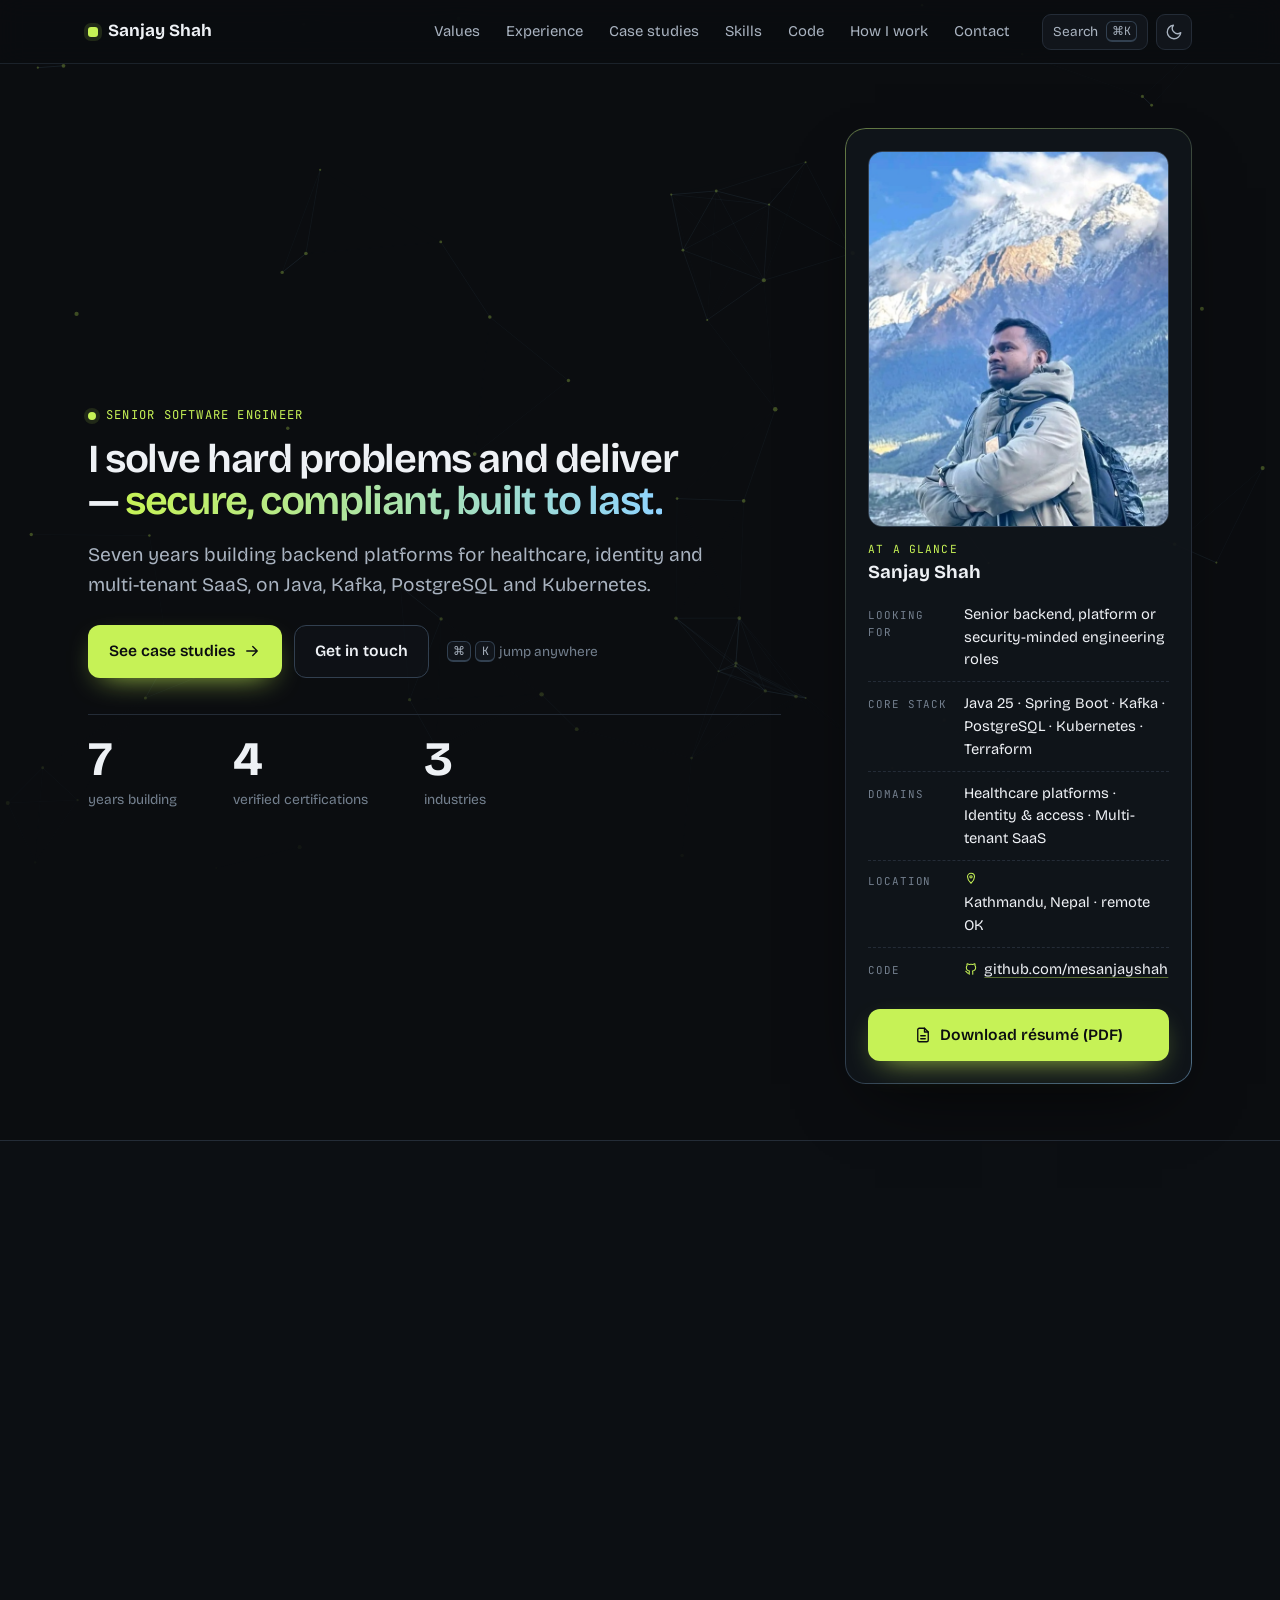
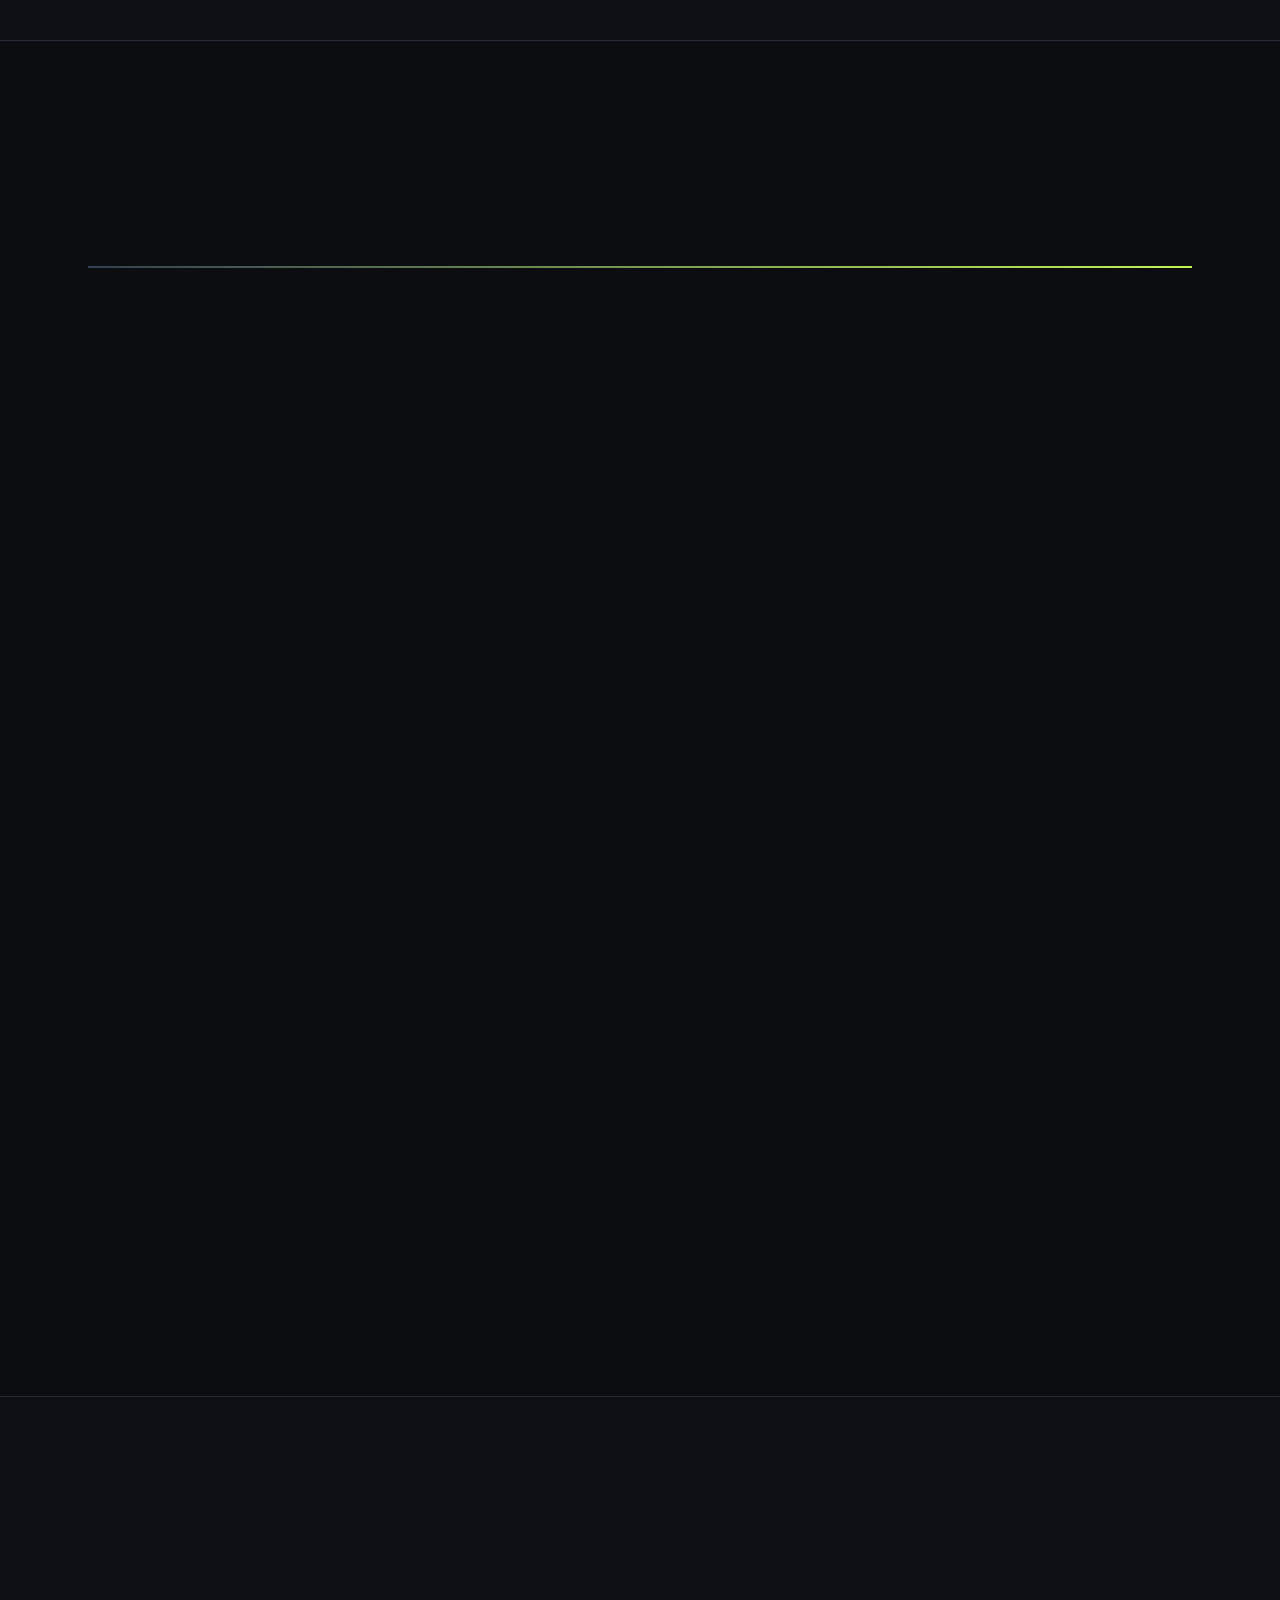
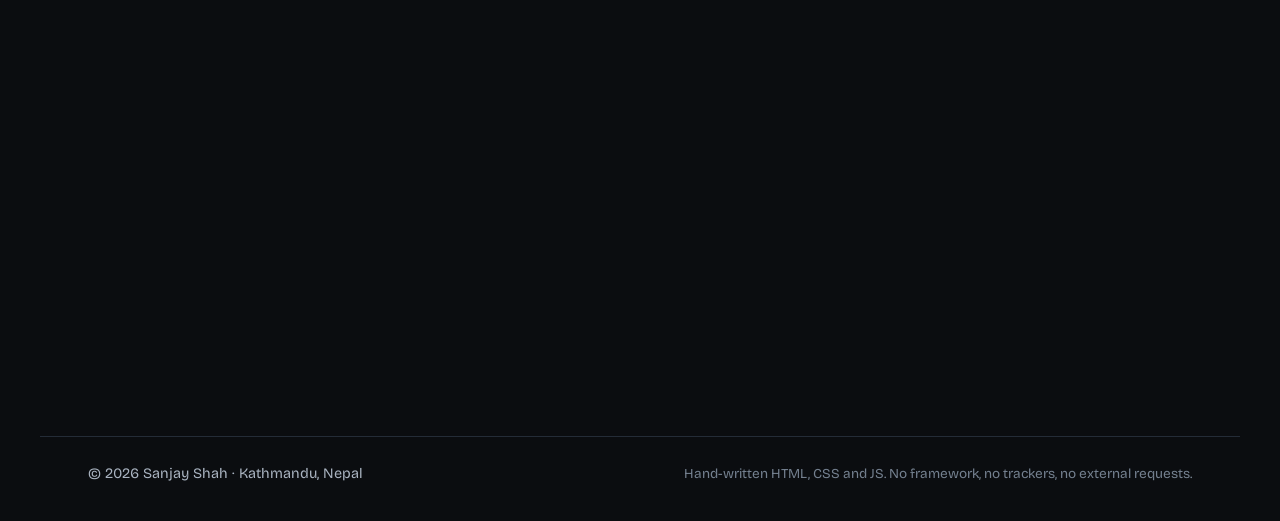
==== commit ffb1923d: "Large portrait in at-a-glance card; fix card text overflow" ====
--- a/index.html
+++ b/index.html
@@ -127,7 +127,7 @@
         </div>
         <aside class="glance" aria-labelledby="glance-title">
           <div class="glance-head">
-            <img class="avatar" src="assets/profile.jpeg" alt="Portrait of Sanjay Shah" width="72" height="72" fetchpriority="high" decoding="async">
+            <img class="glance-photo" src="assets/profile.jpeg" alt="Portrait of Sanjay Shah" width="800" height="800" fetchpriority="high" decoding="async">
             <div><p class="glance-kicker" id="glance-title">At a glance</p><p class="glance-name">Sanjay Shah</p></div>
           </div>
           <dl class="glance-list">
--- a/css/site.css
+++ b/css/site.css
@@ -94,7 +94,7 @@
 
 /* ---------- hero ---------- */
 .hero { max-width: var(--maxw); margin: 0 auto; padding: clamp(36px, 5.5vw, 64px) var(--gutter) clamp(36px, 5vw, 56px); }
-.hero-grid { display: grid; grid-template-columns: minmax(0, 1.6fr) minmax(300px, 0.6fr); gap: clamp(28px, 5vw, 72px); align-items: center; }
+.hero-grid { display: grid; grid-template-columns: minmax(0, 1.5fr) minmax(320px, 0.75fr); gap: clamp(28px, 5vw, 72px); align-items: center; }
 .hero h1 { font-size: clamp(2rem, 3.1vw, 2.6rem); font-weight: 640; letter-spacing: -0.035em; line-height: 1.04; margin: 0 0 18px; }
 .hero h1 em { font-style: normal; background: linear-gradient(90deg, var(--accent), var(--accent-2)); -webkit-background-clip: text; background-clip: text; -webkit-text-fill-color: transparent; }
 .lead { font-size: clamp(1.05rem, 1.5vw, 1.25rem); color: var(--fg-2); margin-bottom: 26px; max-width: 54ch; }
@@ -105,15 +105,15 @@
 .bignum span { display: block; font-size: 0.86rem; color: var(--fg-3); margin-top: 6px; }
 .glance { padding: 22px; border-radius: 20px; border: 1px solid var(--line); background: color-mix(in srgb, var(--bg-2) 92%, transparent); box-shadow: var(--shadow); position: relative; }
 .glance::before { content: ""; position: absolute; inset: -1px; border-radius: 21px; pointer-events: none; padding: 1px; background: linear-gradient(135deg, var(--accent-line), transparent 45%, transparent 60%, color-mix(in srgb, var(--accent-2) 40%, transparent)); -webkit-mask: linear-gradient(#000 0 0) content-box, linear-gradient(#000 0 0); mask: linear-gradient(#000 0 0) content-box, linear-gradient(#000 0 0); -webkit-mask-composite: xor; mask-composite: exclude; }
-.glance-head { display: flex; align-items: center; gap: 14px; margin-bottom: 16px; }
-.avatar { width: 64px; height: 64px; border-radius: 50%; object-fit: cover; border: 2px solid var(--line-2); }
+.glance-head { display: grid; gap: 14px; margin-bottom: 16px; }
+.glance-photo { width: 100%; height: auto; aspect-ratio: 4 / 5; object-fit: cover; object-position: 50% 30%; border-radius: 14px; border: 1px solid var(--line-2); }
 .glance-kicker { font-family: var(--font-mono); font-size: 0.7rem; letter-spacing: 0.1em; text-transform: uppercase; color: var(--accent); }
 .glance-name { font-weight: 700; font-size: 1.15rem; }
 .glance-list { display: grid; gap: 10px; margin-bottom: 18px; }
-.glance-list div { display: grid; grid-template-columns: 86px 1fr; gap: 10px; align-items: baseline; padding-bottom: 10px; border-bottom: 1px dashed var(--line); }
+.glance-list div { display: grid; grid-template-columns: 86px minmax(0, 1fr); gap: 10px; align-items: baseline; padding-bottom: 10px; border-bottom: 1px dashed var(--line); }
 .glance-list div:last-child { border-bottom: 0; }
 .glance-list dt { font-family: var(--font-mono); font-size: 0.68rem; letter-spacing: 0.08em; text-transform: uppercase; color: var(--fg-3); }
-.glance-list dd { font-size: 0.92rem; color: var(--fg); display: inline-flex; gap: 6px; align-items: baseline; flex-wrap: wrap; }
+.glance-list dd { min-width: 0; overflow-wrap: anywhere; font-size: 0.92rem; color: var(--fg); display: inline-flex; gap: 6px; align-items: baseline; flex-wrap: wrap; }
 .glance-list dd svg { color: var(--accent); align-self: center; }
 @media (max-width: 900px) { .hero-grid { grid-template-columns: 1fr; } .hint { display: none; } .hero h1 { max-width: none; } }
 
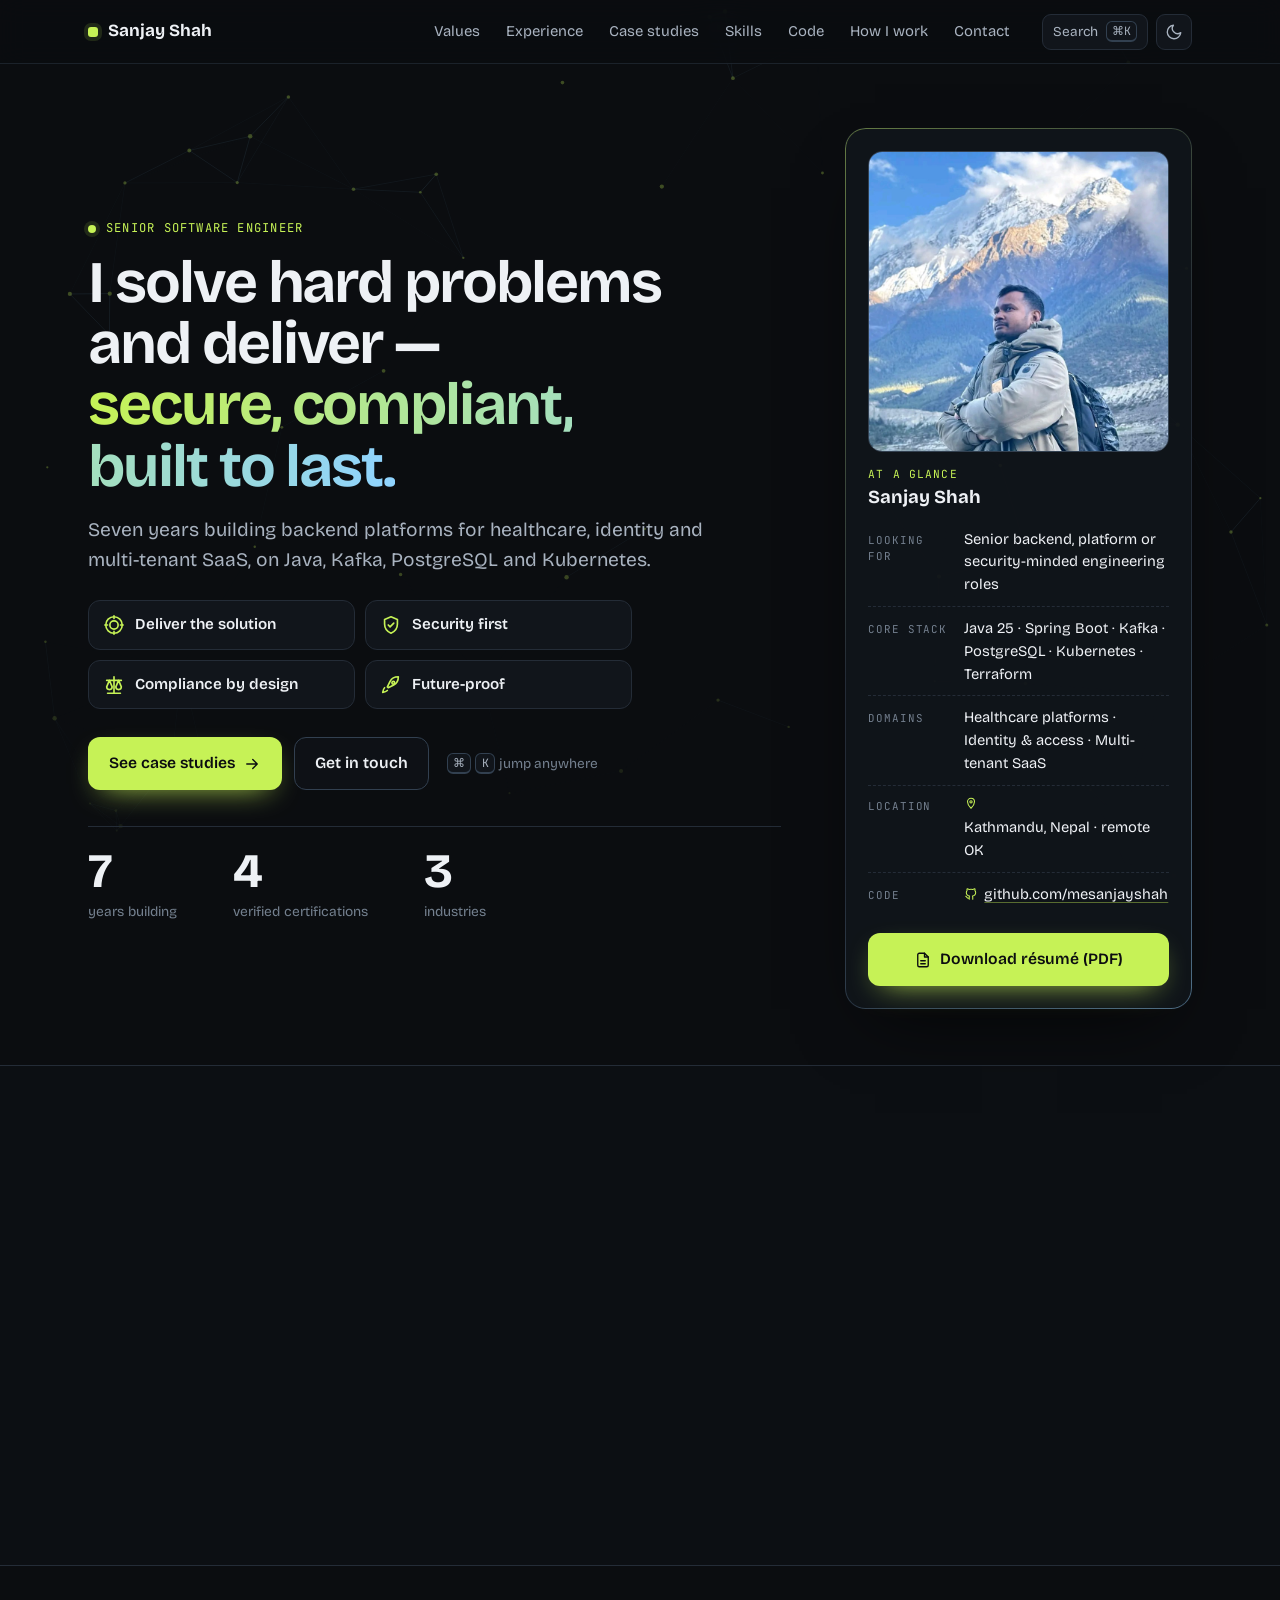
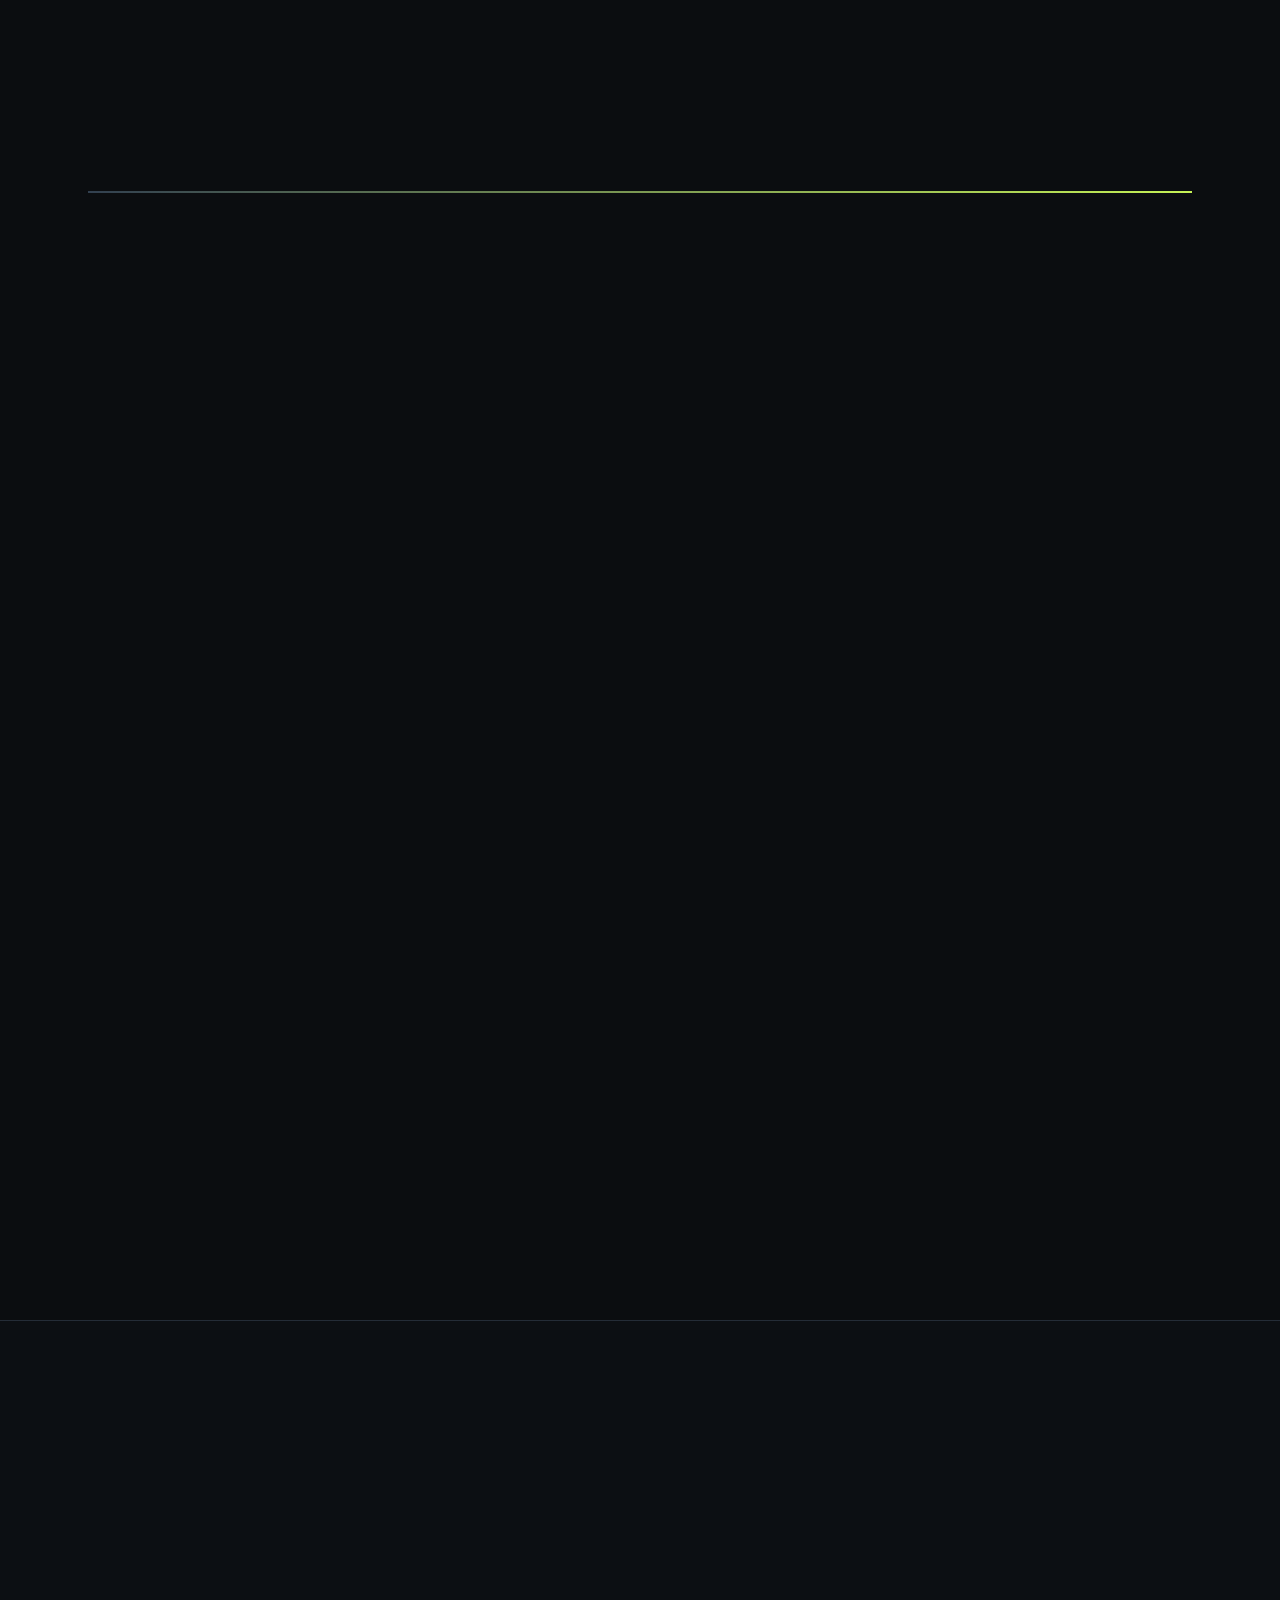
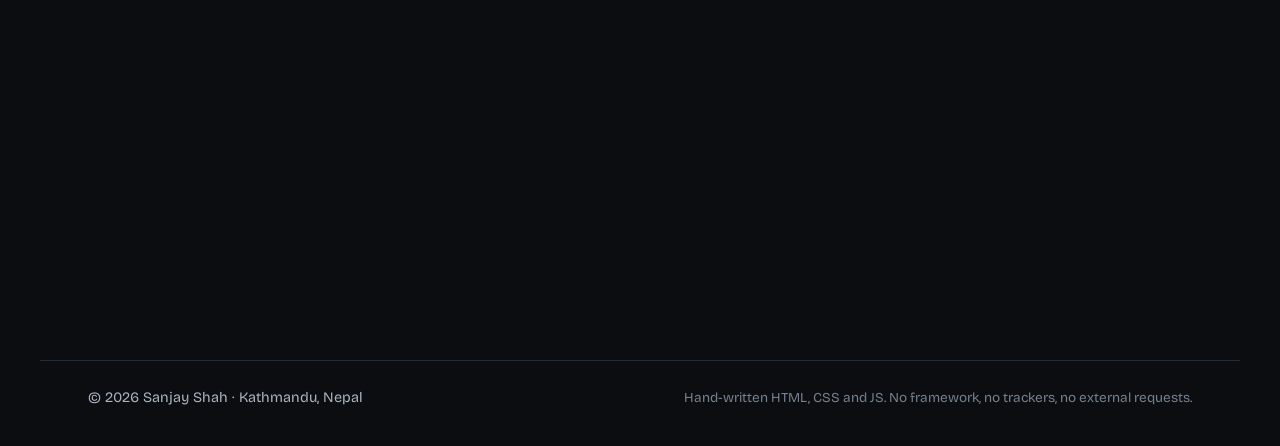
==== commit 653f0e56: "Hero: larger headline, values row, square portrait to balance columns" ====
--- a/index.html
+++ b/index.html
@@ -114,6 +114,12 @@
           <p class="eyebrow"><span class="dot" aria-hidden="true"></span>Senior Software Engineer</p>
           <h1 id="hero-title">I solve hard problems and deliver — <em>secure, compliant, built to last.</em></h1>
           <p class="lead">Seven years building backend platforms for healthcare, identity and multi-tenant SaaS, on Java, Kafka, PostgreSQL and Kubernetes.</p>
+          <ul class="hero-values" aria-label="Core values, in priority order">
+            <li><svg width="22" height="22" aria-hidden="true"><use href="#i-target"/></svg>Deliver the solution</li>
+            <li><svg width="22" height="22" aria-hidden="true"><use href="#i-shield"/></svg>Security first</li>
+            <li><svg width="22" height="22" aria-hidden="true"><use href="#i-scale"/></svg>Compliance by design</li>
+            <li><svg width="22" height="22" aria-hidden="true"><use href="#i-rocket"/></svg>Future-proof</li>
+          </ul>
           <div class="actions">
             <a class="btn btn-primary" href="#cases">See case studies <svg width="18" height="18" aria-hidden="true"><use href="#i-arrow"/></svg></a>
             <a class="btn btn-ghost" href="#contact">Get in touch</a>
--- a/css/site.css
+++ b/css/site.css
@@ -95,7 +95,10 @@
 /* ---------- hero ---------- */
 .hero { max-width: var(--maxw); margin: 0 auto; padding: clamp(36px, 5.5vw, 64px) var(--gutter) clamp(36px, 5vw, 56px); }
 .hero-grid { display: grid; grid-template-columns: minmax(0, 1.5fr) minmax(320px, 0.75fr); gap: clamp(28px, 5vw, 72px); align-items: center; }
-.hero h1 { font-size: clamp(2rem, 3.1vw, 2.6rem); font-weight: 640; letter-spacing: -0.035em; line-height: 1.04; margin: 0 0 18px; }
+.hero-values { list-style: none; display: grid; grid-template-columns: repeat(2, minmax(0, 1fr)); gap: 10px; max-width: 34rem; margin: 0 0 28px; }
+.hero-values li { display: flex; align-items: center; gap: 10px; padding: 12px 14px; border: 1px solid var(--line); border-radius: 12px; background: var(--bg-2); font-weight: 600; font-size: 0.95rem; }
+.hero-values svg { flex: none; color: var(--accent); }
+.hero h1 { font-size: clamp(2.3rem, 4.6vw, 4.1rem); font-weight: 680; max-width: 15ch; letter-spacing: -0.035em; line-height: 1.04; margin: 0 0 18px; }
 .hero h1 em { font-style: normal; background: linear-gradient(90deg, var(--accent), var(--accent-2)); -webkit-background-clip: text; background-clip: text; -webkit-text-fill-color: transparent; }
 .lead { font-size: clamp(1.05rem, 1.5vw, 1.25rem); color: var(--fg-2); margin-bottom: 26px; max-width: 54ch; }
 .actions { display: flex; flex-wrap: wrap; align-items: center; gap: 12px; }
@@ -106,7 +109,7 @@
 .glance { padding: 22px; border-radius: 20px; border: 1px solid var(--line); background: color-mix(in srgb, var(--bg-2) 92%, transparent); box-shadow: var(--shadow); position: relative; }
 .glance::before { content: ""; position: absolute; inset: -1px; border-radius: 21px; pointer-events: none; padding: 1px; background: linear-gradient(135deg, var(--accent-line), transparent 45%, transparent 60%, color-mix(in srgb, var(--accent-2) 40%, transparent)); -webkit-mask: linear-gradient(#000 0 0) content-box, linear-gradient(#000 0 0); mask: linear-gradient(#000 0 0) content-box, linear-gradient(#000 0 0); -webkit-mask-composite: xor; mask-composite: exclude; }
 .glance-head { display: grid; gap: 14px; margin-bottom: 16px; }
-.glance-photo { width: 100%; height: auto; aspect-ratio: 4 / 5; object-fit: cover; object-position: 50% 30%; border-radius: 14px; border: 1px solid var(--line-2); }
+.glance-photo { width: 100%; height: auto; aspect-ratio: 1 / 1; object-fit: cover; object-position: 50% 35%; border-radius: 14px; border: 1px solid var(--line-2); }
 .glance-kicker { font-family: var(--font-mono); font-size: 0.7rem; letter-spacing: 0.1em; text-transform: uppercase; color: var(--accent); }
 .glance-name { font-weight: 700; font-size: 1.15rem; }
 .glance-list { display: grid; gap: 10px; margin-bottom: 18px; }
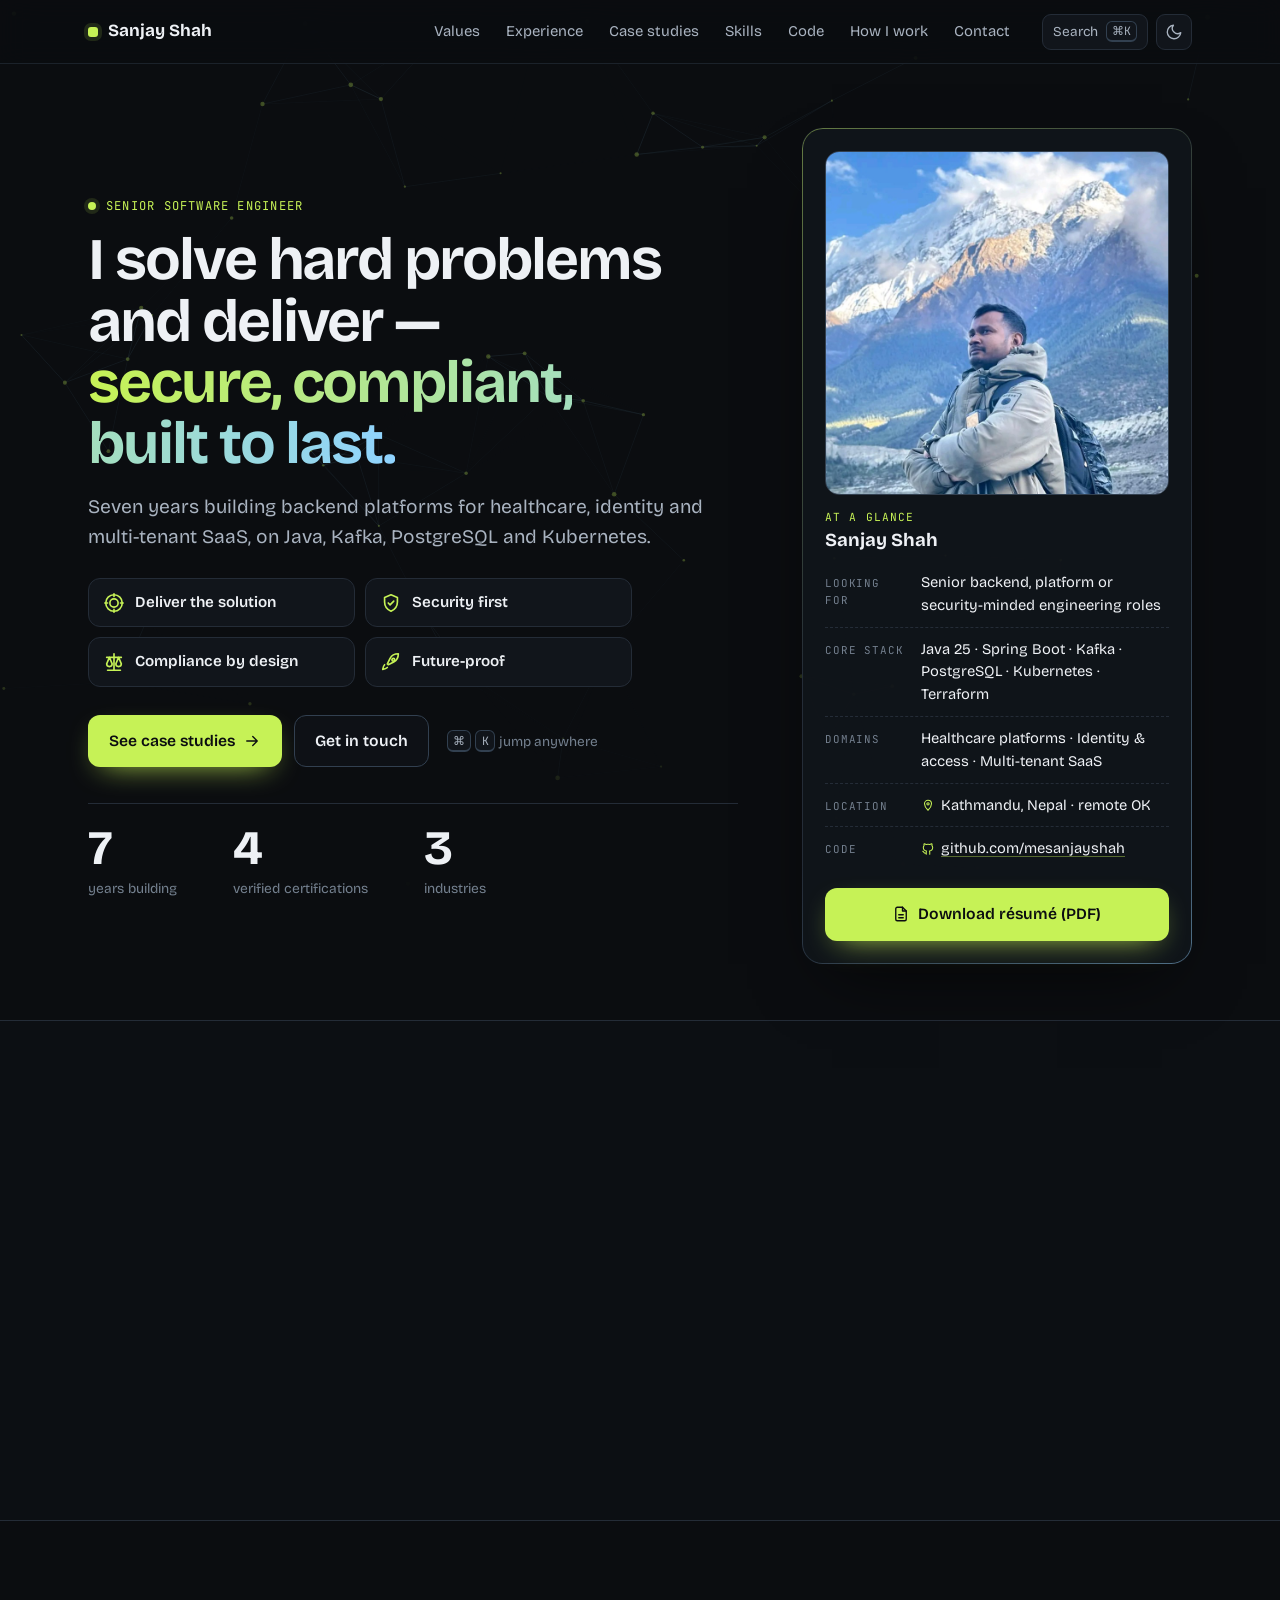
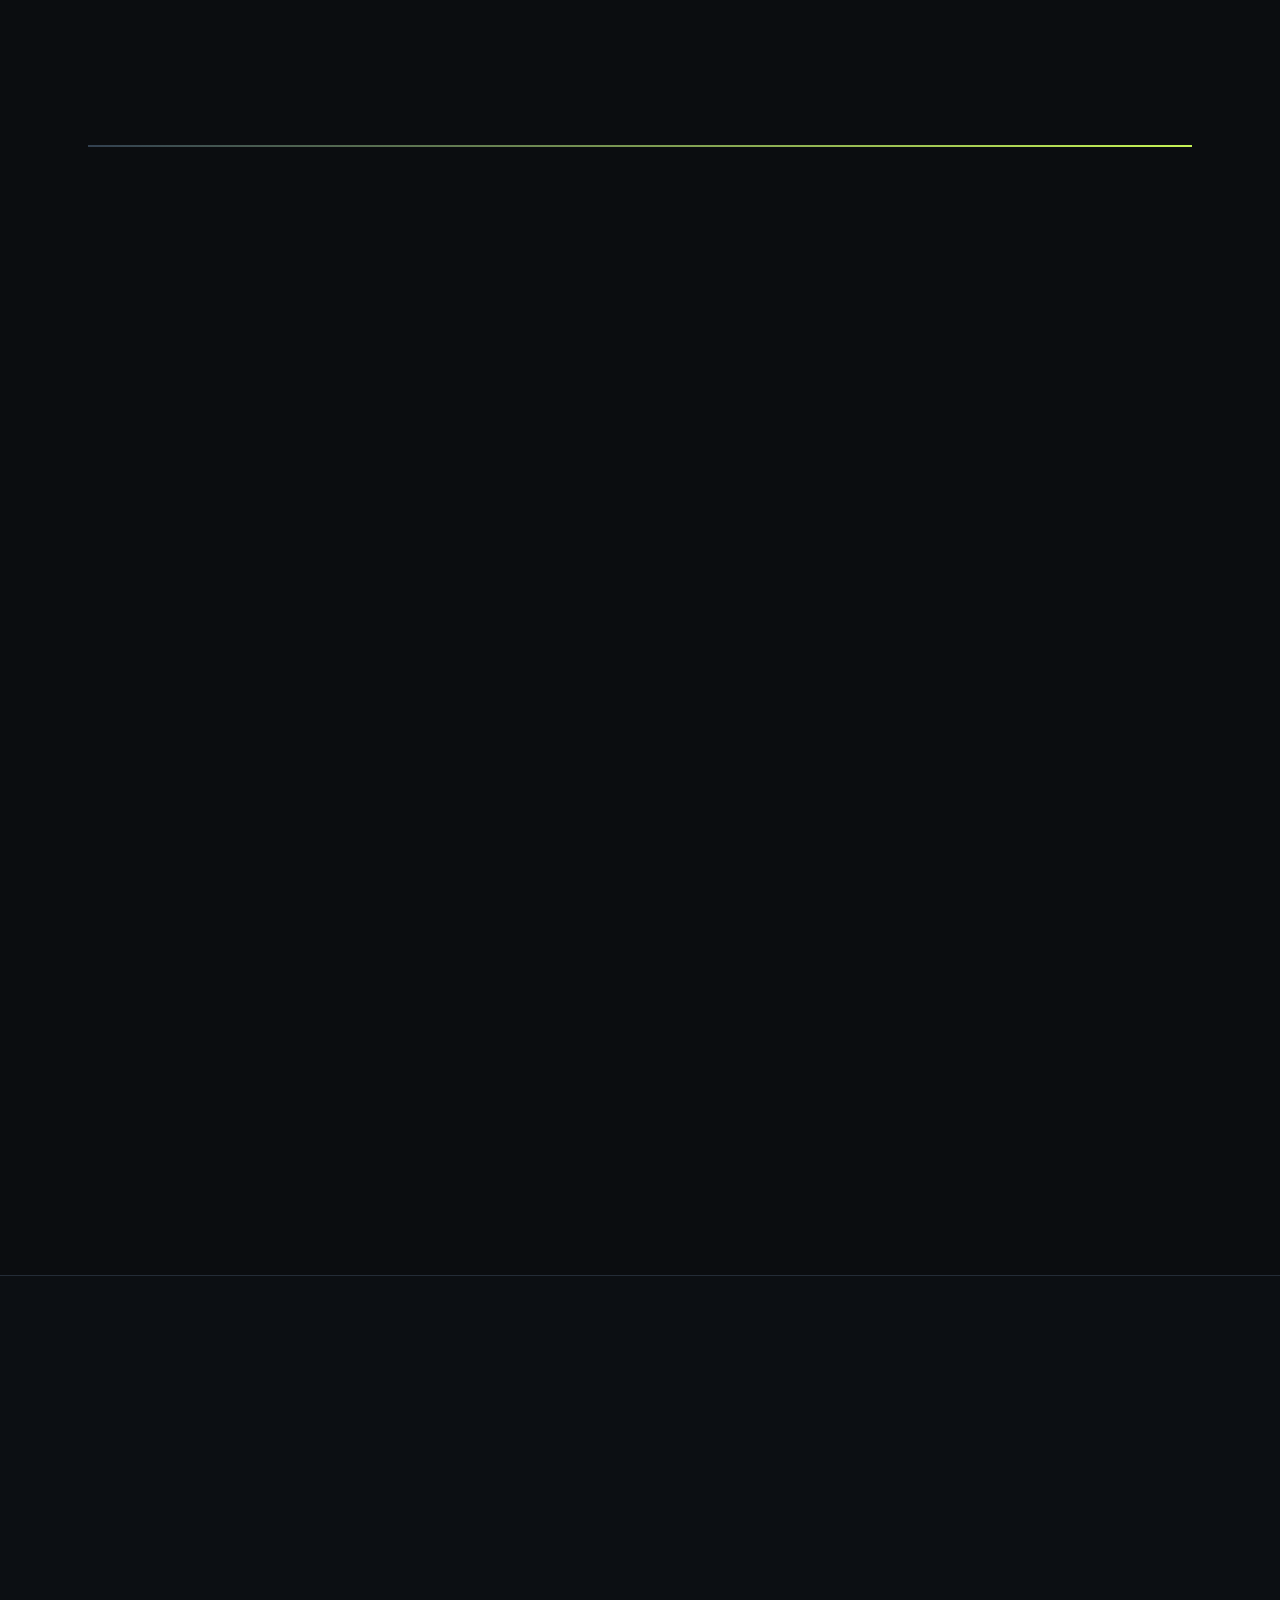
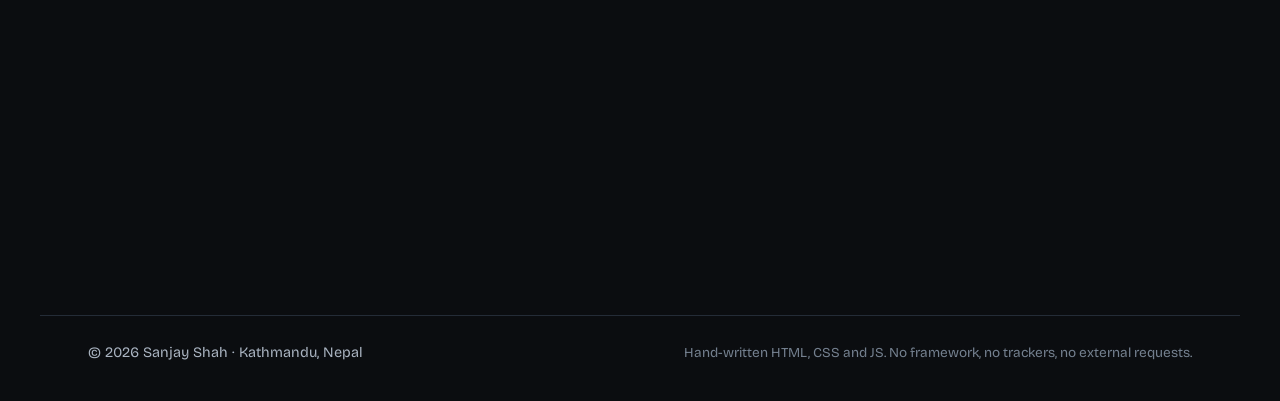
==== commit d55f81d0: "Cache-bust CSS/JS/portrait with content-hash query" ====
--- a/index.html
+++ b/index.html
@@ -45,9 +45,9 @@
   }
   </script>
 
-  <link rel="stylesheet" href="css/site.css">
-  <script src="js/theme.js"></script>
-  <script src="js/main.js" defer></script>
+  <link rel="stylesheet" href="css/site.css?v=04a57064">
+  <script src="js/theme.js?v=74b47c71"></script>
+  <script src="js/main.js?v=38de459e" defer></script>
 </head>
 <body>
   <svg class="sprite" aria-hidden="true" focusable="false">
@@ -133,7 +133,7 @@
         </div>
         <aside class="glance" aria-labelledby="glance-title">
           <div class="glance-head">
-            <img class="glance-photo" src="assets/profile.jpeg" alt="Portrait of Sanjay Shah" width="800" height="800" fetchpriority="high" decoding="async">
+            <img class="glance-photo" src="assets/profile.jpeg?v=3e2a0cb6" alt="Portrait of Sanjay Shah" width="800" height="800" fetchpriority="high" decoding="async">
             <div><p class="glance-kicker" id="glance-title">At a glance</p><p class="glance-name">Sanjay Shah</p></div>
           </div>
           <dl class="glance-list">
--- a/css/site.css
+++ b/css/site.css
@@ -94,7 +94,7 @@
 
 /* ---------- hero ---------- */
 .hero { max-width: var(--maxw); margin: 0 auto; padding: clamp(36px, 5.5vw, 64px) var(--gutter) clamp(36px, 5vw, 56px); }
-.hero-grid { display: grid; grid-template-columns: minmax(0, 1.5fr) minmax(320px, 0.75fr); gap: clamp(28px, 5vw, 72px); align-items: center; }
+.hero-grid { display: grid; grid-template-columns: minmax(0, 1.5fr) minmax(360px, 0.9fr); gap: clamp(28px, 5vw, 72px); align-items: center; }
 .hero-values { list-style: none; display: grid; grid-template-columns: repeat(2, minmax(0, 1fr)); gap: 10px; max-width: 34rem; margin: 0 0 28px; }
 .hero-values li { display: flex; align-items: center; gap: 10px; padding: 12px 14px; border: 1px solid var(--line); border-radius: 12px; background: var(--bg-2); font-weight: 600; font-size: 0.95rem; }
 .hero-values svg { flex: none; color: var(--accent); }
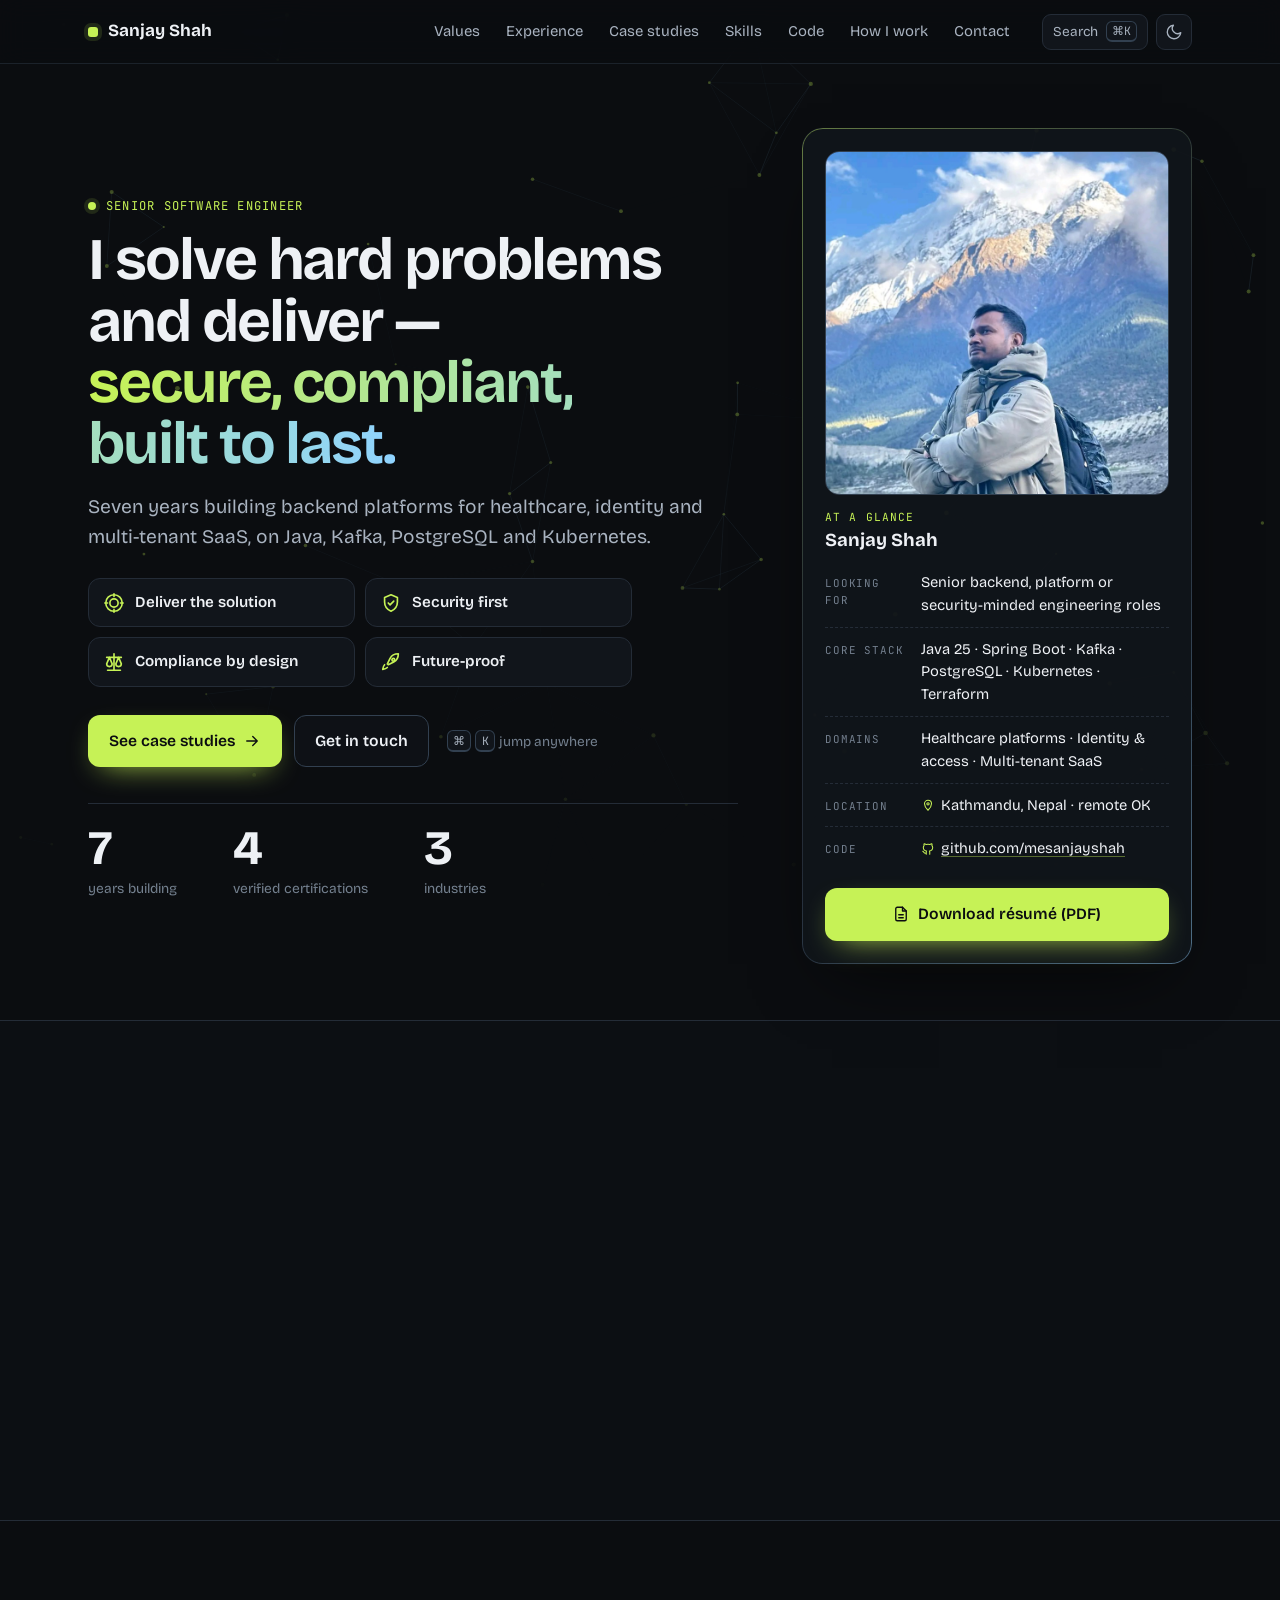
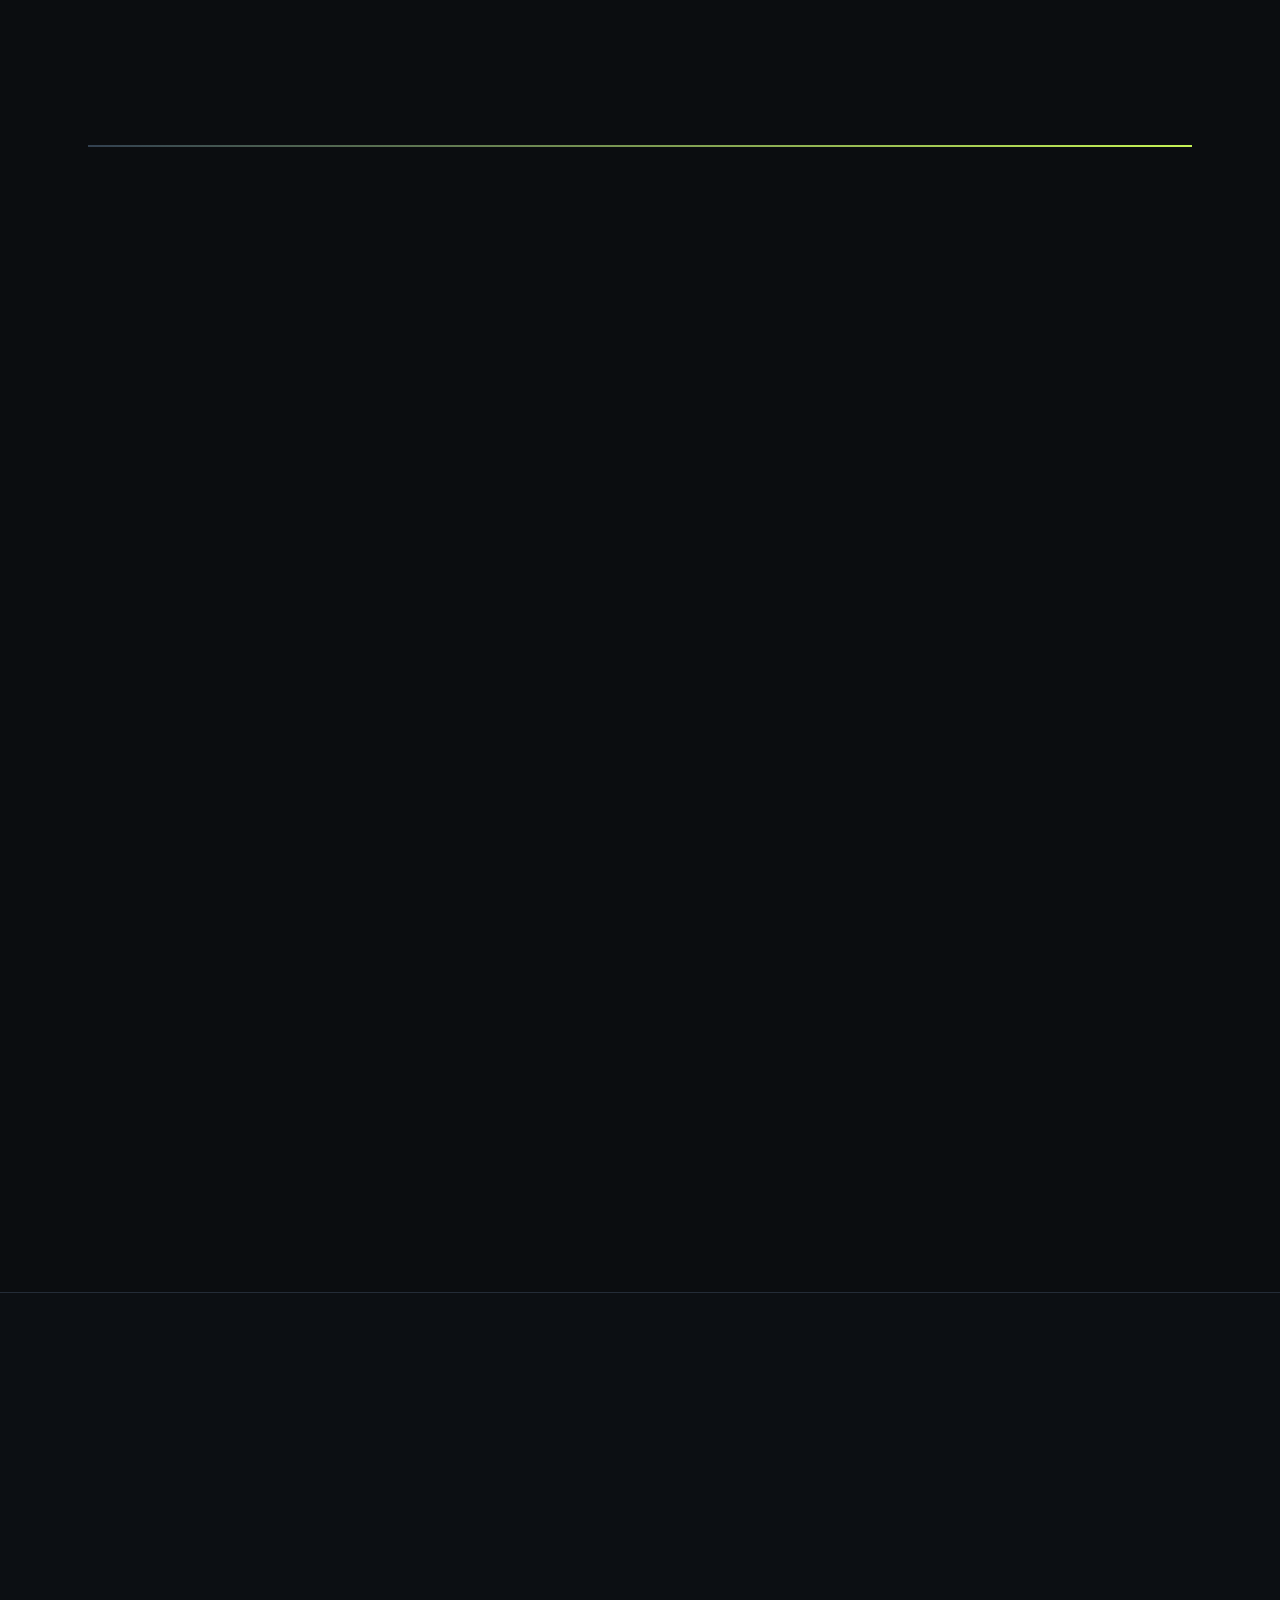
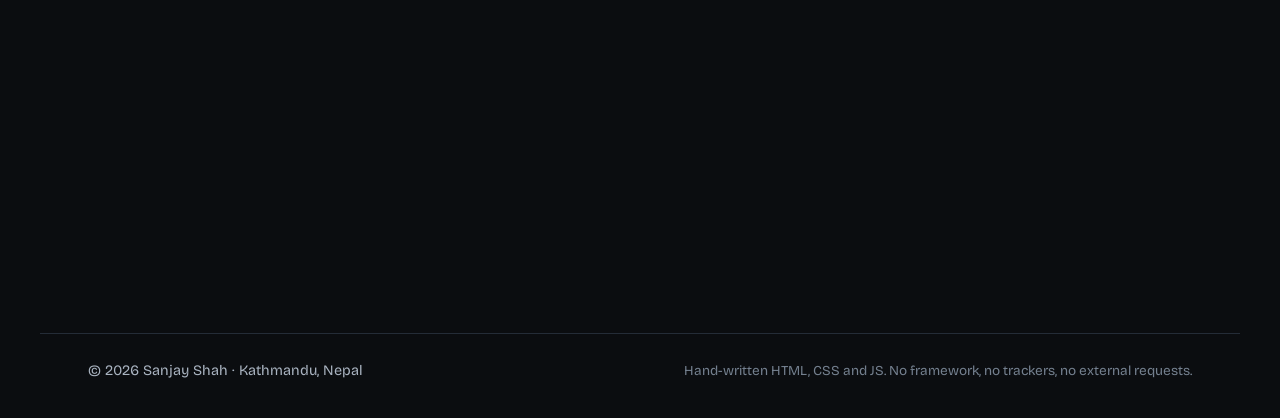
==== commit 7b750feb: "Mobile: 44px tap target on Details, larger small labels" ====
--- a/index.html
+++ b/index.html
@@ -45,7 +45,7 @@
   }
   </script>
 
-  <link rel="stylesheet" href="css/site.css?v=04a57064">
+  <link rel="stylesheet" href="css/site.css?v=50318c72">
   <script src="js/theme.js?v=74b47c71"></script>
   <script src="js/main.js?v=38de459e" defer></script>
 </head>
--- a/css/site.css
+++ b/css/site.css
@@ -153,7 +153,7 @@
 .points li { position: relative; padding-left: 18px; color: var(--fg-2); font-size: 0.9rem; line-height: 1.5; }
 .points li::before { content: ""; position: absolute; left: 0; top: 0.65em; width: 9px; height: 2px; background: var(--accent-2); }
 .more { margin-top: auto; padding-top: 6px; }
-.more summary { cursor: pointer; font-family: var(--font-mono); font-size: 0.76rem; color: var(--accent); letter-spacing: 0.06em; text-transform: uppercase; list-style: none; display: inline-flex; align-items: center; gap: 6px; }
+.more summary { cursor: pointer; font-family: var(--font-mono); font-size: 0.76rem; color: var(--accent); letter-spacing: 0.06em; text-transform: uppercase; list-style: none; display: inline-flex; align-items: center; gap: 6px; min-height: 44px; }
 .more summary::-webkit-details-marker { display: none; }
 .more summary::after { content: "+"; font-size: 1rem; }
 .more[open] summary::after { content: "−"; }
@@ -369,3 +369,4 @@
   .cs-dup { opacity: 0.3; }
   .cs-no { opacity: 1; }
 }
+@media (max-width: 560px) { .glance-list dt, .lbl { font-size: 0.75rem; } }
